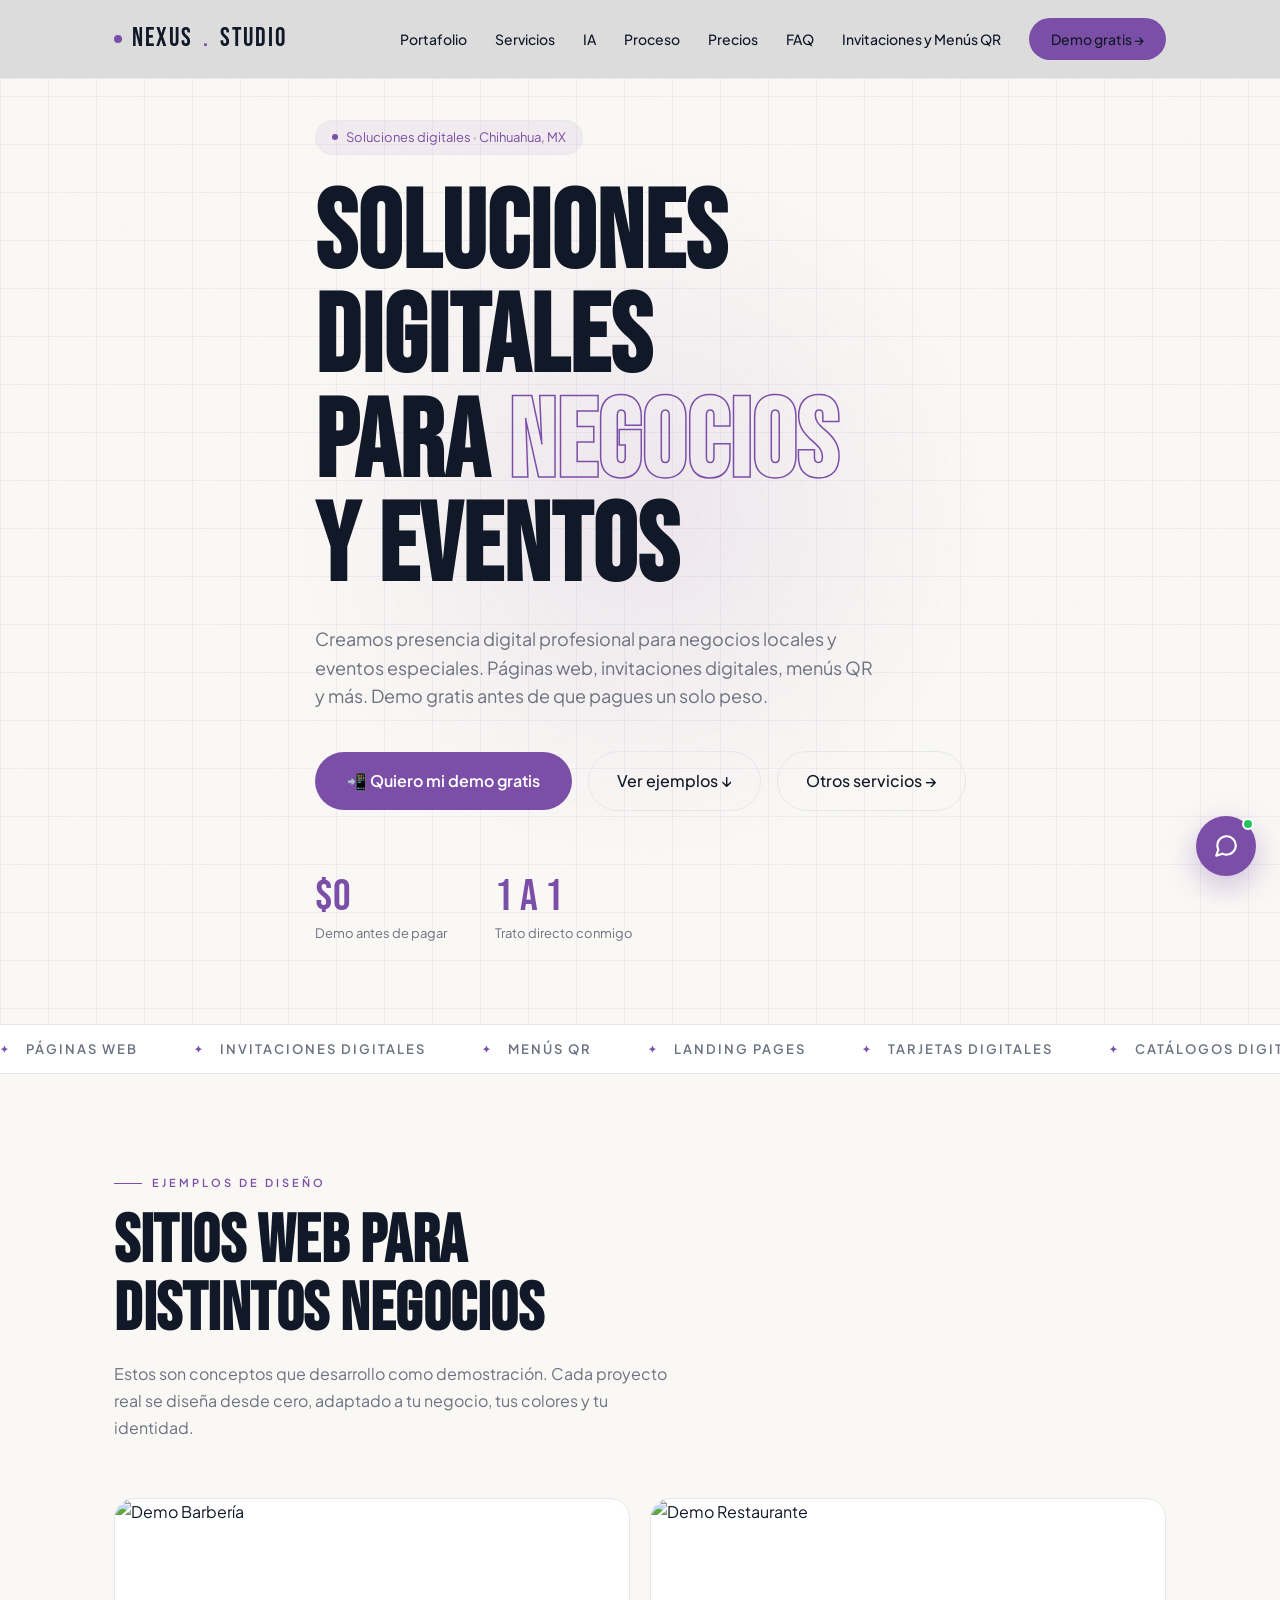
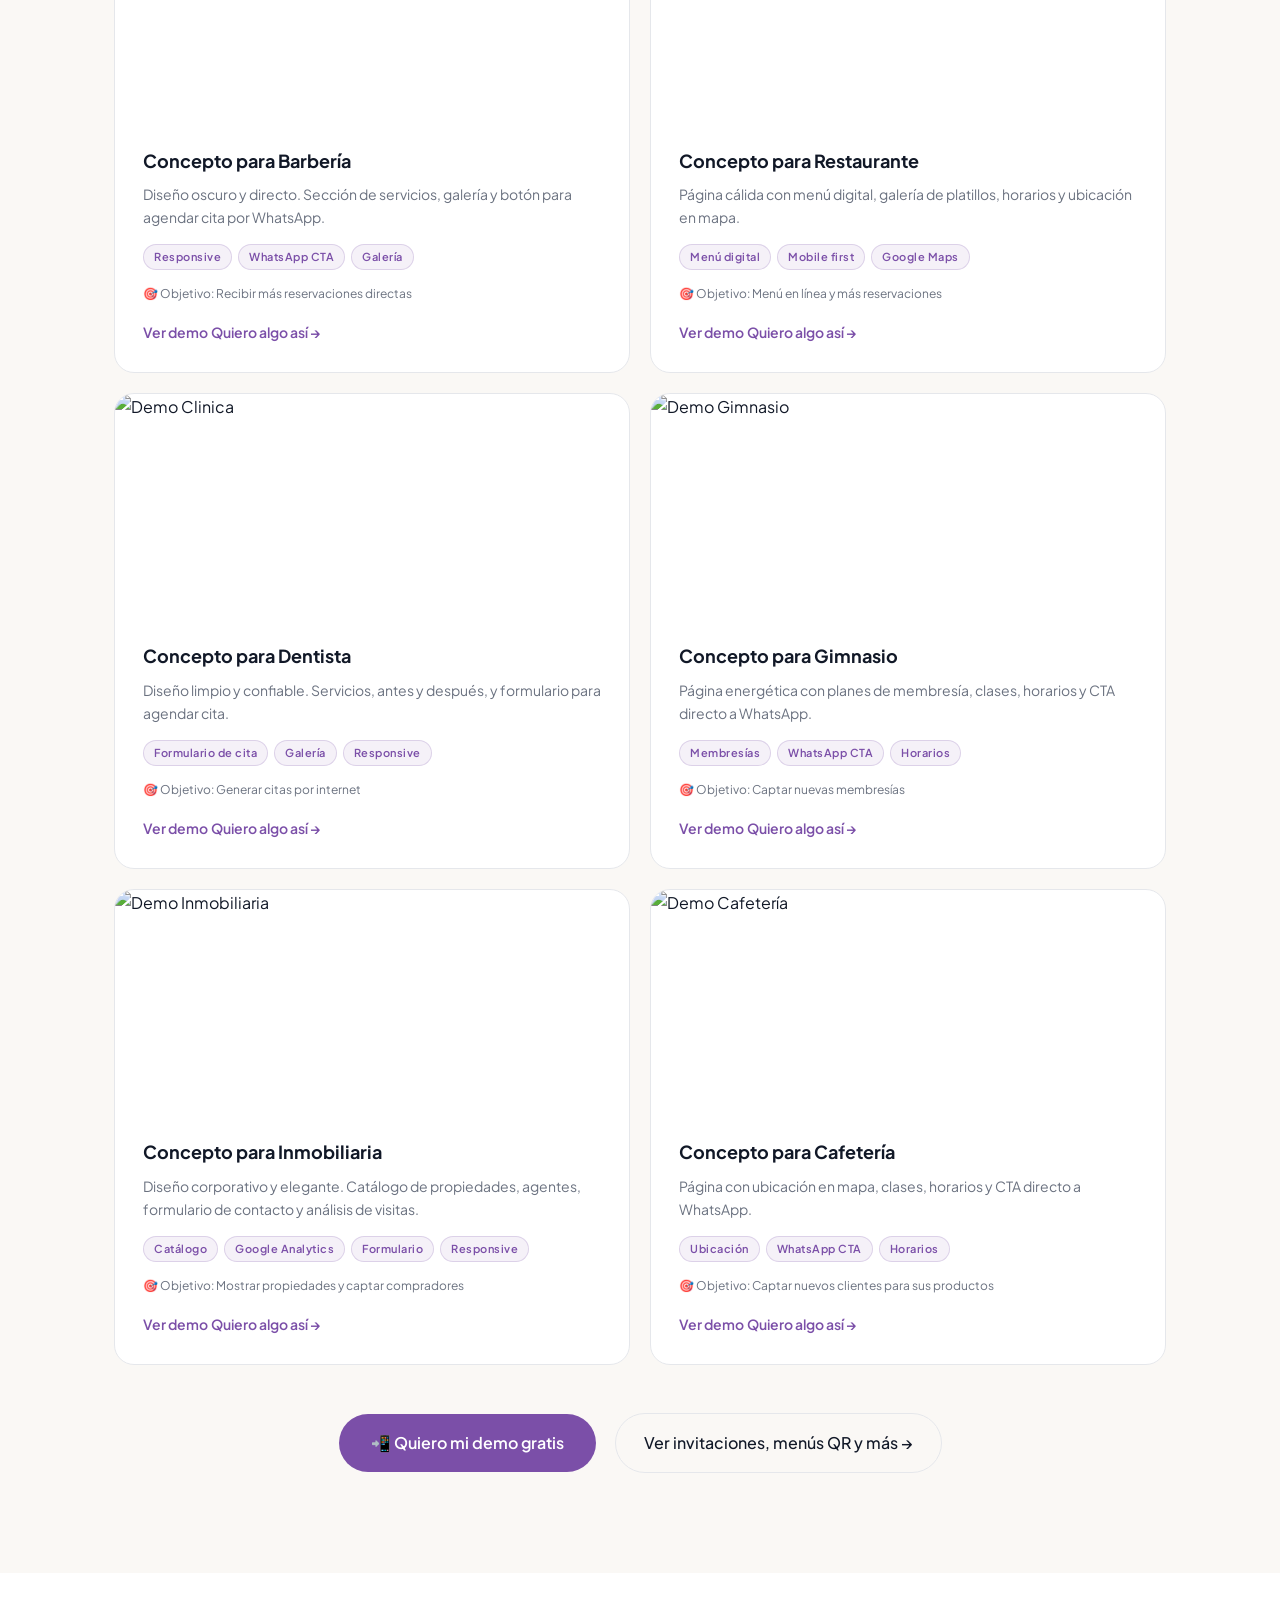
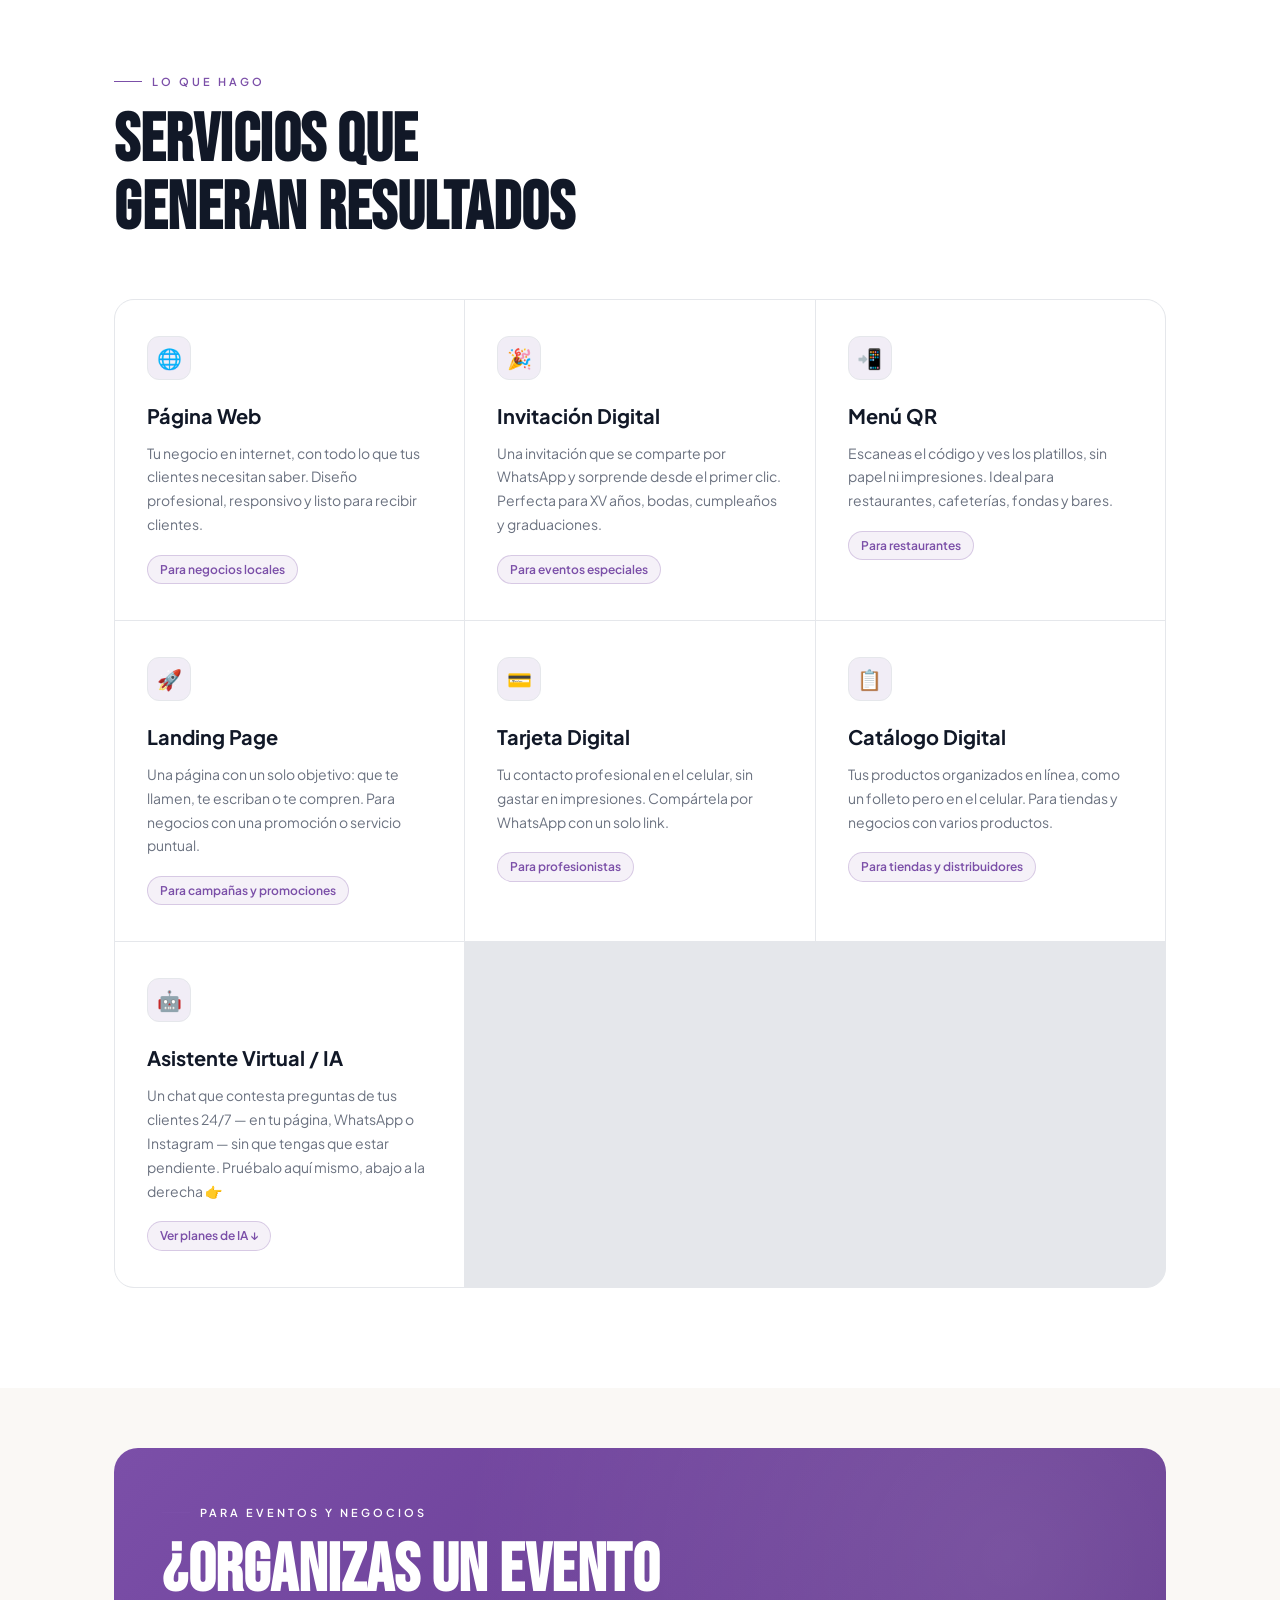
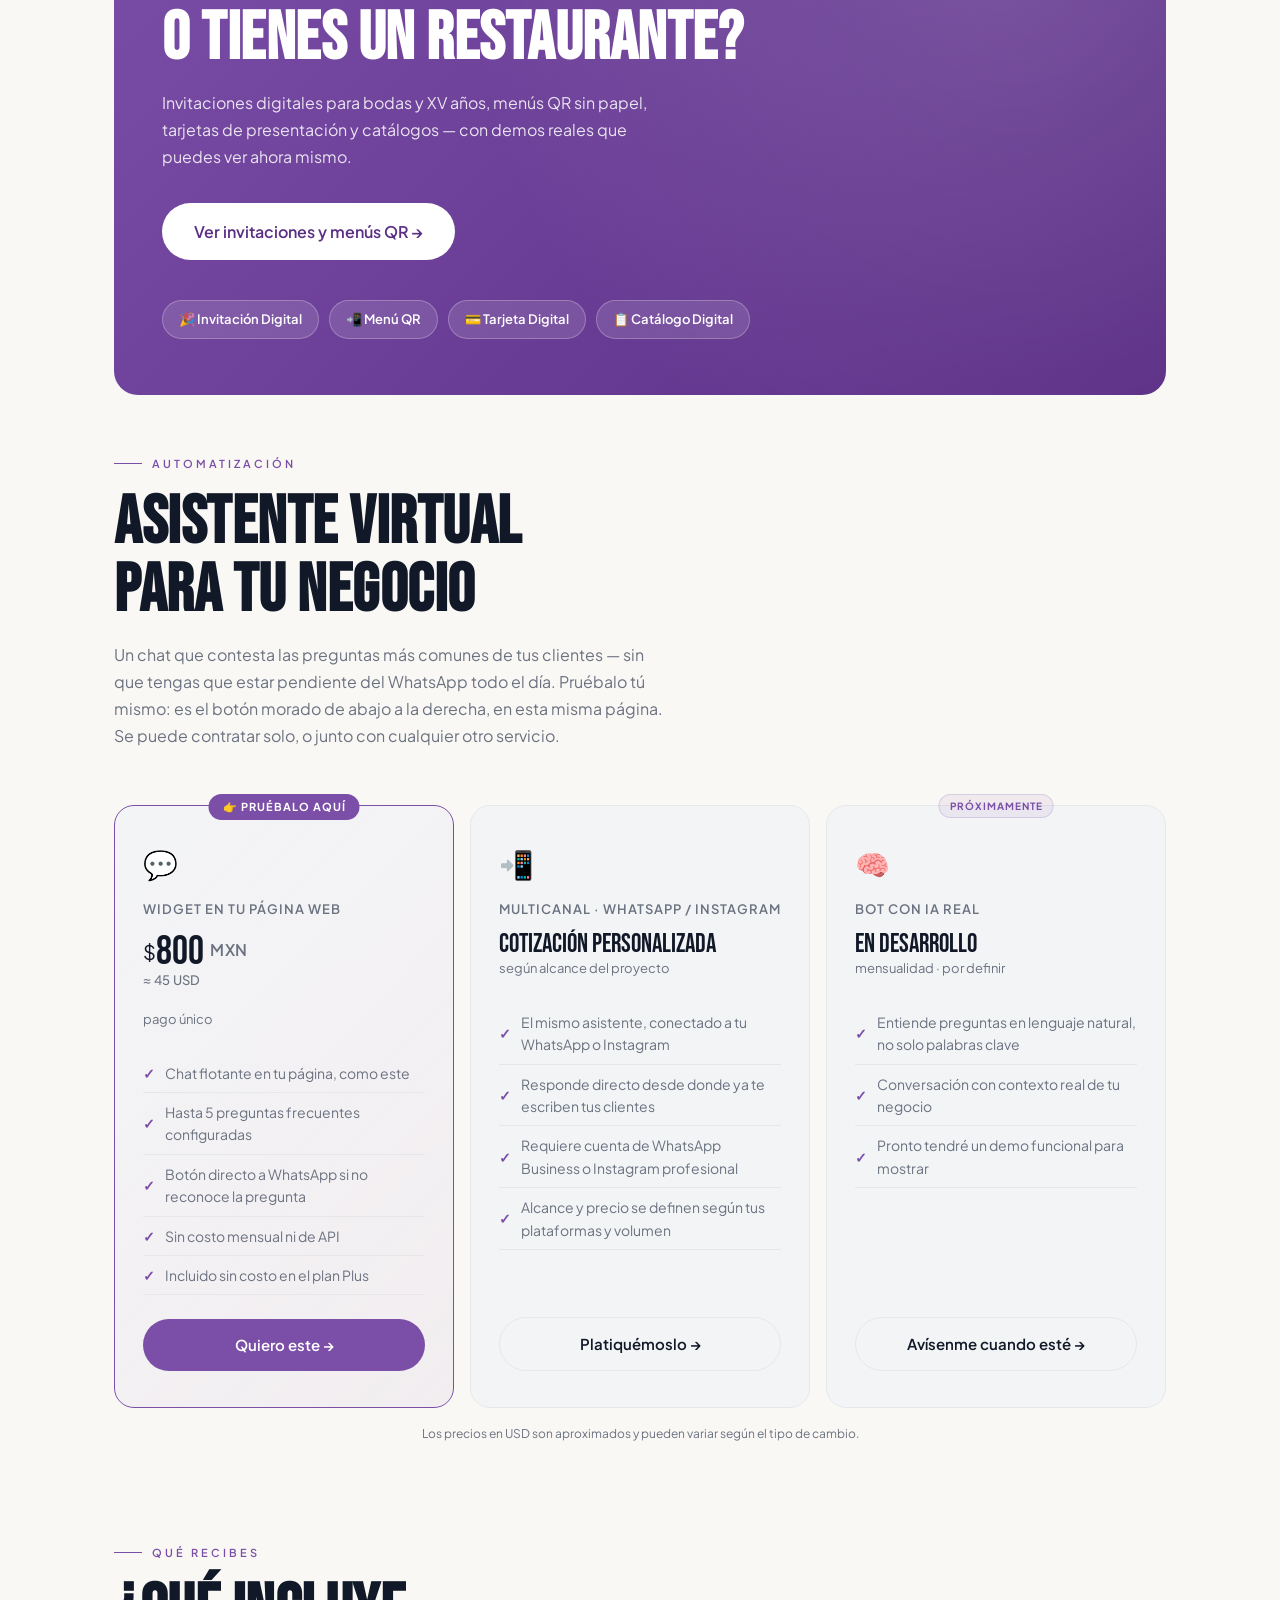
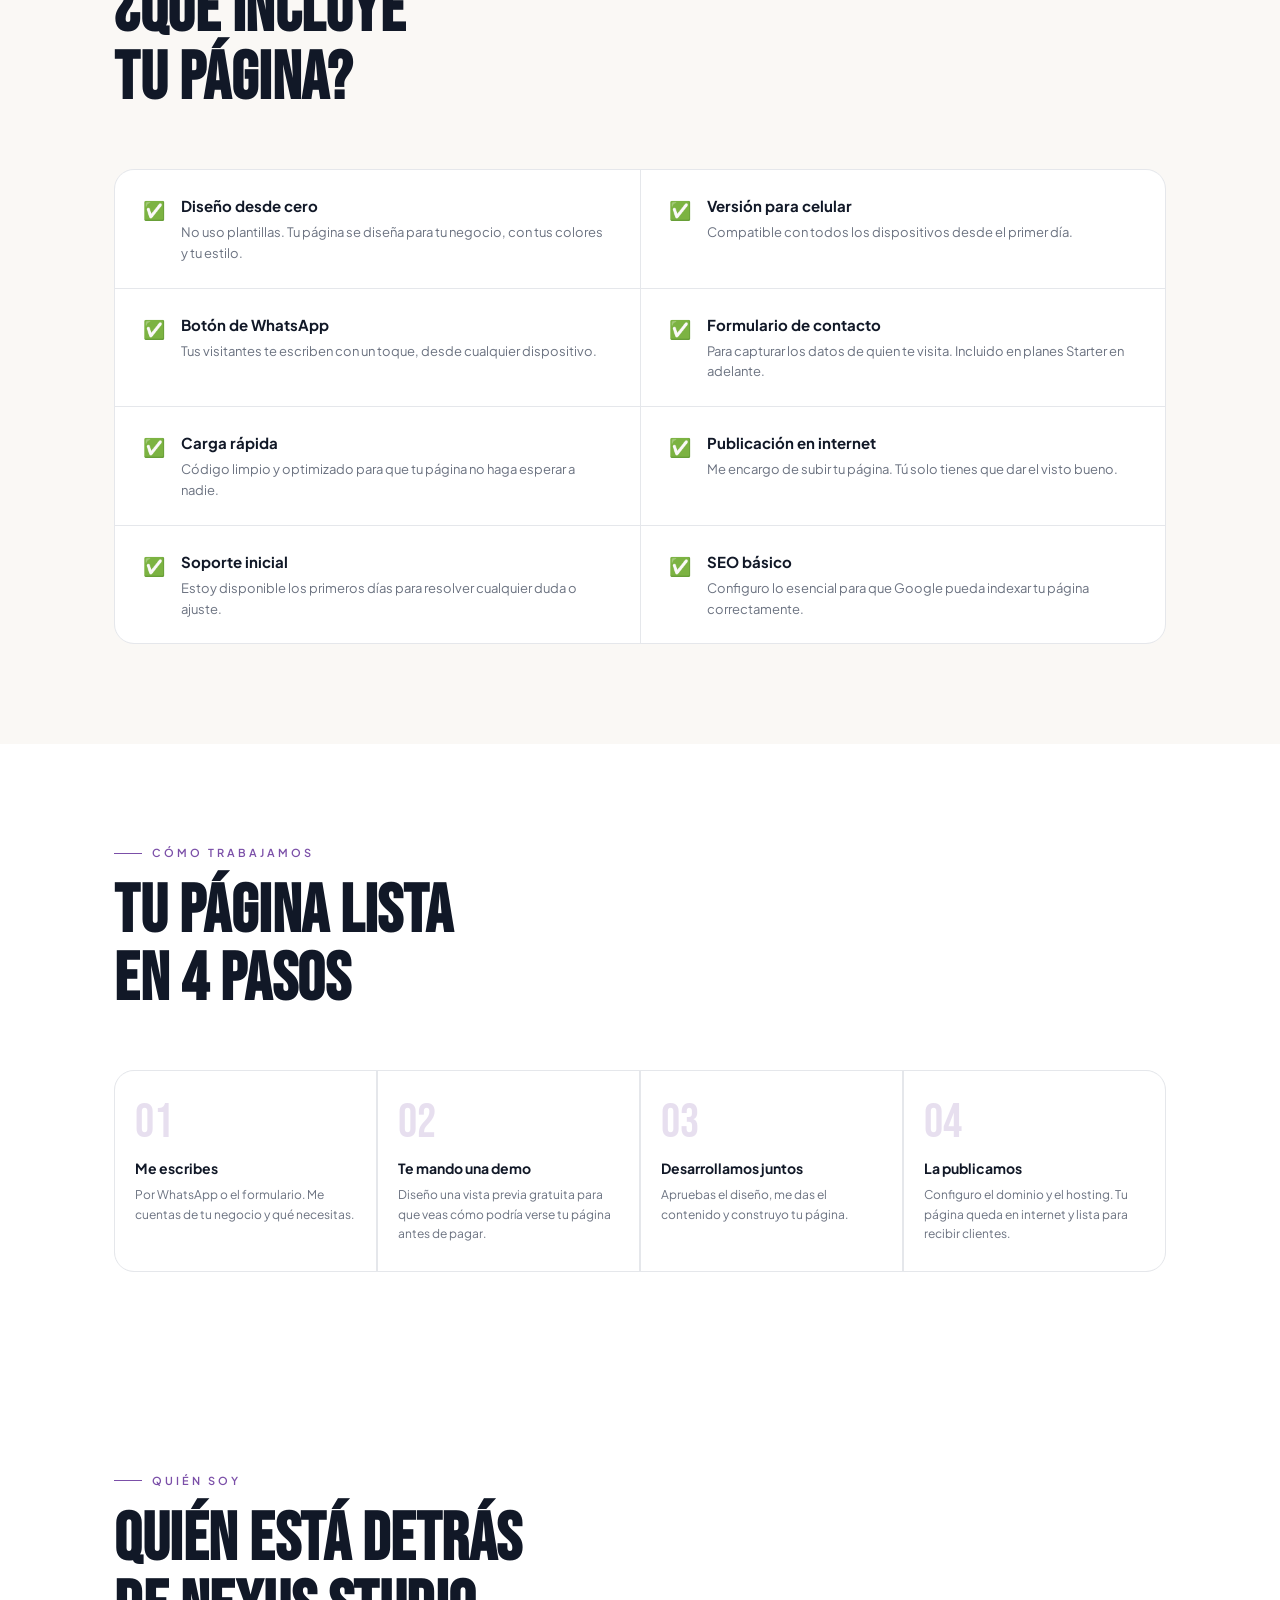
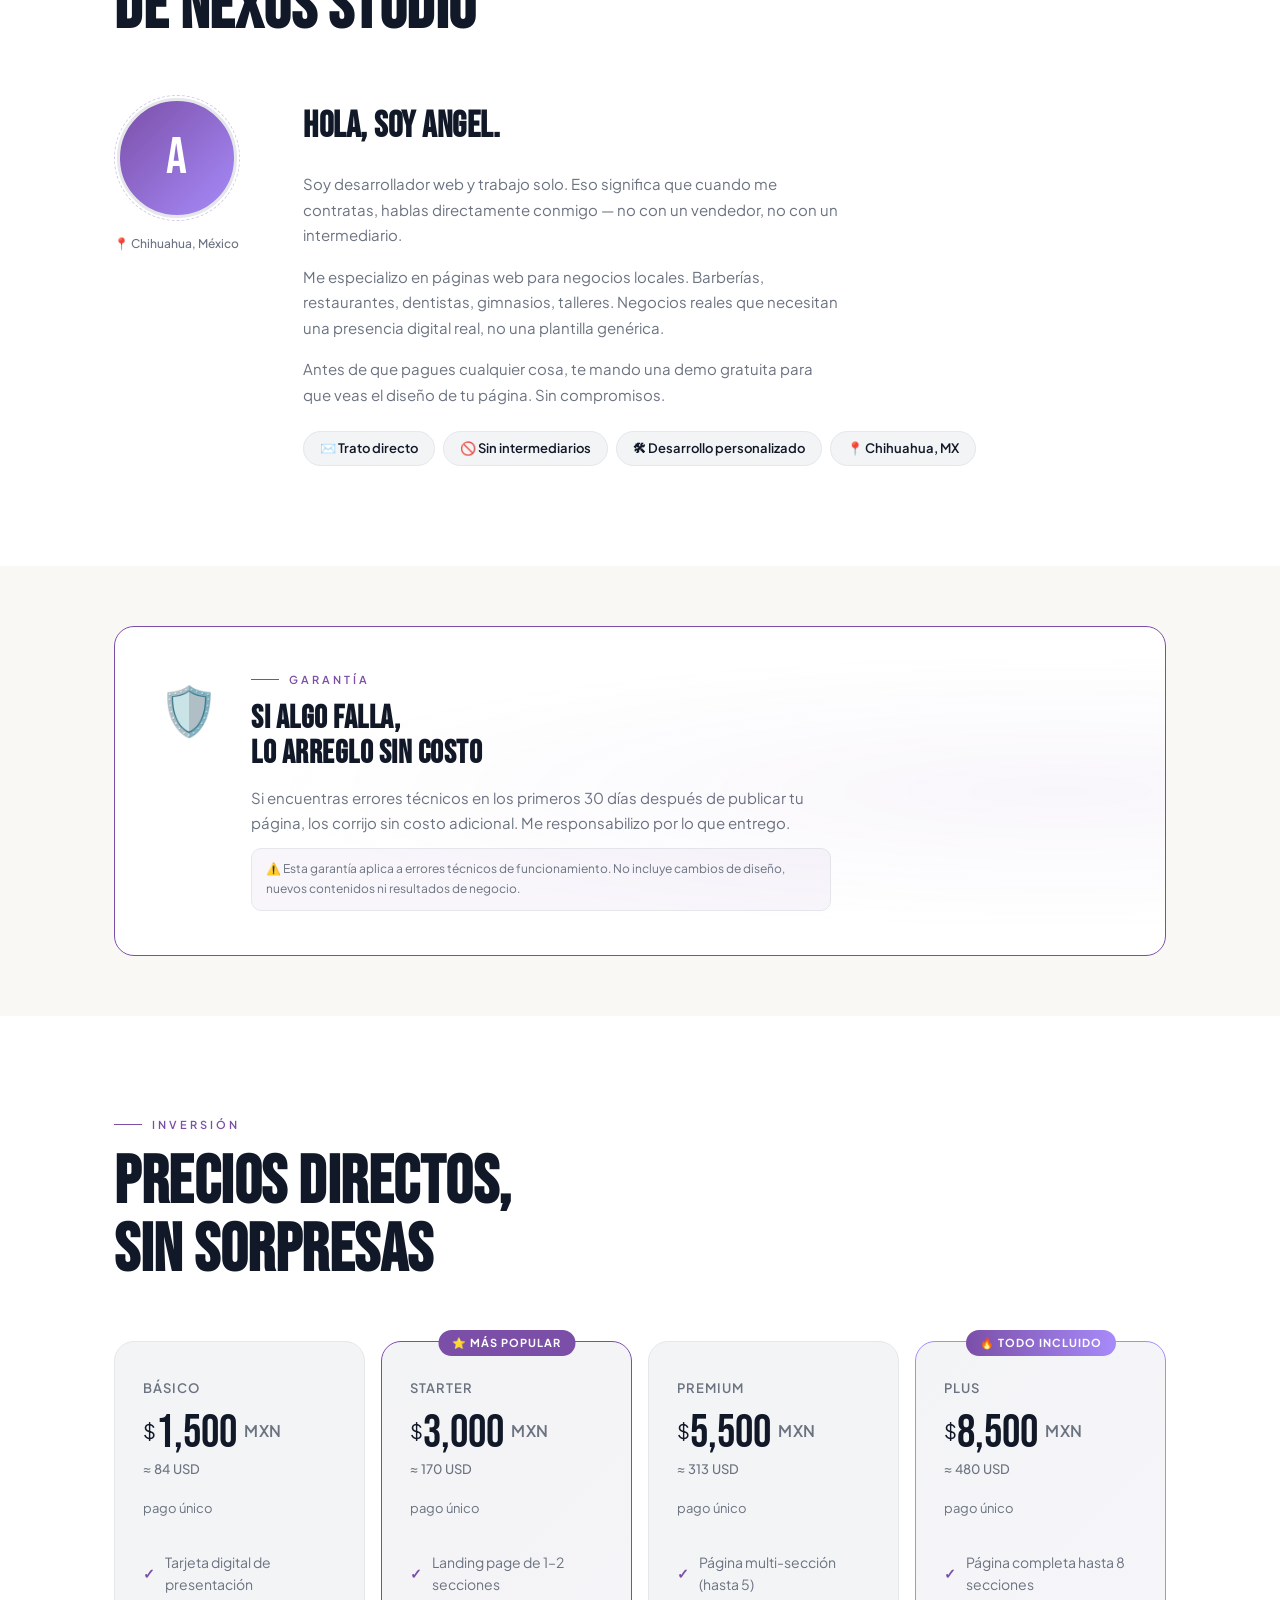
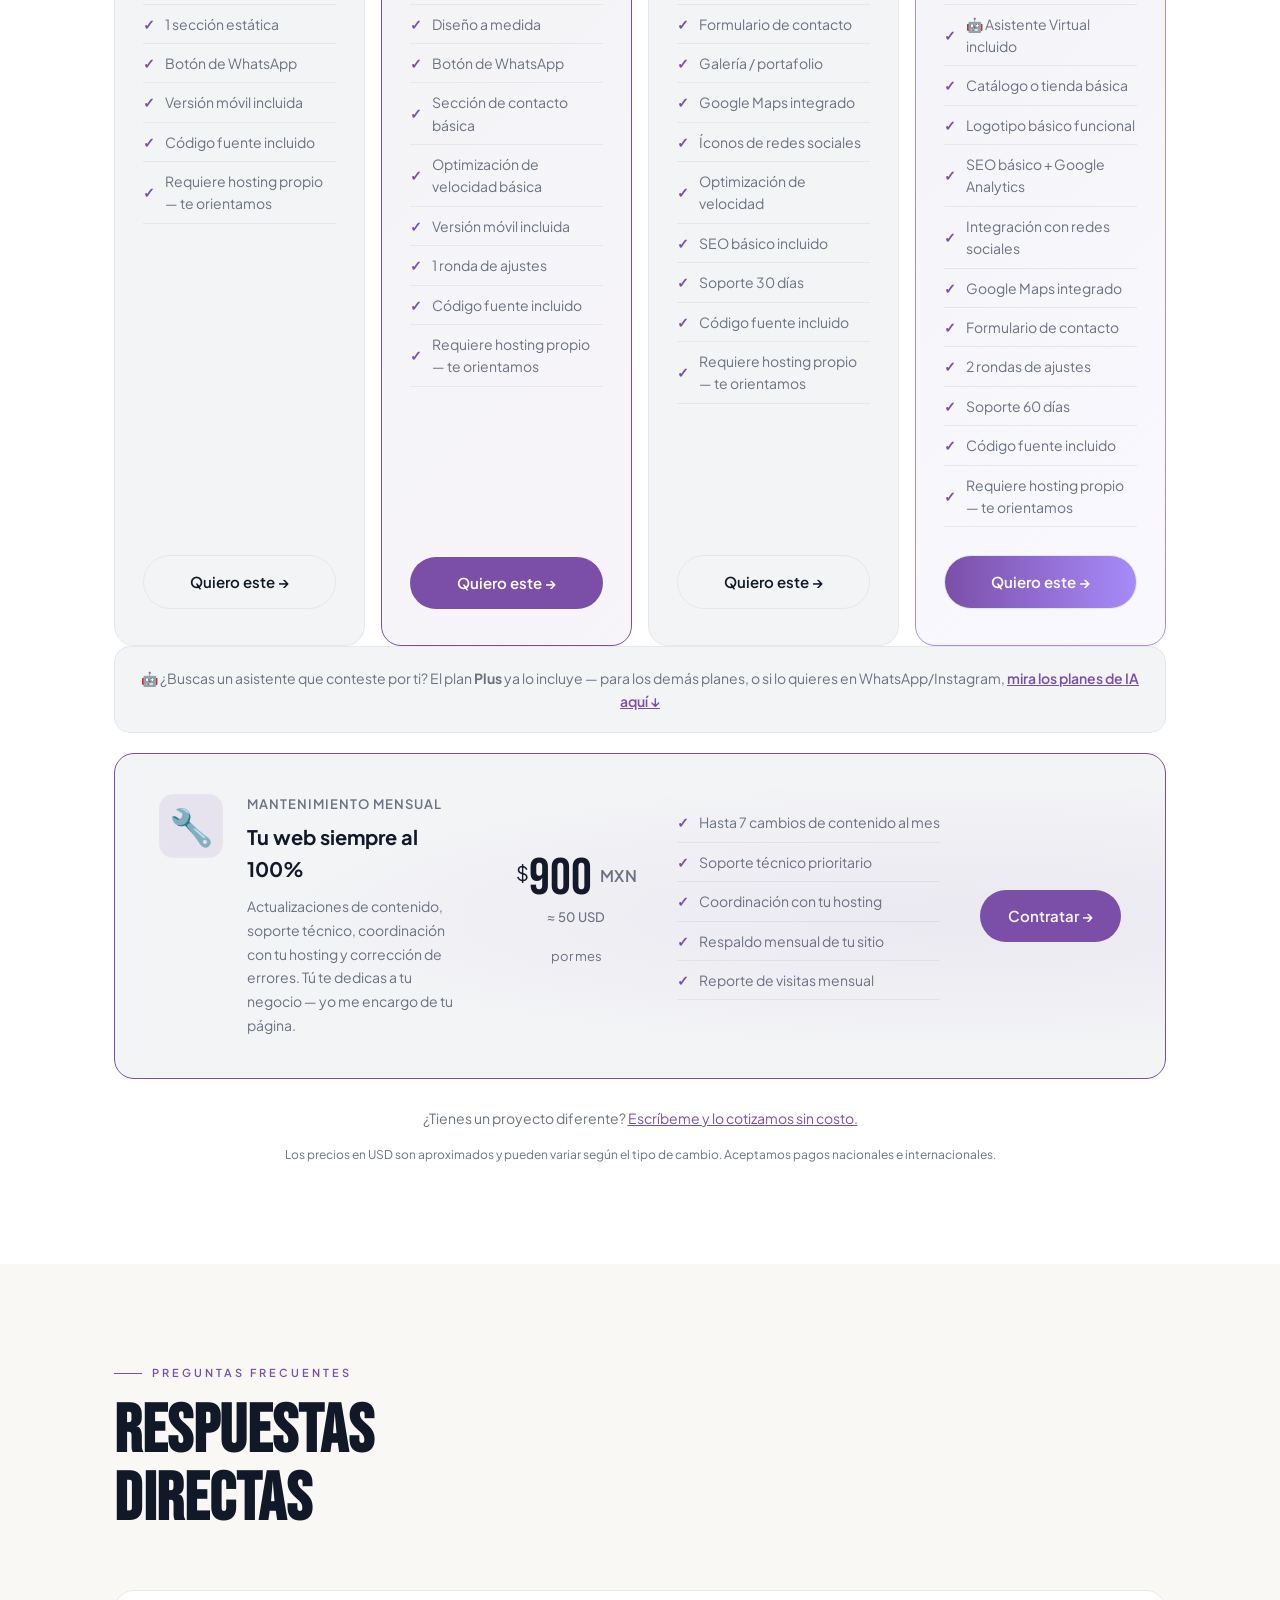
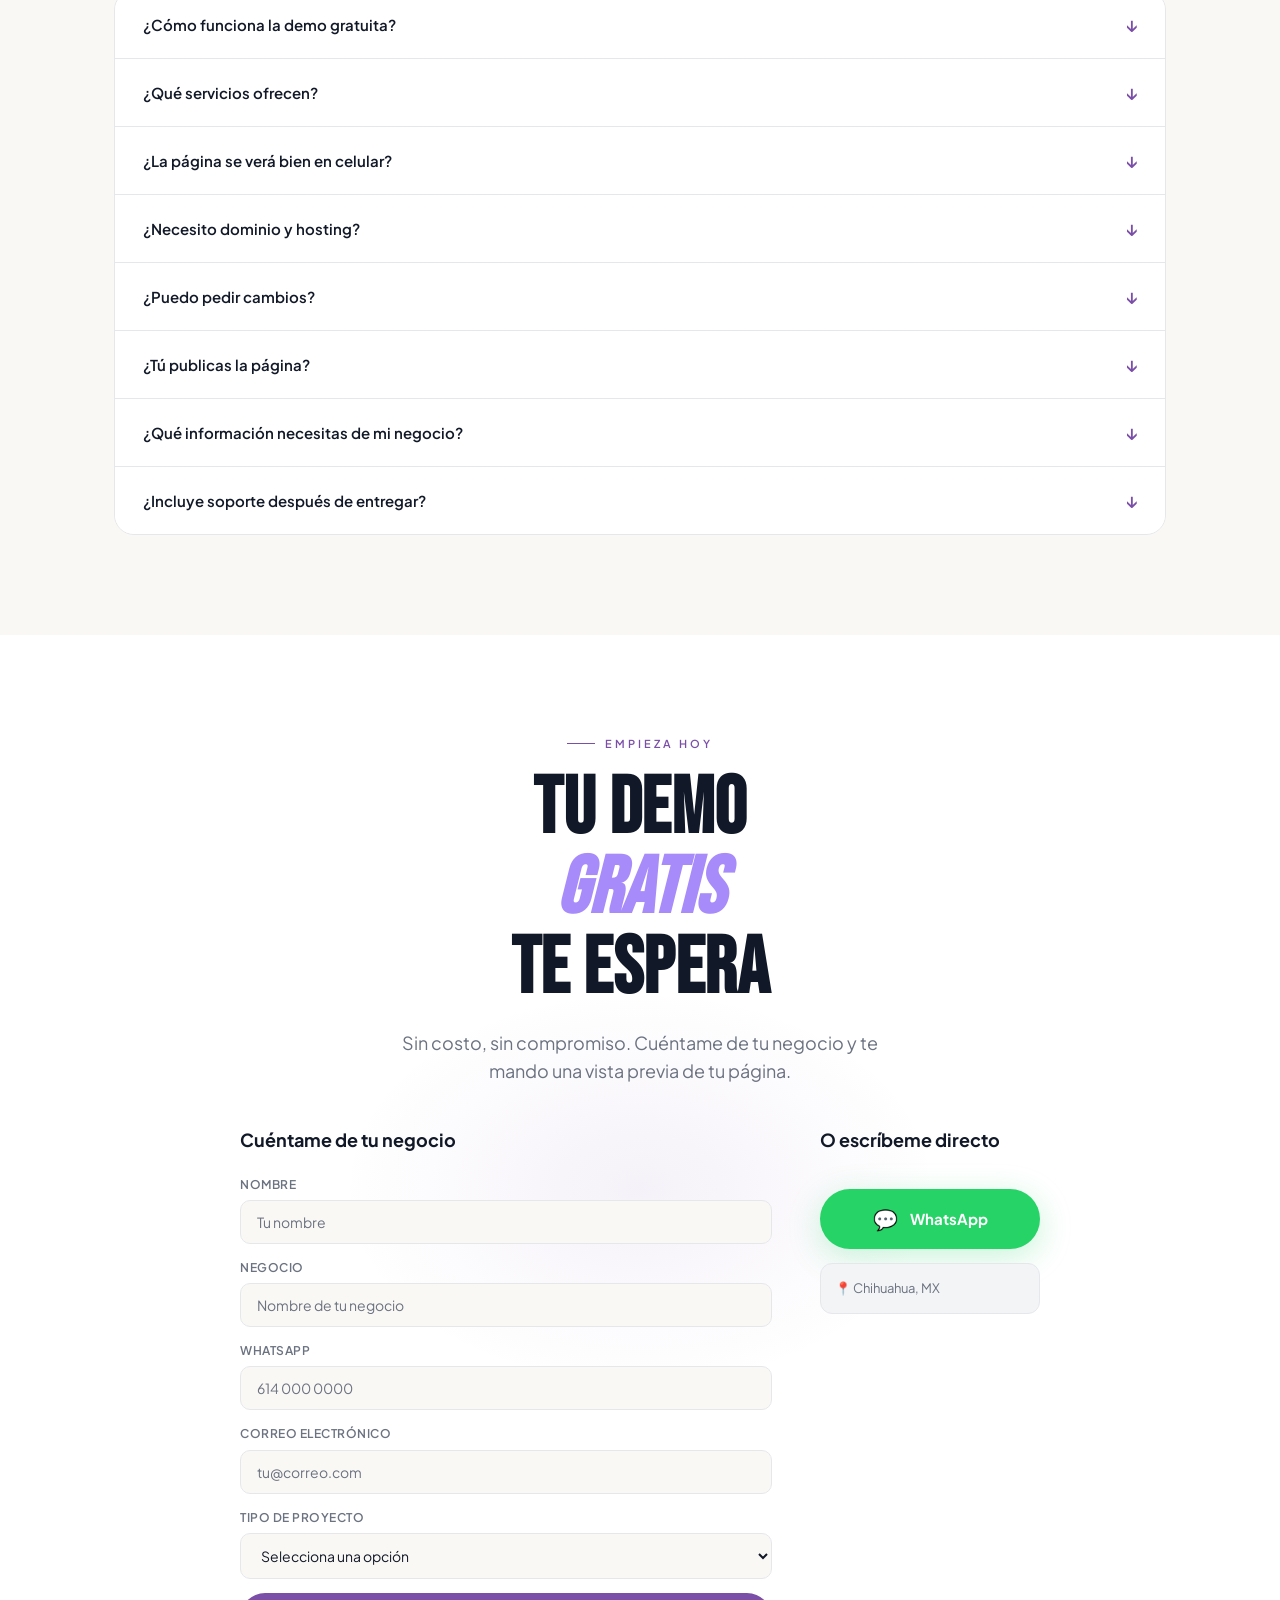
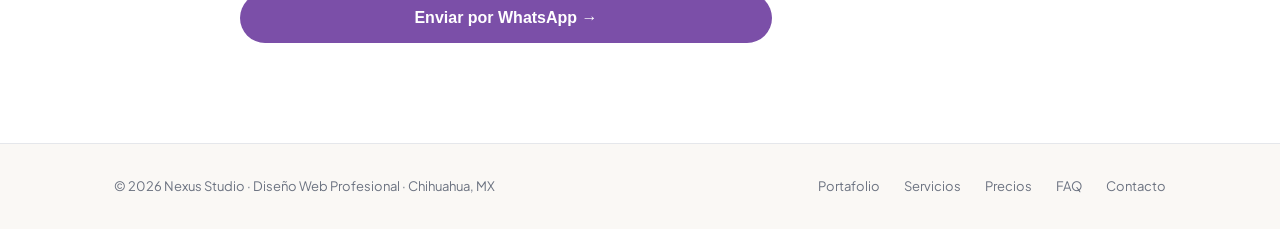
==== index.html @ dc209bcf "mejora de index para marketing de SERVICIOS" ====
<!DOCTYPE html>
<html lang="es">
  <head>
    <meta charset="UTF-8" />
    <meta name="viewport" content="width=device-width, initial-scale=1.0" />
    <title>Nexus Studio | Páginas Web que Consiguen Clientes</title>
    <link rel="preconnect" href="https://fonts.googleapis.com" />
    <link rel="preconnect" href="https://fonts.gstatic.com" crossorigin />
    <link
      href="https://fonts.googleapis.com/css2?family=Bebas+Neue&family=Plus+Jakarta+Sans:wght@300;400;500;600;700&display=swap"
      rel="stylesheet"
    />
    <link rel="stylesheet" href="style-NEXUS-STUDIO.css" />
  </head>

  <body>
    <!-- NAV -->
    <nav>
      <div class="container">
        <a href="#hero" class="logo">
          <span class="logo-dot"></span>
          NEXUS<span style="color: var(--purple)">.</span>STUDIO
        </a>
        <div class="nav-links">
          <a href="#portafolio">Portafolio</a>
          <a href="#servicios">Servicios</a>
          <a href="#ia">IA</a>
          <a href="#proceso">Proceso</a>
          <a href="#precios">Precios</a>
          <a href="#faq">FAQ</a>
          <a href="servicios/index-servicios.html">Invitaciones y Menús QR</a>
          <a href="#contacto" class="nav-cta">Demo gratis →</a>
        </div>
        <button class="nav-toggle" id="navToggle" aria-label="Abrir menú">
          <span></span><span></span><span></span>
        </button>
      </div>
      <div class="nav-mobile" id="navMobile">
        <a href="#portafolio" class="nav-mobile-link">Portafolio</a>
        <a href="#servicios" class="nav-mobile-link">Servicios</a>
        <a href="#ia" class="nav-mobile-link">IA</a>
        <a href="#proceso" class="nav-mobile-link">Proceso</a>
        <a href="#precios" class="nav-mobile-link">Precios</a>
        <a href="#faq" class="nav-mobile-link">FAQ</a>
        <a href="servicios/index-servicios.html" class="nav-mobile-link"
          >Invitaciones y Menús QR</a
        >
        <a href="#contacto" class="nav-mobile-link nav-mobile-cta"
          >Demo gratis →</a
        >
      </div>
    </nav>

    <section id="hero">
      <div class="grid-bg"></div>
      <div class="hero-glow"></div>
      <div class="container">
        <div class="hero-inner">
          <div class="hero-badge">
            <span></span> Soluciones digitales · Chihuahua, MX
          </div>
          <h1>
            SOLUCIONES<br />DIGITALES<br />PARA <em>NEGOCIOS</em><br />Y EVENTOS
          </h1>
          <p class="hero-sub">
            Creamos presencia digital profesional para negocios locales y
            eventos especiales. Páginas web, invitaciones digitales, menús QR y
            más. Demo gratis antes de que pagues un solo peso.
          </p>
          <div class="hero-actions">
            <a
              href="https://wa.me/526143771797?text=Hola%20Nexus%20Studio%2C%20quiero%20mi%20demo%20gratis%20%F0%9F%9A%80"
              class="btn-primary"
              target="_blank"
            >
              📲 Quiero mi demo gratis
            </a>
            <a href="#portafolio" class="btn-ghost">Ver ejemplos ↓</a>
            <a href="servicios/index-servicios.html" class="btn-ghost"
              >Otros servicios →</a
            >
          </div>
          <div class="hero-stats">
            <div>
              <div class="stat-num">$0</div>
              <div class="stat-label">Demo antes de pagar</div>
            </div>
            <div>
              <div class="stat-num">1 a 1</div>
              <div class="stat-label">Trato directo conmigo</div>
            </div>
          </div>
        </div>
      </div>
    </section>

    <!-- MARQUEE -->
    <div class="marquee-wrap">
      <div class="marquee-track">
        <span>Páginas Web</span>
        <span>Invitaciones Digitales</span>
        <span>Menús QR</span>
        <span>Landing Pages</span>
        <span>Tarjetas Digitales</span>
        <span>Catálogos Digitales</span>
        <span>Páginas Web</span>
        <span>Invitaciones Digitales</span>
        <span>Menús QR</span>
        <span>Landing Pages</span>
        <span>Tarjetas Digitales</span>
        <span>Catálogos Digitales</span>
      </div>
    </div>

    <!-- PORTAFOLIO -->
    <section id="portafolio">
      <div class="container">
        <div class="reveal">
          <div class="section-label">Ejemplos de diseño</div>
          <h2>SITIOS WEB PARA<br />DISTINTOS NEGOCIOS</h2>
          <p class="section-intro">
            Estos son conceptos que desarrollo como demostración. Cada proyecto
            real se diseña desde cero, adaptado a tu negocio, tus colores y tu
            identidad.
          </p>
        </div>
        <div class="portfolio-grid reveal">
          <div class="portfolio-card">
            <div class="portfolio-preview">
              <img
                src="img/img-barberia.png"
                alt="Demo Barbería"
                class="portfolio-image"
              />
            </div>
            <div class="portfolio-info">
              <h3>Concepto para Barbería</h3>
              <p>
                Diseño oscuro y directo. Sección de servicios, galería y botón
                para agendar cita por WhatsApp.
              </p>
              <div class="portfolio-tags">
                <span>Responsive</span><span>WhatsApp CTA</span
                ><span>Galería</span>
              </div>
              <div class="portfolio-objective">
                🎯 Objetivo: Recibir más reservaciones directas
              </div>
              <a
                href="demos/barberia/index.html"
                target="_blank"
                class="portfolio-demo"
              >
                Ver demo
              </a>
              <a href="#contacto" class="portfolio-cta">Quiero algo así →</a>
            </div>
          </div>

          <div class="portfolio-card">
            <div class="portfolio-preview">
              <img
                src="img/img-restaurante.png"
                alt="Demo Restaurante"
                class="portfolio-image"
              />
            </div>
            <div class="portfolio-info">
              <h3>Concepto para Restaurante</h3>
              <p>
                Página cálida con menú digital, galería de platillos, horarios y
                ubicación en mapa.
              </p>
              <div class="portfolio-tags">
                <span>Menú digital</span><span>Mobile first</span
                ><span>Google Maps</span>
              </div>
              <div class="portfolio-objective">
                🎯 Objetivo: Menú en línea y más reservaciones
              </div>
              <a
                href="demos/restaurante/index.html"
                target="_blank"
                class="portfolio-demo"
              >
                Ver demo
              </a>
              <a href="#contacto" class="portfolio-cta">Quiero algo así →</a>
            </div>
          </div>

          <div class="portfolio-card">
            <div class="portfolio-preview">
              <img
                src="img/img-clinicaden.png"
                alt="Demo Clinica"
                class="portfolio-image"
              />
            </div>
            <div class="portfolio-info">
              <h3>Concepto para Dentista</h3>
              <p>
                Diseño limpio y confiable. Servicios, antes y después, y
                formulario para agendar cita.
              </p>
              <div class="portfolio-tags">
                <span>Formulario de cita</span><span>Galería</span
                ><span>Responsive</span>
              </div>
              <div class="portfolio-objective">
                🎯 Objetivo: Generar citas por internet
              </div>
              <a
                href="demos/dentista/index.html"
                target="_blank"
                class="portfolio-demo"
              >
                Ver demo
              </a>
              <a href="#contacto" class="portfolio-cta">Quiero algo así →</a>
            </div>
          </div>

          <div class="portfolio-card">
            <div class="portfolio-preview">
              <img
                src="img/img-gimnasio.png"
                alt="Demo Gimnasio"
                class="portfolio-image"
              />
            </div>
            <div class="portfolio-info">
              <h3>Concepto para Gimnasio</h3>
              <p>
                Página energética con planes de membresía, clases, horarios y
                CTA directo a WhatsApp.
              </p>
              <div class="portfolio-tags">
                <span>Membresías</span><span>WhatsApp CTA</span
                ><span>Horarios</span>
              </div>
              <div class="portfolio-objective">
                🎯 Objetivo: Captar nuevas membresías
              </div>
              <a
                href="demos/gimnasio/index.html"
                target="_blank"
                class="portfolio-demo"
              >
                Ver demo
              </a>
              <a href="#contacto" class="portfolio-cta">Quiero algo así →</a>
            </div>
          </div>

          <div class="portfolio-card">
            <div class="portfolio-preview">
              <img
                src="img/img-inmobiliaria.png"
                alt="Demo Inmobiliaria"
                class="portfolio-image"
              />
            </div>
            <div class="portfolio-info">
              <h3>Concepto para Inmobiliaria</h3>
              <p>
                Diseño corporativo y elegante. Catálogo de propiedades, agentes,
                formulario de contacto y análisis de visitas.
              </p>
              <div class="portfolio-tags">
                <span>Catálogo</span><span>Google Analytics</span
                ><span>Formulario</span><span>Responsive</span>
              </div>
              <div class="portfolio-objective">
                🎯 Objetivo: Mostrar propiedades y captar compradores
              </div>
              <a
                href="demos/inmobiliaria/index.html"
                target="_blank"
                class="portfolio-demo"
              >
                Ver demo
              </a>
              <a href="#contacto" class="portfolio-cta">Quiero algo así →</a>
            </div>
          </div>

          <div class="portfolio-card">
            <div class="portfolio-preview">
              <img
                src="img/img-cafeteria.png"
                alt="Demo Cafetería"
                class="portfolio-image"
              />
            </div>
            <div class="portfolio-info">
              <h3>Concepto para Cafetería</h3>
              <p>
                Página con ubicación en mapa, clases, horarios y CTA directo a
                WhatsApp.
              </p>
              <div class="portfolio-tags">
                <span>Ubicación</span><span>WhatsApp CTA</span
                ><span>Horarios</span>
              </div>
              <div class="portfolio-objective">
                🎯 Objetivo: Captar nuevos clientes para sus productos
              </div>
              <a
                href="demos/cafeteria/index.html"
                target="_blank"
                class="portfolio-demo"
              >
                Ver demo
              </a>
              <a href="#contacto" class="portfolio-cta">Quiero algo así →</a>
            </div>
          </div>
        </div>
        <div class="reveal" style="text-align: center; margin-top: 48px">
          <a
            href="https://wa.me/526143771797?text=Hola%20Nexus%20Studio%2C%20vi%20el%20portafolio%20y%20quiero%20mi%20demo%20gratis"
            class="btn-primary"
            target="_blank"
          >
            📲 Quiero mi demo gratis
          </a>
          <a
            href="servicios/index.html"
            class="btn-ghost"
            style="margin-left: 16px"
          >
            Ver invitaciones, menús QR y más →
          </a>
        </div>
      </div>
    </section>

    <!-- SERVICIOS -->
    <section id="servicios">
      <div class="container">
        <div class="reveal">
          <div class="section-label">Lo que hago</div>
          <h2>SERVICIOS QUE<br />GENERAN RESULTADOS</h2>
        </div>
        <div class="services-grid reveal">
          <div class="service-card">
            <div class="service-icon">🌐</div>
            <h3>Página Web</h3>
            <p>
              Tu negocio en internet, con todo lo que tus clientes necesitan
              saber. Diseño profesional, responsivo y listo para recibir
              clientes.
            </p>
            <span class="service-tag">Para negocios locales</span>
          </div>
          <div class="service-card">
            <div class="service-icon">🎉</div>
            <h3>Invitación Digital</h3>
            <p>
              Una invitación que se comparte por WhatsApp y sorprende desde el
              primer clic. Perfecta para XV años, bodas, cumpleaños y
              graduaciones.
            </p>
            <span class="service-tag">Para eventos especiales</span>
          </div>
          <div class="service-card">
            <div class="service-icon">📲</div>
            <h3>Menú QR</h3>
            <p>
              Escaneas el código y ves los platillos, sin papel ni impresiones.
              Ideal para restaurantes, cafeterías, fondas y bares.
            </p>
            <span class="service-tag">Para restaurantes</span>
          </div>
          <div class="service-card">
            <div class="service-icon">🚀</div>
            <h3>Landing Page</h3>
            <p>
              Una página con un solo objetivo: que te llamen, te escriban o te
              compren. Para negocios con una promoción o servicio puntual.
            </p>
            <span class="service-tag">Para campañas y promociones</span>
          </div>
          <div class="service-card">
            <div class="service-icon">💳</div>
            <h3>Tarjeta Digital</h3>
            <p>
              Tu contacto profesional en el celular, sin gastar en impresiones.
              Compártela por WhatsApp con un solo link.
            </p>
            <span class="service-tag">Para profesionistas</span>
          </div>
          <div class="service-card">
            <div class="service-icon">📋</div>
            <h3>Catálogo Digital</h3>
            <p>
              Tus productos organizados en línea, como un folleto pero en el
              celular. Para tiendas y negocios con varios productos.
            </p>
            <span class="service-tag">Para tiendas y distribuidores</span>
          </div>
          <div class="service-card">
            <div class="service-icon">🤖</div>
            <h3>Asistente Virtual / IA</h3>
            <p>
              Un chat que contesta preguntas de tus clientes 24/7 — en tu
              página, WhatsApp o Instagram — sin que tengas que estar pendiente.
              Pruébalo aquí mismo, abajo a la derecha 👉
            </p>
            <span class="service-tag">Ver planes de IA ↓</span>
          </div>
        </div>
      </div>
    </section>

    <!-- BANNER: OTROS SERVICIOS -->
    <section id="banner-servicios">
      <div class="container">
        <div class="reveal banner-servicios-card">
          <div class="banner-servicios-content">
            <div class="section-label" style="color:#fff;">Para eventos y negocios</div>
            <h2 style="color:#fff;">¿ORGANIZAS UN EVENTO<br/>O TIENES UN RESTAURANTE?</h2>
            <p>Invitaciones digitales para bodas y XV años, menús QR sin papel, tarjetas de presentación y catálogos — con demos reales que puedes ver ahora mismo.</p>
            <div class="banner-servicios-actions">
              <a href="servicios/index-servicios.html" class="btn-primary" style="background:#fff; color:var(--purple-dark);">
                Ver invitaciones y menús QR →
              </a>
            </div>
          </div>
          <div class="banner-servicios-tags">
            <span>🎉 Invitación Digital</span>
            <span>📲 Menú QR</span>
            <span>💳 Tarjeta Digital</span>
            <span>📋 Catálogo Digital</span>
          </div>
        </div>
      </div>
    </section>

    <!-- ASISTENTE VIRTUAL / IA -->
    <section id="ia">
      <div class="container">
        <div class="reveal">
          <div class="section-label">Automatización</div>
          <h2>ASISTENTE VIRTUAL<br />PARA TU NEGOCIO</h2>
          <p class="section-intro">
            Un chat que contesta las preguntas más comunes de tus clientes — sin
            que tengas que estar pendiente del WhatsApp todo el día. Pruébalo tú
            mismo: es el botón morado de abajo a la derecha, en esta misma
            página. Se puede contratar solo, o junto con cualquier otro
            servicio.
          </p>
        </div>

        <div class="pricing-grid-servicios reveal">
          <!-- NIVEL 1: WIDGET WEB -->
          <div class="price-card-servicio featured-servicio">
            <div class="featured-servicio-badge">👉 PRUÉBALO AQUÍ</div>
            <div class="price-servicio-icon">💬</div>
            <div class="price-plan">Widget en tu página web</div>
            <div class="price-amount" style="margin-top: 12px">
              <sup>$</sup>800 <span class="price-currency">MXN</span>
            </div>
            <div class="price-usd">≈ 45 USD</div>
            <div class="price-period">pago único</div>
            <ul class="price-features">
              <li>Chat flotante en tu página, como este</li>
              <li>Hasta 5 preguntas frecuentes configuradas</li>
              <li>Botón directo a WhatsApp si no reconoce la pregunta</li>
              <li>Sin costo mensual ni de API</li>
              <li>Incluido sin costo en el plan Plus</li>
            </ul>
            <a
              href="https://wa.me/526143771797?text=Hola%20Nexus%20Studio%2C%20me%20interesa%20el%20Asistente%20Virtual%20para%20mi%20p%C3%A1gina"
              class="price-cta featured-cta"
              target="_blank"
              >Quiero este →</a
            >
          </div>

          <!-- NIVEL 2: MULTICANAL -->
          <div class="price-card-servicio">
            <div class="price-servicio-icon">📲</div>
            <div class="price-plan">Multicanal · WhatsApp / Instagram</div>
            <div class="price-amount" style="margin-top: 12px; font-size: 26px">
              Cotización personalizada
            </div>
            <div class="price-period">según alcance del proyecto</div>
            <ul class="price-features">
              <li>El mismo asistente, conectado a tu WhatsApp o Instagram</li>
              <li>Responde directo desde donde ya te escriben tus clientes</li>
              <li>
                Requiere cuenta de WhatsApp Business o Instagram profesional
              </li>
              <li>
                Alcance y precio se definen según tus plataformas y volumen
              </li>
            </ul>
            <a
              href="https://wa.me/526143771797?text=Hola%20Nexus%20Studio%2C%20me%20interesa%20un%20asistente%20para%20WhatsApp%2FInstagram"
              class="price-cta"
              target="_blank"
              >Platiquémoslo →</a
            >
          </div>

          <!-- NIVEL 3: IA REAL -->
          <div class="price-card-servicio">
            <div
              class="demo-badge"
              style="
                position: absolute;
                top: -12px;
                left: 50%;
                transform: translateX(-50%);
                white-space: nowrap;
              "
            >
              PRÓXIMAMENTE
            </div>
            <div class="price-servicio-icon">🧠</div>
            <div class="price-plan">Bot con IA real</div>
            <div class="price-amount" style="margin-top: 12px; font-size: 26px">
              En desarrollo
            </div>
            <div class="price-period">mensualidad · por definir</div>
            <ul class="price-features">
              <li>
                Entiende preguntas en lenguaje natural, no solo palabras clave
              </li>
              <li>Conversación con contexto real de tu negocio</li>
              <li>Pronto tendré un demo funcional para mostrar</li>
            </ul>
            <a
              href="https://wa.me/526143771797?text=Hola%20Nexus%20Studio%2C%20quiero%20que%20me%20avisen%20cuando%20est%C3%A9%20listo%20el%20bot%20con%20IA%20real"
              class="price-cta"
              target="_blank"
              >Avísenme cuando esté →</a
            >
          </div>
        </div>
        <p class="reveal price-disclaimer">
          Los precios en USD son aproximados y pueden variar según el tipo de
          cambio.
        </p>
      </div>
    </section>

    <!-- ¿QUÉ INCLUYE TU PÁGINA? -->
    <section id="incluye">
      <div class="container">
        <div class="reveal">
          <div class="section-label">Qué recibes</div>
          <h2>¿QUÉ INCLUYE<br />TU PÁGINA?</h2>
        </div>
        <div class="includes-grid reveal">
          <div class="include-item">
            <span class="include-check">✅</span>
            <div>
              <h4>Diseño desde cero</h4>
              <p>
                No uso plantillas. Tu página se diseña para tu negocio, con tus
                colores y tu estilo.
              </p>
            </div>
          </div>
          <div class="include-item">
            <span class="include-check">✅</span>
            <div>
              <h4>Versión para celular</h4>
              <p>Compatible con todos los dispositivos desde el primer día.</p>
            </div>
          </div>
          <div class="include-item">
            <span class="include-check">✅</span>
            <div>
              <h4>Botón de WhatsApp</h4>
              <p>
                Tus visitantes te escriben con un toque, desde cualquier
                dispositivo.
              </p>
            </div>
          </div>
          <div class="include-item">
            <span class="include-check">✅</span>
            <div>
              <h4>Formulario de contacto</h4>
              <p>
                Para capturar los datos de quien te visita. Incluido en planes
                Starter en adelante.
              </p>
            </div>
          </div>
          <div class="include-item">
            <span class="include-check">✅</span>
            <div>
              <h4>Carga rápida</h4>
              <p>
                Código limpio y optimizado para que tu página no haga esperar a
                nadie.
              </p>
            </div>
          </div>
          <div class="include-item">
            <span class="include-check">✅</span>
            <div>
              <h4>Publicación en internet</h4>
              <p>
                Me encargo de subir tu página. Tú solo tienes que dar el visto
                bueno.
              </p>
            </div>
          </div>
          <div class="include-item">
            <span class="include-check">✅</span>
            <div>
              <h4>Soporte inicial</h4>
              <p>
                Estoy disponible los primeros días para resolver cualquier duda
                o ajuste.
              </p>
            </div>
          </div>
          <div class="include-item">
            <span class="include-check">✅</span>
            <div>
              <h4>SEO básico</h4>
              <p>
                Configuro lo esencial para que Google pueda indexar tu página
                correctamente.
              </p>
            </div>
          </div>
        </div>
      </div>
    </section>

    <!-- PROCESO -->
    <section id="proceso">
      <div class="container">
        <div class="reveal">
          <div class="section-label">Cómo trabajamos</div>
          <h2>TU PÁGINA LISTA<br />EN 4 PASOS</h2>
        </div>
        <div class="process-steps process-steps--4 reveal">
          <div class="step">
            <div class="step-num">01</div>
            <h4>Me escribes</h4>
            <p>
              Por WhatsApp o el formulario. Me cuentas de tu negocio y qué
              necesitas.
            </p>
          </div>
          <div class="step">
            <div class="step-num">02</div>
            <h4>Te mando una demo</h4>
            <p>
              Diseño una vista previa gratuita para que veas cómo podría verse
              tu página antes de pagar.
            </p>
          </div>
          <div class="step">
            <div class="step-num">03</div>
            <h4>Desarrollamos juntos</h4>
            <p>
              Apruebas el diseño, me das el contenido y construyo tu página.
            </p>
          </div>
          <div class="step">
            <div class="step-num">04</div>
            <h4>La publicamos</h4>
            <p>
              Configuro el dominio y el hosting. Tu página queda en internet y
              lista para recibir clientes.
            </p>
          </div>
        </div>
      </div>
    </section>

    <!-- QUIÉN ESTÁ DETRÁS -->
    <section id="autor">
      <div class="container">
        <div class="reveal">
          <div class="section-label">Quién soy</div>
          <h2>QUIÉN ESTÁ DETRÁS<br />DE NEXUS STUDIO</h2>
        </div>
        <div class="author-grid reveal">
          <div class="author-avatar-wrapper">
            <div class="author-avatar">
              <div class="author-avatar-inner">A</div>
            </div>
            <div class="author-location">📍 Chihuahua, México</div>
          </div>
          <div class="author-content">
            <h3>Hola, soy Angel.</h3>
            <p>
              Soy desarrollador web y trabajo solo. Eso significa que cuando me
              contratas, hablas directamente conmigo — no con un vendedor, no
              con un intermediario.
            </p>
            <p>
              Me especializo en páginas web para negocios locales. Barberías,
              restaurantes, dentistas, gimnasios, talleres. Negocios reales que
              necesitan una presencia digital real, no una plantilla genérica.
            </p>
            <p>
              Antes de que pagues cualquier cosa, te mando una demo gratuita
              para que veas el diseño de tu página. Sin compromisos.
            </p>
            <div class="author-tags">
              <span>✉️ Trato directo</span>
              <span>🚫 Sin intermediarios</span>
              <span>🛠 Desarrollo personalizado</span>
              <span>📍 Chihuahua, MX</span>
            </div>
          </div>
        </div>
      </div>
    </section>

    <!-- GARANTÍA -->
    <section id="garantia">
      <div class="container">
        <div class="reveal">
          <div class="guarantee-card">
            <div class="guarantee-icon">🛡️</div>
            <div class="guarantee-content">
              <div class="section-label" style="margin-bottom: 12px">
                Garantía
              </div>
              <h3>Si algo falla,<br />lo arreglo sin costo</h3>
              <p>
                Si encuentras errores técnicos en los primeros 30 días después
                de publicar tu página, los corrijo sin costo adicional. Me
                responsabilizo por lo que entrego.
              </p>
              <p class="guarantee-note">
                ⚠️ Esta garantía aplica a errores técnicos de funcionamiento. No
                incluye cambios de diseño, nuevos contenidos ni resultados de
                negocio.
              </p>
            </div>
          </div>
        </div>
      </div>
    </section>

    <!-- PRECIOS -->
    <section id="precios">
      <div class="container">
        <div class="reveal">
          <div class="section-label">Inversión</div>
          <h2>PRECIOS DIRECTOS,<br />SIN SORPRESAS</h2>
        </div>
        <div class="pricing-grid reveal">
          <!-- BÁSICO -->
          <div class="price-card">
            <div class="price-plan">Básico</div>
            <div class="price-amount">
              <sup>$</sup>1,500 <span class="price-currency">MXN</span>
            </div>
            <div class="price-usd">≈ 84 USD</div>
            <div class="price-period">pago único</div>
            <ul class="price-features">
              <li>Tarjeta digital de presentación</li>
              <li>1 sección estática</li>
              <li>Botón de WhatsApp</li>
              <li>Versión móvil incluida</li>
              <li>Código fuente incluido</li>
              <li>Requiere hosting propio — te orientamos</li>
            </ul>
            <a
              href="https://wa.me/526143771797?text=Hola%20Nexus%20Studio%2C%20me%20interesa%20el%20plan%20B%C3%A1sico"
              class="price-cta"
              target="_blank"
              >Quiero este →</a
            >
          </div>

          <!-- STARTER -->
          <div class="price-card featured">
            <div class="featured-badge">⭐ MÁS POPULAR</div>
            <div class="price-plan">Starter</div>
            <div class="price-amount">
              <sup>$</sup>3,000 <span class="price-currency">MXN</span>
            </div>
            <div class="price-usd">≈ 170 USD</div>
            <div class="price-period">pago único</div>
            <ul class="price-features">
              <li>Landing page de 1–2 secciones</li>
              <li>Diseño a medida</li>
              <li>Botón de WhatsApp</li>
              <li>Sección de contacto básica</li>
              <li>Optimización de velocidad básica</li>
              <li>Versión móvil incluida</li>
              <li>1 ronda de ajustes</li>
              <li>Código fuente incluido</li>
              <li>Requiere hosting propio — te orientamos</li>
            </ul>
            <a
              href="https://wa.me/526143771797?text=Hola%20Nexus%20Studio%2C%20me%20interesa%20el%20plan%20Starter"
              class="price-cta"
              target="_blank"
              >Quiero este →</a
            >
          </div>

          <!-- PREMIUM -->
          <div class="price-card">
            <div class="price-plan">Premium</div>
            <div class="price-amount">
              <sup>$</sup>5,500 <span class="price-currency">MXN</span>
            </div>
            <div class="price-usd">≈ 313 USD</div>
            <div class="price-period">pago único</div>
            <ul class="price-features">
              <li>Página multi-sección (hasta 5)</li>
              <li>Formulario de contacto</li>
              <li>Galería / portafolio</li>
              <li>Google Maps integrado</li>
              <li>Íconos de redes sociales</li>
              <li>Optimización de velocidad</li>
              <li>SEO básico incluido</li>
              <li>Soporte 30 días</li>
              <li>Código fuente incluido</li>
              <li>Requiere hosting propio — te orientamos</li>
            </ul>
            <a
              href="https://wa.me/526143771797?text=Hola%20Nexus%20Studio%2C%20me%20interesa%20el%20plan%20Premium"
              class="price-cta"
              target="_blank"
              >Quiero este →</a
            >
          </div>

          <!-- PLUS -->
          <div class="price-card elite">
            <div class="elite-badge">🔥 TODO INCLUIDO</div>
            <div class="price-plan">Plus</div>
            <div class="price-amount">
              <sup>$</sup>8,500 <span class="price-currency">MXN</span>
            </div>
            <div class="price-usd">≈ 480 USD</div>
            <div class="price-period">pago único</div>
            <ul class="price-features">
              <li>Página completa hasta 8 secciones</li>
              <li>🤖 Asistente Virtual incluido</li>
              <li>Catálogo o tienda básica</li>
              <li>Logotipo básico funcional</li>
              <li>SEO básico + Google Analytics</li>
              <li>Integración con redes sociales</li>
              <li>Google Maps integrado</li>
              <li>Formulario de contacto</li>
              <li>2 rondas de ajustes</li>
              <li>Soporte 60 días</li>
              <li>Código fuente incluido</li>
              <li>Requiere hosting propio — te orientamos</li>
            </ul>
            <a
              href="https://wa.me/526143771797?text=Hola%20Nexus%20Studio%2C%20me%20interesa%20el%20plan%20Plus"
              class="price-cta"
              target="_blank"
              >Quiero este →</a
            >
          </div>
        </div>

        <!-- TEASER: ASISTENTE VIRTUAL / IA -->
        <div
          class="reveal"
          style="
            text-align: center;
            background: var(--bg3);
            border: 0.5px solid var(--border);
            border-radius: 16px;
            padding: 20px 24px;
            margin-bottom: 16px;
          "
        >
          <p style="color: var(--muted); font-size: 14px">
            🤖 ¿Buscas un asistente que conteste por ti? El plan <b>Plus</b> ya
            lo incluye — para los demás planes, o si lo quieres en
            WhatsApp/Instagram,
            <a href="#ia" style="color: var(--purple); font-weight: 600"
              >mira los planes de IA aquí ↓</a
            >
          </p>
        </div>

        <!-- MANTENIMIENTO MENSUAL -->
        <div class="maintenance-card reveal">
          <div class="maintenance-left">
            <div class="maintenance-icon">🔧</div>
            <div>
              <div class="price-plan" style="margin-bottom: 6px">
                Mantenimiento Mensual
              </div>
              <h3 class="maintenance-title">Tu web siempre al 100%</h3>
              <p class="maintenance-desc">
                Actualizaciones de contenido, soporte técnico, coordinación con
                tu hosting y corrección de errores. Tú te dedicas a tu negocio —
                yo me encargo de tu página.
              </p>
            </div>
          </div>
          <div class="maintenance-right">
            <div class="maintenance-price">
              <div class="price-amount" style="font-size: 52px">
                <sup>$</sup>900 <span class="price-currency">MXN</span>
              </div>
              <div class="price-usd">≈ 50 USD</div>
              <div class="price-period">por mes</div>
            </div>
            <ul class="price-features" style="min-width: 220px">
              <li>Hasta 7 cambios de contenido al mes</li>
              <li>Soporte técnico prioritario</li>
              <li>Coordinación con tu hosting</li>
              <li>Respaldo mensual de tu sitio</li>
              <li>Reporte de visitas mensual</li>
            </ul>
            <a
              href="https://wa.me/526143771797?text=Hola%20Nexus%20Studio%2C%20me%20interesa%20el%20plan%20de%20Mantenimiento%20Mensual"
              class="price-cta maintenance-cta"
              target="_blank"
              >Contratar →</a
            >
          </div>
        </div>

        <p
          class="reveal"
          style="
            text-align: center;
            color: var(--muted);
            font-size: 14px;
            margin-top: 28px;
          "
        >
          ¿Tienes un proyecto diferente?
          <a href="https://wa.me/526143771797" style="color: var(--purple)"
            >Escríbeme y lo cotizamos sin costo.</a
          >
        </p>
        <p class="reveal price-disclaimer">
          Los precios en USD son aproximados y pueden variar según el tipo de
          cambio. Aceptamos pagos nacionales e internacionales.
        </p>
      </div>
    </section>

    <!-- FAQ -->
    <section id="faq">
      <div class="container">
        <div class="reveal">
          <div class="section-label">Preguntas frecuentes</div>
          <h2>RESPUESTAS<br />DIRECTAS</h2>
        </div>
        <div class="faq-list reveal">
          <div class="faq-item">
            <button class="faq-question" aria-expanded="false">
              ¿Cómo funciona la demo gratuita?
              <span class="faq-arrow">↓</span>
            </button>
            <div class="faq-answer">
              <p>
                Me escribes por WhatsApp, me cuentas de tu negocio o evento y en
                menos de 24 horas te mando una vista previa de cómo podría verse
                tu proyecto. No pagas nada hasta que la veas y decidas
                contratar.
              </p>
            </div>
          </div>

          <div class="faq-item">
            <button class="faq-question" aria-expanded="false">
              ¿Qué servicios ofrecen?
              <span class="faq-arrow">↓</span>
            </button>
            <div class="faq-answer">
              <p>
                Desarrollamos páginas web para negocios locales, invitaciones
                digitales para eventos, menús QR para restaurantes, landing
                pages, tarjetas digitales y catálogos digitales. Si tienes un
                proyecto diferente, escríbeme y lo platicamos.
              </p>
            </div>
          </div>

          <div class="faq-item">
            <button class="faq-question" aria-expanded="false">
              ¿La página se verá bien en celular?
              <span class="faq-arrow">↓</span>
            </button>
            <div class="faq-answer">
              <p>
                Sí, todos los proyectos que desarrollo son 100% responsivos
                desde el inicio. Tu página se verá y funcionará bien en celular,
                tablet y computadora.
              </p>
            </div>
          </div>

          <div class="faq-item">
            <button class="faq-question" aria-expanded="false">
              ¿Necesito dominio y hosting?
              <span class="faq-arrow">↓</span>
            </button>
            <div class="faq-answer">
              <p>
                Todos los planes requieren hosting propio. Te oriento para
                conseguir uno económico — Hostinger tiene planes desde $25
                MXN/mes que funcionan perfecto. El dominio también lo consigues
                tú directamente. Siempre te explico el proceso antes de que
                pagues.
              </p>
            </div>
          </div>

          <div class="faq-item">
            <button class="faq-question" aria-expanded="false">
              ¿Puedo pedir cambios?
              <span class="faq-arrow">↓</span>
            </button>
            <div class="faq-answer">
              <p>
                Sí. El plan Starter incluye 1 ronda de ajustes. Los planes
                Premium y Plus tienen más flexibilidad. Si necesitas cambios
                adicionales después de la entrega, los cotizamos por separado o
                puedes contratar el plan de Mantenimiento Mensual.
              </p>
            </div>
          </div>

          <div class="faq-item">
            <button class="faq-question" aria-expanded="false">
              ¿Tú publicas la página?
              <span class="faq-arrow">↓</span>
            </button>
            <div class="faq-answer">
              <p>
                Sí, me encargo de subir tu página a tu hosting. Una vez que
                apruebas el diseño final y tienes tu hosting listo, configuro
                todo y dejo tu página funcionando. Tú solo tienes que dar el
                visto bueno.
              </p>
            </div>
          </div>

          <div class="faq-item">
            <button class="faq-question" aria-expanded="false">
              ¿Qué información necesitas de mi negocio?
              <span class="faq-arrow">↓</span>
            </button>
            <div class="faq-answer">
              <p>
                Básicamente: el nombre de tu negocio, los servicios que ofreces,
                tus datos de contacto y algunas fotos si tienes. Lo demás lo
                puedo sugerir o ayudarte a organizar. No necesitas tener todo
                perfecto desde el inicio.
              </p>
            </div>
          </div>

          <div class="faq-item">
            <button class="faq-question" aria-expanded="false">
              ¿Incluye soporte después de entregar?
              <span class="faq-arrow">↓</span>
            </button>
            <div class="faq-answer">
              <p>
                Sí. Cada plan incluye soporte inicial para resolver dudas y
                ajustes menores. Los planes Premium y Plus incluyen soporte
                extendido de 30 y 60 días respectivamente. Para soporte continuo
                está el plan de Mantenimiento Mensual.
              </p>
            </div>
          </div>
        </div>
      </div>
    </section>

    <!-- CONTACTO -->
    <section id="contacto">
      <div class="cta-glow"></div>
      <div class="container" style="position: relative; z-index: 2">
        <div class="reveal">
          <div class="section-label" style="justify-content: center">
            Empieza hoy
          </div>
          <h2>
            TU DEMO<br /><em
              style="color: var(--purple-light); -webkit-text-stroke: 0"
              >GRATIS</em
            ><br />TE ESPERA
          </h2>
          <p>
            Sin costo, sin compromiso. Cuéntame de tu negocio y te mando una
            vista previa de tu página.
          </p>

          <!-- FORMULARIO -->
          <div class="contact-grid">
            <div class="contact-form-wrapper">
              <h3>Cuéntame de tu negocio</h3>
              <form class="contact-form" id="contactForm">
                <div class="form-group">
                  <label for="nombre">Nombre</label>
                  <input
                    type="text"
                    id="nombre"
                    placeholder="Tu nombre"
                    required
                    autocomplete="name"
                  />
                </div>
                <div class="form-group">
                  <label for="negocio">Negocio</label>
                  <input
                    type="text"
                    id="negocio"
                    placeholder="Nombre de tu negocio"
                    required
                  />
                </div>
                <div class="form-group">
                  <label for="whatsapp">WhatsApp</label>
                  <input
                    type="tel"
                    id="whatsapp"
                    placeholder="614 000 0000"
                    required
                    autocomplete="tel"
                  />
                </div>
                <div class="form-group">
                  <label for="correo">Correo electrónico</label>
                  <input
                    type="email"
                    id="correo"
                    placeholder="tu@correo.com"
                    autocomplete="email"
                  />
                </div>
                <div class="form-group">
                  <label for="proyecto">Tipo de proyecto</label>
                  <select id="proyecto">
                    <option value="">Selecciona una opción</option>
                    <option>Landing Page</option>
                    <option>Página Corporativa</option>
                    <option>Catálogo Digital</option>
                    <option>Tienda en línea</option>
                    <option>No estoy seguro/a</option>
                  </select>
                </div>
                <button
                  type="submit"
                  class="btn-primary"
                  style="width: 100%; justify-content: center"
                >
                  Enviar por WhatsApp →
                </button>
              </form>
            </div>
            <div class="contact-info-wrapper">
              <h3>O escríbeme directo</h3>
              <a
                href="https://wa.me/526143771797?text=Hola%20Nexus%20Studio%2C%20quiero%20mi%20demo%20gratis%20%F0%9F%9A%80"
                class="wapp-btn"
                target="_blank"
              >
                <span class="wapp-icon">💬</span>
                WhatsApp
              </a>
              <div class="contact-meta">
                <p>📍 Chihuahua, MX</p>
              </div>
            </div>
          </div>
        </div>
      </div>
    </section>

    <!-- FOOTER -->
    <footer>
      <div class="container">
        <p style="color: var(--muted)">
          © 2026 Nexus Studio · Diseño Web Profesional · Chihuahua, MX
        </p>
        <div class="footer-links">
          <a href="#portafolio">Portafolio</a>
          <a href="#servicios">Servicios</a>
          <a href="#precios">Precios</a>
          <a href="#faq">FAQ</a>
          <a href="#contacto">Contacto</a>
        </div>
      </div>
    </footer>

    <!-- ASISTENTE VIRTUAL: BOTÓN FLOTANTE -->
    <button
      class="assist-launcher"
      id="assistLauncher"
      aria-label="Abrir asistente virtual"
    >
      <span class="dot"></span>
      <svg
        viewBox="0 0 24 24"
        fill="none"
        stroke="#fff"
        stroke-width="2"
        stroke-linecap="round"
        stroke-linejoin="round"
      >
        <path
          d="M21 11.5a8.38 8.38 0 0 1-.9 3.8 8.5 8.5 0 0 1-7.6 4.7 8.38 8.38 0 0 1-3.8-.9L3 21l1.9-5.7a8.38 8.38 0 0 1-.9-3.8 8.5 8.5 0 0 1 4.7-7.6 8.38 8.38 0 0 1 3.8-.9h.5a8.48 8.48 0 0 1 8 8v.5z"
        />
      </svg>
    </button>

    <!-- ASISTENTE VIRTUAL: PANEL DE CHAT -->
    <div class="assist-panel" id="assistPanel">
      <div class="assist-header">
        <div class="assist-avatar" id="assistAvatarLetter">N</div>
        <div class="assist-header-info">
          <h4 id="assistBizName">Nexus Studio</h4>
          <div class="assist-status">Responde al instante</div>
        </div>
        <button class="assist-close" id="assistClose" aria-label="Cerrar">
          ✕
        </button>
      </div>
      <div class="assist-body" id="assistBody"></div>
      <div class="assist-chips" id="assistChips"></div>
      <div class="assist-inputbar">
        <input
          type="text"
          id="assistInput"
          placeholder="Escribe tu pregunta..."
          autocomplete="off"
        />
        <button class="assist-send" id="assistSend" aria-label="Enviar">
          <svg viewBox="0 0 24 24" fill="currentColor">
            <path d="M2 21l21-9L2 3v7l15 2-15 2z" />
          </svg>
        </button>
      </div>
      <div class="assist-footer-note">Asistente automático · Nexus Studio</div>
    </div>

    <script src="script-NEXUS-STUDIO.js"></script>
  </body>
</html>
---- style-NEXUS-STUDIO.css ----
:root {
  --purple: #7b4fa8;
  --purple-light: #a78bfa;
  --purple-dark: #5b2f86;
  --bg: #faf8f5;
  --bg2: #ffffff;
  --bg3: #f3f4f6;
  --border: #e5e7eb;
  --text: #111827;
  --muted: #6b7280;
  --accent: #7b4fa8;
}
*,
*::before,
*::after {
  box-sizing: border-box;
  margin: 0;
  padding: 0;
}
html {
  scroll-behavior: smooth;
}
body {
  background: var(--bg);
  color: var(--text);
  font-family: "Plus Jakarta Sans", sans-serif;
  font-size: 16px;
  line-height: 1.6;
  overflow-x: hidden;
}

/* NOISE OVERLAY */
body::before {
  content: "";
  position: fixed;
  inset: 0;
  z-index: 0;
  pointer-events: none;
  background-image: url("data:image/svg+xml,%3Csvg viewBox='0 0 200 200' xmlns='http://www.w3.org/2000/svg'%3E%3Cfilter id='n'%3E%3CfeTurbulence type='fractalNoise' baseFrequency='0.9' numOctaves='4' stitchTiles='stitch'/%3E%3C/filter%3E%3Crect width='100%25' height='100%25' filter='url(%23n)' opacity='0.03'/%3E%3C/svg%3E");
  opacity: 0.4;
}

/* GRID BACKGROUND */
.grid-bg {
  position: absolute;
  inset: 0;
  z-index: 0;
  background-image:
    linear-gradient(rgba(123, 79, 168, 0.07) 1px, transparent 1px),
    linear-gradient(90deg, rgba(123, 79, 168, 0.07) 1px, transparent 1px);
  background-size: 48px 48px;
}

section {
  position: relative;
  z-index: 1;
}
.container {
  max-width: 1100px;
  margin: 0 auto;
  padding: 0 24px;
}

/* NAV */
nav {
  position: fixed;
  top: 0;
  left: 0;
  right: 0;
  z-index: 100;
  padding: 18px 0;
  background: rgba(217, 217, 217, 0.92);
  backdrop-filter: blur(16px);
  border-bottom: 0.5px solid var(--border);
}
nav .container {
  display: flex;
  align-items: center;
  justify-content: space-between;
}
.logo {
  font-family: "Bebas Neue", sans-serif;
  font-size: 26px;
  letter-spacing: 2px;
  color: var(--text);
  text-decoration: none;
  display: flex;
  align-items: center;
  gap: 10px;
}
.logo-dot {
  width: 8px;
  height: 8px;
  border-radius: 50%;
  background: var(--purple);
  display: inline-block;
  animation: pulse 2s infinite;
}
@keyframes pulse {
  0%,
  100% {
    opacity: 1;
    transform: scale(1);
  }
  50% {
    opacity: 0.6;
    transform: scale(1.3);
  }
}
.nav-links {
  display: flex;
  align-items: center;
  gap: 28px;
}
.nav-links a {
  color: var(--text);
  text-decoration: none;
  font-size: 14px;
  font-weight: 500;
  transition: color 0.2s;
}
.nav-links a:hover {
  color: var(--purple);
}
.nav-cta {
  background: var(--purple);
  color: #ffffff;
  padding: 10px 22px;
  border-radius: 100px;
  font-size: 14px;
  font-weight: 600;
  text-decoration: none;
  transition:
    background 0.2s,
    transform 0.15s;
}
.nav-cta:hover {
  background: var(--purple-dark);
  transform: translateY(-1px);
}

/* MOBILE NAV TOGGLE */
.nav-toggle {
  display: none;
  flex-direction: column;
  gap: 5px;
  background: none;
  border: none;
  cursor: pointer;
  padding: 4px;
}
.nav-toggle span {
  display: block;
  width: 22px;
  height: 2px;
  background: var(--text);
  border-radius: 2px;
  transition: all 0.2s;
}
.nav-mobile {
  display: none;
  flex-direction: column;
  background: rgba(250, 248, 245, 0.98);
  border-top: 0.5px solid var(--border);
  padding: 16px 24px;
  gap: 4px;
}
.nav-mobile.open {
  display: flex;
}
.nav-mobile-link {
  color: var(--text);
  text-decoration: none;
  font-size: 15px;
  font-weight: 500;
  padding: 10px 0;
  border-bottom: 0.5px solid var(--border);
  transition: color 0.2s;
}
.nav-mobile-link:last-child {
  border-bottom: none;
}
.nav-mobile-link:hover {
  color: var(--purple);
}
.nav-mobile-cta {
  margin-top: 8px;
  color: var(--purple);
  font-weight: 700;
  border-bottom: none !important;
}

/* HERO */
#hero {
  min-height: 100vh;
  display: flex;
  align-items: center;
  padding: 120px 0 80px;
  overflow: hidden;
  position: relative;
}
.hero-glow {
  position: absolute;
  width: 700px;
  height: 700px;
  border-radius: 50%;
  background: radial-gradient(
    circle,
    rgba(123, 79, 168, 0.1) 0%,
    transparent 70%
  );
  top: 50%;
  left: 50%;
  transform: translate(-50%, -50%);
  pointer-events: none;
}
.hero-inner {
  position: relative;
  z-index: 2;
  max-width: 800px;
}
.hero-badge {
  display: inline-flex;
  align-items: center;
  gap: 8px;
  border: 0.5px solid var(--border);
  border-radius: 100px;
  padding: 6px 16px;
  font-size: 13px;
  color: var(--purple);
  background: rgba(123, 79, 168, 0.07);
  margin-bottom: 28px;
  animation: fadeUp 0.6s ease both;
}
.hero-badge span {
  width: 6px;
  height: 6px;
  background: var(--purple);
  border-radius: 50%;
}
h1 {
  font-family: "Bebas Neue", sans-serif;
  font-size: clamp(64px, 10vw, 110px);
  line-height: 0.95;
  letter-spacing: 1px;
  color: var(--text);
  animation: fadeUp 0.7s ease 0.1s both;
}
h1 em {
  font-style: normal;
  color: transparent;
  -webkit-text-stroke: 1.5px var(--purple);
}
.hero-sub {
  font-size: 18px;
  color: var(--muted);
  max-width: 560px;
  margin-top: 24px;
  font-weight: 400;
  animation: fadeUp 0.7s ease 0.2s both;
}
.hero-actions {
  display: flex;
  gap: 16px;
  align-items: center;
  margin-top: 40px;
  animation: fadeUp 0.7s ease 0.3s both;
  flex-wrap: wrap;
}
.btn-primary {
  display: inline-flex;
  align-items: center;
  gap: 8px;
  background: var(--purple);
  color: #fff;
  padding: 16px 32px;
  border-radius: 100px;
  font-size: 16px;
  font-weight: 600;
  text-decoration: none;
  transition: all 0.2s;
  border: none;
  cursor: pointer;
}
.btn-primary:hover {
  background: var(--purple-dark);
  transform: translateY(-2px);
  box-shadow: 0 12px 40px rgba(123, 79, 168, 0.35);
}
.btn-ghost {
  display: inline-flex;
  align-items: center;
  gap: 8px;
  color: var(--text);
  padding: 16px 28px;
  border-radius: 100px;
  font-size: 16px;
  font-weight: 500;
  text-decoration: none;
  border: 0.5px solid var(--border);
  background: transparent;
  cursor: pointer;
  transition: all 0.2s;
}
.btn-ghost:hover {
  border-color: var(--purple);
  color: var(--purple);
  background: rgba(123, 79, 168, 0.05);
}
.hero-stats {
  display: flex;
  gap: 48px;
  margin-top: 64px;
  animation: fadeUp 0.7s ease 0.4s both;
  flex-wrap: wrap;
}
.stat-num {
  font-family: "Bebas Neue", sans-serif;
  font-size: 44px;
  color: var(--purple);
  line-height: 1;
}
.stat-label {
  font-size: 13px;
  color: var(--muted);
  margin-top: 4px;
}

@keyframes fadeUp {
  from {
    opacity: 0;
    transform: translateY(24px);
  }
  to {
    opacity: 1;
    transform: translateY(0);
  }
}

/* MARQUEE */
.marquee-wrap {
  border-top: 0.5px solid var(--border);
  border-bottom: 0.5px solid var(--border);
  background: var(--bg2);
  padding: 14px 0;
  overflow: hidden;
  position: relative;
  z-index: 1;
}
.marquee-track {
  display: flex;
  gap: 56px;
  align-items: center;
  animation: marquee 22s linear infinite;
  white-space: nowrap;
  width: max-content;
}
.marquee-track span {
  font-size: 13px;
  font-weight: 600;
  letter-spacing: 2px;
  text-transform: uppercase;
  color: var(--muted);
  display: flex;
  align-items: center;
  gap: 16px;
}
.marquee-track span::before {
  content: "✦";
  color: var(--purple);
  font-size: 10px;
}
@keyframes marquee {
  from {
    transform: translateX(0);
  }
  to {
    transform: translateX(-50%);
  }
}

/* SECTION COMMON */
.section-label {
  font-size: 11px;
  letter-spacing: 3px;
  text-transform: uppercase;
  color: var(--purple);
  font-weight: 600;
  margin-bottom: 16px;
  display: flex;
  align-items: center;
  gap: 10px;
}
.section-label::before {
  content: "";
  display: block;
  width: 28px;
  height: 1px;
  background: var(--purple);
}
h2 {
  font-family: "Bebas Neue", sans-serif;
  font-size: clamp(40px, 6vw, 68px);
  line-height: 1;
  letter-spacing: 0.5px;
}
.section-intro {
  font-size: 16px;
  color: var(--muted);
  max-width: 560px;
  margin-top: 16px;
  line-height: 1.7;
}

/* ¿POR QUÉ UNA WEB? */
#por-que-web {
  padding: 100px 0;
  background: var(--bg2);
}
.why-web-grid {
  display: grid;
  grid-template-columns: repeat(3, 1fr);
  gap: 1px;
  background: var(--border);
  border: 0.5px solid var(--border);
  border-radius: 20px;
  overflow: hidden;
  margin-top: 56px;
}
.why-web-card {
  background: var(--bg2);
  padding: 32px 28px;
  transition: background 0.2s;
}
.why-web-card:hover {
  background: var(--bg3);
}
.why-web-icon {
  font-size: 28px;
  margin-bottom: 14px;
}
.why-web-card h4 {
  font-size: 16px;
  font-weight: 700;
  margin-bottom: 8px;
}
.why-web-card p {
  font-size: 14px;
  color: var(--muted);
  line-height: 1.7;
}

/* COMPARACIÓN */
#comparacion {
  padding: 100px 0;
}
.comparison-grid {
  display: flex;
  align-items: stretch;
  gap: 0;
  margin-top: 56px;
  border: 0.5px solid var(--border);
  border-radius: 20px;
  overflow: hidden;
}
.comparison-card {
  flex: 1;
  padding: 40px 36px;
}
.comparison-card.bad {
  background: var(--bg3);
}
.comparison-card.good {
  background: linear-gradient(135deg, #fff 0%, rgba(123, 79, 168, 0.04) 100%);
  border-left: 0.5px solid var(--border);
}
.comparison-vs {
  display: flex;
  align-items: center;
  justify-content: center;
  padding: 0 20px;
  background: var(--bg2);
  border-left: 0.5px solid var(--border);
  border-right: 0.5px solid var(--border);
  font-family: "Bebas Neue", sans-serif;
  font-size: 28px;
  color: var(--muted);
  letter-spacing: 2px;
  min-width: 72px;
}
.comparison-header {
  display: flex;
  align-items: center;
  gap: 12px;
  margin-bottom: 24px;
}
.comp-icon {
  font-size: 24px;
}
.comparison-header h3 {
  font-size: 18px;
  font-weight: 700;
  font-family: "Plus Jakarta Sans", sans-serif;
}
.comp-list {
  list-style: none;
  display: flex;
  flex-direction: column;
  gap: 12px;
}
.comp-list li {
  font-size: 14px;
  padding: 10px 14px;
  border-radius: 10px;
  display: flex;
  align-items: center;
  gap: 10px;
  font-weight: 500;
}
.comp-bad {
  color: var(--muted);
  background: rgba(0, 0, 0, 0.03);
}
.comp-bad::before {
  content: "✗";
  color: #c0392b;
  font-weight: 700;
  flex-shrink: 0;
}
.comp-good {
  color: var(--text);
  background: rgba(123, 79, 168, 0.05);
}
.comp-good::before {
  content: "✓";
  color: var(--purple);
  font-weight: 700;
  flex-shrink: 0;
}

/* IDEAL PARA */
#ideal-para {
  padding: 100px 0;
  background: var(--bg2);
}
.nicho-grid {
  display: grid;
  grid-template-columns: repeat(4, 1fr);
  gap: 12px;
  margin-top: 56px;
}
.nicho-card {
  display: flex;
  flex-direction: column;
  align-items: center;
  gap: 10px;
  padding: 28px 16px;
  background: var(--bg3);
  border: 0.5px solid var(--border);
  border-radius: 16px;
  font-size: 14px;
  font-weight: 600;
  color: var(--text);
  text-align: center;
  transition: all 0.2s;
  cursor: default;
}
.nicho-card:hover {
  border-color: var(--purple);
  background: rgba(123, 79, 168, 0.04);
  transform: translateY(-2px);
}
.nicho-icon {
  font-size: 28px;
}

/* PORTAFOLIO */
#portafolio {
  padding: 100px 0;
}
.portfolio-grid {
  display: grid;
  grid-template-columns: repeat(2, 1fr);
  gap: 20px;
  margin-top: 56px;
}
.portfolio-card {
  background: var(--bg2);
  border: 0.5px solid var(--border);
  border-radius: 20px;
  overflow: hidden;
  transition:
    border-color 0.2s,
    transform 0.2s;
}
.portfolio-card:hover {
  border-color: var(--purple);
  transform: translateY(-4px);
}
.portfolio-card--wide {
  grid-column: 1 / -1;
  display: grid;
  grid-template-columns: 1fr 1fr;
}
.portfolio-preview {
  width: 100%;
  height: 220px;
  overflow: hidden;
  border-radius: var(--radius-lg);
}

.portfolio-preview img {
  width: 100%;
  height: 100%;
  object-fit: cover;
  display: block;
  transition: transform 0.4s ease;
}

.portfolio-card:hover .portfolio-preview img {
  transform: scale(1.05);
}

.portfolio-info {
  padding: 28px;
}
.portfolio-info h3 {
  font-size: 18px;
  font-weight: 700;
  margin-bottom: 8px;
}
.portfolio-info p {
  font-size: 14px;
  color: var(--muted);
  line-height: 1.6;
  margin-bottom: 16px;
}
.portfolio-tags {
  display: flex;
  flex-wrap: wrap;
  gap: 6px;
  margin-bottom: 14px;
}
.portfolio-tags span {
  font-size: 11px;
  font-weight: 600;
  color: var(--purple);
  background: rgba(123, 79, 168, 0.08);
  border: 0.5px solid rgba(123, 79, 168, 0.2);
  border-radius: 100px;
  padding: 3px 10px;
  letter-spacing: 0.5px;
}
.portfolio-objective {
  font-size: 12px;
  color: var(--muted);
  margin-bottom: 16px;
}

.portfolio-demo {
  font-size: 14px;
  font-weight: 600;
  color: var(--purple);
  text-decoration: none;
  display: inline-flex;
  align-items: center;
  gap: 4px;
  transition: gap 0.2s;
}
.portfolio-demo:hover {
  gap: 8px;
}

.portfolio-cta {
  font-size: 14px;
  font-weight: 600;
  color: var(--purple);
  text-decoration: none;
  display: inline-flex;
  align-items: center;
  gap: 4px;
  transition: gap 0.2s;
}
.portfolio-cta:hover {
  gap: 8px;
}

/* SERVICES */
#servicios {
  padding: 100px 0;
  background: var(--bg2);
}
.services-grid {
  display: grid;
  grid-template-columns: repeat(auto-fit, minmax(300px, 1fr));
  gap: 1px;
  background: var(--border);
  border: 0.5px solid var(--border);
  border-radius: 20px;
  overflow: hidden;
  margin-top: 56px;
}
.service-card {
  background: var(--bg2);
  padding: 36px 32px;
  transition: background 0.2s;
  position: relative;
  overflow: hidden;
}
.service-card::after {
  content: "";
  position: absolute;
  inset: 0;
  background: radial-gradient(
    circle at 20% 20%,
    rgba(123, 79, 168, 0.06),
    transparent 60%
  );
  opacity: 0;
  transition: opacity 0.3s;
}
.service-card:hover {
  background: var(--bg3);
}
.service-card:hover::after {
  opacity: 1;
}
.service-icon {
  width: 44px;
  height: 44px;
  border-radius: 12px;
  background: rgba(123, 79, 168, 0.1);
  border: 0.5px solid var(--border);
  display: flex;
  align-items: center;
  justify-content: center;
  font-size: 20px;
  margin-bottom: 20px;
}
.service-card h3 {
  font-size: 20px;
  font-weight: 700;
  margin-bottom: 10px;
}
.service-card p {
  font-size: 14px;
  color: var(--muted);
  line-height: 1.7;
}
.service-tag {
  display: inline-block;
  margin-top: 18px;
  font-size: 12px;
  font-weight: 600;
  color: var(--purple);
  background: rgba(123, 79, 168, 0.08);
  border: 0.5px solid rgba(123, 79, 168, 0.25);
  border-radius: 100px;
  padding: 4px 12px;
}

/* INCLUYE */
#incluye {
  padding: 100px 0;
}
.includes-grid {
  display: grid;
  grid-template-columns: repeat(2, 1fr);
  gap: 1px;
  background: var(--border);
  border: 0.5px solid var(--border);
  border-radius: 20px;
  overflow: hidden;
  margin-top: 56px;
}
.include-item {
  display: flex;
  gap: 16px;
  align-items: flex-start;
  background: var(--bg2);
  padding: 24px 28px;
  transition: background 0.2s;
}
.include-item:hover {
  background: var(--bg3);
}
.include-check {
  font-size: 18px;
  flex-shrink: 0;
  margin-top: 2px;
}
.include-item h4 {
  font-size: 15px;
  font-weight: 700;
  margin-bottom: 4px;
}
.include-item p {
  font-size: 13px;
  color: var(--muted);
  line-height: 1.6;
}

/* BANNER SERVICIOS */
#banner-servicios {
  padding: 60px 0;
}
.banner-servicios-card {
  background: linear-gradient(135deg, var(--purple) 0%, var(--purple-dark) 100%);
  border-radius: 24px;
  padding: 56px 48px;
  position: relative;
  overflow: hidden;
}
.banner-servicios-card::before {
  content: "";
  position: absolute;
  inset: 0;
  background: radial-gradient(circle at 85% 20%, rgba(255,255,255,0.12), transparent 55%);
  pointer-events: none;
}
.banner-servicios-content {
  position: relative;
  z-index: 2;
  max-width: 640px;
}
.banner-servicios-content h2 {
  margin: 8px 0 16px;
}
.banner-servicios-content p {
  color: rgba(255,255,255,0.85);
  font-size: 16px;
  line-height: 1.7;
  margin-bottom: 32px;
  max-width: 520px;
}
.banner-servicios-actions {
  display: flex;
  gap: 16px;
}
.banner-servicios-tags {
  position: relative;
  z-index: 2;
  display: flex;
  flex-wrap: wrap;
  gap: 10px;
  margin-top: 40px;
}
.banner-servicios-tags span {
  font-size: 13px;
  font-weight: 600;
  color: #fff;
  background: rgba(255,255,255,0.12);
  border: 0.5px solid rgba(255,255,255,0.25);
  border-radius: 100px;
  padding: 8px 16px;
}
@media (max-width: 600px) {
  .banner-servicios-card {
    padding: 40px 24px;
  }
}

/* AUTOR */
#autor {
  padding: 100px 0;
  background: var(--bg2);
}
.author-grid {
  display: grid;
  grid-template-columns: auto 1fr;
  gap: 64px;
  align-items: start;
  margin-top: 56px;
}
.author-avatar-wrapper {
  display: flex;
  flex-direction: column;
  align-items: center;
  gap: 16px;
}
.author-avatar {
  width: 120px;
  height: 120px;
  border-radius: 50%;
  background: linear-gradient(135deg, var(--purple), var(--purple-light));
  display: flex;
  align-items: center;
  justify-content: center;
  border: 3px solid var(--border);
  position: relative;
}
.author-avatar::after {
  content: "";
  position: absolute;
  inset: -6px;
  border-radius: 50%;
  border: 1px dashed rgba(123, 79, 168, 0.3);
}
.author-avatar-inner {
  font-family: "Bebas Neue", sans-serif;
  font-size: 52px;
  color: #fff;
  line-height: 1;
}
.author-location {
  font-size: 12px;
  color: var(--muted);
  font-weight: 500;
  text-align: center;
}
.author-content h3 {
  font-family: "Bebas Neue", sans-serif;
  font-size: 36px;
  margin-bottom: 16px;
  letter-spacing: 0.5px;
}
.author-content p {
  font-size: 15px;
  color: var(--muted);
  line-height: 1.7;
  margin-bottom: 16px;
  max-width: 540px;
}
.author-tags {
  display: flex;
  flex-wrap: wrap;
  gap: 8px;
  margin-top: 24px;
}
.author-tags span {
  font-size: 13px;
  font-weight: 600;
  color: var(--text);
  background: var(--bg3);
  border: 0.5px solid var(--border);
  border-radius: 100px;
  padding: 6px 16px;
}

/* TECNOLOGÍAS */
#tecnologias {
  padding: 100px 0;
}
.tech-grid {
  display: grid;
  grid-template-columns: repeat(7, 1fr);
  gap: 12px;
  margin-top: 56px;
}
.tech-card {
  background: var(--bg2);
  border: 0.5px solid var(--border);
  border-radius: 16px;
  padding: 24px 16px;
  text-align: center;
  transition:
    border-color 0.2s,
    transform 0.2s;
}
.tech-card:hover {
  border-color: var(--purple);
  transform: translateY(-2px);
}
.tech-icon {
  font-size: 28px;
  margin-bottom: 10px;
}
.tech-name {
  font-size: 13px;
  font-weight: 700;
  margin-bottom: 4px;
}
.tech-desc {
  font-size: 11px;
  color: var(--muted);
  line-height: 1.4;
}

/* PROCESS */
#proceso {
  padding: 100px 0;
  background: var(--bg2);
}
.process-steps {
  display: grid;
  grid-template-columns: repeat(7, 1fr);
  gap: 2px;
  background: var(--border);
  border: 0.5px solid var(--border);
  border-radius: 20px;
  overflow: hidden;
  margin-top: 56px;
}
.step {
  background: var(--bg2);
  padding: 28px 20px;
  position: relative;
  transition: background 0.2s;
}
.step:hover {
  background: var(--bg3);
}
.step-num {
  font-family: "Bebas Neue", sans-serif;
  font-size: 48px;
  color: rgba(123, 79, 168, 0.18);
  line-height: 1;
}
.step h4 {
  font-size: 14px;
  font-weight: 700;
  margin: 10px 0 6px;
}
.step p {
  font-size: 12px;
  color: var(--muted);
}

/* GARANTÍA */
#garantia {
  padding: 60px 0;
}
.guarantee-card {
  display: flex;
  gap: 32px;
  align-items: flex-start;
  background: var(--bg2);
  border: 0.5px solid var(--purple);
  border-radius: 20px;
  padding: 44px;
  position: relative;
  overflow: hidden;
}
.guarantee-card::before {
  content: "";
  position: absolute;
  inset: 0;
  background: radial-gradient(
    ellipse at 90% 50%,
    rgba(123, 79, 168, 0.05) 0%,
    transparent 60%
  );
  pointer-events: none;
}
.guarantee-icon {
  font-size: 48px;
  flex-shrink: 0;
}
.guarantee-content h3 {
  font-family: "Bebas Neue", sans-serif;
  font-size: 32px;
  line-height: 1.1;
  margin-bottom: 14px;
  letter-spacing: 0.5px;
}
.guarantee-content p {
  font-size: 15px;
  color: var(--muted);
  line-height: 1.7;
  max-width: 580px;
  margin-bottom: 12px;
}
.guarantee-note {
  font-size: 12px !important;
  background: rgba(123, 79, 168, 0.05);
  border: 0.5px solid var(--border);
  border-radius: 10px;
  padding: 10px 14px !important;
  margin-bottom: 0 !important;
}

/* PRICING */
#precios {
  padding: 100px 0;
  background: var(--bg2);
}
.pricing-grid {
  display: grid;
  grid-template-columns: repeat(4, 1fr);
  gap: 16px;
  margin-top: 56px;
  max-width: 1100px;
  margin-left: auto;
  margin-right: auto;
}
.price-card {
  background: var(--bg3);
  border: 0.5px solid var(--border);
  border-radius: 20px;
  padding: 36px 28px;
  position: relative;
  transition:
    transform 0.2s,
    border-color 0.2s;
  display: flex;
  flex-direction: column;
}
.price-card:hover {
  transform: translateY(-4px);
}
.price-card.featured {
  border-color: var(--purple);
  background: linear-gradient(
    135deg,
    var(--bg3) 0%,
    rgba(123, 79, 168, 0.06) 100%
  );
}
.featured-badge {
  position: absolute;
  top: -12px;
  left: 50%;
  transform: translateX(-50%);
  background: var(--purple);
  color: #fff;
  font-size: 11px;
  font-weight: 700;
  padding: 4px 14px;
  border-radius: 100px;
  letter-spacing: 1px;
  text-transform: uppercase;
  white-space: nowrap;
}
.price-plan {
  font-size: 13px;
  font-weight: 600;
  color: var(--muted);
  letter-spacing: 1px;
  text-transform: uppercase;
}
.price-amount {
  font-family: "Bebas Neue", sans-serif;
  font-size: 46px;
  color: var(--text);
  line-height: 1;
  margin: 12px 0 4px;
}
.price-amount sup {
  font-family: "Plus Jakarta Sans", sans-serif;
  font-size: 20px;
  vertical-align: top;
  margin-top: 10px;
  display: inline-block;
}
.price-period {
  font-size: 13px;
  color: var(--muted);
  margin-bottom: 24px;
}
.price-currency {
  font-family: "Plus Jakarta Sans", sans-serif;
  font-size: 16px;
  font-weight: 600;
  color: var(--muted);
  letter-spacing: 0.5px;
  vertical-align: middle;
}
.price-usd {
  font-size: 13px;
  font-weight: 500;
  color: var(--muted);
  margin-top: -2px;
  margin-bottom: 18px;
  letter-spacing: 0.3px;
}
.price-disclaimer {
  text-align: center;
  color: var(--muted);
  font-size: 12px;
  margin-top: 16px;
  opacity: 0.85;
}
.price-features {
  list-style: none;
  padding: 0;
  margin-bottom: 28px;
  flex: 1;
}
.price-features li {
  font-size: 14px;
  color: var(--muted);
  padding: 8px 0;
  border-bottom: 0.5px solid var(--border);
  display: flex;
  align-items: center;
  gap: 10px;
}
.price-features li::before {
  content: "✓";
  color: var(--purple);
  font-weight: 700;
  flex-shrink: 0;
}
.price-cta {
  display: block;
  text-align: center;
  padding: 14px;
  border-radius: 100px;
  font-size: 15px;
  font-weight: 600;
  text-decoration: none;
  transition: all 0.2s;
}
.price-card:not(.featured) .price-cta {
  border: 0.5px solid var(--border);
  color: var(--text);
  background: transparent;
}
.price-card:not(.featured) .price-cta:hover {
  border-color: var(--purple);
  color: var(--purple);
}
.price-card.featured .price-cta {
  background: var(--purple);
  color: #fff;
}
.price-card.featured .price-cta:hover {
  background: var(--purple-dark);
  box-shadow: 0 8px 32px rgba(123, 79, 168, 0.35);
}
.price-card.elite {
  border-color: var(--purple-light);
  background: linear-gradient(
    135deg,
    var(--bg3) 0%,
    rgba(167, 139, 250, 0.06) 100%
  );
}
.elite-badge {
  position: absolute;
  top: -12px;
  left: 50%;
  transform: translateX(-50%);
  background: linear-gradient(90deg, var(--purple), var(--purple-light));
  color: #fff;
  font-size: 11px;
  font-weight: 700;
  padding: 4px 14px;
  border-radius: 100px;
  letter-spacing: 1px;
  text-transform: uppercase;
  white-space: nowrap;
}
.price-card.elite .price-cta {
  background: linear-gradient(90deg, var(--purple), var(--purple-light));
  color: #fff;
}
.price-card.elite .price-cta:hover {
  box-shadow: 0 8px 32px rgba(123, 79, 168, 0.35);
  opacity: 0.9;
}

.maintenance-card {
  display: flex;
  flex-wrap: nowrap;
  align-items: center;
  gap: 48px;
  background: var(--bg3);
  border: 0.5px solid var(--purple);
  border-radius: 20px;
  padding: 40px 44px;
  margin: 20px auto 0;
  position: relative;
  overflow: hidden;
  max-width: 1100px;
}
.maintenance-card::before {
  content: "";
  position: absolute;
  inset: 0;
  background: radial-gradient(
    ellipse at 80% 50%,
    rgba(123, 79, 168, 0.07) 0%,
    transparent 60%
  );
  pointer-events: none;
}
.maintenance-left {
  display: flex;
  gap: 24px;
  align-items: flex-start;
  flex: 1 1 0;
  min-width: 0;
}
.maintenance-icon {
  font-size: 36px;
  background: rgba(123, 79, 168, 0.1);
  border: 0.5px solid var(--border);
  border-radius: 14px;
  width: 64px;
  height: 64px;
  display: flex;
  align-items: center;
  justify-content: center;
  flex-shrink: 0;
}
.maintenance-title {
  font-family: "Plus Jakarta Sans", sans-serif;
  font-size: 20px;
  font-weight: 700;
  margin-bottom: 10px;
  color: var(--text);
}
.maintenance-desc {
  font-size: 14px;
  color: var(--muted);
  line-height: 1.7;
  max-width: 380px;
}
.maintenance-right {
  display: flex;
  flex-direction: row;
  align-items: center;
  gap: 40px;
  flex-shrink: 0;
}
.maintenance-price {
  text-align: center;
}
.maintenance-cta {
  display: inline-block;
  background: var(--purple);
  color: #fff;
  padding: 14px 28px;
  border-radius: 100px;
  font-size: 15px;
  font-weight: 600;
  text-decoration: none;
  white-space: nowrap;
  transition: all 0.2s;
}
.maintenance-cta:hover {
  background: var(--purple-dark);
  box-shadow: 0 8px 32px rgba(123, 79, 168, 0.35);
}

/* FAQ */
#faq {
  padding: 100px 0;
}
.faq-list {
  margin-top: 56px;
  border: 0.5px solid var(--border);
  border-radius: 20px;
  overflow: hidden;
}
.faq-item {
  border-bottom: 0.5px solid var(--border);
}
.faq-item:last-child {
  border-bottom: none;
}
.faq-question {
  width: 100%;
  display: flex;
  align-items: center;
  justify-content: space-between;
  padding: 22px 28px;
  background: var(--bg2);
  border: none;
  cursor: pointer;
  font-family: "Plus Jakarta Sans", sans-serif;
  font-size: 15px;
  font-weight: 600;
  color: var(--text);
  text-align: left;
  transition: background 0.2s;
  gap: 16px;
}
.faq-question:hover {
  background: var(--bg3);
}
.faq-question[aria-expanded="true"] {
  background: var(--bg3);
}
.faq-arrow {
  font-size: 18px;
  color: var(--purple);
  transition: transform 0.3s;
  flex-shrink: 0;
}
.faq-question[aria-expanded="true"] .faq-arrow {
  transform: rotate(180deg);
}
.faq-answer {
  display: none;
  padding: 0 28px 22px;
  background: var(--bg3);
}
.faq-answer.open {
  display: block;
}
.faq-answer p {
  font-size: 14px;
  color: var(--muted);
  line-height: 1.7;
  padding-top: 4px;
}

/* CTA / CONTACTO */
#contacto {
  padding: 100px 0;
  background: var(--bg2);
  text-align: center;
  position: relative;
  overflow: hidden;
}
.cta-glow {
  position: absolute;
  top: 50%;
  left: 50%;
  transform: translate(-50%, -50%);
  width: 600px;
  height: 400px;
  background: radial-gradient(
    ellipse,
    rgba(123, 79, 168, 0.08) 0%,
    transparent 70%
  );
  pointer-events: none;
}
#contacto h2 {
  font-size: clamp(44px, 7vw, 80px);
}
#contacto > .container > .reveal > p {
  font-size: 18px;
  color: var(--muted);
  max-width: 500px;
  margin: 20px auto 40px;
}

.contact-grid {
  display: grid;
  grid-template-columns: 1fr auto;
  gap: 48px;
  align-items: start;
  margin-top: 40px;
  text-align: left;
  max-width: 800px;
  margin-left: auto;
  margin-right: auto;
}
.contact-form-wrapper h3,
.contact-info-wrapper h3 {
  font-size: 18px;
  font-weight: 700;
  margin-bottom: 20px;
}
.contact-form {
  display: flex;
  flex-direction: column;
  gap: 14px;
}
.form-group {
  display: flex;
  flex-direction: column;
  gap: 6px;
}
.form-group label {
  font-size: 12px;
  font-weight: 600;
  color: var(--muted);
  letter-spacing: 0.5px;
  text-transform: uppercase;
}
.form-group input,
.form-group select {
  padding: 12px 16px;
  border-radius: 10px;
  border: 0.5px solid var(--border);
  background: var(--bg);
  color: var(--text);
  font-family: "Plus Jakarta Sans", sans-serif;
  font-size: 14px;
  transition: border-color 0.2s;
  outline: none;
}
.form-group input:focus,
.form-group select:focus {
  border-color: var(--purple);
}
.form-group input::placeholder {
  color: var(--muted);
}

.contact-info-wrapper {
  display: flex;
  flex-direction: column;
  gap: 14px;
  min-width: 220px;
}
.wapp-btn {
  display: inline-flex;
  align-items: center;
  gap: 12px;
  background: #25d366;
  color: #fff;
  padding: 14px 28px;
  border-radius: 100px;
  font-size: 15px;
  font-weight: 700;
  text-decoration: none;
  transition: all 0.2s;
  box-shadow: 0 8px 32px rgba(37, 211, 102, 0.25);
  width: 100%;
  justify-content: center;
}
.wapp-btn:hover {
  transform: translateY(-3px);
  box-shadow: 0 16px 48px rgba(37, 211, 102, 0.35);
  background: #20ba5a;
}
.wapp-icon {
  font-size: 20px;
}
.email-btn {
  display: flex;
  align-items: center;
  justify-content: center;
  gap: 8px;
  background: var(--bg);
  border: 0.5px solid var(--border);
  color: var(--text);
  padding: 14px 28px;
  border-radius: 100px;
  font-size: 14px;
  font-weight: 600;
  text-decoration: none;
  transition: all 0.2s;
}
.email-btn:hover {
  border-color: var(--purple);
  color: var(--purple);
}
.contact-meta {
  display: flex;
  flex-direction: column;
  gap: 6px;
  padding: 14px;
  background: var(--bg3);
  border: 0.5px solid var(--border);
  border-radius: 12px;
}
.contact-meta p {
  font-size: 13px;
  color: var(--muted);
}

/* FOOTER */
footer {
  background: var(--bg);
  border-top: 0.5px solid var(--border);
  padding: 32px 0;
}
footer .container {
  display: flex;
  align-items: center;
  justify-content: space-between;
  flex-wrap: wrap;
  gap: 16px;
}
footer p {
  font-size: 13px;
  color: var(--muted);
}
.footer-links {
  display: flex;
  gap: 24px;
}
.footer-links a {
  font-size: 13px;
  color: var(--muted);
  text-decoration: none;
}
.footer-links a:hover {
  color: var(--text);
}

/* SCROLL ANIMATION */
.reveal {
  opacity: 0;
  transform: translateY(32px);
  transition:
    opacity 0.65s ease,
    transform 0.65s ease;
}
.reveal.visible {
  opacity: 1;
  transform: none;
}

/* RESPONSIVE */
@media (max-width: 1100px) {
  .tech-grid {
    grid-template-columns: repeat(4, 1fr);
  }
  .process-steps {
    grid-template-columns: repeat(4, 1fr);
  }
}
@media (max-width: 900px) {
  .nav-links {
    display: none;
  }
  .nav-toggle {
    display: flex;
  }
  .why-web-grid {
    grid-template-columns: repeat(2, 1fr);
  }
  .comparison-grid {
    flex-direction: column;
  }
  .comparison-vs {
    padding: 12px;
    writing-mode: horizontal-tb;
  }
  .nicho-grid {
    grid-template-columns: repeat(4, 1fr);
  }
  .portfolio-grid {
    grid-template-columns: 1fr;
  }
  .portfolio-card--wide {
    grid-column: 1;
    display: flex;
    flex-direction: column;
  }
  .includes-grid {
    grid-template-columns: 1fr;
  }
  .author-grid {
    grid-template-columns: 1fr;
    gap: 32px;
  }
  .tech-grid {
    grid-template-columns: repeat(4, 1fr);
  }
  .process-steps {
    grid-template-columns: repeat(2, 1fr);
  }
  .pricing-grid {
    grid-template-columns: repeat(2, 1fr);
    max-width: 700px;
    margin-left: auto;
    margin-right: auto;
  }
  .maintenance-card {
    flex-direction: column;
    gap: 32px;
    padding: 32px 24px;
  }
  .maintenance-right {
    flex-direction: column;
    gap: 20px;
    width: 100%;
  }
  .maintenance-cta {
    width: 100%;
    text-align: center;
  }
  .contact-grid {
    grid-template-columns: 1fr;
  }
  .guarantee-card {
    flex-direction: column;
    gap: 20px;
  }
}
@media (max-width: 600px) {
  .hero-stats {
    gap: 28px;
  }
  .why-web-grid {
    grid-template-columns: 1fr;
  }
  .nicho-grid {
    grid-template-columns: repeat(2, 1fr);
  }
  .tech-grid {
    grid-template-columns: repeat(2, 1fr);
  }
  .process-steps {
    grid-template-columns: 1fr;
  }
  .services-grid {
    grid-template-columns: 1fr;
  }
  .pricing-grid {
    grid-template-columns: 1fr;
    max-width: 380px;
  }
}
/* PROCESO 4 PASOS */
.process-steps--4 {
  grid-template-columns: repeat(4, 1fr);
}
@media (max-width: 900px) {
  .process-steps--4 {
    grid-template-columns: repeat(2, 1fr);
  }
}
@media (max-width: 600px) {
  .process-steps--4 {
    grid-template-columns: 1fr;
  }
}

/* PAGINA SERVICIOS */
/* SERVICE CARD FEATURED */
.service-card--featured {
  grid-column: span 1;
  border-left: 2px solid var(--purple);
  background: linear-gradient(
    135deg,
    var(--bg2) 0%,
    rgba(123, 79, 168, 0.04) 100%
  );
}

.service-details {
  margin: 16px 0;
  display: flex;
  flex-direction: column;
  gap: 8px;
}

.service-detail-item {
  font-size: 13px;
  color: var(--muted);
  display: flex;
  align-items: center;
  gap: 8px;
}

.service-detail-item span {
  color: var(--purple);
  font-weight: 700;
  flex-shrink: 0;
}

/* DEMOS PLACEHOLDER */

.demos-placeholder {
  display: grid;
  grid-template-columns: repeat(5, 1fr);
  gap: 16px;
  margin-top: 56px;
}

.demo-placeholder-card {
  background: var(--bg3);
  border: 0.5px dashed var(--border);
  border-radius: 20px;
  padding: 32px 20px;
  text-align: center;
  transition:
    border-color 0.2s,
    transform 0.2s;
  display: flex;
  flex-direction: column;
  align-items: center;
  gap: 10px;
}

.demo-placeholder-card:hover {
  border-color: var(--purple);
  transform: translateY(-4px);
}

.demo-placeholder-icon {
  font-size: 36px;
}

.demo-placeholder-card h4 {
  font-size: 14px;
  font-weight: 700;
  color: var(--text);
}

.demo-placeholder-card p {
  font-size: 12px;
  color: var(--muted);
}

.demo-badge {
  font-size: 10px;
  font-weight: 700;
  color: var(--purple);
  background: rgba(123, 79, 168, 0.08);
  border: 0.5px solid rgba(123, 79, 168, 0.2);
  border-radius: 100px;
  padding: 3px 10px;
  letter-spacing: 1px;
  text-transform: uppercase;
}

/* PRICING SERVICIOS */

.pricing-grid-servicios {
  display: grid;
  grid-template-columns: repeat(3, 1fr);
  gap: 16px;
  margin-top: 56px;
}

.price-card-servicio {
  background: var(--bg3);
  border: 0.5px solid var(--border);
  border-radius: 20px;
  padding: 36px 28px;
  position: relative;
  transition:
    transform 0.2s,
    border-color 0.2s;
  display: flex;
  flex-direction: column;
}

.price-card-servicio:hover {
  transform: translateY(-4px);
}

.price-card-servicio:last-child:nth-child(3n + 2) {
  grid-column: 2;
}

.featured-servicio {
  border-color: var(--purple);
  background: linear-gradient(
    135deg,
    var(--bg3) 0%,
    rgba(123, 79, 168, 0.06) 100%
  );
  grid-column: span 1;
}

.featured-servicio-badge {
  position: absolute;
  top: -12px;
  left: 50%;
  transform: translateX(-50%);
  background: var(--purple);
  color: #fff;
  font-size: 11px;
  font-weight: 700;
  padding: 4px 14px;
  border-radius: 100px;
  letter-spacing: 1px;
  text-transform: uppercase;
  white-space: nowrap;
}

.price-servicio-icon {
  font-size: 28px;
  margin-bottom: 12px;
}

.price-range {
  display: flex;
  align-items: baseline;
  gap: 8px;
  flex-wrap: wrap;
  margin: 8px 0 4px;
}

.price-from {
  font-size: 12px;
  color: var(--muted);
  font-weight: 500;
}

.price-to {
  font-size: 13px;
  color: var(--muted);
  font-weight: 500;
}

.price-card-servicio .price-amount {
  font-size: 40px;
  margin: 0;
}

.price-card-servicio .price-features {
  flex: 1;
  margin-bottom: 24px;
}

.featured-cta {
  background: var(--purple) !important;
  color: #fff !important;
  border: none !important;
}

.featured-cta:hover {
  background: var(--purple-dark) !important;
  box-shadow: 0 8px 32px rgba(123, 79, 168, 0.35) !important;
}

.price-card-servicio .price-cta {
  display: block;
  text-align: center;
  padding: 14px;
  border-radius: 100px;
  font-size: 15px;
  font-weight: 600;
  text-decoration: none;
  transition: all 0.2s;
  border: 0.5px solid var(--border);
  color: var(--text);
  background: transparent;
  margin-top: auto;
}

.price-card-servicio .price-cta:hover {
  border-color: var(--purple);
  color: var(--purple);
}

/* BACK TO MAIN */
.back-to-main {
  margin-top: 16px;
  padding: 16px;
  background: var(--bg3);
  border: 0.5px solid var(--border);
  border-radius: 12px;
  text-align: center;
}

.back-to-main p {
  font-size: 13px;
  color: var(--muted);
}

/* RESPONSIVE */
@media (max-width: 1100px) {
  .demos-placeholder {
    grid-template-columns: repeat(3, 1fr);
  }
  .pricing-grid-servicios {
    grid-template-columns: repeat(2, 1fr);
  }
  .price-card-servicio:last-child:nth-child(3n + 2) {
    grid-column: auto;
  }
}

@media (max-width: 900px) {
  .demos-placeholder {
    grid-template-columns: repeat(3, 1fr);
  }
  .pricing-grid-servicios {
    grid-template-columns: repeat(2, 1fr);
  }
}

@media (max-width: 600px) {
  .demos-placeholder {
    grid-template-columns: repeat(2, 1fr);
  }
  .pricing-grid-servicios {
    grid-template-columns: 1fr;
  }
  .service-card--featured {
    grid-column: span 1;
  }
}
/* ============ ASISTENTE VIRTUAL (WIDGET) ============ */
.assist-launcher{
  position:fixed;
  bottom:24px;
  right:24px;
  z-index:999;
  width:60px;
  height:60px;
  border-radius:50%;
  background:var(--purple);
  border:none;
  cursor:pointer;
  display:flex;
  align-items:center;
  justify-content:center;
  box-shadow:0 10px 30px rgba(123,79,168,0.35);
  transition:transform 0.2s, background 0.2s;
}
.assist-launcher:hover{
  background:var(--purple-dark);
  transform:translateY(-2px);
}
.assist-launcher svg{width:26px;height:26px;}
.assist-launcher .dot{
  position:absolute;
  top:2px;
  right:2px;
  width:12px;
  height:12px;
  border-radius:50%;
  background:#22c55e;
  border:2px solid var(--bg2);
  animation:assistPulse 2s infinite;
}
@keyframes assistPulse{
  0%,100%{opacity:1;transform:scale(1);}
  50%{opacity:0.7;transform:scale(1.25);}
}
.assist-launcher.hidden-btn{display:none;}

.assist-panel{
  position:fixed;
  bottom:24px;
  right:24px;
  z-index:1000;
  width:360px;
  max-width:calc(100vw - 32px);
  height:520px;
  max-height:calc(100vh - 48px);
  background:var(--bg2);
  border:0.5px solid var(--border);
  border-radius:20px;
  box-shadow:0 24px 64px rgba(17,24,39,0.18);
  display:flex;
  flex-direction:column;
  overflow:hidden;
  opacity:0;
  transform:translateY(16px) scale(0.98);
  pointer-events:none;
  transition:opacity 0.22s ease, transform 0.22s ease;
}
.assist-panel.open{
  opacity:1;
  transform:translateY(0) scale(1);
  pointer-events:auto;
}
.assist-header{
  background:var(--purple);
  color:#fff;
  padding:16px 18px;
  display:flex;
  align-items:center;
  gap:12px;
  flex-shrink:0;
}
.assist-avatar{
  width:38px;height:38px;border-radius:50%;
  background:rgba(255,255,255,0.15);
  display:flex;align-items:center;justify-content:center;
  font-family:"Bebas Neue",sans-serif;
  font-size:18px;
  flex-shrink:0;
}
.assist-header-info{flex:1;min-width:0;}
.assist-header-info h4{font-size:14px;font-weight:700;}
.assist-status{
  font-size:11.5px;
  opacity:0.85;
  display:flex;align-items:center;gap:5px;
}
.assist-status::before{
  content:"";width:6px;height:6px;border-radius:50%;
  background:#4ade80;flex-shrink:0;
}
.assist-close{
  background:none;border:none;color:#fff;
  opacity:0.8;cursor:pointer;font-size:18px;
  line-height:1;padding:4px;
}
.assist-close:hover{opacity:1;}
.assist-body{
  flex:1;
  overflow-y:auto;
  padding:18px 16px;
  display:flex;
  flex-direction:column;
  gap:10px;
  background:var(--bg3);
}
.assist-msg{
  max-width:82%;
  font-size:13.5px;
  line-height:1.55;
  padding:10px 14px;
  border-radius:14px;
  animation:assistMsgIn 0.25s ease both;
}
@keyframes assistMsgIn{
  from{opacity:0;transform:translateY(6px);}
  to{opacity:1;transform:translateY(0);}
}
.assist-msg.bot{
  background:var(--bg2);
  color:var(--text);
  border:0.5px solid var(--border);
  border-bottom-left-radius:4px;
  align-self:flex-start;
}
.assist-msg.user{
  background:var(--purple);
  color:#fff;
  border-bottom-right-radius:4px;
  align-self:flex-end;
}
.assist-msg.bot a.assist-wa-link{
  display:inline-flex;align-items:center;gap:6px;
  margin-top:8px;
  background:#25d366;
  color:#fff;
  font-weight:700;
  font-size:12.5px;
  padding:8px 14px;
  border-radius:100px;
  text-decoration:none;
}
.assist-chips{
  display:flex;
  flex-wrap:wrap;
  gap:6px;
  padding:0 16px 12px;
  background:var(--bg3);
  flex-shrink:0;
}
.assist-chip{
  font-size:12px;
  font-weight:600;
  color:var(--purple);
  background:rgba(123,79,168,0.08);
  border:0.5px solid rgba(123,79,168,0.25);
  border-radius:100px;
  padding:6px 12px;
  cursor:pointer;
  transition:background 0.15s;
}
.assist-chip:hover{background:rgba(123,79,168,0.16);}
.assist-chip-exit{
  color:var(--muted);
  background:var(--bg2);
  border-color:var(--border);
}
.assist-chip-exit:hover{background:var(--bg3);}
.assist-inputbar{
  display:flex;
  align-items:center;
  gap:8px;
  padding:12px;
  border-top:0.5px solid var(--border);
  background:var(--bg2);
  flex-shrink:0;
}
.assist-inputbar input{
  flex:1;
  border:0.5px solid var(--border);
  background:var(--bg);
  border-radius:100px;
  padding:10px 16px;
  font-size:13.5px;
  font-family:"Plus Jakarta Sans",sans-serif;
  outline:none;
  color:var(--text);
}
.assist-inputbar input:focus{border-color:var(--purple);}
.assist-send{
  width:38px;height:38px;
  border-radius:50%;
  background:var(--purple);
  border:none;
  color:#fff;
  cursor:pointer;
  display:flex;align-items:center;justify-content:center;
  flex-shrink:0;
  transition:background 0.15s;
}
.assist-send:hover{background:var(--purple-dark);}
.assist-send svg{width:16px;height:16px;}
.assist-footer-note{
  text-align:center;
  font-size:10.5px;
  color:var(--muted);
  padding:6px 0 10px;
  background:var(--bg2);
}
@media (max-width:480px){
  .assist-panel{
    right:16px;
    bottom:88px;
    width:calc(100vw - 32px);
  }
  .assist-launcher{right:16px;bottom:16px;}
}
/* =====================================================
   DEMO CARDS CON SLIDER
   ===================================================== */
.demo-cards-grid{
  display:grid;
  grid-template-columns:repeat(auto-fit, minmax(280px,1fr));
  gap:20px;
  margin-top:56px;
}

.demo-card{
  background:var(--bg2);
  border:0.5px solid var(--border);
  border-radius:20px;
  overflow:hidden;
  display:flex;
  flex-direction:column;
  transition:border-color .2s, transform .2s;
}
.demo-card:hover{
  border-color:var(--purple);
  transform:translateY(-3px);
}

/* header de la tarjeta */
.demo-card-header{
  display:flex;
  align-items:center;
  gap:10px;
  padding:16px 18px 12px;
  border-bottom:0.5px solid var(--border);
}
.demo-card-icon{font-size:18px;}
.demo-card-service{
  font-size:14px;
  font-weight:700;
  flex:1;
  color:var(--text);
}
.demo-card-count{
  font-size:11px;
  color:var(--muted);
  font-weight:500;
  letter-spacing:.5px;
}

/* slider */
.demo-slider{
  overflow:hidden;
  position:relative;
  touch-action:pan-y;
  cursor:grab;
}
.demo-slider:active{cursor:grabbing;}
.demo-slider-track{
  display:flex;
  transition:transform .35s cubic-bezier(.4,0,.2,1);
  will-change:transform;
}

/* slide individual */
.demo-slide{
  min-width:100%;
  flex-shrink:0;
  display:flex;
  flex-direction:column;
}

/* preview visual (la "pantalla" de la demo) */
.demo-preview{
  height:160px;
  display:flex;
  flex-direction:column;
  align-items:center;
  justify-content:center;
  gap:10px;
  position:relative;
  overflow:hidden;
}
.demo-preview::after{
  content:"";
  position:absolute;
  inset:0;
  background:linear-gradient(to bottom, transparent 40%, rgba(0,0,0,0.35));
}
.demo-preview--soon{
  background:var(--bg3) !important;
}
.demo-preview-icon{
  font-size:36px;
  position:relative;
  z-index:1;
}
.demo-preview-stars{
  font-size:11px;
  letter-spacing:4px;
  color:rgba(255,255,255,0.5);
  position:relative;
  z-index:1;
}

/* info debajo del preview */
.demo-slide-info{
  padding:14px 16px;
  background:var(--bg2);
}
.demo-slide-name{
  font-size:14px;
  font-weight:700;
  color:var(--text);
  margin-bottom:3px;
}
.demo-slide-desc{
  font-size:12px;
  color:var(--muted);
  line-height:1.5;
}
.demo-slide--coming .demo-slide-name{color:var(--muted);}

/* footer: dots + flechas + botón */
.demo-card-footer{
  display:flex;
  align-items:center;
  gap:10px;
  padding:12px 16px;
  border-top:0.5px solid var(--border);
  background:var(--bg2);
  margin-top:auto;
}

/* puntos indicadores */
.demo-dots{
  display:flex;
  gap:5px;
  flex:1;
}
.demo-dot{
  width:6px;height:6px;
  border-radius:50%;
  background:var(--border);
  transition:background .2s, transform .2s;
  cursor:pointer;
}
.demo-dot.active{
  background:var(--purple);
  transform:scale(1.3);
}

/* flechas (visibles solo en desktop) */
.demo-arrows{
  display:flex;
  gap:4px;
}
.demo-arrow{
  width:28px;height:28px;
  border-radius:50%;
  border:0.5px solid var(--border);
  background:transparent;
  color:var(--text);
  font-size:13px;
  cursor:pointer;
  display:flex;
  align-items:center;
  justify-content:center;
  transition:all .15s;
  line-height:1;
}
.demo-arrow:hover{
  border-color:var(--purple);
  color:var(--purple);
  background:rgba(123,79,168,0.06);
}
.demo-arrow:disabled{
  opacity:0.3;
  cursor:default;
}

/* botón de abrir demo */
.demo-open-btn{
  font-size:12px;
  font-weight:600;
  color:var(--purple);
  background:rgba(123,79,168,0.08);
  border:0.5px solid rgba(123,79,168,0.25);
  border-radius:100px;
  padding:6px 14px;
  text-decoration:none;
  white-space:nowrap;
  transition:all .2s;
  cursor:pointer;
}
.demo-open-btn:hover{
  background:rgba(123,79,168,0.16);
}
.demo-open-btn--disabled{
  color:var(--muted);
  background:var(--bg3);
  border-color:var(--border);
  cursor:default;
  pointer-events:none;
}

/* en móvil: ocultar flechas (swipe nativo) */
@media(max-width:600px){
  .demo-arrows{display:none;}
  .demo-cards-grid{grid-template-columns:1fr;}
}
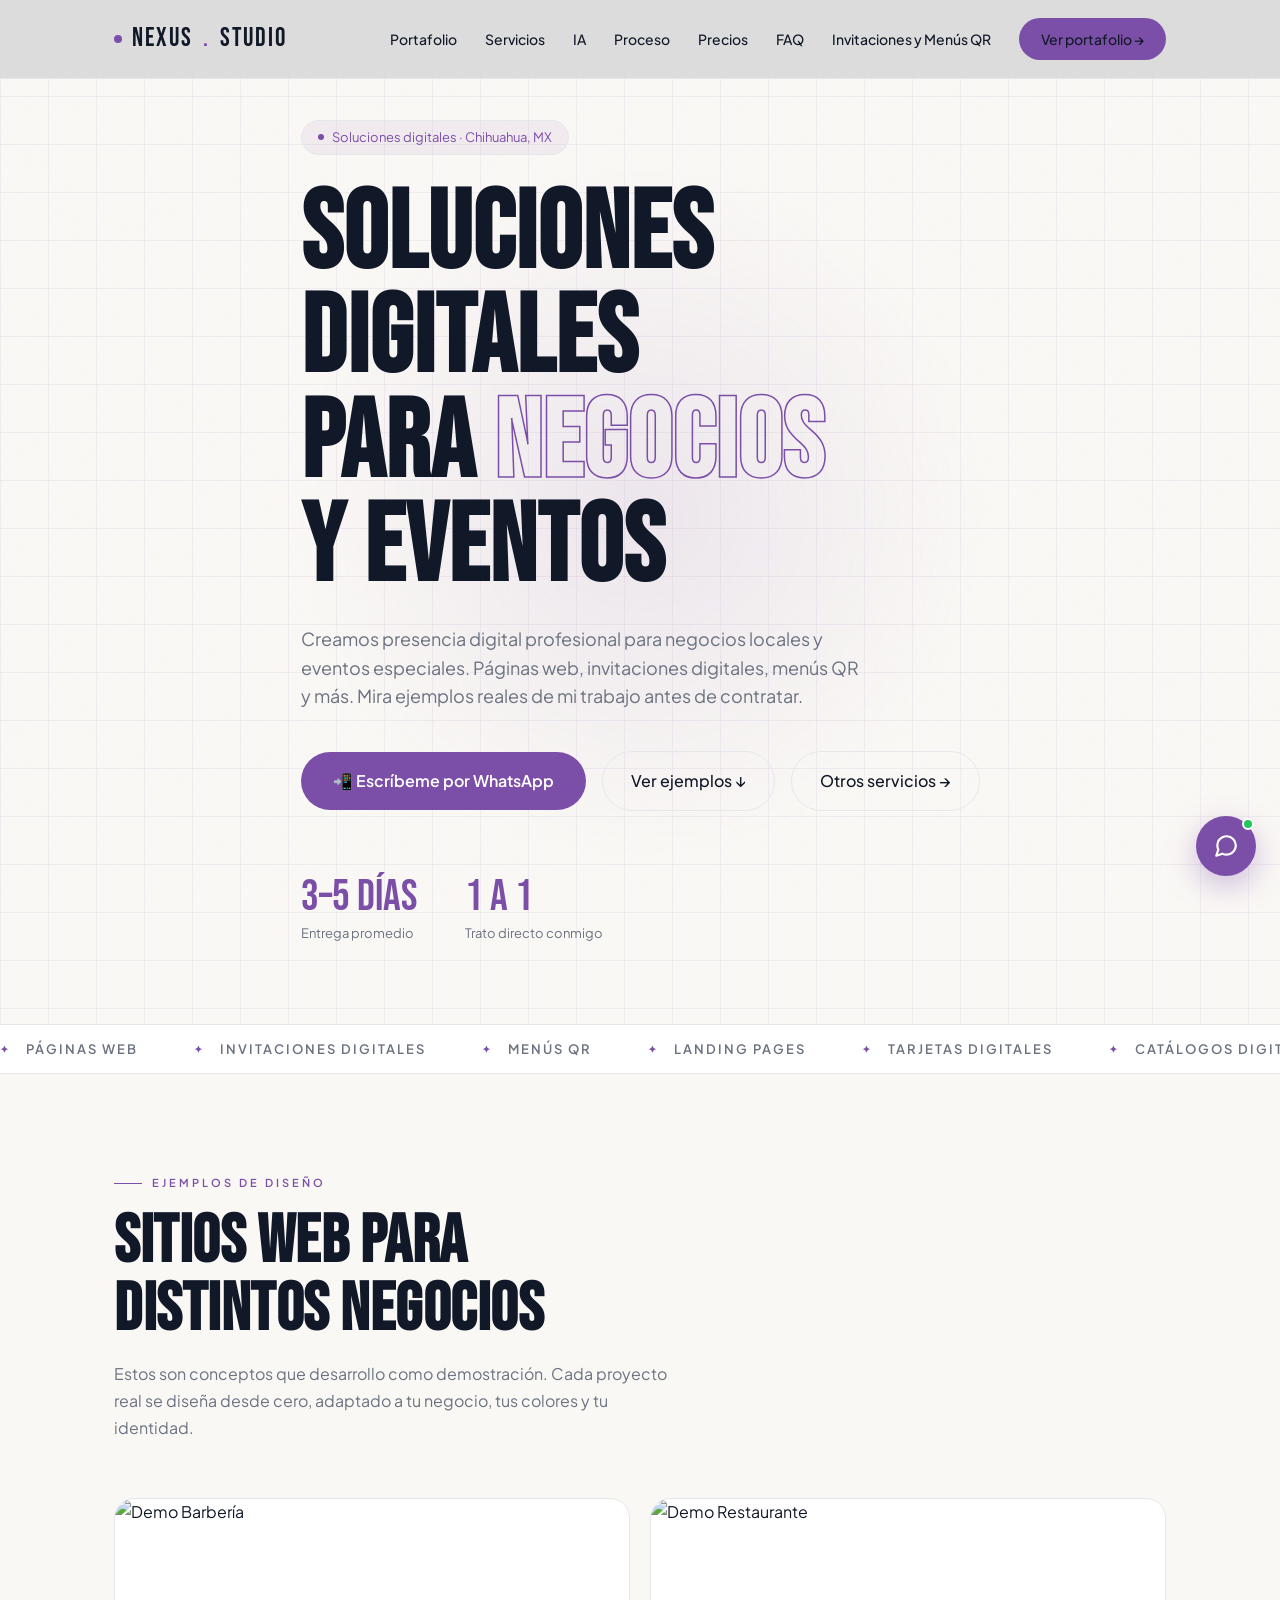
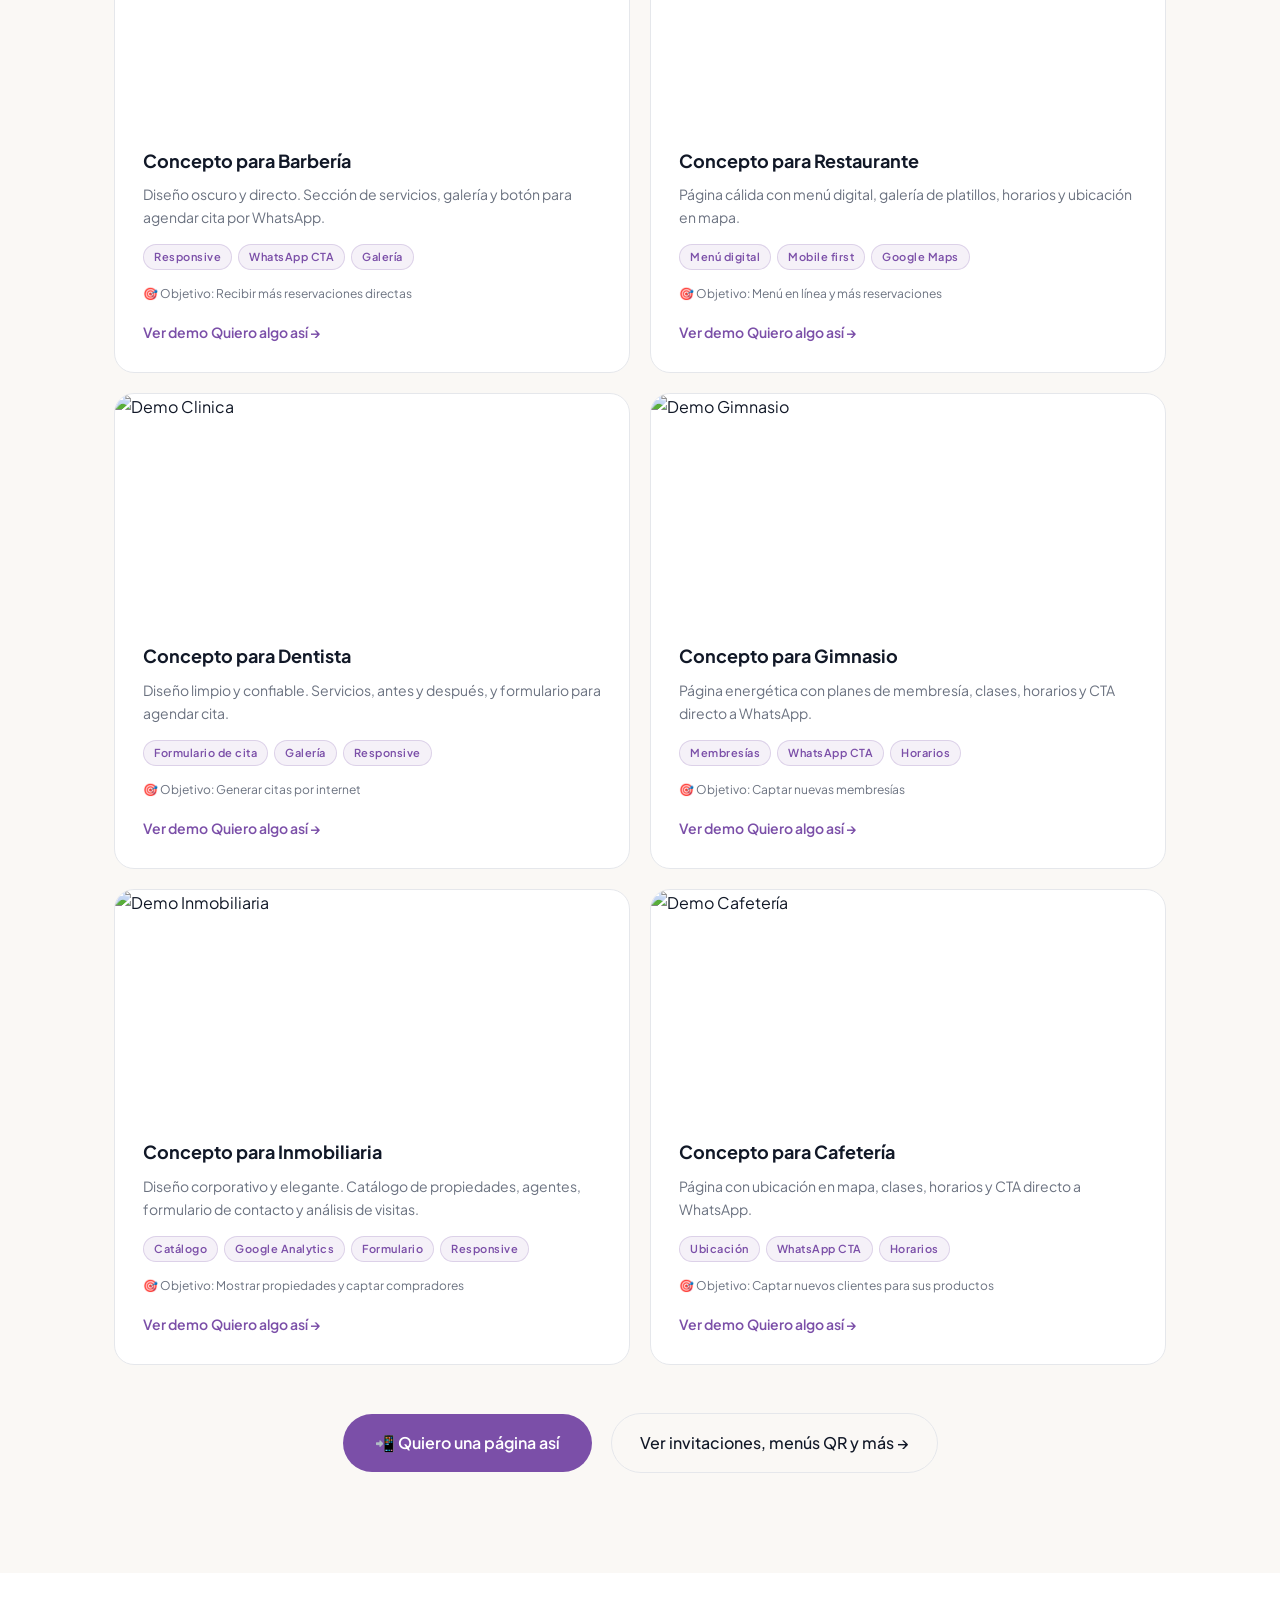
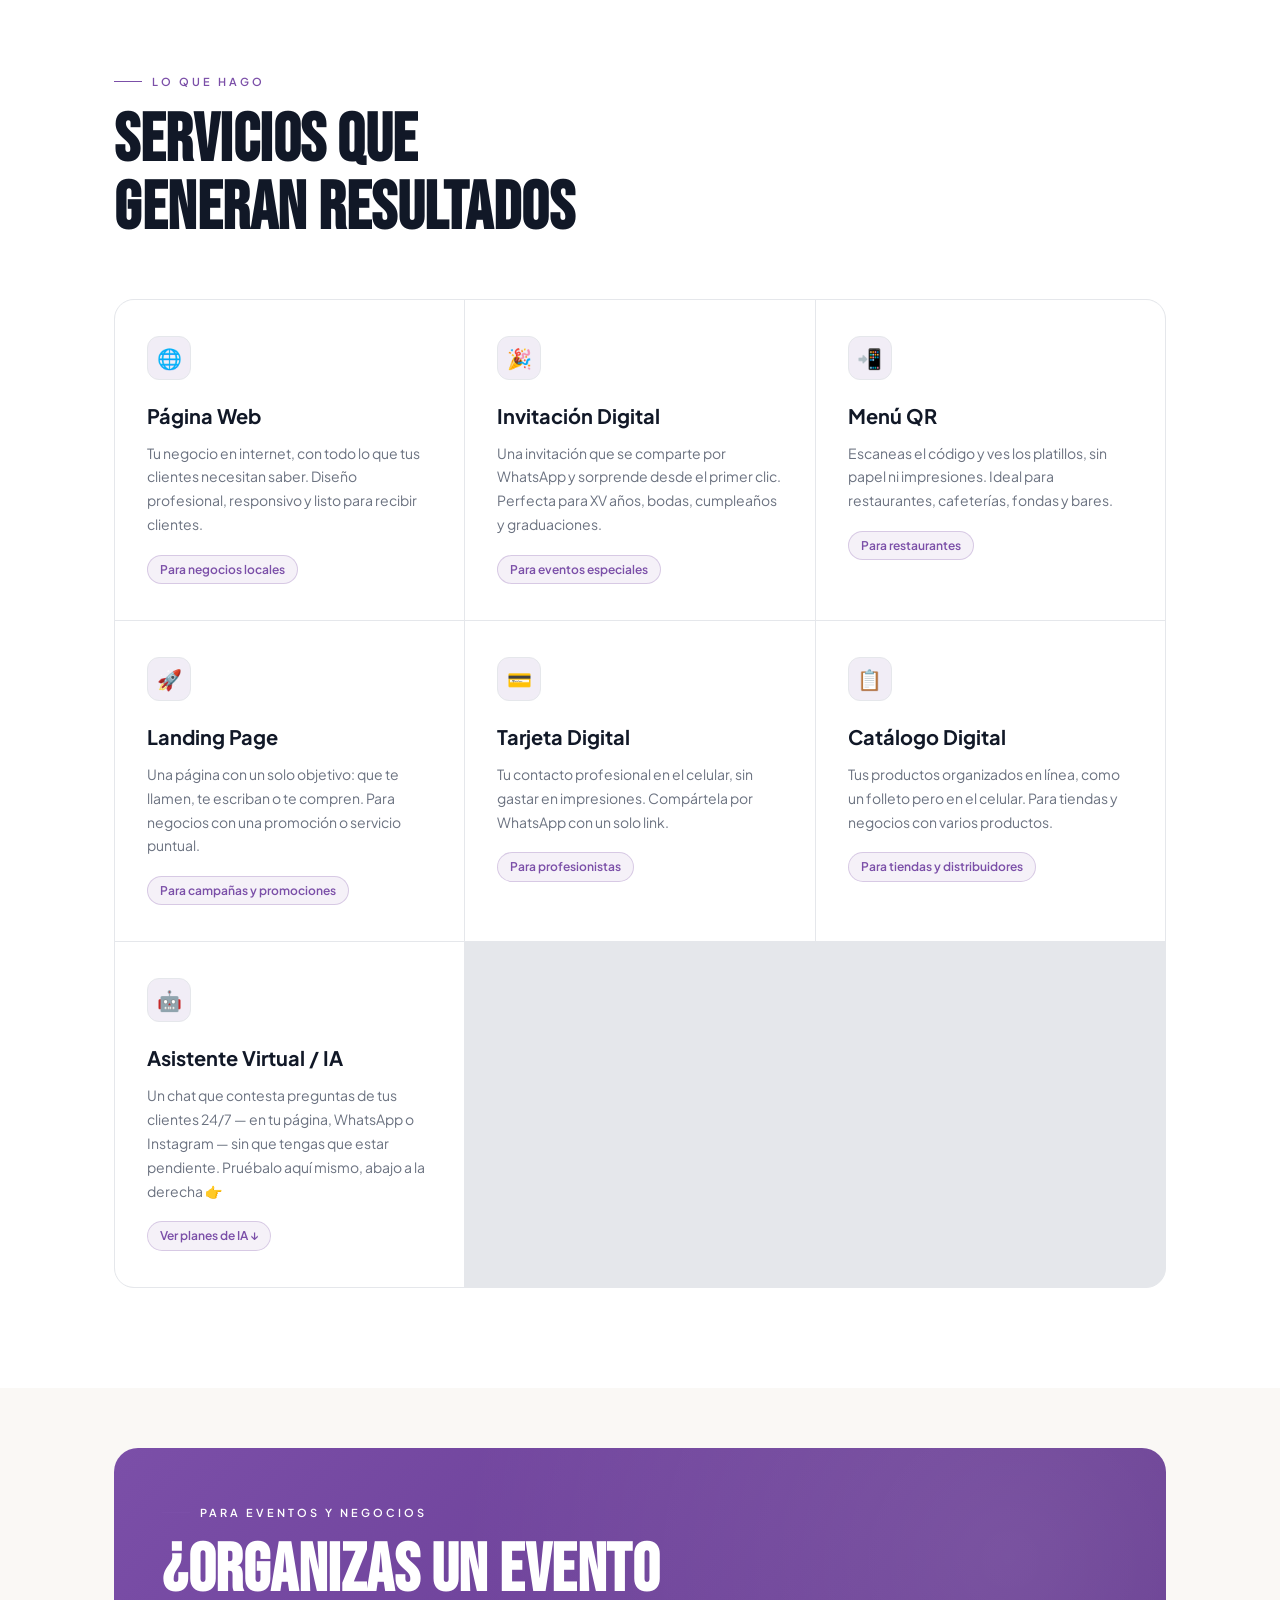
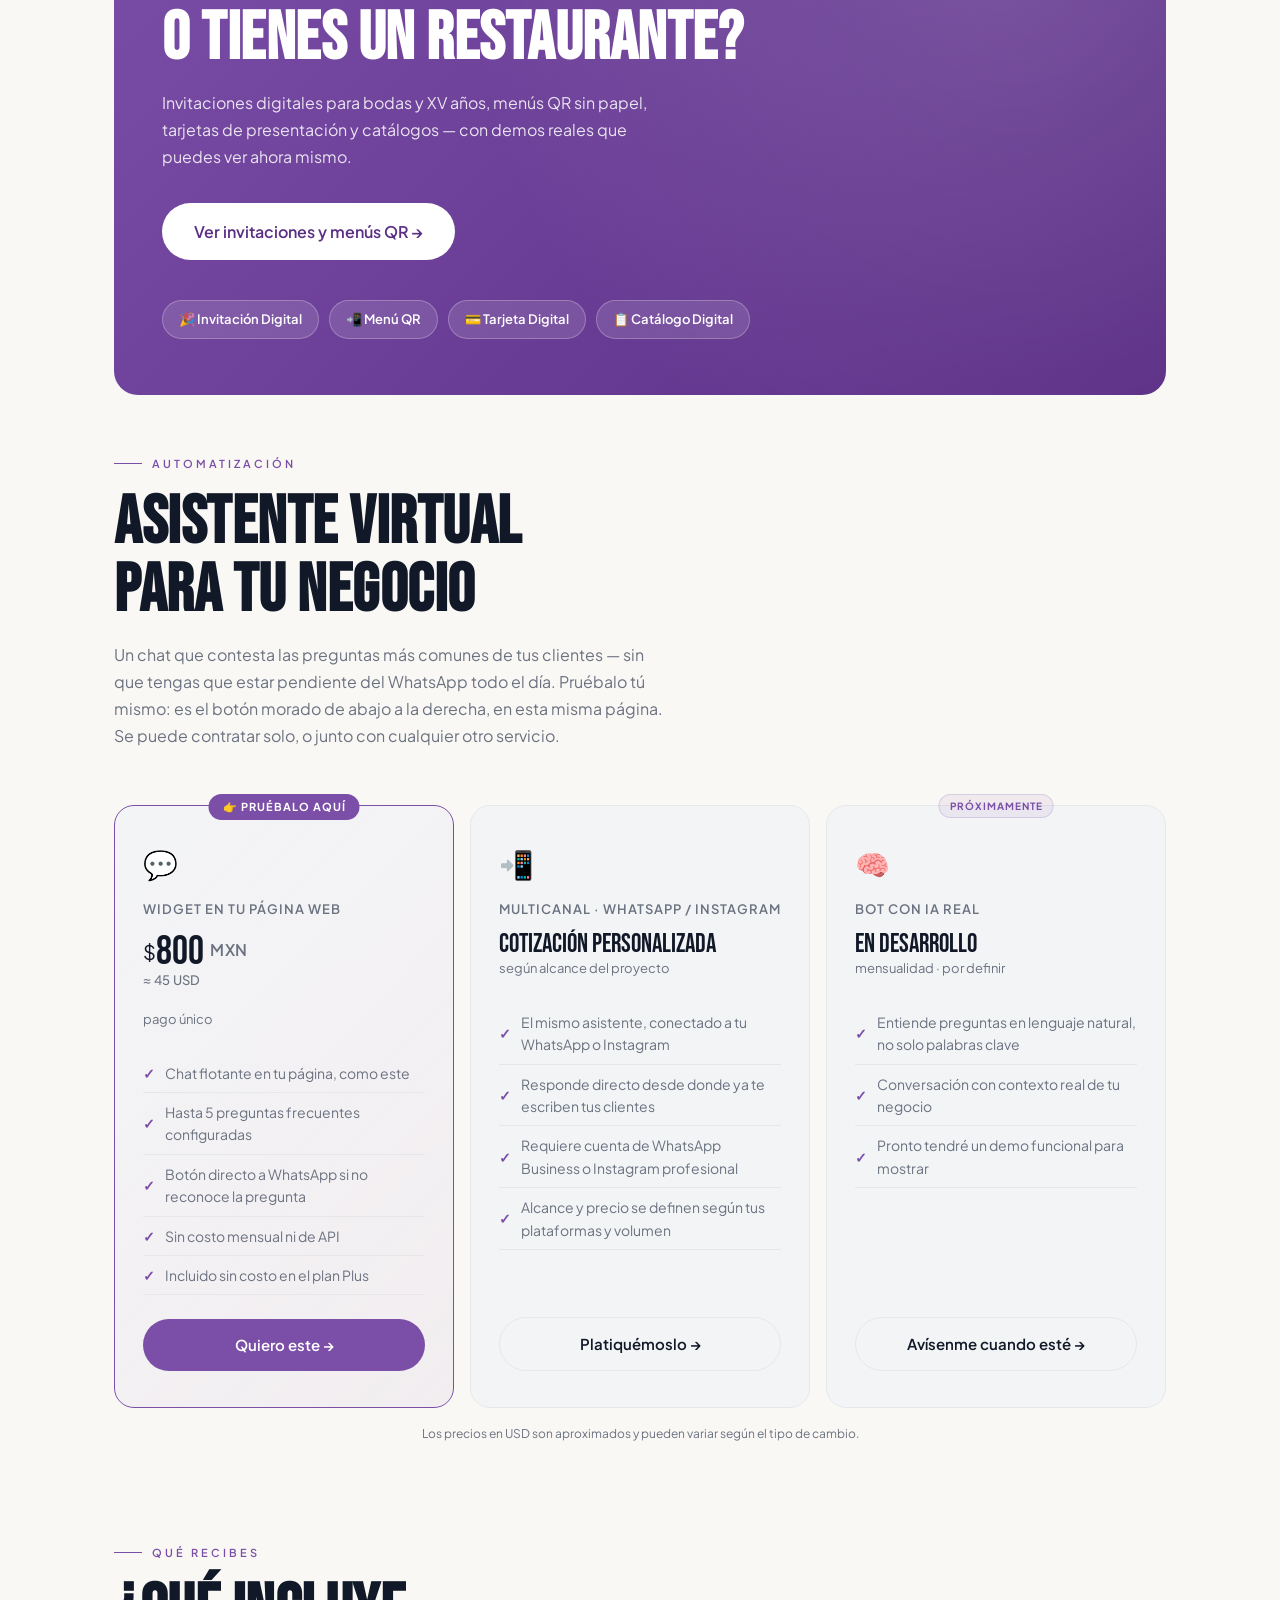
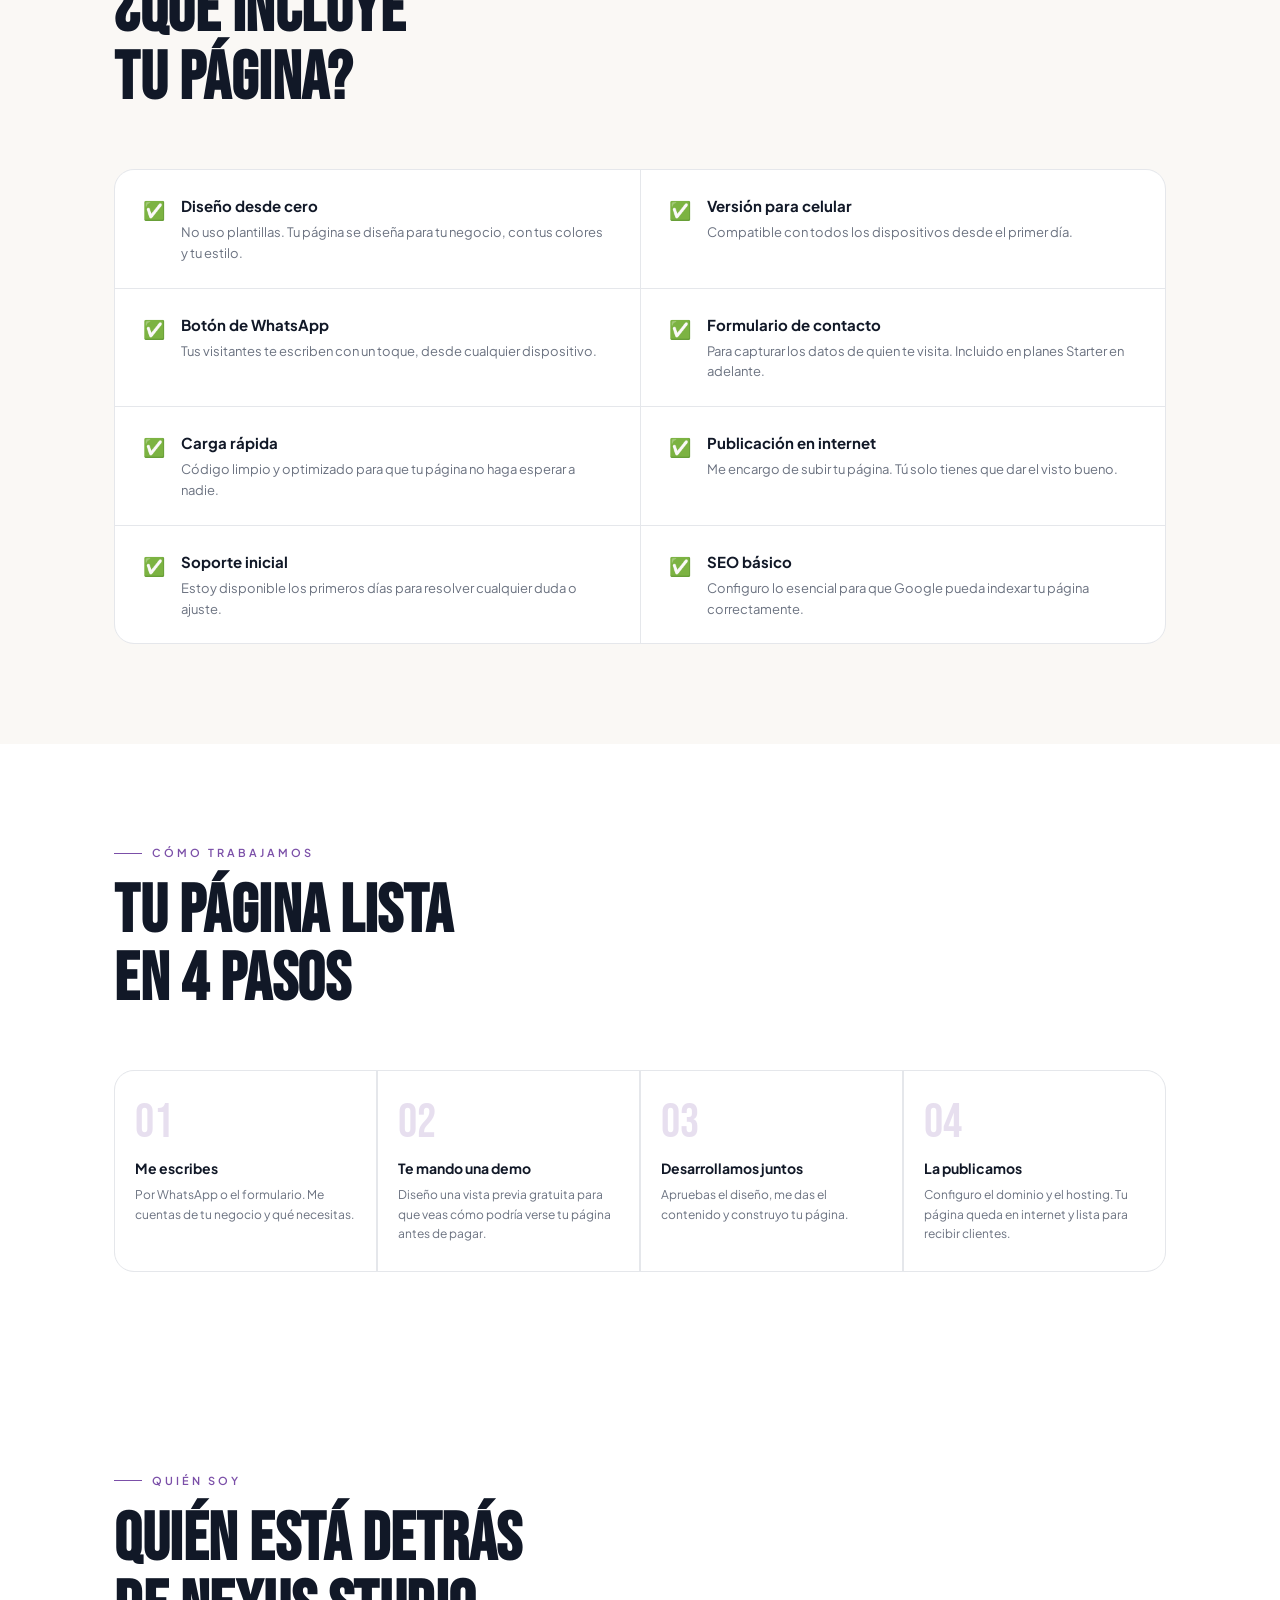
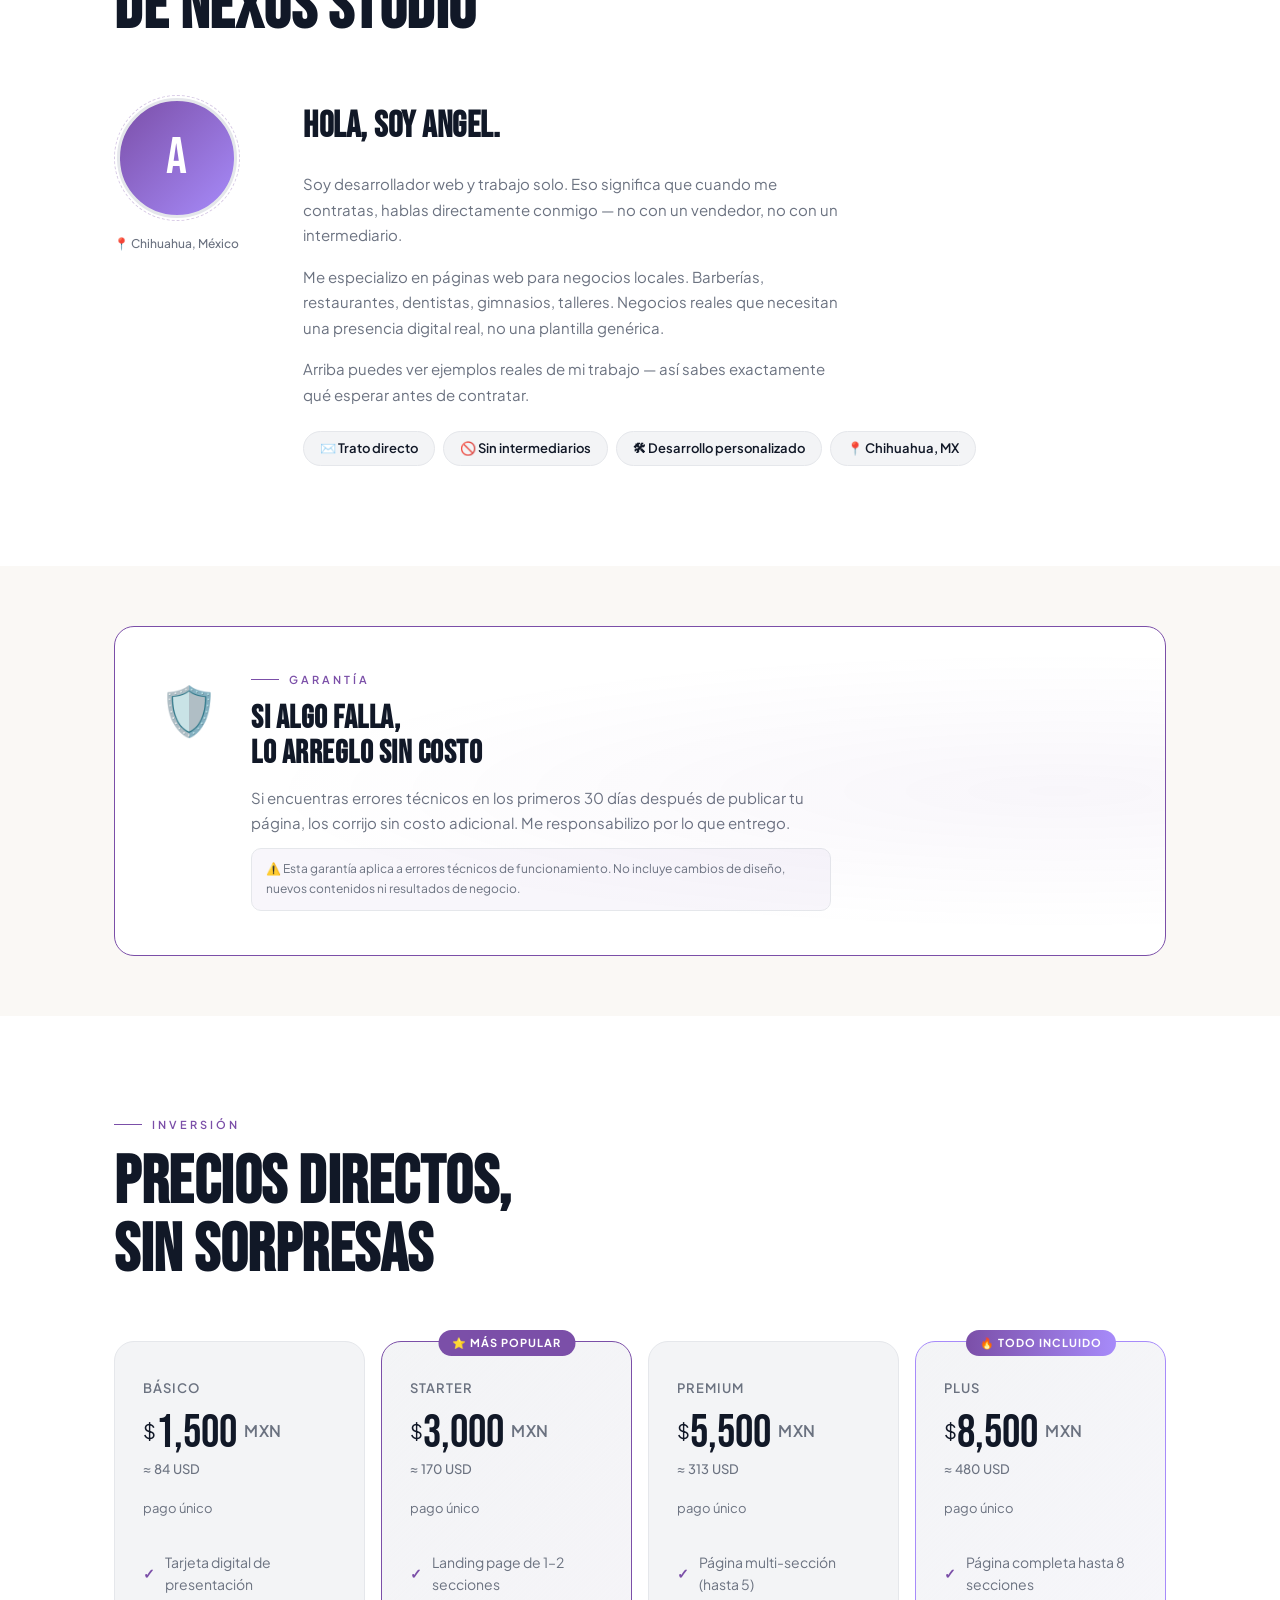
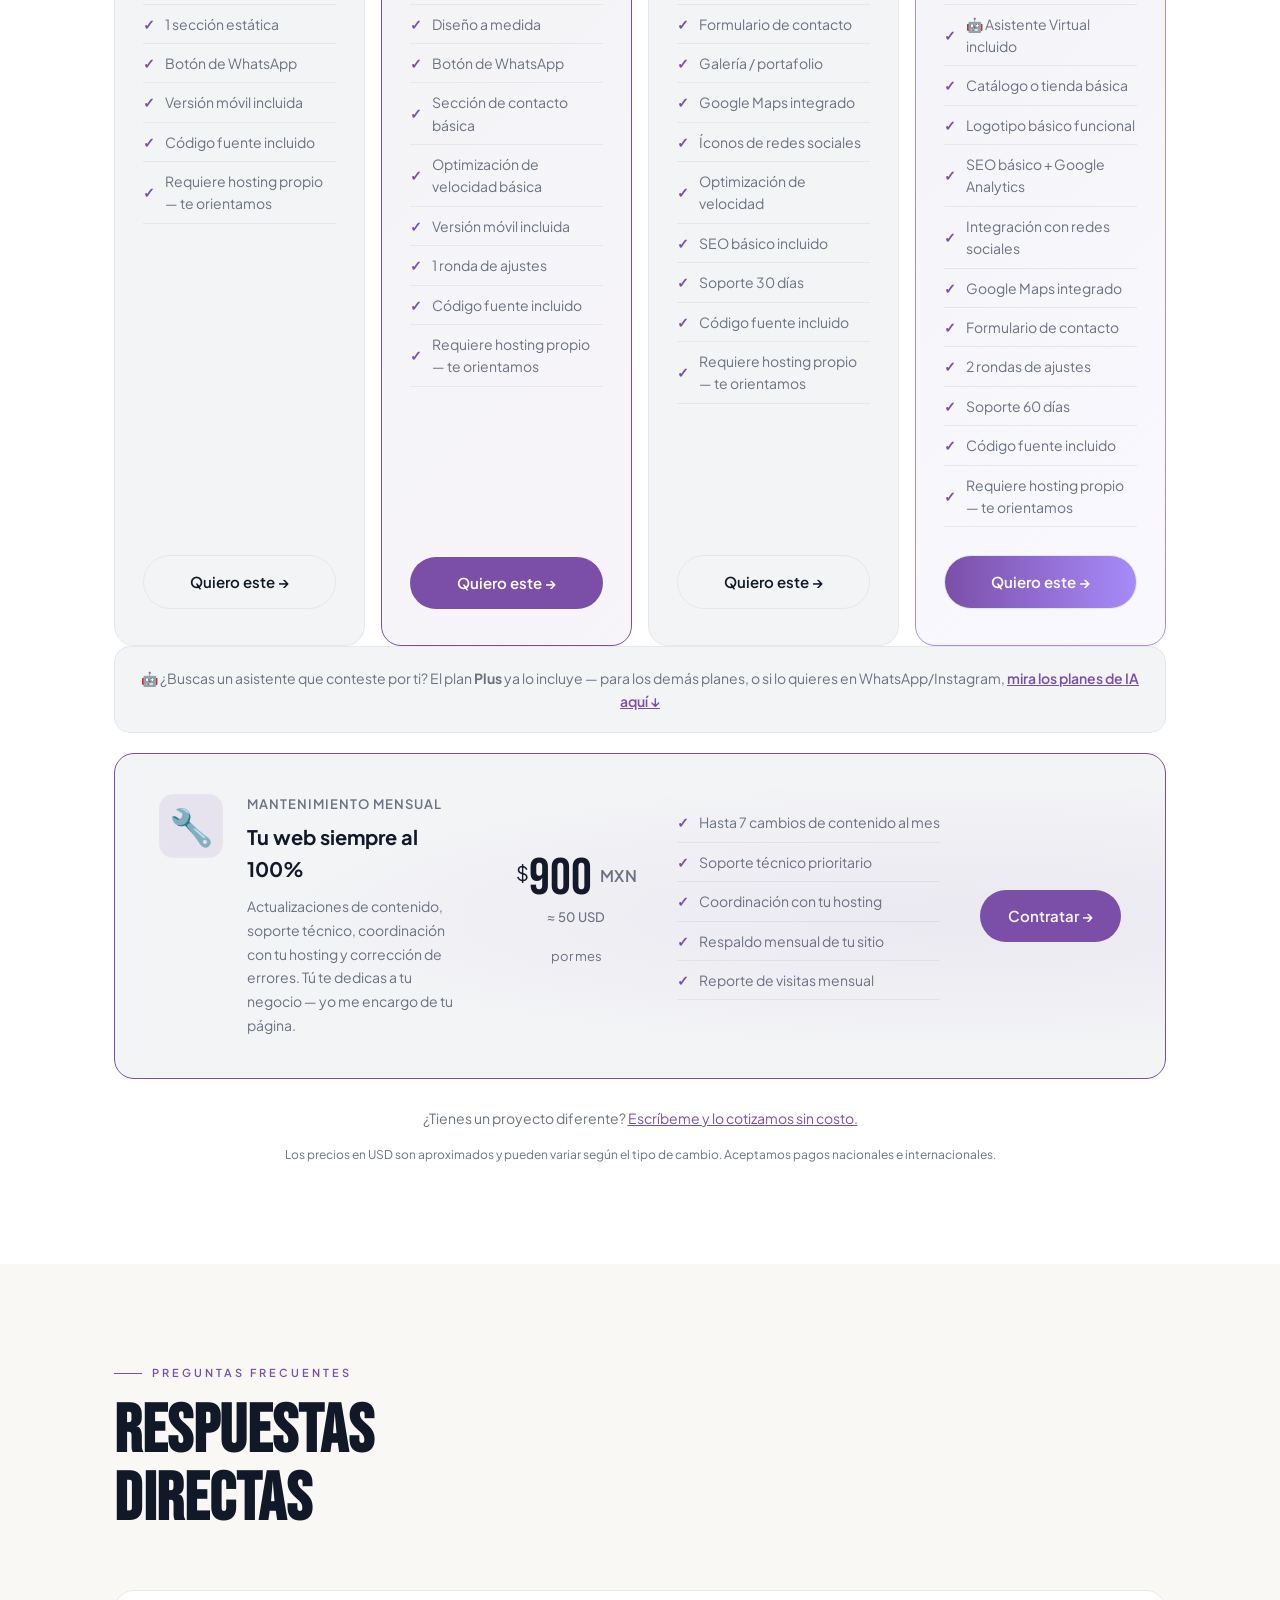
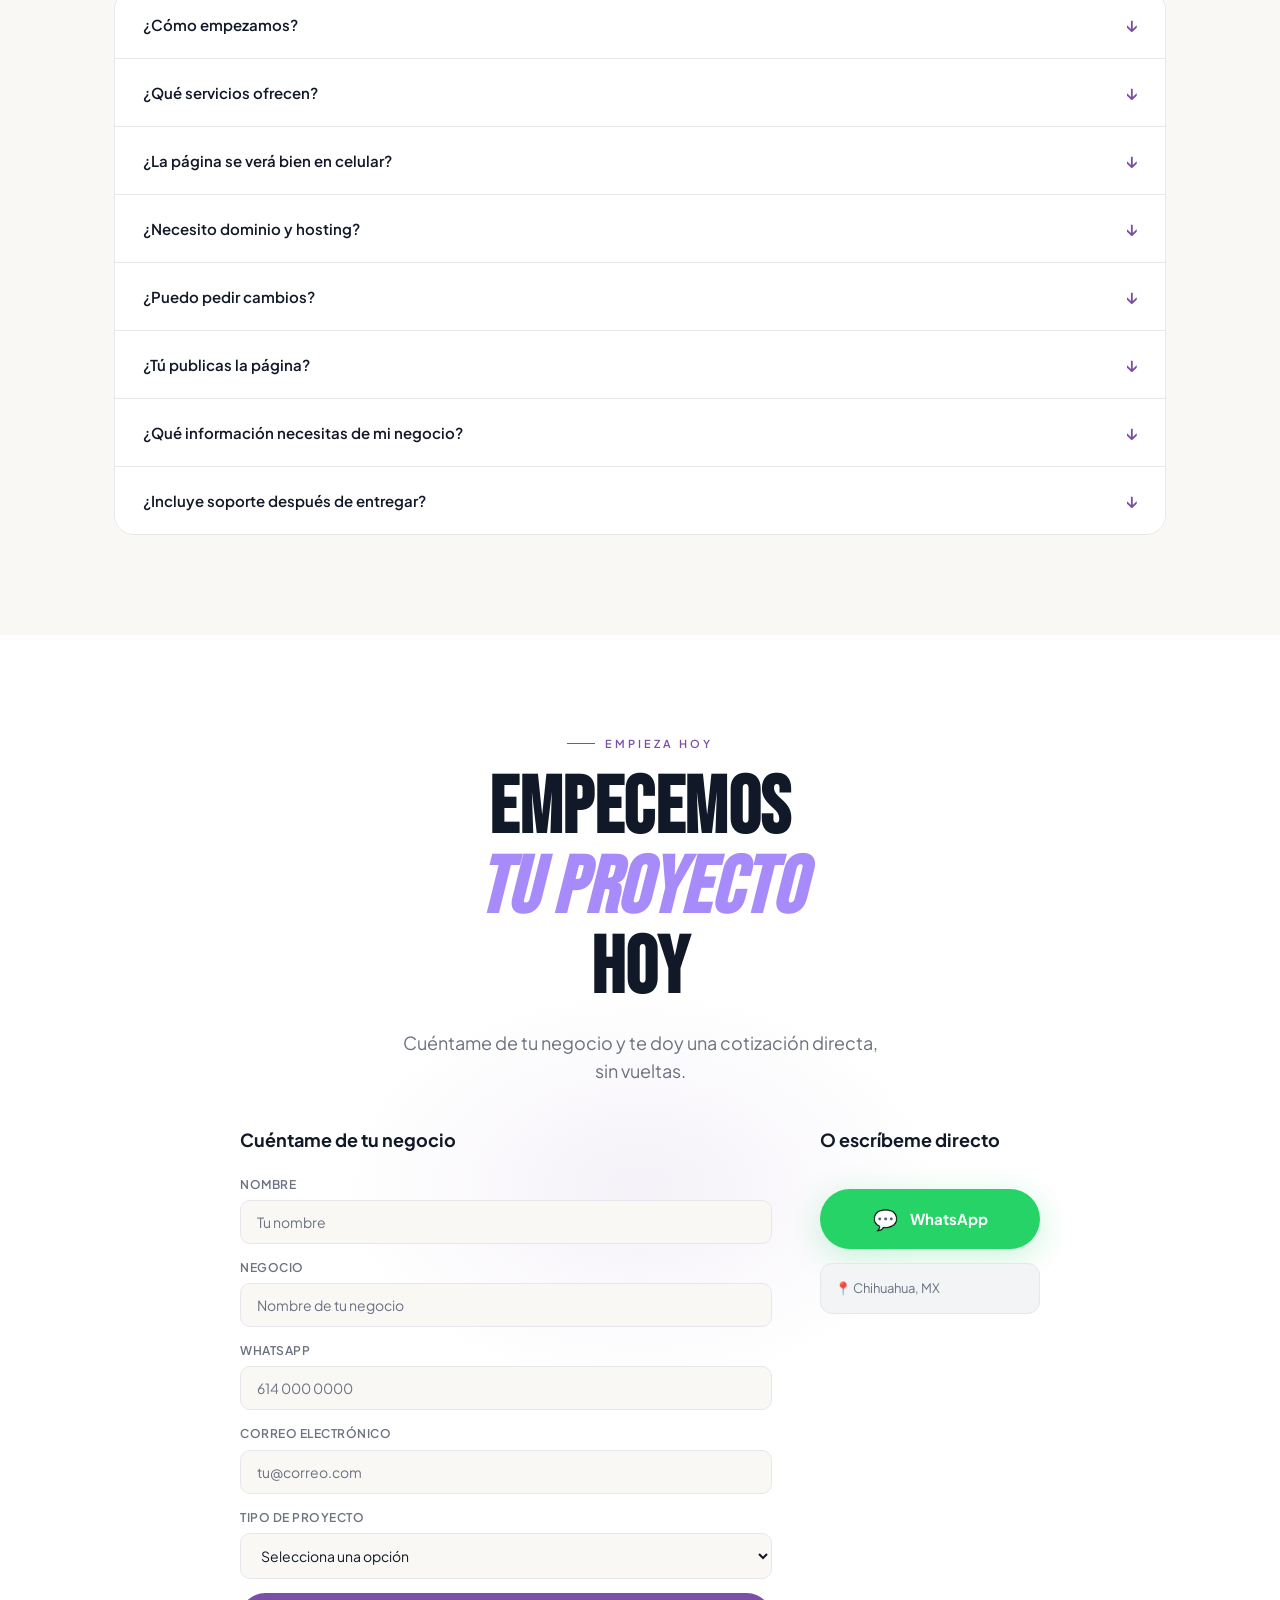
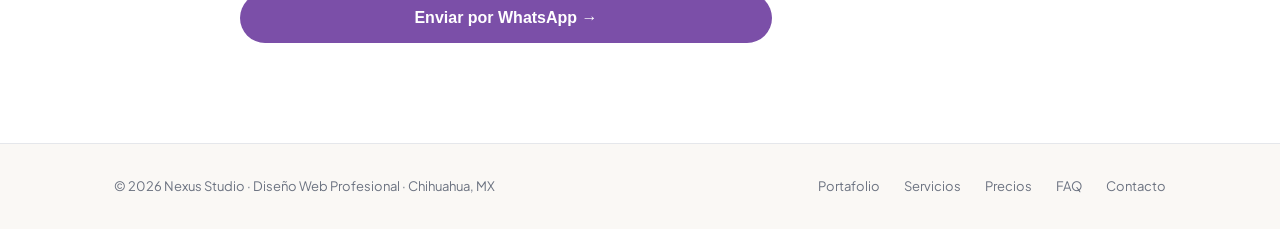
==== commit f0b7da1a: "actualización de sistema(borrado de "demo gratis")" ====
--- a/index.html
+++ b/index.html
@@ -1,4 +1,4 @@
-<!DOCTYPE html>
+<!doctype html>
 <html lang="es">
   <head>
     <meta charset="UTF-8" />
@@ -29,7 +29,7 @@
           <a href="#precios">Precios</a>
           <a href="#faq">FAQ</a>
           <a href="servicios/index-servicios.html">Invitaciones y Menús QR</a>
-          <a href="#contacto" class="nav-cta">Demo gratis →</a>
+          <a href="#portafolio" class="nav-cta">Ver portafolio →</a>
         </div>
         <button class="nav-toggle" id="navToggle" aria-label="Abrir menú">
           <span></span><span></span><span></span>
@@ -45,8 +45,8 @@
         <a href="servicios/index-servicios.html" class="nav-mobile-link"
           >Invitaciones y Menús QR</a
         >
-        <a href="#contacto" class="nav-mobile-link nav-mobile-cta"
-          >Demo gratis →</a
+        <a href="#portafolio" class="nav-mobile-link nav-mobile-cta"
+          >Ver portafolio →</a
         >
       </div>
     </nav>
@@ -65,15 +65,15 @@
           <p class="hero-sub">
             Creamos presencia digital profesional para negocios locales y
             eventos especiales. Páginas web, invitaciones digitales, menús QR y
-            más. Demo gratis antes de que pagues un solo peso.
+            más. Mira ejemplos reales de mi trabajo antes de contratar.
           </p>
           <div class="hero-actions">
             <a
-              href="https://wa.me/526143771797?text=Hola%20Nexus%20Studio%2C%20quiero%20mi%20demo%20gratis%20%F0%9F%9A%80"
+              href="https://wa.me/526143771797?text=Hola%20Nexus%20Studio%2C%20vi%20el%20portafolio%20y%20me%20interesa%20una%20p%C3%A1gina"
               class="btn-primary"
               target="_blank"
             >
-              📲 Quiero mi demo gratis
+              📲 Escríbeme por WhatsApp
             </a>
             <a href="#portafolio" class="btn-ghost">Ver ejemplos ↓</a>
             <a href="servicios/index-servicios.html" class="btn-ghost"
@@ -82,8 +82,8 @@
           </div>
           <div class="hero-stats">
             <div>
-              <div class="stat-num">$0</div>
-              <div class="stat-label">Demo antes de pagar</div>
+              <div class="stat-num">3–5 días</div>
+              <div class="stat-label">Entrega promedio</div>
             </div>
             <div>
               <div class="stat-num">1 a 1</div>
@@ -319,11 +319,11 @@
         </div>
         <div class="reveal" style="text-align: center; margin-top: 48px">
           <a
-            href="https://wa.me/526143771797?text=Hola%20Nexus%20Studio%2C%20vi%20el%20portafolio%20y%20quiero%20mi%20demo%20gratis"
+            href="https://wa.me/526143771797?text=Hola%20Nexus%20Studio%2C%20me%20interesa%20un%20proyecto%20como%20los%20del%20portafolio"
             class="btn-primary"
             target="_blank"
           >
-            📲 Quiero mi demo gratis
+            📲 Quiero una página así
           </a>
           <a
             href="servicios/index.html"
@@ -419,11 +419,23 @@
       <div class="container">
         <div class="reveal banner-servicios-card">
           <div class="banner-servicios-content">
-            <div class="section-label" style="color:#fff;">Para eventos y negocios</div>
-            <h2 style="color:#fff;">¿ORGANIZAS UN EVENTO<br/>O TIENES UN RESTAURANTE?</h2>
-            <p>Invitaciones digitales para bodas y XV años, menús QR sin papel, tarjetas de presentación y catálogos — con demos reales que puedes ver ahora mismo.</p>
+            <div class="section-label" style="color: #fff">
+              Para eventos y negocios
+            </div>
+            <h2 style="color: #fff">
+              ¿ORGANIZAS UN EVENTO<br />O TIENES UN RESTAURANTE?
+            </h2>
+            <p>
+              Invitaciones digitales para bodas y XV años, menús QR sin papel,
+              tarjetas de presentación y catálogos — con demos reales que puedes
+              ver ahora mismo.
+            </p>
             <div class="banner-servicios-actions">
-              <a href="servicios/index-servicios.html" class="btn-primary" style="background:#fff; color:var(--purple-dark);">
+              <a
+                href="servicios/index-servicios.html"
+                class="btn-primary"
+                style="background: #fff; color: var(--purple-dark)"
+              >
                 Ver invitaciones y menús QR →
               </a>
             </div>
@@ -706,8 +718,8 @@
               necesitan una presencia digital real, no una plantilla genérica.
             </p>
             <p>
-              Antes de que pagues cualquier cosa, te mando una demo gratuita
-              para que veas el diseño de tu página. Sin compromisos.
+              Arriba puedes ver ejemplos reales de mi trabajo — así sabes
+              exactamente qué esperar antes de contratar.
             </p>
             <div class="author-tags">
               <span>✉️ Trato directo</span>
@@ -960,15 +972,14 @@
         <div class="faq-list reveal">
           <div class="faq-item">
             <button class="faq-question" aria-expanded="false">
-              ¿Cómo funciona la demo gratuita?
+              ¿Cómo empezamos?
               <span class="faq-arrow">↓</span>
             </button>
             <div class="faq-answer">
               <p>
-                Me escribes por WhatsApp, me cuentas de tu negocio o evento y en
-                menos de 24 horas te mando una vista previa de cómo podría verse
-                tu proyecto. No pagas nada hasta que la veas y decidas
-                contratar.
+                Me escribes por WhatsApp, me cuentas de tu negocio y te mando
+                una cotización clara. Puedes ver ejemplos de trabajos
+                anteriores en la sección de portafolio antes de decidir.
               </p>
             </div>
           </div>
@@ -1090,14 +1101,14 @@
             Empieza hoy
           </div>
           <h2>
-            TU DEMO<br /><em
+            EMPECEMOS<br /><em
               style="color: var(--purple-light); -webkit-text-stroke: 0"
-              >GRATIS</em
-            ><br />TE ESPERA
+              >TU PROYECTO</em
+            ><br />HOY
           </h2>
           <p>
-            Sin costo, sin compromiso. Cuéntame de tu negocio y te mando una
-            vista previa de tu página.
+            Cuéntame de tu negocio y te doy una cotización directa, sin
+            vueltas.
           </p>
 
           <!-- FORMULARIO -->
@@ -1166,7 +1177,7 @@
             <div class="contact-info-wrapper">
               <h3>O escríbeme directo</h3>
               <a
-                href="https://wa.me/526143771797?text=Hola%20Nexus%20Studio%2C%20quiero%20mi%20demo%20gratis%20%F0%9F%9A%80"
+                href="https://wa.me/526143771797?text=Hola%20Nexus%20Studio%2C%20quiero%20cotizar%20mi%20p%C3%A1gina"
                 class="wapp-btn"
                 target="_blank"
               >
@@ -1251,4 +1262,4 @@
 
     <script src="script-NEXUS-STUDIO.js"></script>
   </body>
-</html>+</html>
--- a/style-NEXUS-STUDIO.css
+++ b/style-NEXUS-STUDIO.css
@@ -10,6 +10,7 @@
   --muted: #6b7280;
   --accent: #7b4fa8;
 }
+
 *,
 *::before,
 *::after {
@@ -17,9 +18,11 @@
   margin: 0;
   padding: 0;
 }
+
 html {
   scroll-behavior: smooth;
 }
+
 body {
   background: var(--bg);
   color: var(--text);
@@ -55,6 +58,7 @@
   position: relative;
   z-index: 1;
 }
+
 .container {
   max-width: 1100px;
   margin: 0 auto;
@@ -73,11 +77,13 @@
   backdrop-filter: blur(16px);
   border-bottom: 0.5px solid var(--border);
 }
+
 nav .container {
   display: flex;
   align-items: center;
   justify-content: space-between;
 }
+
 .logo {
   font-family: "Bebas Neue", sans-serif;
   font-size: 26px;
@@ -88,6 +94,7 @@
   align-items: center;
   gap: 10px;
 }
+
 .logo-dot {
   width: 8px;
   height: 8px;
@@ -96,22 +103,27 @@
   display: inline-block;
   animation: pulse 2s infinite;
 }
+
 @keyframes pulse {
+
   0%,
   100% {
     opacity: 1;
     transform: scale(1);
   }
+
   50% {
     opacity: 0.6;
     transform: scale(1.3);
   }
 }
+
 .nav-links {
   display: flex;
   align-items: center;
   gap: 28px;
 }
+
 .nav-links a {
   color: var(--text);
   text-decoration: none;
@@ -119,9 +131,11 @@
   font-weight: 500;
   transition: color 0.2s;
 }
+
 .nav-links a:hover {
   color: var(--purple);
 }
+
 .nav-cta {
   background: var(--purple);
   color: #ffffff;
@@ -134,6 +148,7 @@
     background 0.2s,
     transform 0.15s;
 }
+
 .nav-cta:hover {
   background: var(--purple-dark);
   transform: translateY(-1px);
@@ -149,6 +164,7 @@
   cursor: pointer;
   padding: 4px;
 }
+
 .nav-toggle span {
   display: block;
   width: 22px;
@@ -157,6 +173,7 @@
   border-radius: 2px;
   transition: all 0.2s;
 }
+
 .nav-mobile {
   display: none;
   flex-direction: column;
@@ -165,9 +182,11 @@
   padding: 16px 24px;
   gap: 4px;
 }
+
 .nav-mobile.open {
   display: flex;
 }
+
 .nav-mobile-link {
   color: var(--text);
   text-decoration: none;
@@ -177,12 +196,15 @@
   border-bottom: 0.5px solid var(--border);
   transition: color 0.2s;
 }
+
 .nav-mobile-link:last-child {
   border-bottom: none;
 }
+
 .nav-mobile-link:hover {
   color: var(--purple);
 }
+
 .nav-mobile-cta {
   margin-top: 8px;
   color: var(--purple);
@@ -199,26 +221,27 @@
   overflow: hidden;
   position: relative;
 }
+
 .hero-glow {
   position: absolute;
   width: 700px;
   height: 700px;
   border-radius: 50%;
-  background: radial-gradient(
-    circle,
-    rgba(123, 79, 168, 0.1) 0%,
-    transparent 70%
-  );
+  background: radial-gradient(circle,
+      rgba(123, 79, 168, 0.1) 0%,
+      transparent 70%);
   top: 50%;
   left: 50%;
   transform: translate(-50%, -50%);
   pointer-events: none;
 }
+
 .hero-inner {
   position: relative;
   z-index: 2;
   max-width: 800px;
 }
+
 .hero-badge {
   display: inline-flex;
   align-items: center;
@@ -232,12 +255,14 @@
   margin-bottom: 28px;
   animation: fadeUp 0.6s ease both;
 }
+
 .hero-badge span {
   width: 6px;
   height: 6px;
   background: var(--purple);
   border-radius: 50%;
 }
+
 h1 {
   font-family: "Bebas Neue", sans-serif;
   font-size: clamp(64px, 10vw, 110px);
@@ -246,11 +271,13 @@
   color: var(--text);
   animation: fadeUp 0.7s ease 0.1s both;
 }
+
 h1 em {
   font-style: normal;
   color: transparent;
   -webkit-text-stroke: 1.5px var(--purple);
 }
+
 .hero-sub {
   font-size: 18px;
   color: var(--muted);
@@ -259,6 +286,7 @@
   font-weight: 400;
   animation: fadeUp 0.7s ease 0.2s both;
 }
+
 .hero-actions {
   display: flex;
   gap: 16px;
@@ -267,6 +295,7 @@
   animation: fadeUp 0.7s ease 0.3s both;
   flex-wrap: wrap;
 }
+
 .btn-primary {
   display: inline-flex;
   align-items: center;
@@ -282,11 +311,13 @@
   border: none;
   cursor: pointer;
 }
+
 .btn-primary:hover {
   background: var(--purple-dark);
   transform: translateY(-2px);
   box-shadow: 0 12px 40px rgba(123, 79, 168, 0.35);
 }
+
 .btn-ghost {
   display: inline-flex;
   align-items: center;
@@ -302,11 +333,13 @@
   cursor: pointer;
   transition: all 0.2s;
 }
+
 .btn-ghost:hover {
   border-color: var(--purple);
   color: var(--purple);
   background: rgba(123, 79, 168, 0.05);
 }
+
 .hero-stats {
   display: flex;
   gap: 48px;
@@ -314,12 +347,14 @@
   animation: fadeUp 0.7s ease 0.4s both;
   flex-wrap: wrap;
 }
+
 .stat-num {
   font-family: "Bebas Neue", sans-serif;
   font-size: 44px;
   color: var(--purple);
   line-height: 1;
 }
+
 .stat-label {
   font-size: 13px;
   color: var(--muted);
@@ -331,6 +366,7 @@
     opacity: 0;
     transform: translateY(24px);
   }
+
   to {
     opacity: 1;
     transform: translateY(0);
@@ -347,6 +383,7 @@
   position: relative;
   z-index: 1;
 }
+
 .marquee-track {
   display: flex;
   gap: 56px;
@@ -355,6 +392,7 @@
   white-space: nowrap;
   width: max-content;
 }
+
 .marquee-track span {
   font-size: 13px;
   font-weight: 600;
@@ -365,15 +403,18 @@
   align-items: center;
   gap: 16px;
 }
+
 .marquee-track span::before {
   content: "✦";
   color: var(--purple);
   font-size: 10px;
 }
+
 @keyframes marquee {
   from {
     transform: translateX(0);
   }
+
   to {
     transform: translateX(-50%);
   }
@@ -391,6 +432,7 @@
   align-items: center;
   gap: 10px;
 }
+
 .section-label::before {
   content: "";
   display: block;
@@ -398,12 +440,14 @@
   height: 1px;
   background: var(--purple);
 }
+
 h2 {
   font-family: "Bebas Neue", sans-serif;
   font-size: clamp(40px, 6vw, 68px);
   line-height: 1;
   letter-spacing: 0.5px;
 }
+
 .section-intro {
   font-size: 16px;
   color: var(--muted);
@@ -417,6 +461,7 @@
   padding: 100px 0;
   background: var(--bg2);
 }
+
 .why-web-grid {
   display: grid;
   grid-template-columns: repeat(3, 1fr);
@@ -427,23 +472,28 @@
   overflow: hidden;
   margin-top: 56px;
 }
+
 .why-web-card {
   background: var(--bg2);
   padding: 32px 28px;
   transition: background 0.2s;
 }
+
 .why-web-card:hover {
   background: var(--bg3);
 }
+
 .why-web-icon {
   font-size: 28px;
   margin-bottom: 14px;
 }
+
 .why-web-card h4 {
   font-size: 16px;
   font-weight: 700;
   margin-bottom: 8px;
 }
+
 .why-web-card p {
   font-size: 14px;
   color: var(--muted);
@@ -454,6 +504,7 @@
 #comparacion {
   padding: 100px 0;
 }
+
 .comparison-grid {
   display: flex;
   align-items: stretch;
@@ -463,17 +514,21 @@
   border-radius: 20px;
   overflow: hidden;
 }
+
 .comparison-card {
   flex: 1;
   padding: 40px 36px;
 }
+
 .comparison-card.bad {
   background: var(--bg3);
 }
+
 .comparison-card.good {
   background: linear-gradient(135deg, #fff 0%, rgba(123, 79, 168, 0.04) 100%);
   border-left: 0.5px solid var(--border);
 }
+
 .comparison-vs {
   display: flex;
   align-items: center;
@@ -488,26 +543,31 @@
   letter-spacing: 2px;
   min-width: 72px;
 }
+
 .comparison-header {
   display: flex;
   align-items: center;
   gap: 12px;
   margin-bottom: 24px;
 }
+
 .comp-icon {
   font-size: 24px;
 }
+
 .comparison-header h3 {
   font-size: 18px;
   font-weight: 700;
   font-family: "Plus Jakarta Sans", sans-serif;
 }
+
 .comp-list {
   list-style: none;
   display: flex;
   flex-direction: column;
   gap: 12px;
 }
+
 .comp-list li {
   font-size: 14px;
   padding: 10px 14px;
@@ -517,20 +577,24 @@
   gap: 10px;
   font-weight: 500;
 }
+
 .comp-bad {
   color: var(--muted);
   background: rgba(0, 0, 0, 0.03);
 }
+
 .comp-bad::before {
   content: "✗";
   color: #c0392b;
   font-weight: 700;
   flex-shrink: 0;
 }
+
 .comp-good {
   color: var(--text);
   background: rgba(123, 79, 168, 0.05);
 }
+
 .comp-good::before {
   content: "✓";
   color: var(--purple);
@@ -543,12 +607,14 @@
   padding: 100px 0;
   background: var(--bg2);
 }
+
 .nicho-grid {
   display: grid;
   grid-template-columns: repeat(4, 1fr);
   gap: 12px;
   margin-top: 56px;
 }
+
 .nicho-card {
   display: flex;
   flex-direction: column;
@@ -565,11 +631,13 @@
   transition: all 0.2s;
   cursor: default;
 }
+
 .nicho-card:hover {
   border-color: var(--purple);
   background: rgba(123, 79, 168, 0.04);
   transform: translateY(-2px);
 }
+
 .nicho-icon {
   font-size: 28px;
 }
@@ -578,12 +646,14 @@
 #portafolio {
   padding: 100px 0;
 }
+
 .portfolio-grid {
   display: grid;
   grid-template-columns: repeat(2, 1fr);
   gap: 20px;
   margin-top: 56px;
 }
+
 .portfolio-card {
   background: var(--bg2);
   border: 0.5px solid var(--border);
@@ -593,15 +663,18 @@
     border-color 0.2s,
     transform 0.2s;
 }
+
 .portfolio-card:hover {
   border-color: var(--purple);
   transform: translateY(-4px);
 }
+
 .portfolio-card--wide {
   grid-column: 1 / -1;
   display: grid;
   grid-template-columns: 1fr 1fr;
 }
+
 .portfolio-preview {
   width: 100%;
   height: 220px;
@@ -624,23 +697,27 @@
 .portfolio-info {
   padding: 28px;
 }
+
 .portfolio-info h3 {
   font-size: 18px;
   font-weight: 700;
   margin-bottom: 8px;
 }
+
 .portfolio-info p {
   font-size: 14px;
   color: var(--muted);
   line-height: 1.6;
   margin-bottom: 16px;
 }
+
 .portfolio-tags {
   display: flex;
   flex-wrap: wrap;
   gap: 6px;
   margin-bottom: 14px;
 }
+
 .portfolio-tags span {
   font-size: 11px;
   font-weight: 600;
@@ -651,6 +728,7 @@
   padding: 3px 10px;
   letter-spacing: 0.5px;
 }
+
 .portfolio-objective {
   font-size: 12px;
   color: var(--muted);
@@ -667,6 +745,7 @@
   gap: 4px;
   transition: gap 0.2s;
 }
+
 .portfolio-demo:hover {
   gap: 8px;
 }
@@ -681,6 +760,7 @@
   gap: 4px;
   transition: gap 0.2s;
 }
+
 .portfolio-cta:hover {
   gap: 8px;
 }
@@ -690,6 +770,7 @@
   padding: 100px 0;
   background: var(--bg2);
 }
+
 .services-grid {
   display: grid;
   grid-template-columns: repeat(auto-fit, minmax(300px, 1fr));
@@ -700,6 +781,7 @@
   overflow: hidden;
   margin-top: 56px;
 }
+
 .service-card {
   background: var(--bg2);
   padding: 36px 32px;
@@ -707,24 +789,26 @@
   position: relative;
   overflow: hidden;
 }
+
 .service-card::after {
   content: "";
   position: absolute;
   inset: 0;
-  background: radial-gradient(
-    circle at 20% 20%,
-    rgba(123, 79, 168, 0.06),
-    transparent 60%
-  );
+  background: radial-gradient(circle at 20% 20%,
+      rgba(123, 79, 168, 0.06),
+      transparent 60%);
   opacity: 0;
   transition: opacity 0.3s;
 }
+
 .service-card:hover {
   background: var(--bg3);
 }
+
 .service-card:hover::after {
   opacity: 1;
 }
+
 .service-icon {
   width: 44px;
   height: 44px;
@@ -737,16 +821,19 @@
   font-size: 20px;
   margin-bottom: 20px;
 }
+
 .service-card h3 {
   font-size: 20px;
   font-weight: 700;
   margin-bottom: 10px;
 }
+
 .service-card p {
   font-size: 14px;
   color: var(--muted);
   line-height: 1.7;
 }
+
 .service-tag {
   display: inline-block;
   margin-top: 18px;
@@ -763,6 +850,7 @@
 #incluye {
   padding: 100px 0;
 }
+
 .includes-grid {
   display: grid;
   grid-template-columns: repeat(2, 1fr);
@@ -773,6 +861,7 @@
   overflow: hidden;
   margin-top: 56px;
 }
+
 .include-item {
   display: flex;
   gap: 16px;
@@ -781,19 +870,23 @@
   padding: 24px 28px;
   transition: background 0.2s;
 }
+
 .include-item:hover {
   background: var(--bg3);
 }
+
 .include-check {
   font-size: 18px;
   flex-shrink: 0;
   margin-top: 2px;
 }
+
 .include-item h4 {
   font-size: 15px;
   font-weight: 700;
   margin-bottom: 4px;
 }
+
 .include-item p {
   font-size: 13px;
   color: var(--muted);
@@ -804,6 +897,7 @@
 #banner-servicios {
   padding: 60px 0;
 }
+
 .banner-servicios-card {
   background: linear-gradient(135deg, var(--purple) 0%, var(--purple-dark) 100%);
   border-radius: 24px;
@@ -811,32 +905,38 @@
   position: relative;
   overflow: hidden;
 }
+
 .banner-servicios-card::before {
   content: "";
   position: absolute;
   inset: 0;
-  background: radial-gradient(circle at 85% 20%, rgba(255,255,255,0.12), transparent 55%);
+  background: radial-gradient(circle at 85% 20%, rgba(255, 255, 255, 0.12), transparent 55%);
   pointer-events: none;
 }
+
 .banner-servicios-content {
   position: relative;
   z-index: 2;
   max-width: 640px;
 }
+
 .banner-servicios-content h2 {
   margin: 8px 0 16px;
 }
+
 .banner-servicios-content p {
-  color: rgba(255,255,255,0.85);
+  color: rgba(255, 255, 255, 0.85);
   font-size: 16px;
   line-height: 1.7;
   margin-bottom: 32px;
   max-width: 520px;
 }
+
 .banner-servicios-actions {
   display: flex;
   gap: 16px;
 }
+
 .banner-servicios-tags {
   position: relative;
   z-index: 2;
@@ -845,15 +945,17 @@
   gap: 10px;
   margin-top: 40px;
 }
+
 .banner-servicios-tags span {
   font-size: 13px;
   font-weight: 600;
   color: #fff;
-  background: rgba(255,255,255,0.12);
-  border: 0.5px solid rgba(255,255,255,0.25);
+  background: rgba(255, 255, 255, 0.12);
+  border: 0.5px solid rgba(255, 255, 255, 0.25);
   border-radius: 100px;
   padding: 8px 16px;
 }
+
 @media (max-width: 600px) {
   .banner-servicios-card {
     padding: 40px 24px;
@@ -865,6 +967,7 @@
   padding: 100px 0;
   background: var(--bg2);
 }
+
 .author-grid {
   display: grid;
   grid-template-columns: auto 1fr;
@@ -872,12 +975,14 @@
   align-items: start;
   margin-top: 56px;
 }
+
 .author-avatar-wrapper {
   display: flex;
   flex-direction: column;
   align-items: center;
   gap: 16px;
 }
+
 .author-avatar {
   width: 120px;
   height: 120px;
@@ -889,6 +994,7 @@
   border: 3px solid var(--border);
   position: relative;
 }
+
 .author-avatar::after {
   content: "";
   position: absolute;
@@ -896,24 +1002,28 @@
   border-radius: 50%;
   border: 1px dashed rgba(123, 79, 168, 0.3);
 }
+
 .author-avatar-inner {
   font-family: "Bebas Neue", sans-serif;
   font-size: 52px;
   color: #fff;
   line-height: 1;
 }
+
 .author-location {
   font-size: 12px;
   color: var(--muted);
   font-weight: 500;
   text-align: center;
 }
+
 .author-content h3 {
   font-family: "Bebas Neue", sans-serif;
   font-size: 36px;
   margin-bottom: 16px;
   letter-spacing: 0.5px;
 }
+
 .author-content p {
   font-size: 15px;
   color: var(--muted);
@@ -921,12 +1031,14 @@
   margin-bottom: 16px;
   max-width: 540px;
 }
+
 .author-tags {
   display: flex;
   flex-wrap: wrap;
   gap: 8px;
   margin-top: 24px;
 }
+
 .author-tags span {
   font-size: 13px;
   font-weight: 600;
@@ -941,12 +1053,14 @@
 #tecnologias {
   padding: 100px 0;
 }
+
 .tech-grid {
   display: grid;
   grid-template-columns: repeat(7, 1fr);
   gap: 12px;
   margin-top: 56px;
 }
+
 .tech-card {
   background: var(--bg2);
   border: 0.5px solid var(--border);
@@ -957,19 +1071,23 @@
     border-color 0.2s,
     transform 0.2s;
 }
+
 .tech-card:hover {
   border-color: var(--purple);
   transform: translateY(-2px);
 }
+
 .tech-icon {
   font-size: 28px;
   margin-bottom: 10px;
 }
+
 .tech-name {
   font-size: 13px;
   font-weight: 700;
   margin-bottom: 4px;
 }
+
 .tech-desc {
   font-size: 11px;
   color: var(--muted);
@@ -981,6 +1099,7 @@
   padding: 100px 0;
   background: var(--bg2);
 }
+
 .process-steps {
   display: grid;
   grid-template-columns: repeat(7, 1fr);
@@ -991,26 +1110,31 @@
   overflow: hidden;
   margin-top: 56px;
 }
+
 .step {
   background: var(--bg2);
   padding: 28px 20px;
   position: relative;
   transition: background 0.2s;
 }
+
 .step:hover {
   background: var(--bg3);
 }
+
 .step-num {
   font-family: "Bebas Neue", sans-serif;
   font-size: 48px;
   color: rgba(123, 79, 168, 0.18);
   line-height: 1;
 }
+
 .step h4 {
   font-size: 14px;
   font-weight: 700;
   margin: 10px 0 6px;
 }
+
 .step p {
   font-size: 12px;
   color: var(--muted);
@@ -1020,6 +1144,7 @@
 #garantia {
   padding: 60px 0;
 }
+
 .guarantee-card {
   display: flex;
   gap: 32px;
@@ -1031,21 +1156,22 @@
   position: relative;
   overflow: hidden;
 }
+
 .guarantee-card::before {
   content: "";
   position: absolute;
   inset: 0;
-  background: radial-gradient(
-    ellipse at 90% 50%,
-    rgba(123, 79, 168, 0.05) 0%,
-    transparent 60%
-  );
+  background: radial-gradient(ellipse at 90% 50%,
+      rgba(123, 79, 168, 0.05) 0%,
+      transparent 60%);
   pointer-events: none;
 }
+
 .guarantee-icon {
   font-size: 48px;
   flex-shrink: 0;
 }
+
 .guarantee-content h3 {
   font-family: "Bebas Neue", sans-serif;
   font-size: 32px;
@@ -1053,6 +1179,7 @@
   margin-bottom: 14px;
   letter-spacing: 0.5px;
 }
+
 .guarantee-content p {
   font-size: 15px;
   color: var(--muted);
@@ -1060,6 +1187,7 @@
   max-width: 580px;
   margin-bottom: 12px;
 }
+
 .guarantee-note {
   font-size: 12px !important;
   background: rgba(123, 79, 168, 0.05);
@@ -1074,6 +1202,7 @@
   padding: 100px 0;
   background: var(--bg2);
 }
+
 .pricing-grid {
   display: grid;
   grid-template-columns: repeat(4, 1fr);
@@ -1083,6 +1212,7 @@
   margin-left: auto;
   margin-right: auto;
 }
+
 .price-card {
   background: var(--bg3);
   border: 0.5px solid var(--border);
@@ -1095,17 +1225,18 @@
   display: flex;
   flex-direction: column;
 }
+
 .price-card:hover {
   transform: translateY(-4px);
 }
+
 .price-card.featured {
   border-color: var(--purple);
-  background: linear-gradient(
-    135deg,
-    var(--bg3) 0%,
-    rgba(123, 79, 168, 0.06) 100%
-  );
-}
+  background: linear-gradient(135deg,
+      var(--bg3) 0%,
+      rgba(123, 79, 168, 0.06) 100%);
+}
+
 .featured-badge {
   position: absolute;
   top: -12px;
@@ -1121,6 +1252,7 @@
   text-transform: uppercase;
   white-space: nowrap;
 }
+
 .price-plan {
   font-size: 13px;
   font-weight: 600;
@@ -1128,6 +1260,7 @@
   letter-spacing: 1px;
   text-transform: uppercase;
 }
+
 .price-amount {
   font-family: "Bebas Neue", sans-serif;
   font-size: 46px;
@@ -1135,6 +1268,7 @@
   line-height: 1;
   margin: 12px 0 4px;
 }
+
 .price-amount sup {
   font-family: "Plus Jakarta Sans", sans-serif;
   font-size: 20px;
@@ -1142,11 +1276,13 @@
   margin-top: 10px;
   display: inline-block;
 }
+
 .price-period {
   font-size: 13px;
   color: var(--muted);
   margin-bottom: 24px;
 }
+
 .price-currency {
   font-family: "Plus Jakarta Sans", sans-serif;
   font-size: 16px;
@@ -1155,6 +1291,7 @@
   letter-spacing: 0.5px;
   vertical-align: middle;
 }
+
 .price-usd {
   font-size: 13px;
   font-weight: 500;
@@ -1163,6 +1300,7 @@
   margin-bottom: 18px;
   letter-spacing: 0.3px;
 }
+
 .price-disclaimer {
   text-align: center;
   color: var(--muted);
@@ -1170,12 +1308,14 @@
   margin-top: 16px;
   opacity: 0.85;
 }
+
 .price-features {
   list-style: none;
   padding: 0;
   margin-bottom: 28px;
   flex: 1;
 }
+
 .price-features li {
   font-size: 14px;
   color: var(--muted);
@@ -1185,12 +1325,14 @@
   align-items: center;
   gap: 10px;
 }
+
 .price-features li::before {
   content: "✓";
   color: var(--purple);
   font-weight: 700;
   flex-shrink: 0;
 }
+
 .price-cta {
   display: block;
   text-align: center;
@@ -1201,31 +1343,35 @@
   text-decoration: none;
   transition: all 0.2s;
 }
+
 .price-card:not(.featured) .price-cta {
   border: 0.5px solid var(--border);
   color: var(--text);
   background: transparent;
 }
+
 .price-card:not(.featured) .price-cta:hover {
   border-color: var(--purple);
   color: var(--purple);
 }
+
 .price-card.featured .price-cta {
   background: var(--purple);
   color: #fff;
 }
+
 .price-card.featured .price-cta:hover {
   background: var(--purple-dark);
   box-shadow: 0 8px 32px rgba(123, 79, 168, 0.35);
 }
+
 .price-card.elite {
   border-color: var(--purple-light);
-  background: linear-gradient(
-    135deg,
-    var(--bg3) 0%,
-    rgba(167, 139, 250, 0.06) 100%
-  );
-}
+  background: linear-gradient(135deg,
+      var(--bg3) 0%,
+      rgba(167, 139, 250, 0.06) 100%);
+}
+
 .elite-badge {
   position: absolute;
   top: -12px;
@@ -1241,10 +1387,12 @@
   text-transform: uppercase;
   white-space: nowrap;
 }
+
 .price-card.elite .price-cta {
   background: linear-gradient(90deg, var(--purple), var(--purple-light));
   color: #fff;
 }
+
 .price-card.elite .price-cta:hover {
   box-shadow: 0 8px 32px rgba(123, 79, 168, 0.35);
   opacity: 0.9;
@@ -1264,17 +1412,17 @@
   overflow: hidden;
   max-width: 1100px;
 }
+
 .maintenance-card::before {
   content: "";
   position: absolute;
   inset: 0;
-  background: radial-gradient(
-    ellipse at 80% 50%,
-    rgba(123, 79, 168, 0.07) 0%,
-    transparent 60%
-  );
+  background: radial-gradient(ellipse at 80% 50%,
+      rgba(123, 79, 168, 0.07) 0%,
+      transparent 60%);
   pointer-events: none;
 }
+
 .maintenance-left {
   display: flex;
   gap: 24px;
@@ -1282,6 +1430,7 @@
   flex: 1 1 0;
   min-width: 0;
 }
+
 .maintenance-icon {
   font-size: 36px;
   background: rgba(123, 79, 168, 0.1);
@@ -1294,6 +1443,7 @@
   justify-content: center;
   flex-shrink: 0;
 }
+
 .maintenance-title {
   font-family: "Plus Jakarta Sans", sans-serif;
   font-size: 20px;
@@ -1301,12 +1451,14 @@
   margin-bottom: 10px;
   color: var(--text);
 }
+
 .maintenance-desc {
   font-size: 14px;
   color: var(--muted);
   line-height: 1.7;
   max-width: 380px;
 }
+
 .maintenance-right {
   display: flex;
   flex-direction: row;
@@ -1314,9 +1466,11 @@
   gap: 40px;
   flex-shrink: 0;
 }
+
 .maintenance-price {
   text-align: center;
 }
+
 .maintenance-cta {
   display: inline-block;
   background: var(--purple);
@@ -1329,6 +1483,7 @@
   white-space: nowrap;
   transition: all 0.2s;
 }
+
 .maintenance-cta:hover {
   background: var(--purple-dark);
   box-shadow: 0 8px 32px rgba(123, 79, 168, 0.35);
@@ -1338,18 +1493,22 @@
 #faq {
   padding: 100px 0;
 }
+
 .faq-list {
   margin-top: 56px;
   border: 0.5px solid var(--border);
   border-radius: 20px;
   overflow: hidden;
 }
+
 .faq-item {
   border-bottom: 0.5px solid var(--border);
 }
+
 .faq-item:last-child {
   border-bottom: none;
 }
+
 .faq-question {
   width: 100%;
   display: flex;
@@ -1367,29 +1526,36 @@
   transition: background 0.2s;
   gap: 16px;
 }
+
 .faq-question:hover {
   background: var(--bg3);
 }
+
 .faq-question[aria-expanded="true"] {
   background: var(--bg3);
 }
+
 .faq-arrow {
   font-size: 18px;
   color: var(--purple);
   transition: transform 0.3s;
   flex-shrink: 0;
 }
+
 .faq-question[aria-expanded="true"] .faq-arrow {
   transform: rotate(180deg);
 }
+
 .faq-answer {
   display: none;
   padding: 0 28px 22px;
   background: var(--bg3);
 }
+
 .faq-answer.open {
   display: block;
 }
+
 .faq-answer p {
   font-size: 14px;
   color: var(--muted);
@@ -1405,6 +1571,7 @@
   position: relative;
   overflow: hidden;
 }
+
 .cta-glow {
   position: absolute;
   top: 50%;
@@ -1412,17 +1579,17 @@
   transform: translate(-50%, -50%);
   width: 600px;
   height: 400px;
-  background: radial-gradient(
-    ellipse,
-    rgba(123, 79, 168, 0.08) 0%,
-    transparent 70%
-  );
+  background: radial-gradient(ellipse,
+      rgba(123, 79, 168, 0.08) 0%,
+      transparent 70%);
   pointer-events: none;
 }
+
 #contacto h2 {
   font-size: clamp(44px, 7vw, 80px);
 }
-#contacto > .container > .reveal > p {
+
+#contacto>.container>.reveal>p {
   font-size: 18px;
   color: var(--muted);
   max-width: 500px;
@@ -1440,22 +1607,26 @@
   margin-left: auto;
   margin-right: auto;
 }
+
 .contact-form-wrapper h3,
 .contact-info-wrapper h3 {
   font-size: 18px;
   font-weight: 700;
   margin-bottom: 20px;
 }
+
 .contact-form {
   display: flex;
   flex-direction: column;
   gap: 14px;
 }
+
 .form-group {
   display: flex;
   flex-direction: column;
   gap: 6px;
 }
+
 .form-group label {
   font-size: 12px;
   font-weight: 600;
@@ -1463,6 +1634,7 @@
   letter-spacing: 0.5px;
   text-transform: uppercase;
 }
+
 .form-group input,
 .form-group select {
   padding: 12px 16px;
@@ -1475,10 +1647,12 @@
   transition: border-color 0.2s;
   outline: none;
 }
+
 .form-group input:focus,
 .form-group select:focus {
   border-color: var(--purple);
 }
+
 .form-group input::placeholder {
   color: var(--muted);
 }
@@ -1489,6 +1663,7 @@
   gap: 14px;
   min-width: 220px;
 }
+
 .wapp-btn {
   display: inline-flex;
   align-items: center;
@@ -1505,14 +1680,17 @@
   width: 100%;
   justify-content: center;
 }
+
 .wapp-btn:hover {
   transform: translateY(-3px);
   box-shadow: 0 16px 48px rgba(37, 211, 102, 0.35);
   background: #20ba5a;
 }
+
 .wapp-icon {
   font-size: 20px;
 }
+
 .email-btn {
   display: flex;
   align-items: center;
@@ -1528,10 +1706,12 @@
   text-decoration: none;
   transition: all 0.2s;
 }
+
 .email-btn:hover {
   border-color: var(--purple);
   color: var(--purple);
 }
+
 .contact-meta {
   display: flex;
   flex-direction: column;
@@ -1541,6 +1721,7 @@
   border: 0.5px solid var(--border);
   border-radius: 12px;
 }
+
 .contact-meta p {
   font-size: 13px;
   color: var(--muted);
@@ -1552,6 +1733,7 @@
   border-top: 0.5px solid var(--border);
   padding: 32px 0;
 }
+
 footer .container {
   display: flex;
   align-items: center;
@@ -1559,19 +1741,23 @@
   flex-wrap: wrap;
   gap: 16px;
 }
+
 footer p {
   font-size: 13px;
   color: var(--muted);
 }
+
 .footer-links {
   display: flex;
   gap: 24px;
 }
+
 .footer-links a {
   font-size: 13px;
   color: var(--muted);
   text-decoration: none;
 }
+
 .footer-links a:hover {
   color: var(--text);
 }
@@ -1584,6 +1770,7 @@
     opacity 0.65s ease,
     transform 0.65s ease;
 }
+
 .reveal.visible {
   opacity: 1;
   transform: none;
@@ -1594,112 +1781,141 @@
   .tech-grid {
     grid-template-columns: repeat(4, 1fr);
   }
+
   .process-steps {
     grid-template-columns: repeat(4, 1fr);
   }
 }
+
 @media (max-width: 900px) {
   .nav-links {
     display: none;
   }
+
   .nav-toggle {
     display: flex;
   }
+
   .why-web-grid {
     grid-template-columns: repeat(2, 1fr);
   }
+
   .comparison-grid {
     flex-direction: column;
   }
+
   .comparison-vs {
     padding: 12px;
     writing-mode: horizontal-tb;
   }
+
   .nicho-grid {
     grid-template-columns: repeat(4, 1fr);
   }
+
   .portfolio-grid {
     grid-template-columns: 1fr;
   }
+
   .portfolio-card--wide {
     grid-column: 1;
     display: flex;
     flex-direction: column;
   }
+
   .includes-grid {
     grid-template-columns: 1fr;
   }
+
   .author-grid {
     grid-template-columns: 1fr;
     gap: 32px;
   }
+
   .tech-grid {
     grid-template-columns: repeat(4, 1fr);
   }
+
   .process-steps {
     grid-template-columns: repeat(2, 1fr);
   }
+
   .pricing-grid {
     grid-template-columns: repeat(2, 1fr);
     max-width: 700px;
     margin-left: auto;
     margin-right: auto;
   }
+
   .maintenance-card {
     flex-direction: column;
     gap: 32px;
     padding: 32px 24px;
   }
+
   .maintenance-right {
     flex-direction: column;
     gap: 20px;
     width: 100%;
   }
+
   .maintenance-cta {
     width: 100%;
     text-align: center;
   }
+
   .contact-grid {
     grid-template-columns: 1fr;
   }
+
   .guarantee-card {
     flex-direction: column;
     gap: 20px;
   }
 }
+
 @media (max-width: 600px) {
   .hero-stats {
     gap: 28px;
   }
+
   .why-web-grid {
     grid-template-columns: 1fr;
   }
+
   .nicho-grid {
     grid-template-columns: repeat(2, 1fr);
   }
+
   .tech-grid {
     grid-template-columns: repeat(2, 1fr);
   }
+
   .process-steps {
     grid-template-columns: 1fr;
   }
+
   .services-grid {
     grid-template-columns: 1fr;
   }
+
   .pricing-grid {
     grid-template-columns: 1fr;
     max-width: 380px;
   }
 }
+
 /* PROCESO 4 PASOS */
 .process-steps--4 {
   grid-template-columns: repeat(4, 1fr);
 }
+
 @media (max-width: 900px) {
   .process-steps--4 {
     grid-template-columns: repeat(2, 1fr);
   }
 }
+
 @media (max-width: 600px) {
   .process-steps--4 {
     grid-template-columns: 1fr;
@@ -1711,11 +1927,9 @@
 .service-card--featured {
   grid-column: span 1;
   border-left: 2px solid var(--purple);
-  background: linear-gradient(
-    135deg,
-    var(--bg2) 0%,
-    rgba(123, 79, 168, 0.04) 100%
-  );
+  background: linear-gradient(135deg,
+      var(--bg2) 0%,
+      rgba(123, 79, 168, 0.04) 100%);
 }
 
 .service-details {
@@ -1827,11 +2041,9 @@
 
 .featured-servicio {
   border-color: var(--purple);
-  background: linear-gradient(
-    135deg,
-    var(--bg3) 0%,
-    rgba(123, 79, 168, 0.06) 100%
-  );
+  background: linear-gradient(135deg,
+      var(--bg3) 0%,
+      rgba(123, 79, 168, 0.06) 100%);
   grid-column: span 1;
 }
 
@@ -1937,9 +2149,11 @@
   .demos-placeholder {
     grid-template-columns: repeat(3, 1fr);
   }
+
   .pricing-grid-servicios {
     grid-template-columns: repeat(2, 1fr);
   }
+
   .price-card-servicio:last-child:nth-child(3n + 2) {
     grid-column: auto;
   }
@@ -1949,6 +2163,7 @@
   .demos-placeholder {
     grid-template-columns: repeat(3, 1fr);
   }
+
   .pricing-grid-servicios {
     grid-template-columns: repeat(2, 1fr);
   }
@@ -1958,437 +2173,571 @@
   .demos-placeholder {
     grid-template-columns: repeat(2, 1fr);
   }
+
   .pricing-grid-servicios {
     grid-template-columns: 1fr;
   }
+
   .service-card--featured {
     grid-column: span 1;
   }
 }
+
 /* ============ ASISTENTE VIRTUAL (WIDGET) ============ */
-.assist-launcher{
-  position:fixed;
-  bottom:24px;
-  right:24px;
-  z-index:999;
-  width:60px;
-  height:60px;
-  border-radius:50%;
-  background:var(--purple);
-  border:none;
-  cursor:pointer;
-  display:flex;
-  align-items:center;
-  justify-content:center;
-  box-shadow:0 10px 30px rgba(123,79,168,0.35);
-  transition:transform 0.2s, background 0.2s;
-}
-.assist-launcher:hover{
-  background:var(--purple-dark);
-  transform:translateY(-2px);
-}
-.assist-launcher svg{width:26px;height:26px;}
-.assist-launcher .dot{
-  position:absolute;
-  top:2px;
-  right:2px;
-  width:12px;
-  height:12px;
-  border-radius:50%;
-  background:#22c55e;
-  border:2px solid var(--bg2);
-  animation:assistPulse 2s infinite;
-}
-@keyframes assistPulse{
-  0%,100%{opacity:1;transform:scale(1);}
-  50%{opacity:0.7;transform:scale(1.25);}
-}
-.assist-launcher.hidden-btn{display:none;}
-
-.assist-panel{
-  position:fixed;
-  bottom:24px;
-  right:24px;
-  z-index:1000;
-  width:360px;
-  max-width:calc(100vw - 32px);
-  height:520px;
-  max-height:calc(100vh - 48px);
-  background:var(--bg2);
-  border:0.5px solid var(--border);
-  border-radius:20px;
-  box-shadow:0 24px 64px rgba(17,24,39,0.18);
-  display:flex;
-  flex-direction:column;
-  overflow:hidden;
-  opacity:0;
-  transform:translateY(16px) scale(0.98);
-  pointer-events:none;
-  transition:opacity 0.22s ease, transform 0.22s ease;
-}
-.assist-panel.open{
-  opacity:1;
-  transform:translateY(0) scale(1);
-  pointer-events:auto;
-}
-.assist-header{
-  background:var(--purple);
-  color:#fff;
-  padding:16px 18px;
-  display:flex;
-  align-items:center;
-  gap:12px;
-  flex-shrink:0;
-}
-.assist-avatar{
-  width:38px;height:38px;border-radius:50%;
-  background:rgba(255,255,255,0.15);
-  display:flex;align-items:center;justify-content:center;
-  font-family:"Bebas Neue",sans-serif;
-  font-size:18px;
-  flex-shrink:0;
-}
-.assist-header-info{flex:1;min-width:0;}
-.assist-header-info h4{font-size:14px;font-weight:700;}
-.assist-status{
-  font-size:11.5px;
-  opacity:0.85;
-  display:flex;align-items:center;gap:5px;
-}
-.assist-status::before{
-  content:"";width:6px;height:6px;border-radius:50%;
-  background:#4ade80;flex-shrink:0;
-}
-.assist-close{
-  background:none;border:none;color:#fff;
-  opacity:0.8;cursor:pointer;font-size:18px;
-  line-height:1;padding:4px;
-}
-.assist-close:hover{opacity:1;}
-.assist-body{
-  flex:1;
-  overflow-y:auto;
-  padding:18px 16px;
-  display:flex;
-  flex-direction:column;
-  gap:10px;
-  background:var(--bg3);
-}
-.assist-msg{
-  max-width:82%;
-  font-size:13.5px;
-  line-height:1.55;
-  padding:10px 14px;
-  border-radius:14px;
-  animation:assistMsgIn 0.25s ease both;
-}
-@keyframes assistMsgIn{
-  from{opacity:0;transform:translateY(6px);}
-  to{opacity:1;transform:translateY(0);}
-}
-.assist-msg.bot{
-  background:var(--bg2);
-  color:var(--text);
-  border:0.5px solid var(--border);
-  border-bottom-left-radius:4px;
-  align-self:flex-start;
-}
-.assist-msg.user{
-  background:var(--purple);
-  color:#fff;
-  border-bottom-right-radius:4px;
-  align-self:flex-end;
-}
-.assist-msg.bot a.assist-wa-link{
-  display:inline-flex;align-items:center;gap:6px;
-  margin-top:8px;
-  background:#25d366;
-  color:#fff;
-  font-weight:700;
-  font-size:12.5px;
-  padding:8px 14px;
-  border-radius:100px;
-  text-decoration:none;
-}
-.assist-chips{
-  display:flex;
-  flex-wrap:wrap;
-  gap:6px;
-  padding:0 16px 12px;
-  background:var(--bg3);
-  flex-shrink:0;
-}
-.assist-chip{
-  font-size:12px;
-  font-weight:600;
-  color:var(--purple);
-  background:rgba(123,79,168,0.08);
-  border:0.5px solid rgba(123,79,168,0.25);
-  border-radius:100px;
-  padding:6px 12px;
-  cursor:pointer;
-  transition:background 0.15s;
-}
-.assist-chip:hover{background:rgba(123,79,168,0.16);}
-.assist-chip-exit{
-  color:var(--muted);
-  background:var(--bg2);
-  border-color:var(--border);
-}
-.assist-chip-exit:hover{background:var(--bg3);}
-.assist-inputbar{
-  display:flex;
-  align-items:center;
-  gap:8px;
-  padding:12px;
-  border-top:0.5px solid var(--border);
-  background:var(--bg2);
-  flex-shrink:0;
-}
-.assist-inputbar input{
-  flex:1;
-  border:0.5px solid var(--border);
-  background:var(--bg);
-  border-radius:100px;
-  padding:10px 16px;
-  font-size:13.5px;
-  font-family:"Plus Jakarta Sans",sans-serif;
-  outline:none;
-  color:var(--text);
-}
-.assist-inputbar input:focus{border-color:var(--purple);}
-.assist-send{
-  width:38px;height:38px;
-  border-radius:50%;
-  background:var(--purple);
-  border:none;
-  color:#fff;
-  cursor:pointer;
-  display:flex;align-items:center;justify-content:center;
-  flex-shrink:0;
-  transition:background 0.15s;
-}
-.assist-send:hover{background:var(--purple-dark);}
-.assist-send svg{width:16px;height:16px;}
-.assist-footer-note{
-  text-align:center;
-  font-size:10.5px;
-  color:var(--muted);
-  padding:6px 0 10px;
-  background:var(--bg2);
-}
-@media (max-width:480px){
-  .assist-panel{
-    right:16px;
-    bottom:88px;
-    width:calc(100vw - 32px);
-  }
-  .assist-launcher{right:16px;bottom:16px;}
-}
+.assist-launcher {
+  position: fixed;
+  bottom: 24px;
+  right: 24px;
+  z-index: 999;
+  width: 60px;
+  height: 60px;
+  border-radius: 50%;
+  background: var(--purple);
+  border: none;
+  cursor: pointer;
+  display: flex;
+  align-items: center;
+  justify-content: center;
+  box-shadow: 0 10px 30px rgba(123, 79, 168, 0.35);
+  transition: transform 0.2s, background 0.2s;
+}
+
+.assist-launcher:hover {
+  background: var(--purple-dark);
+  transform: translateY(-2px);
+}
+
+.assist-launcher svg {
+  width: 26px;
+  height: 26px;
+}
+
+.assist-launcher .dot {
+  position: absolute;
+  top: 2px;
+  right: 2px;
+  width: 12px;
+  height: 12px;
+  border-radius: 50%;
+  background: #22c55e;
+  border: 2px solid var(--bg2);
+  animation: assistPulse 2s infinite;
+}
+
+@keyframes assistPulse {
+
+  0%,
+  100% {
+    opacity: 1;
+    transform: scale(1);
+  }
+
+  50% {
+    opacity: 0.7;
+    transform: scale(1.25);
+  }
+}
+
+.assist-launcher.hidden-btn {
+  display: none;
+}
+
+.assist-panel {
+  position: fixed;
+  bottom: 24px;
+  right: 24px;
+  z-index: 1000;
+  width: 360px;
+  max-width: calc(100vw - 32px);
+  height: 520px;
+  max-height: calc(100vh - 48px);
+  background: var(--bg2);
+  border: 0.5px solid var(--border);
+  border-radius: 20px;
+  box-shadow: 0 24px 64px rgba(17, 24, 39, 0.18);
+  display: flex;
+  flex-direction: column;
+  overflow: hidden;
+  opacity: 0;
+  transform: translateY(16px) scale(0.98);
+  pointer-events: none;
+  transition: opacity 0.22s ease, transform 0.22s ease;
+}
+
+.assist-panel.open {
+  opacity: 1;
+  transform: translateY(0) scale(1);
+  pointer-events: auto;
+}
+
+.assist-header {
+  background: var(--purple);
+  color: #fff;
+  padding: 16px 18px;
+  display: flex;
+  align-items: center;
+  gap: 12px;
+  flex-shrink: 0;
+}
+
+.assist-avatar {
+  width: 38px;
+  height: 38px;
+  border-radius: 50%;
+  background: rgba(255, 255, 255, 0.15);
+  display: flex;
+  align-items: center;
+  justify-content: center;
+  font-family: "Bebas Neue", sans-serif;
+  font-size: 18px;
+  flex-shrink: 0;
+}
+
+.assist-header-info {
+  flex: 1;
+  min-width: 0;
+}
+
+.assist-header-info h4 {
+  font-size: 14px;
+  font-weight: 700;
+}
+
+.assist-status {
+  font-size: 11.5px;
+  opacity: 0.85;
+  display: flex;
+  align-items: center;
+  gap: 5px;
+}
+
+.assist-status::before {
+  content: "";
+  width: 6px;
+  height: 6px;
+  border-radius: 50%;
+  background: #4ade80;
+  flex-shrink: 0;
+}
+
+.assist-close {
+  background: none;
+  border: none;
+  color: #fff;
+  opacity: 0.8;
+  cursor: pointer;
+  font-size: 18px;
+  line-height: 1;
+  padding: 4px;
+}
+
+.assist-close:hover {
+  opacity: 1;
+}
+
+.assist-body {
+  flex: 1;
+  overflow-y: auto;
+  padding: 18px 16px;
+  display: flex;
+  flex-direction: column;
+  gap: 10px;
+  background: var(--bg3);
+}
+
+.assist-msg {
+  max-width: 82%;
+  font-size: 13.5px;
+  line-height: 1.55;
+  padding: 10px 14px;
+  border-radius: 14px;
+  animation: assistMsgIn 0.25s ease both;
+}
+
+@keyframes assistMsgIn {
+  from {
+    opacity: 0;
+    transform: translateY(6px);
+  }
+
+  to {
+    opacity: 1;
+    transform: translateY(0);
+  }
+}
+
+.assist-msg.bot {
+  background: var(--bg2);
+  color: var(--text);
+  border: 0.5px solid var(--border);
+  border-bottom-left-radius: 4px;
+  align-self: flex-start;
+}
+
+.assist-msg.user {
+  background: var(--purple);
+  color: #fff;
+  border-bottom-right-radius: 4px;
+  align-self: flex-end;
+}
+
+.assist-msg.bot a.assist-wa-link {
+  display: inline-flex;
+  align-items: center;
+  gap: 6px;
+  margin-top: 8px;
+  background: #25d366;
+  color: #fff;
+  font-weight: 700;
+  font-size: 12.5px;
+  padding: 8px 14px;
+  border-radius: 100px;
+  text-decoration: none;
+}
+
+.assist-chips {
+  display: flex;
+  flex-wrap: wrap;
+  gap: 6px;
+  padding: 0 16px 12px;
+  background: var(--bg3);
+  flex-shrink: 0;
+}
+
+.assist-chip {
+  font-size: 12px;
+  font-weight: 600;
+  color: var(--purple);
+  background: rgba(123, 79, 168, 0.08);
+  border: 0.5px solid rgba(123, 79, 168, 0.25);
+  border-radius: 100px;
+  padding: 6px 12px;
+  cursor: pointer;
+  transition: background 0.15s;
+}
+
+.assist-chip:hover {
+  background: rgba(123, 79, 168, 0.16);
+}
+
+.assist-chip-exit {
+  color: var(--muted);
+  background: var(--bg2);
+  border-color: var(--border);
+}
+
+.assist-chip-exit:hover {
+  background: var(--bg3);
+}
+
+.assist-inputbar {
+  display: flex;
+  align-items: center;
+  gap: 8px;
+  padding: 12px;
+  border-top: 0.5px solid var(--border);
+  background: var(--bg2);
+  flex-shrink: 0;
+}
+
+.assist-inputbar input {
+  flex: 1;
+  border: 0.5px solid var(--border);
+  background: var(--bg);
+  border-radius: 100px;
+  padding: 10px 16px;
+  font-size: 13.5px;
+  font-family: "Plus Jakarta Sans", sans-serif;
+  outline: none;
+  color: var(--text);
+}
+
+.assist-inputbar input:focus {
+  border-color: var(--purple);
+}
+
+.assist-send {
+  width: 38px;
+  height: 38px;
+  border-radius: 50%;
+  background: var(--purple);
+  border: none;
+  color: #fff;
+  cursor: pointer;
+  display: flex;
+  align-items: center;
+  justify-content: center;
+  flex-shrink: 0;
+  transition: background 0.15s;
+}
+
+.assist-send:hover {
+  background: var(--purple-dark);
+}
+
+.assist-send svg {
+  width: 16px;
+  height: 16px;
+}
+
+.assist-footer-note {
+  text-align: center;
+  font-size: 10.5px;
+  color: var(--muted);
+  padding: 6px 0 10px;
+  background: var(--bg2);
+}
+
+@media (max-width:480px) {
+  .assist-panel {
+    right: 16px;
+    bottom: 88px;
+    width: calc(100vw - 32px);
+  }
+
+  .assist-launcher {
+    right: 16px;
+    bottom: 16px;
+  }
+}
+
 /* =====================================================
    DEMO CARDS CON SLIDER
    ===================================================== */
-.demo-cards-grid{
-  display:grid;
-  grid-template-columns:repeat(auto-fit, minmax(280px,1fr));
-  gap:20px;
-  margin-top:56px;
-}
-
-.demo-card{
-  background:var(--bg2);
-  border:0.5px solid var(--border);
-  border-radius:20px;
-  overflow:hidden;
-  display:flex;
-  flex-direction:column;
-  transition:border-color .2s, transform .2s;
-}
-.demo-card:hover{
-  border-color:var(--purple);
-  transform:translateY(-3px);
+.demo-cards-grid {
+  display: grid;
+  grid-template-columns: repeat(auto-fit, minmax(280px, 1fr));
+  gap: 20px;
+  margin-top: 56px;
+}
+
+.demo-card {
+  background: var(--bg2);
+  border: 0.5px solid var(--border);
+  border-radius: 20px;
+  overflow: hidden;
+  display: flex;
+  flex-direction: column;
+  transition: border-color .2s, transform .2s;
+}
+
+.demo-card:hover {
+  border-color: var(--purple);
+  transform: translateY(-3px);
 }
 
 /* header de la tarjeta */
-.demo-card-header{
-  display:flex;
-  align-items:center;
-  gap:10px;
-  padding:16px 18px 12px;
-  border-bottom:0.5px solid var(--border);
-}
-.demo-card-icon{font-size:18px;}
-.demo-card-service{
-  font-size:14px;
-  font-weight:700;
-  flex:1;
-  color:var(--text);
-}
-.demo-card-count{
-  font-size:11px;
-  color:var(--muted);
-  font-weight:500;
-  letter-spacing:.5px;
+.demo-card-header {
+  display: flex;
+  align-items: center;
+  gap: 10px;
+  padding: 16px 18px 12px;
+  border-bottom: 0.5px solid var(--border);
+}
+
+.demo-card-icon {
+  font-size: 18px;
+}
+
+.demo-card-service {
+  font-size: 14px;
+  font-weight: 700;
+  flex: 1;
+  color: var(--text);
+}
+
+.demo-card-count {
+  font-size: 11px;
+  color: var(--muted);
+  font-weight: 500;
+  letter-spacing: .5px;
 }
 
 /* slider */
-.demo-slider{
-  overflow:hidden;
-  position:relative;
-  touch-action:pan-y;
-  cursor:grab;
-}
-.demo-slider:active{cursor:grabbing;}
-.demo-slider-track{
-  display:flex;
-  transition:transform .35s cubic-bezier(.4,0,.2,1);
-  will-change:transform;
+.demo-slider {
+  overflow: hidden;
+  position: relative;
+  touch-action: pan-y;
+  cursor: grab;
+}
+
+.demo-slider:active {
+  cursor: grabbing;
+}
+
+.demo-slider-track {
+  display: flex;
+  transition: transform .35s cubic-bezier(.4, 0, .2, 1);
+  will-change: transform;
 }
 
 /* slide individual */
-.demo-slide{
-  min-width:100%;
-  flex-shrink:0;
-  display:flex;
-  flex-direction:column;
+.demo-slide {
+  min-width: 100%;
+  flex-shrink: 0;
+  display: flex;
+  flex-direction: column;
 }
 
 /* preview visual (la "pantalla" de la demo) */
-.demo-preview{
-  height:160px;
-  display:flex;
-  flex-direction:column;
-  align-items:center;
-  justify-content:center;
-  gap:10px;
-  position:relative;
-  overflow:hidden;
-}
-.demo-preview::after{
-  content:"";
-  position:absolute;
-  inset:0;
-  background:linear-gradient(to bottom, transparent 40%, rgba(0,0,0,0.35));
-}
-.demo-preview--soon{
-  background:var(--bg3) !important;
-}
-.demo-preview-icon{
-  font-size:36px;
-  position:relative;
-  z-index:1;
-}
-.demo-preview-stars{
-  font-size:11px;
-  letter-spacing:4px;
-  color:rgba(255,255,255,0.5);
-  position:relative;
-  z-index:1;
+.demo-preview {
+  height: 160px;
+  display: flex;
+  flex-direction: column;
+  align-items: center;
+  justify-content: center;
+  gap: 10px;
+  position: relative;
+  overflow: hidden;
+}
+
+.demo-preview::after {
+  content: "";
+  position: absolute;
+  inset: 0;
+  background: linear-gradient(to bottom, transparent 40%, rgba(0, 0, 0, 0.35));
+}
+
+.demo-preview--soon {
+  background: var(--bg3) !important;
+}
+
+.demo-preview-icon {
+  font-size: 36px;
+  position: relative;
+  z-index: 1;
+}
+
+.demo-preview-stars {
+  font-size: 11px;
+  letter-spacing: 4px;
+  color: rgba(255, 255, 255, 0.5);
+  position: relative;
+  z-index: 1;
 }
 
 /* info debajo del preview */
-.demo-slide-info{
-  padding:14px 16px;
-  background:var(--bg2);
-}
-.demo-slide-name{
-  font-size:14px;
-  font-weight:700;
-  color:var(--text);
-  margin-bottom:3px;
-}
-.demo-slide-desc{
-  font-size:12px;
-  color:var(--muted);
-  line-height:1.5;
-}
-.demo-slide--coming .demo-slide-name{color:var(--muted);}
+.demo-slide-info {
+  padding: 14px 16px;
+  background: var(--bg2);
+}
+
+.demo-slide-name {
+  font-size: 14px;
+  font-weight: 700;
+  color: var(--text);
+  margin-bottom: 3px;
+}
+
+.demo-slide-desc {
+  font-size: 12px;
+  color: var(--muted);
+  line-height: 1.5;
+}
+
+.demo-slide--coming .demo-slide-name {
+  color: var(--muted);
+}
 
 /* footer: dots + flechas + botón */
-.demo-card-footer{
-  display:flex;
-  align-items:center;
-  gap:10px;
-  padding:12px 16px;
-  border-top:0.5px solid var(--border);
-  background:var(--bg2);
-  margin-top:auto;
+.demo-card-footer {
+  display: flex;
+  align-items: center;
+  gap: 10px;
+  padding: 12px 16px;
+  border-top: 0.5px solid var(--border);
+  background: var(--bg2);
+  margin-top: auto;
 }
 
 /* puntos indicadores */
-.demo-dots{
-  display:flex;
-  gap:5px;
-  flex:1;
-}
-.demo-dot{
-  width:6px;height:6px;
-  border-radius:50%;
-  background:var(--border);
-  transition:background .2s, transform .2s;
-  cursor:pointer;
-}
-.demo-dot.active{
-  background:var(--purple);
-  transform:scale(1.3);
+.demo-dots {
+  display: flex;
+  gap: 5px;
+  flex: 1;
+}
+
+.demo-dot {
+  width: 6px;
+  height: 6px;
+  border-radius: 50%;
+  background: var(--border);
+  transition: background .2s, transform .2s;
+  cursor: pointer;
+}
+
+.demo-dot.active {
+  background: var(--purple);
+  transform: scale(1.3);
 }
 
 /* flechas (visibles solo en desktop) */
-.demo-arrows{
-  display:flex;
-  gap:4px;
-}
-.demo-arrow{
-  width:28px;height:28px;
-  border-radius:50%;
-  border:0.5px solid var(--border);
-  background:transparent;
-  color:var(--text);
-  font-size:13px;
-  cursor:pointer;
-  display:flex;
-  align-items:center;
-  justify-content:center;
-  transition:all .15s;
-  line-height:1;
-}
-.demo-arrow:hover{
-  border-color:var(--purple);
-  color:var(--purple);
-  background:rgba(123,79,168,0.06);
-}
-.demo-arrow:disabled{
-  opacity:0.3;
-  cursor:default;
+.demo-arrows {
+  display: flex;
+  gap: 4px;
+}
+
+.demo-arrow {
+  width: 28px;
+  height: 28px;
+  border-radius: 50%;
+  border: 0.5px solid var(--border);
+  background: transparent;
+  color: var(--text);
+  font-size: 13px;
+  cursor: pointer;
+  display: flex;
+  align-items: center;
+  justify-content: center;
+  transition: all .15s;
+  line-height: 1;
+}
+
+.demo-arrow:hover {
+  border-color: var(--purple);
+  color: var(--purple);
+  background: rgba(123, 79, 168, 0.06);
+}
+
+.demo-arrow:disabled {
+  opacity: 0.3;
+  cursor: default;
 }
 
 /* botón de abrir demo */
-.demo-open-btn{
-  font-size:12px;
-  font-weight:600;
-  color:var(--purple);
-  background:rgba(123,79,168,0.08);
-  border:0.5px solid rgba(123,79,168,0.25);
-  border-radius:100px;
-  padding:6px 14px;
-  text-decoration:none;
-  white-space:nowrap;
-  transition:all .2s;
-  cursor:pointer;
-}
-.demo-open-btn:hover{
-  background:rgba(123,79,168,0.16);
-}
-.demo-open-btn--disabled{
-  color:var(--muted);
-  background:var(--bg3);
-  border-color:var(--border);
-  cursor:default;
-  pointer-events:none;
+.demo-open-btn {
+  font-size: 12px;
+  font-weight: 600;
+  color: var(--purple);
+  background: rgba(123, 79, 168, 0.08);
+  border: 0.5px solid rgba(123, 79, 168, 0.25);
+  border-radius: 100px;
+  padding: 6px 14px;
+  text-decoration: none;
+  white-space: nowrap;
+  transition: all .2s;
+  cursor: pointer;
+}
+
+.demo-open-btn:hover {
+  background: rgba(123, 79, 168, 0.16);
+}
+
+.demo-open-btn--disabled {
+  color: var(--muted);
+  background: var(--bg3);
+  border-color: var(--border);
+  cursor: default;
+  pointer-events: none;
 }
 
 /* en móvil: ocultar flechas (swipe nativo) */
-@media(max-width:600px){
-  .demo-arrows{display:none;}
-  .demo-cards-grid{grid-template-columns:1fr;}
+@media(max-width:600px) {
+  .demo-arrows {
+    display: none;
+  }
+
+  .demo-cards-grid {
+    grid-template-columns: 1fr;
+  }
 }
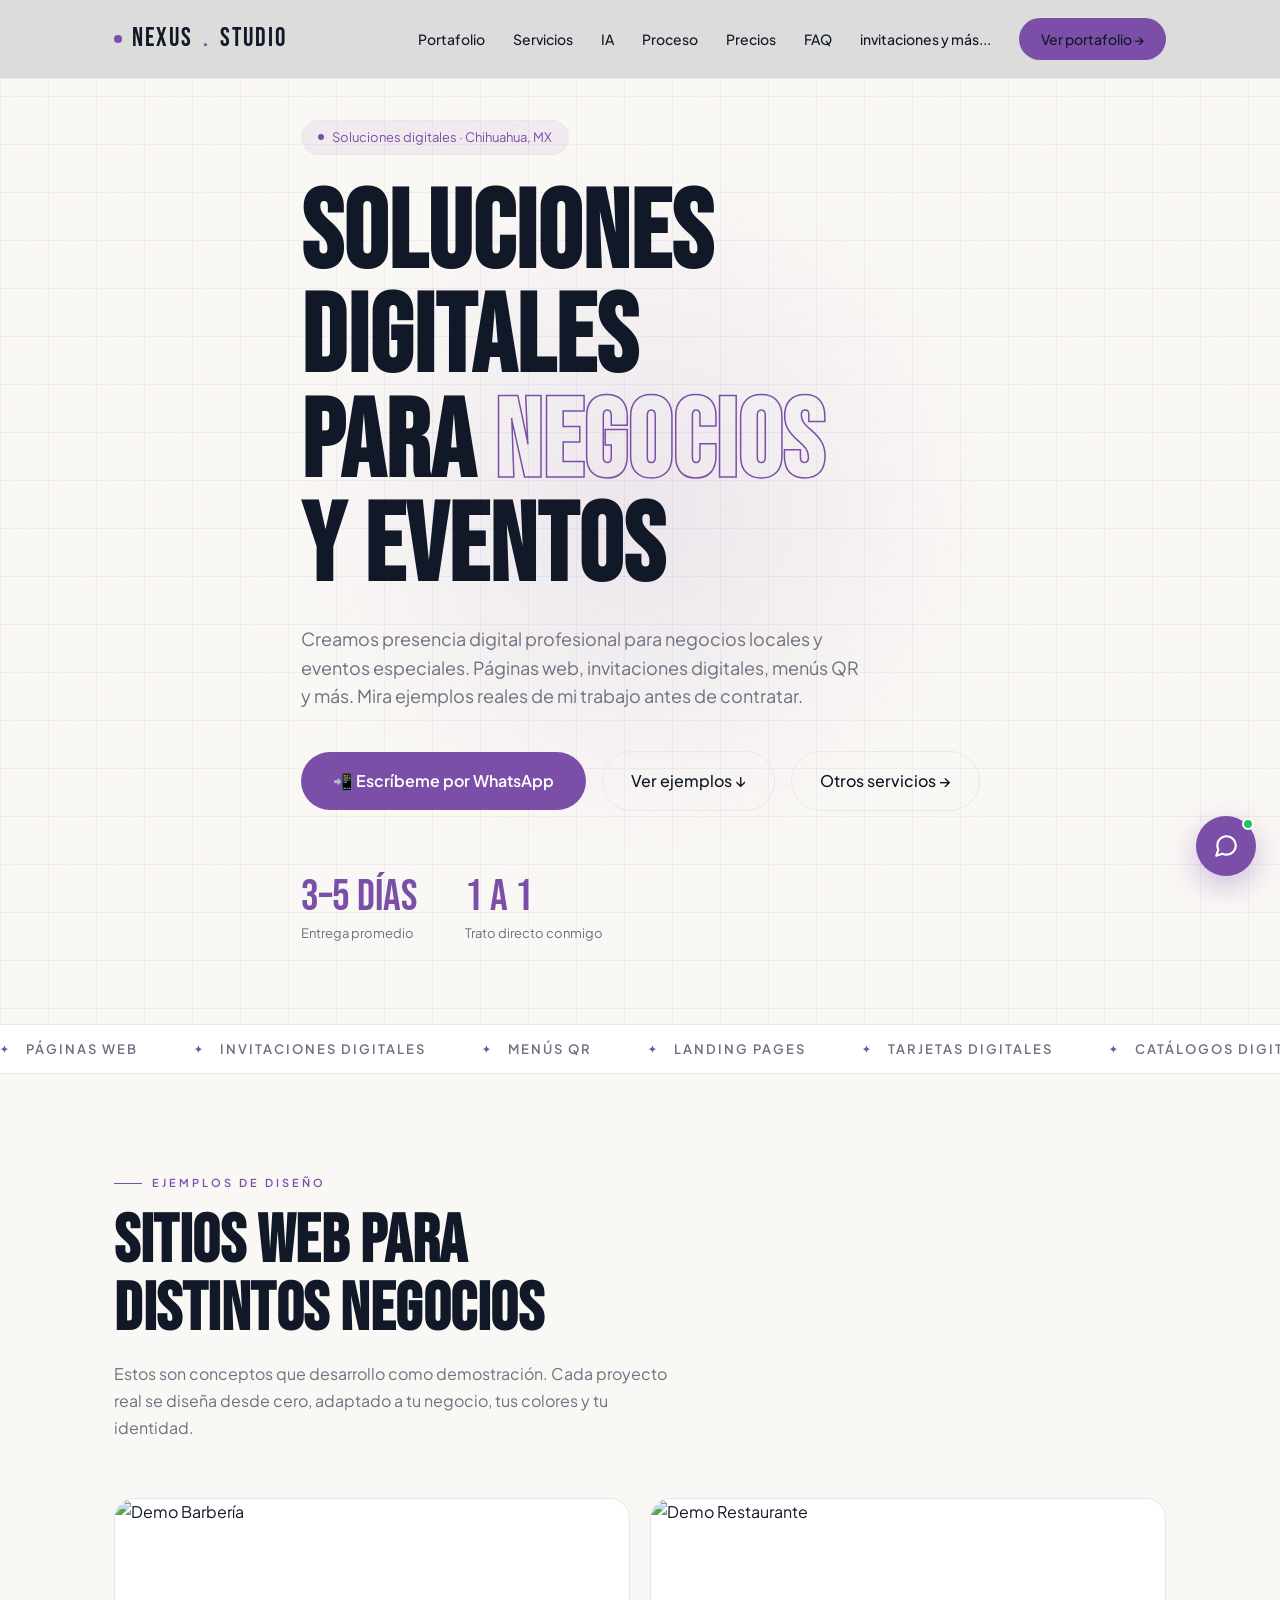
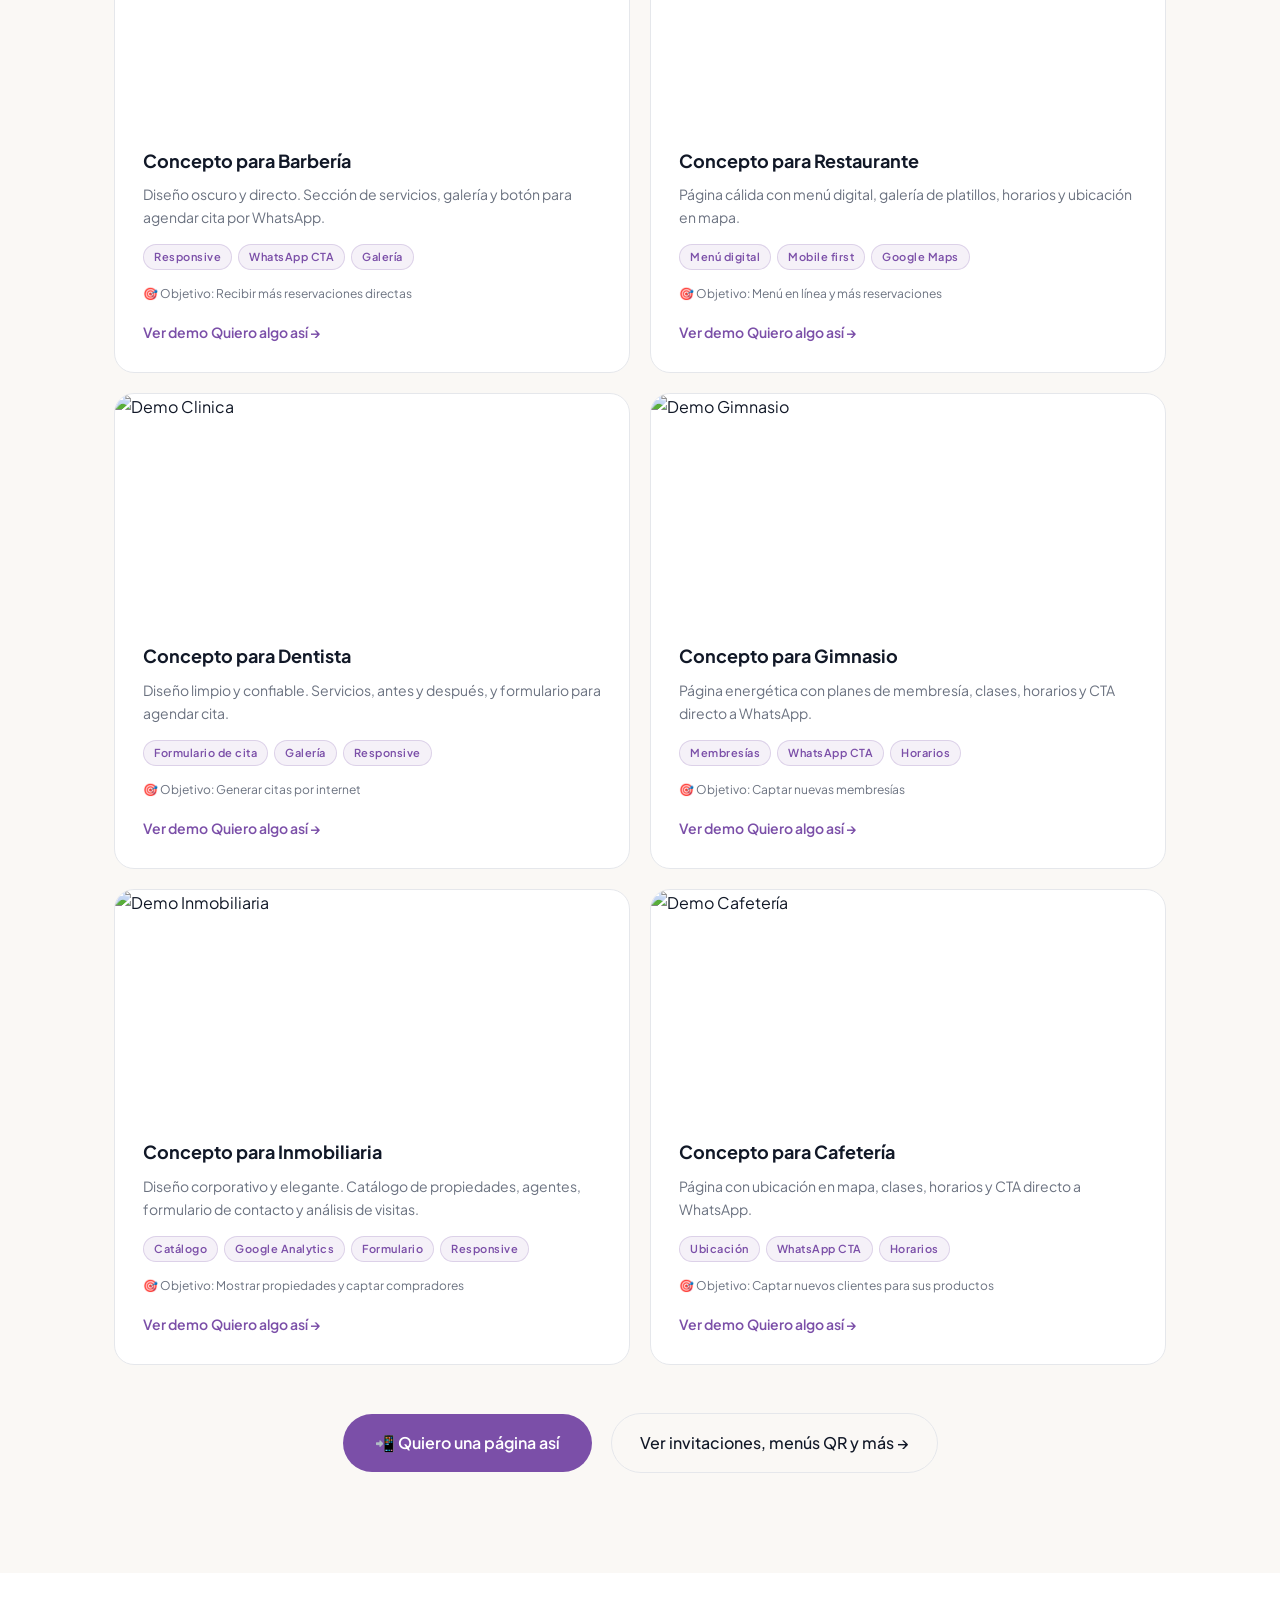
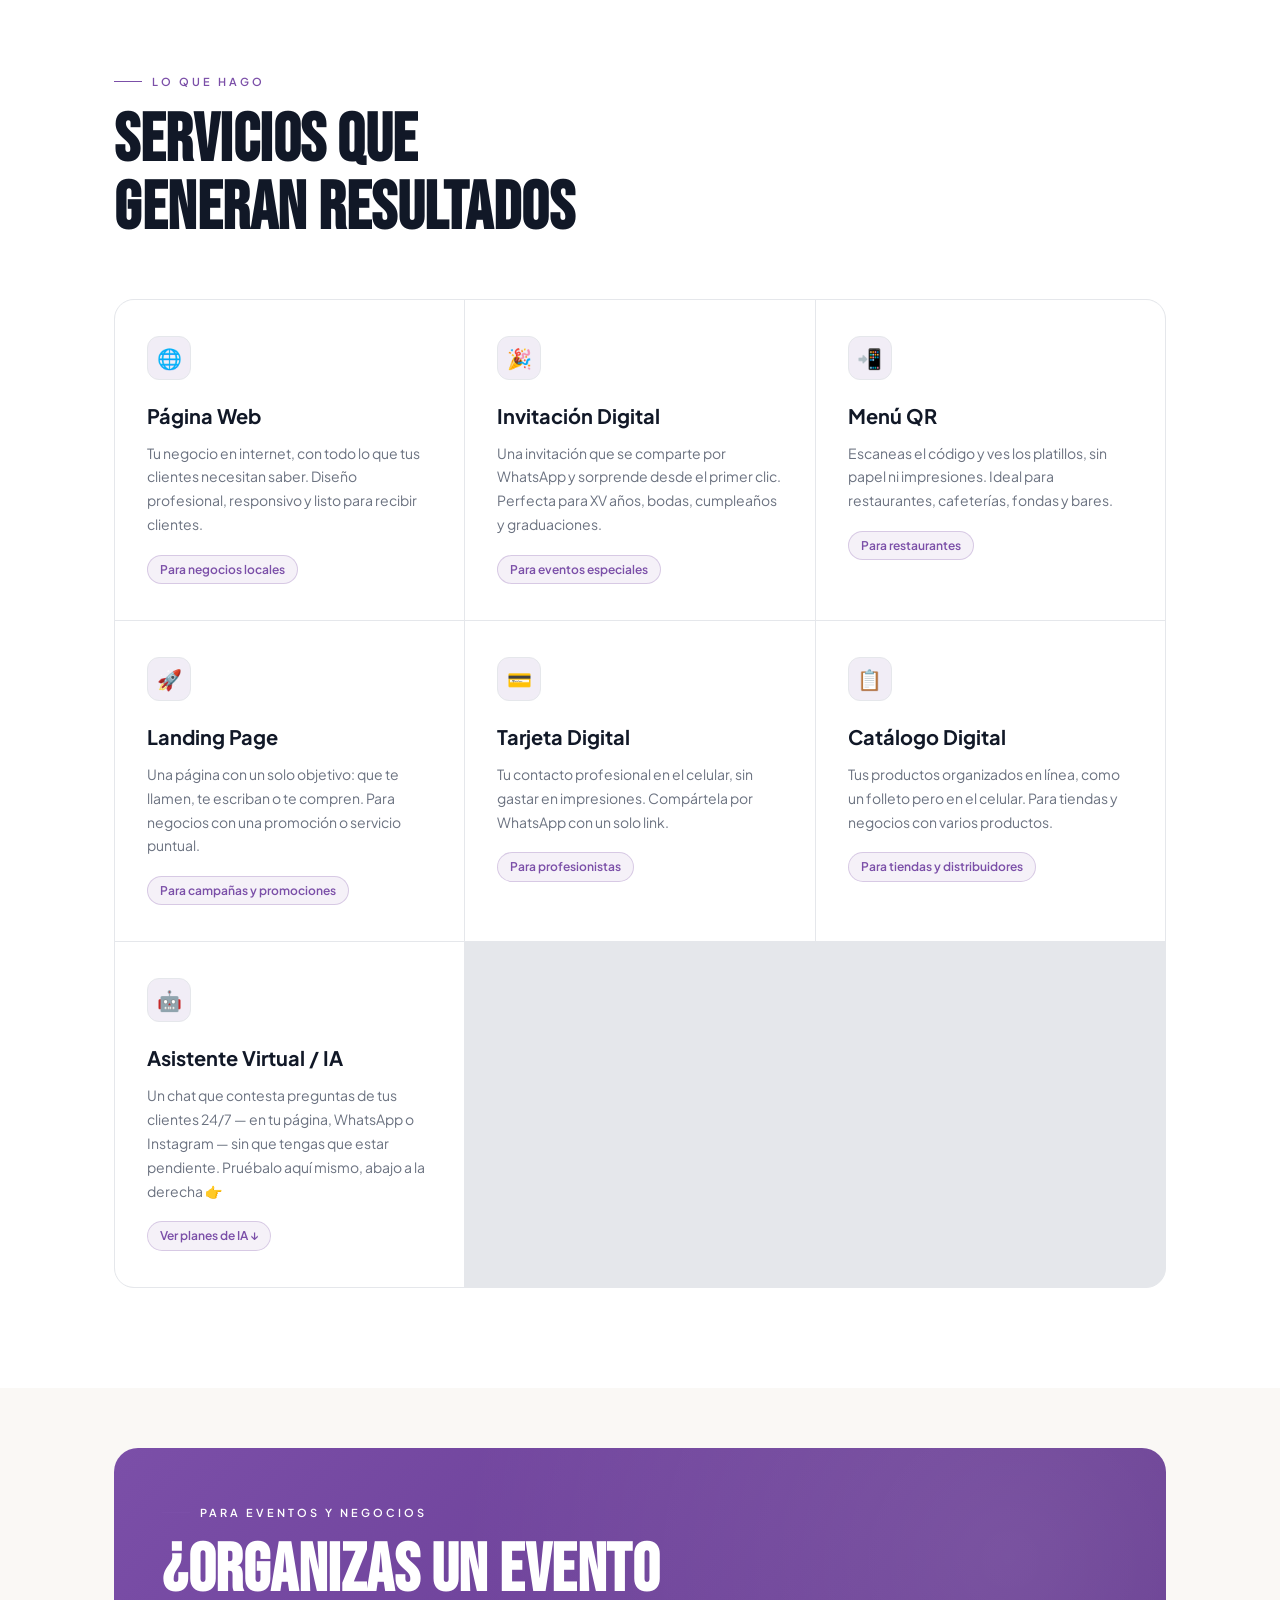
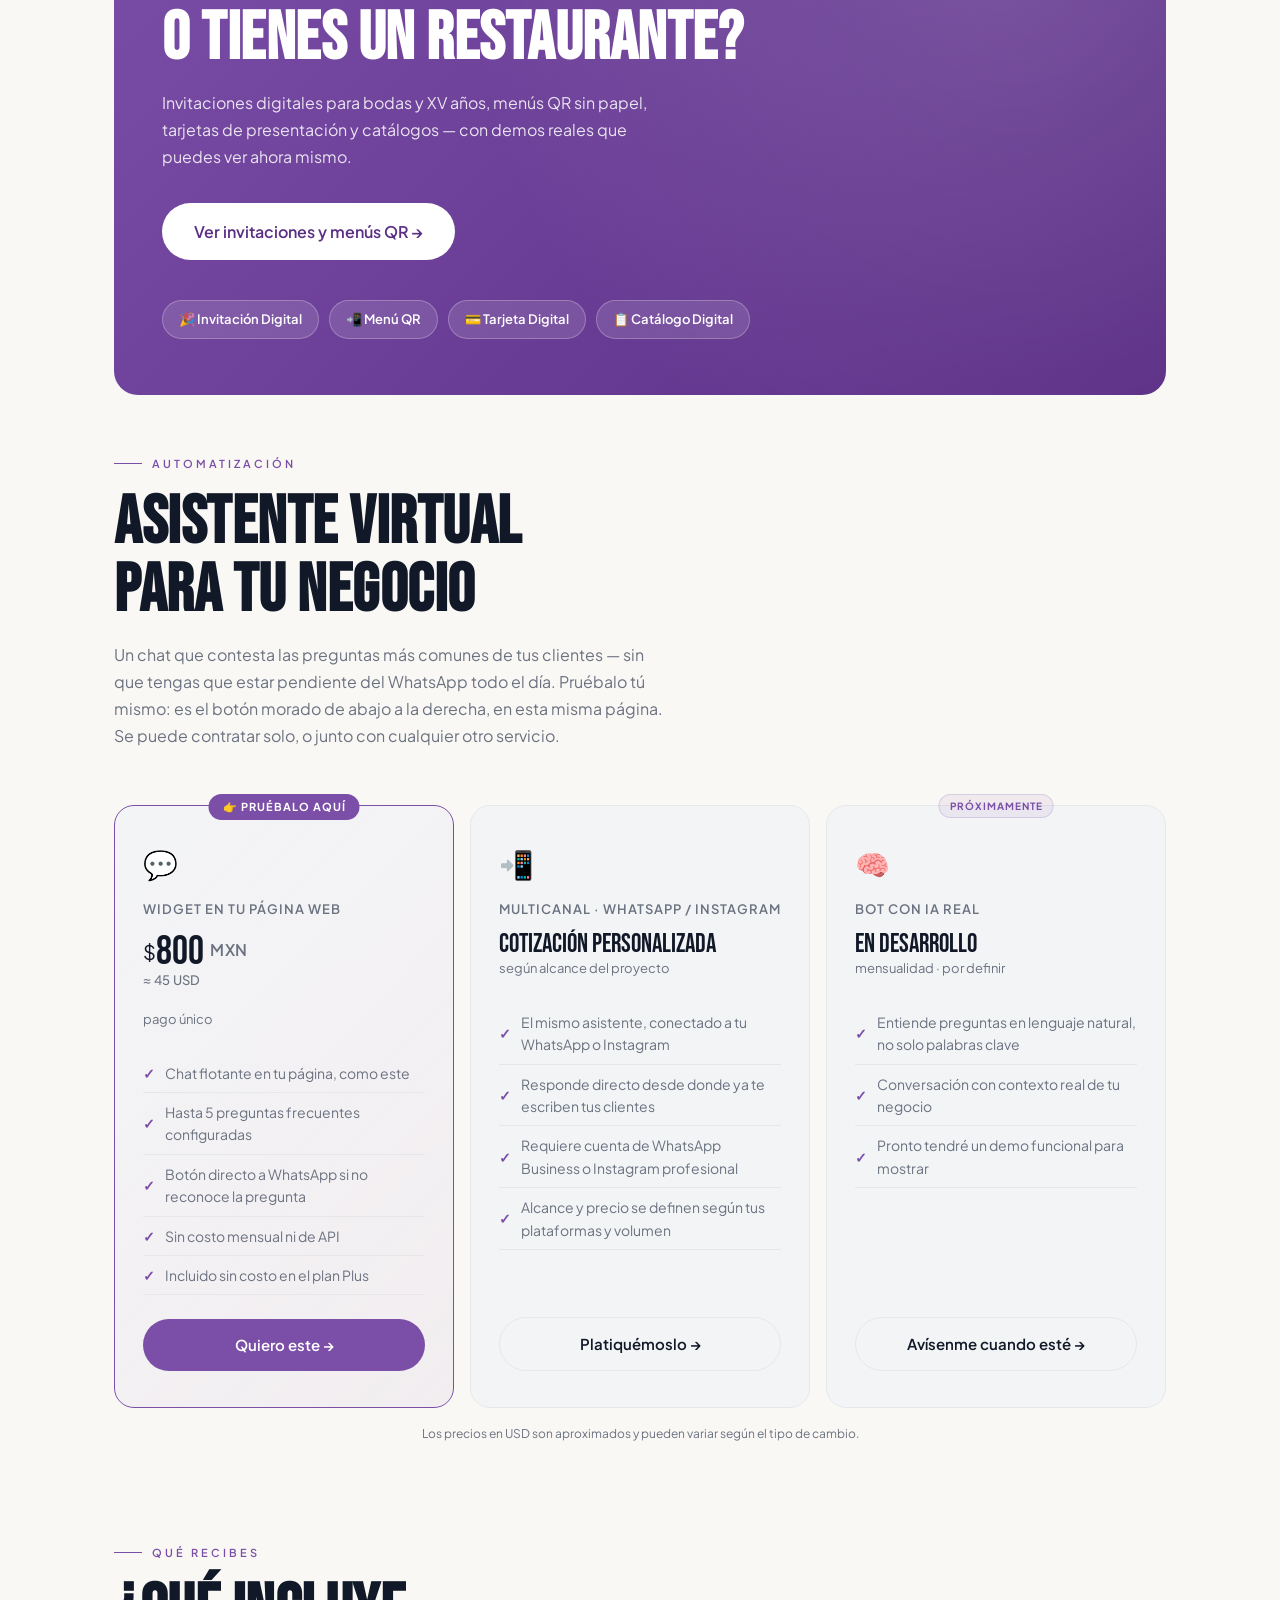
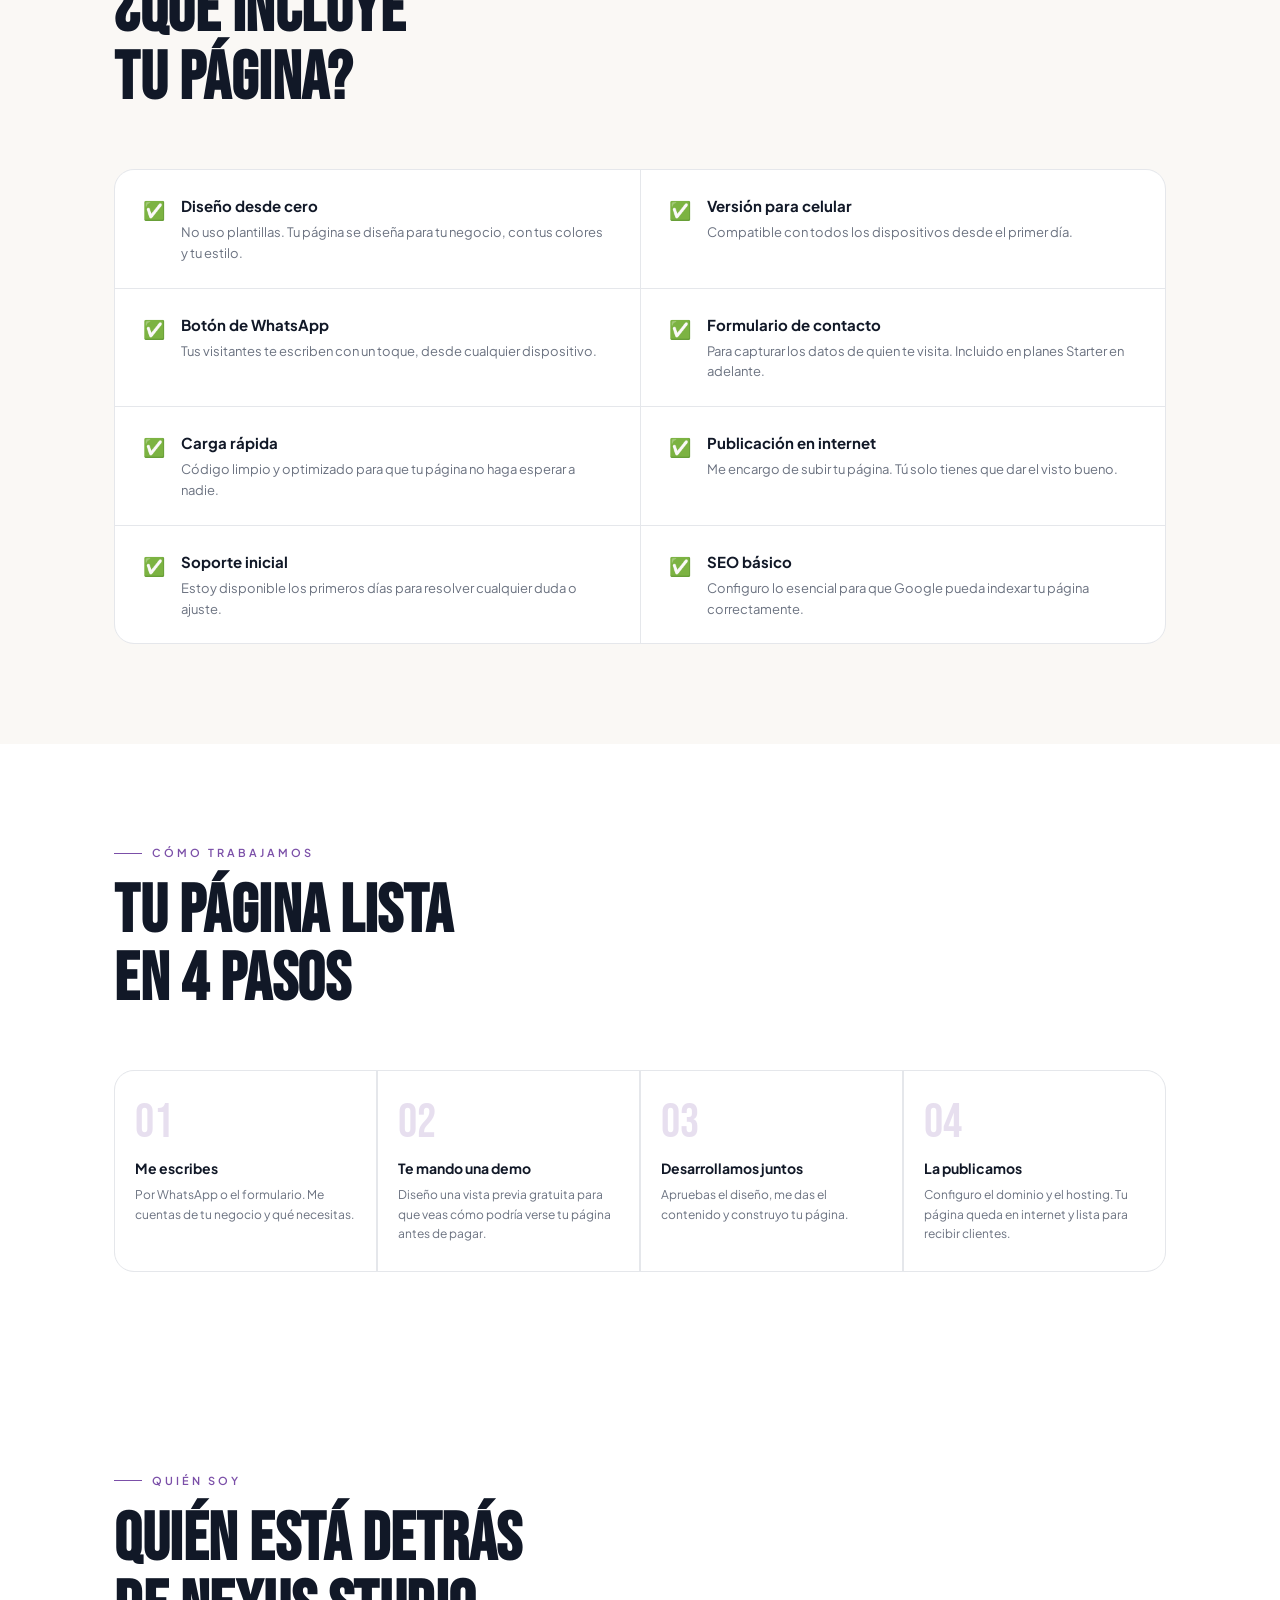
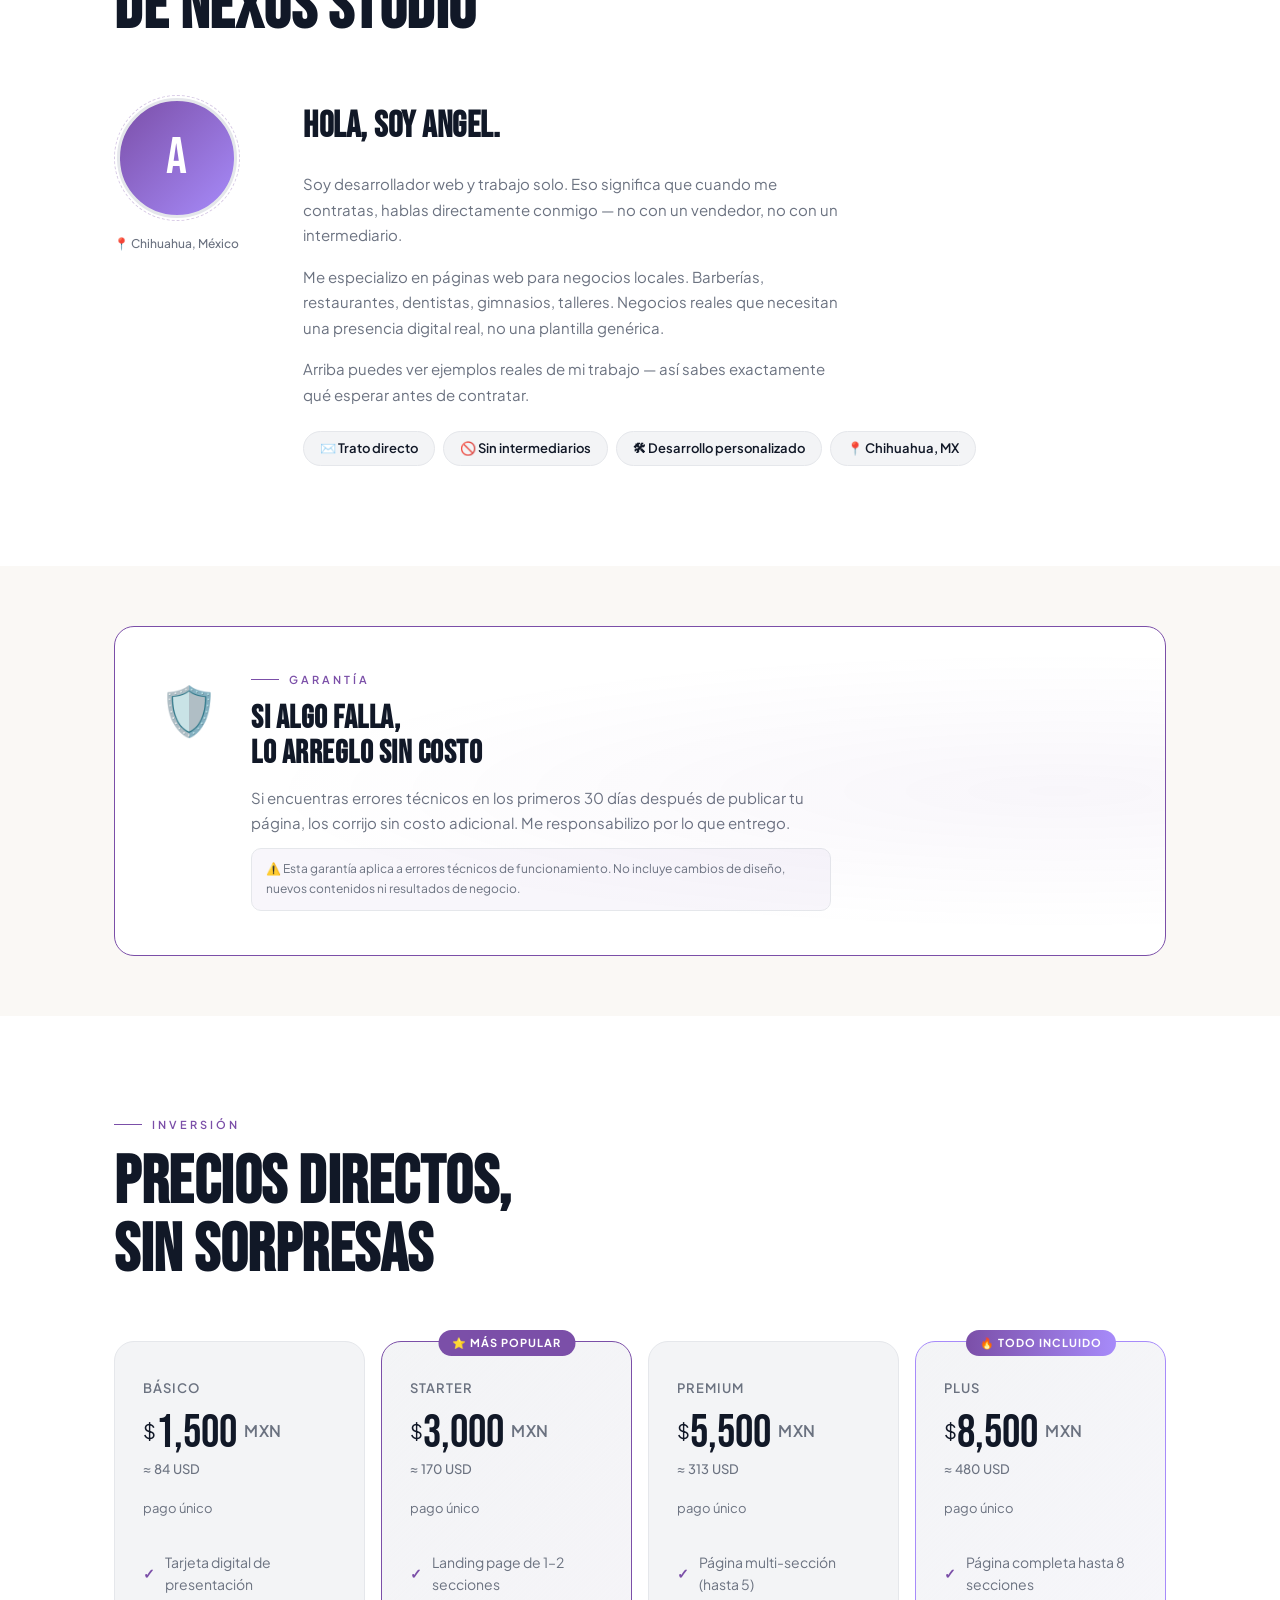
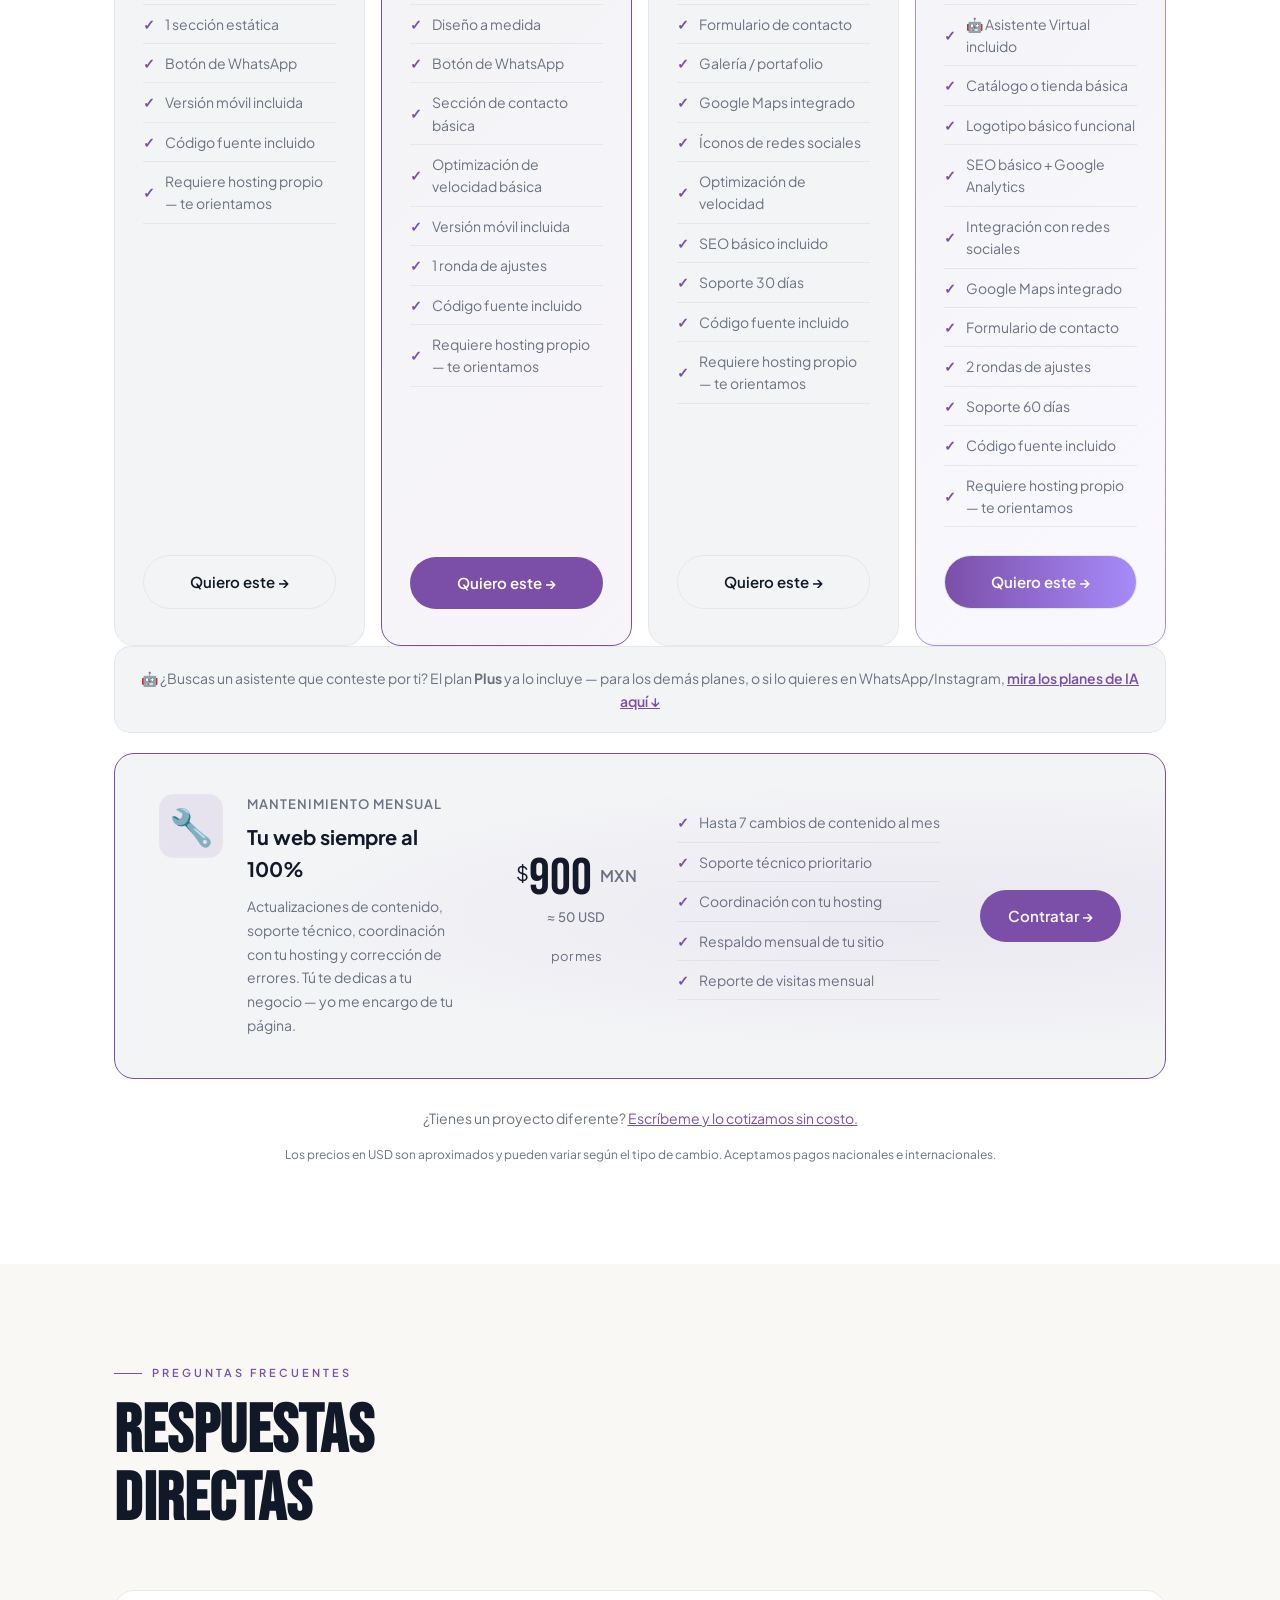
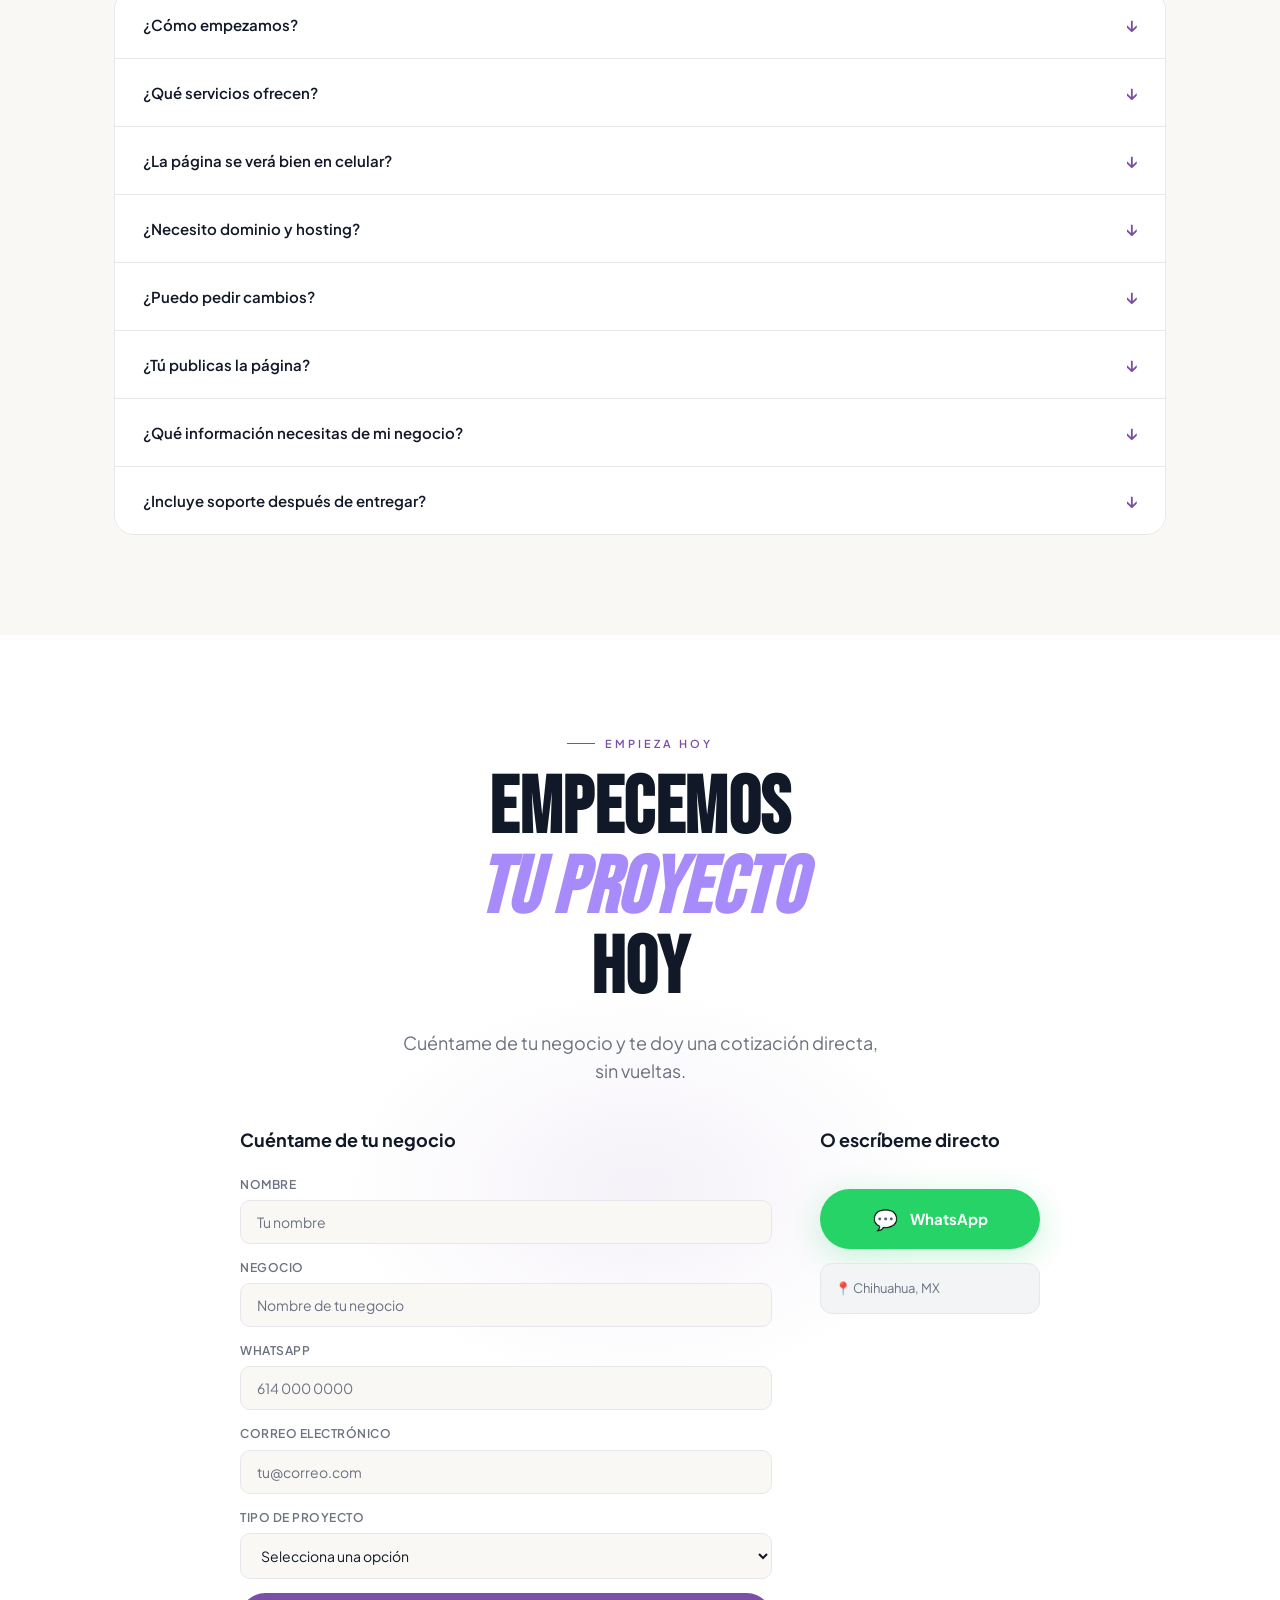
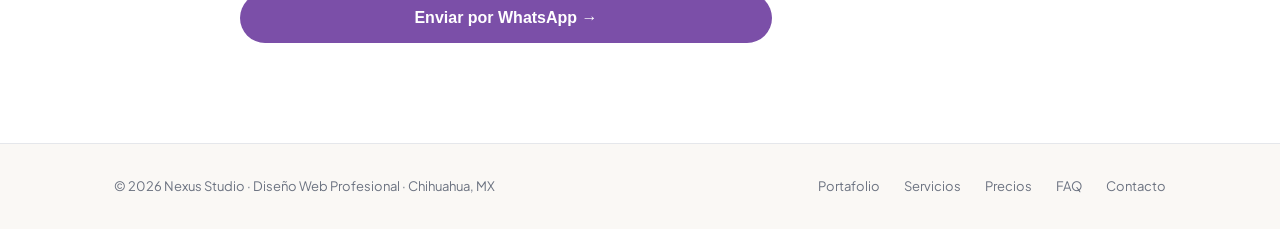
==== commit 64f9253f: "Actualizacíon de nav-links" ====
--- a/index.html
+++ b/index.html
@@ -28,7 +28,7 @@
           <a href="#proceso">Proceso</a>
           <a href="#precios">Precios</a>
           <a href="#faq">FAQ</a>
-          <a href="servicios/index-servicios.html">Invitaciones y Menús QR</a>
+          <a href="servicios/index-servicios.html">invitaciones y más...</a>
           <a href="#portafolio" class="nav-cta">Ver portafolio →</a>
         </div>
         <button class="nav-toggle" id="navToggle" aria-label="Abrir menú">
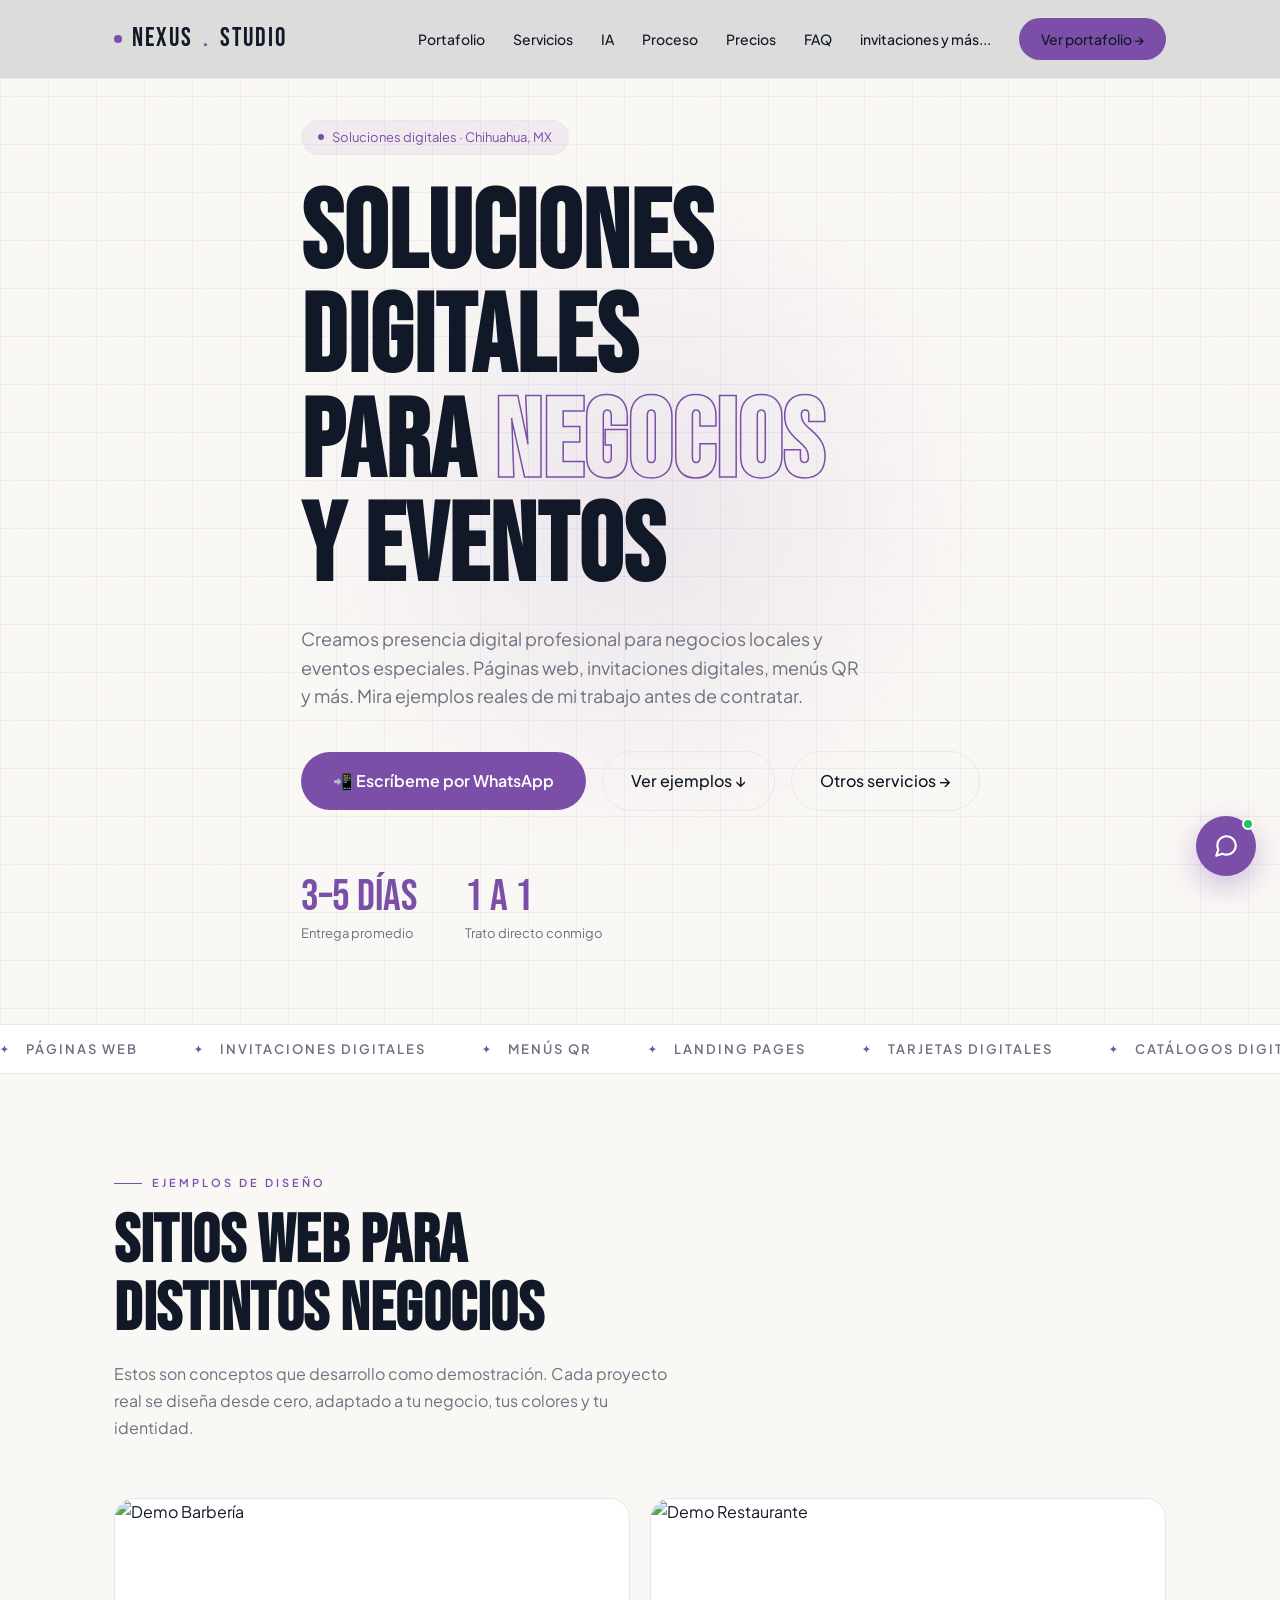
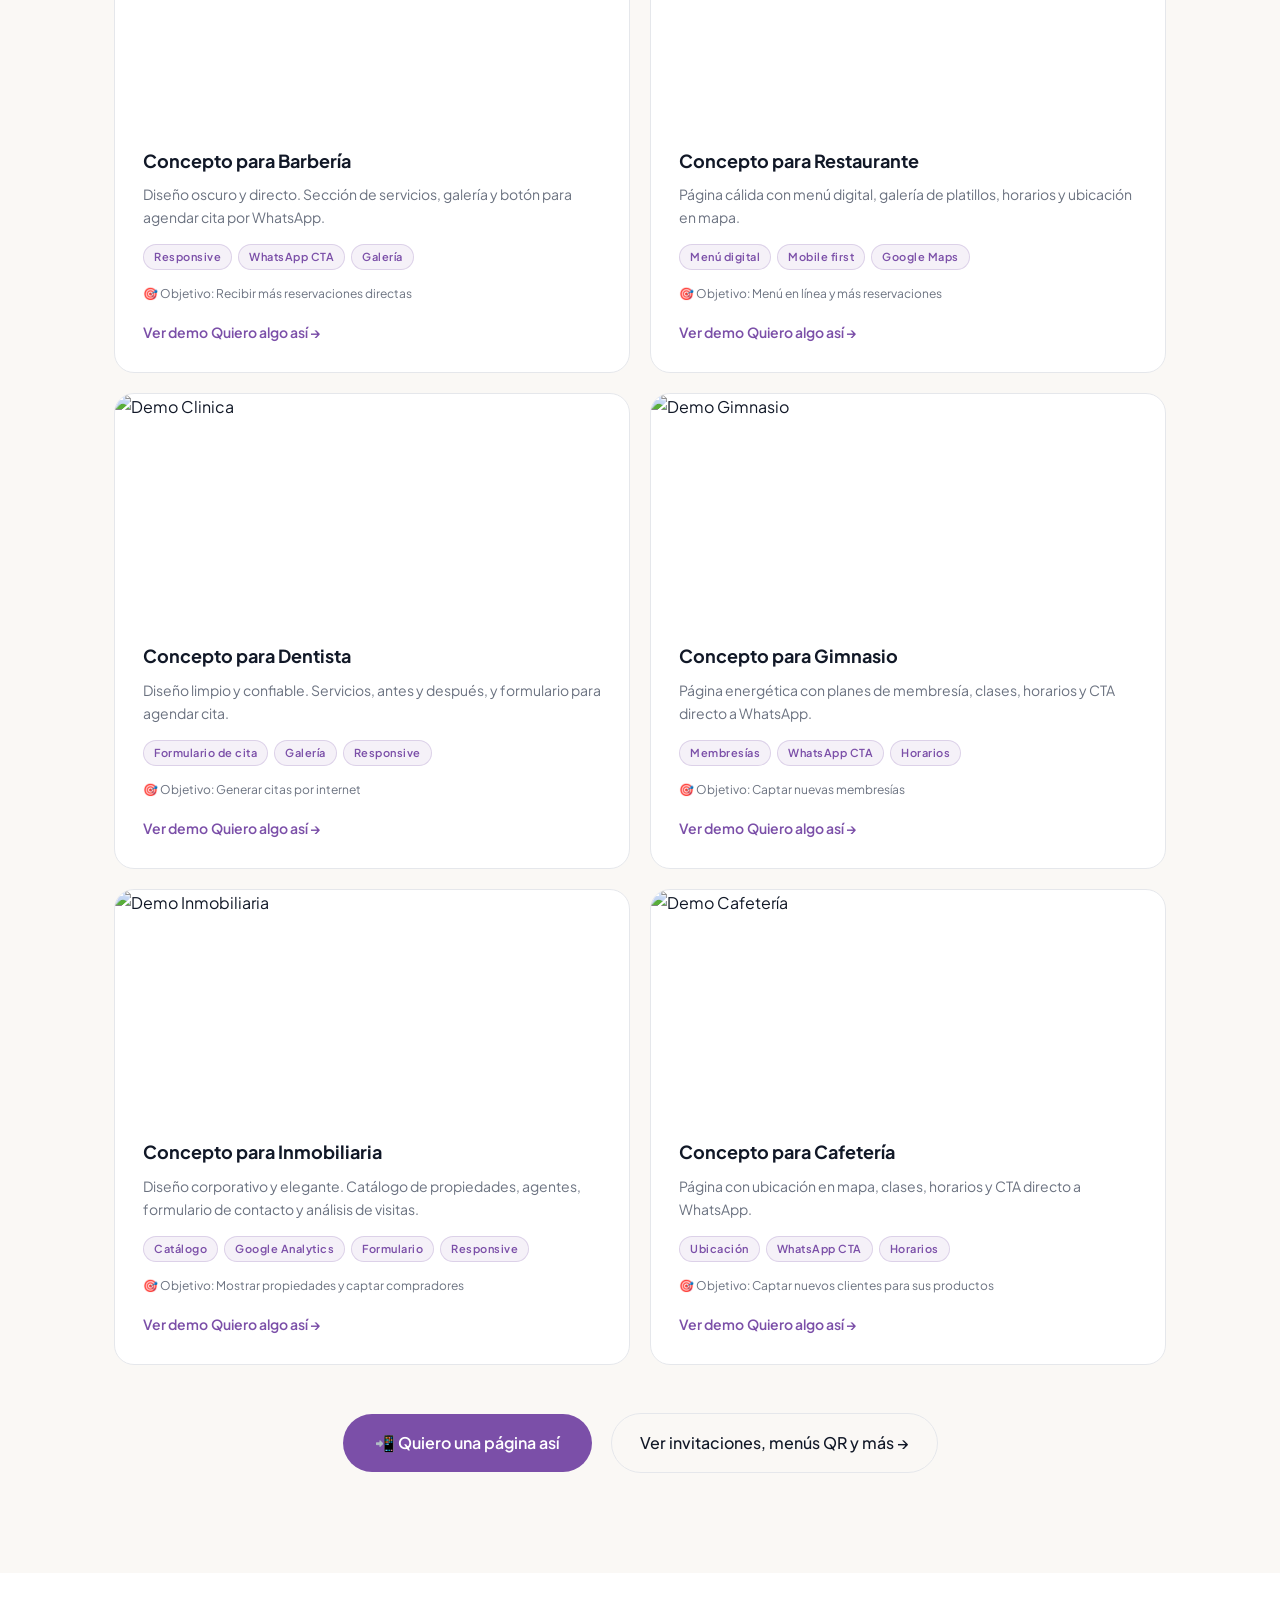
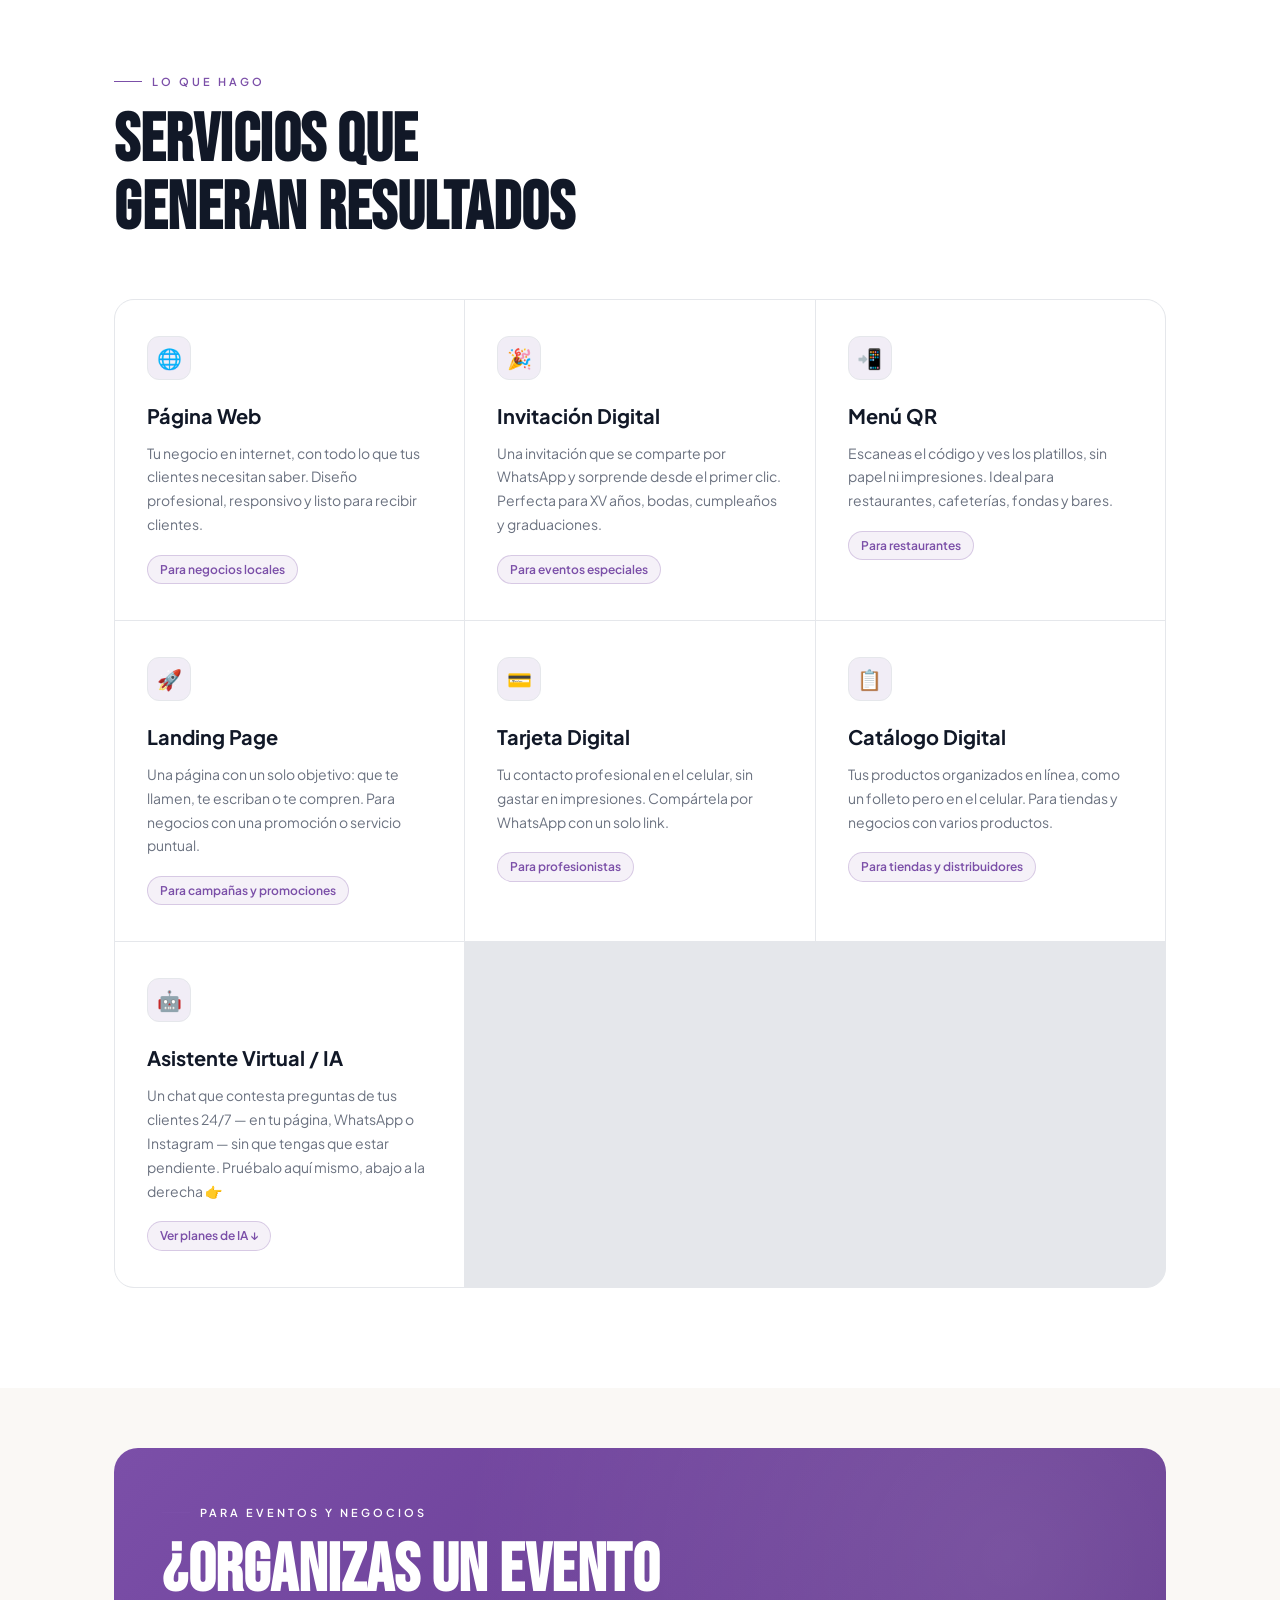
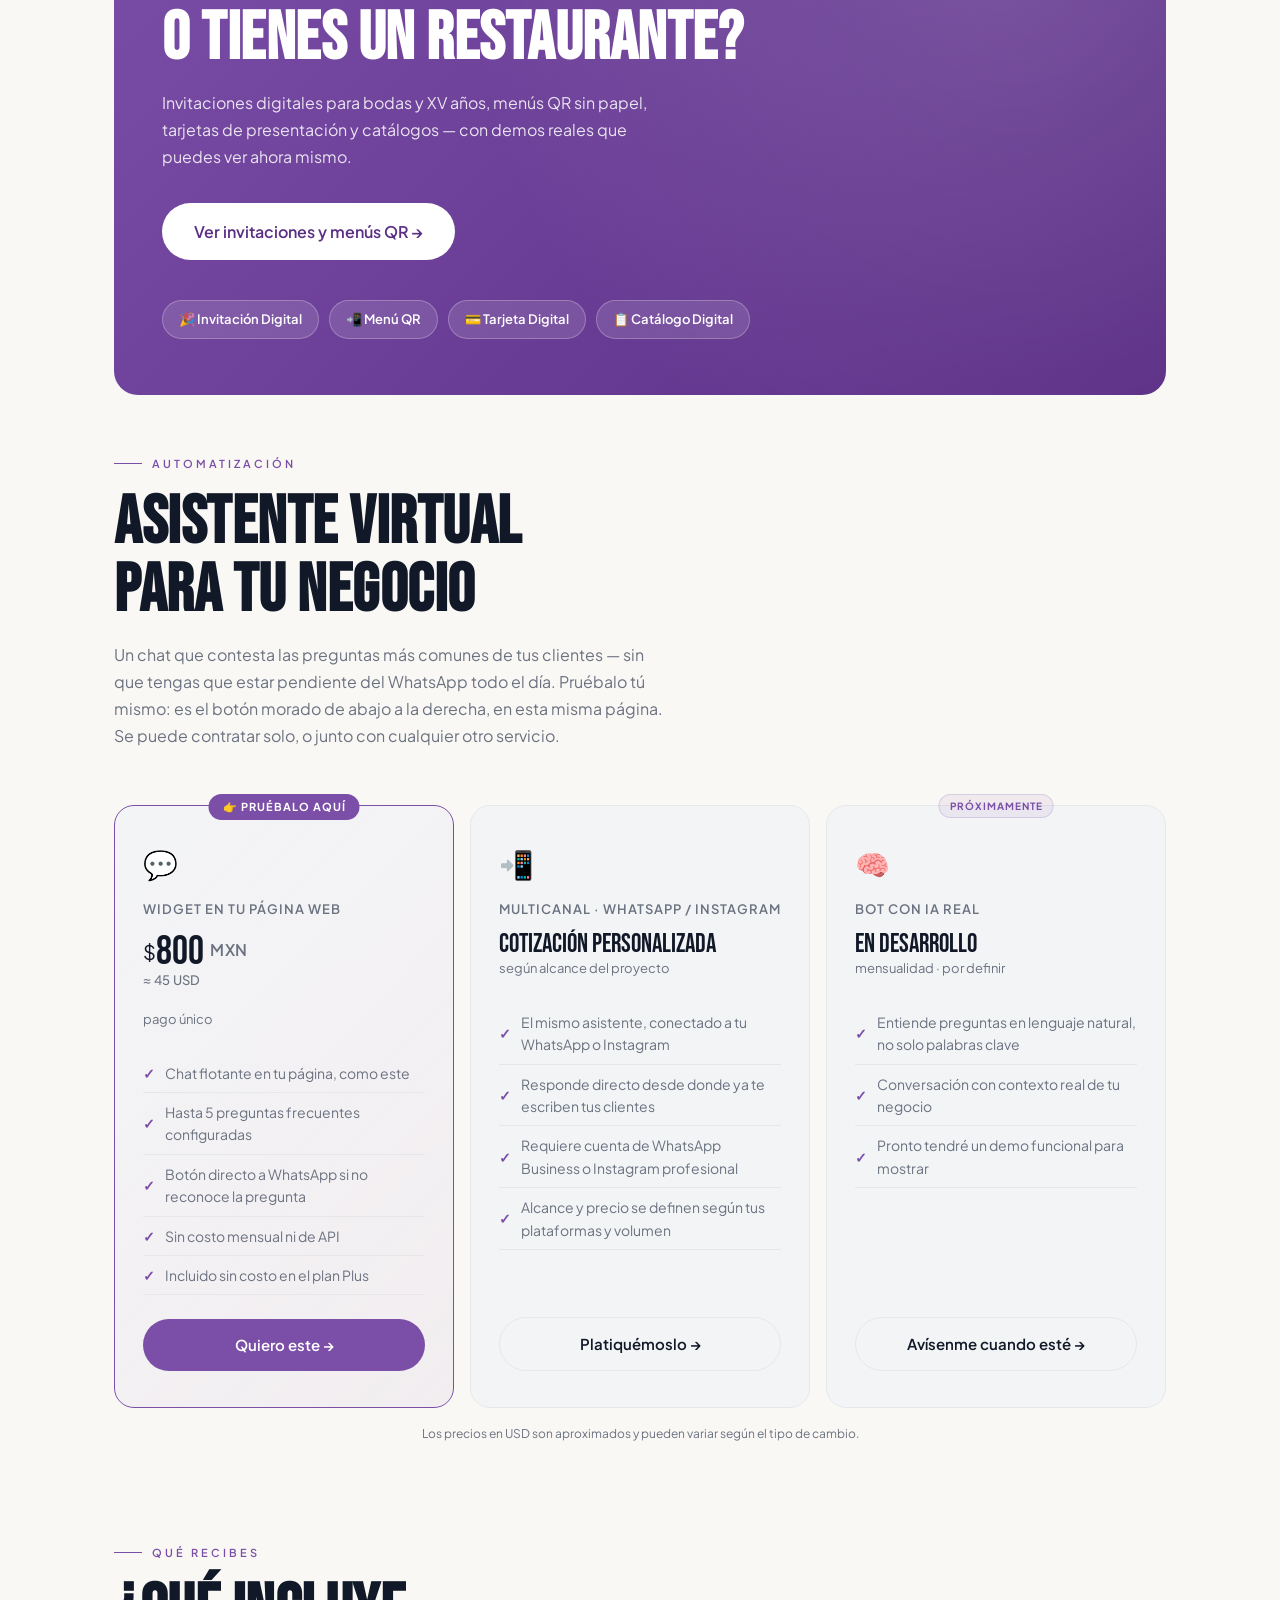
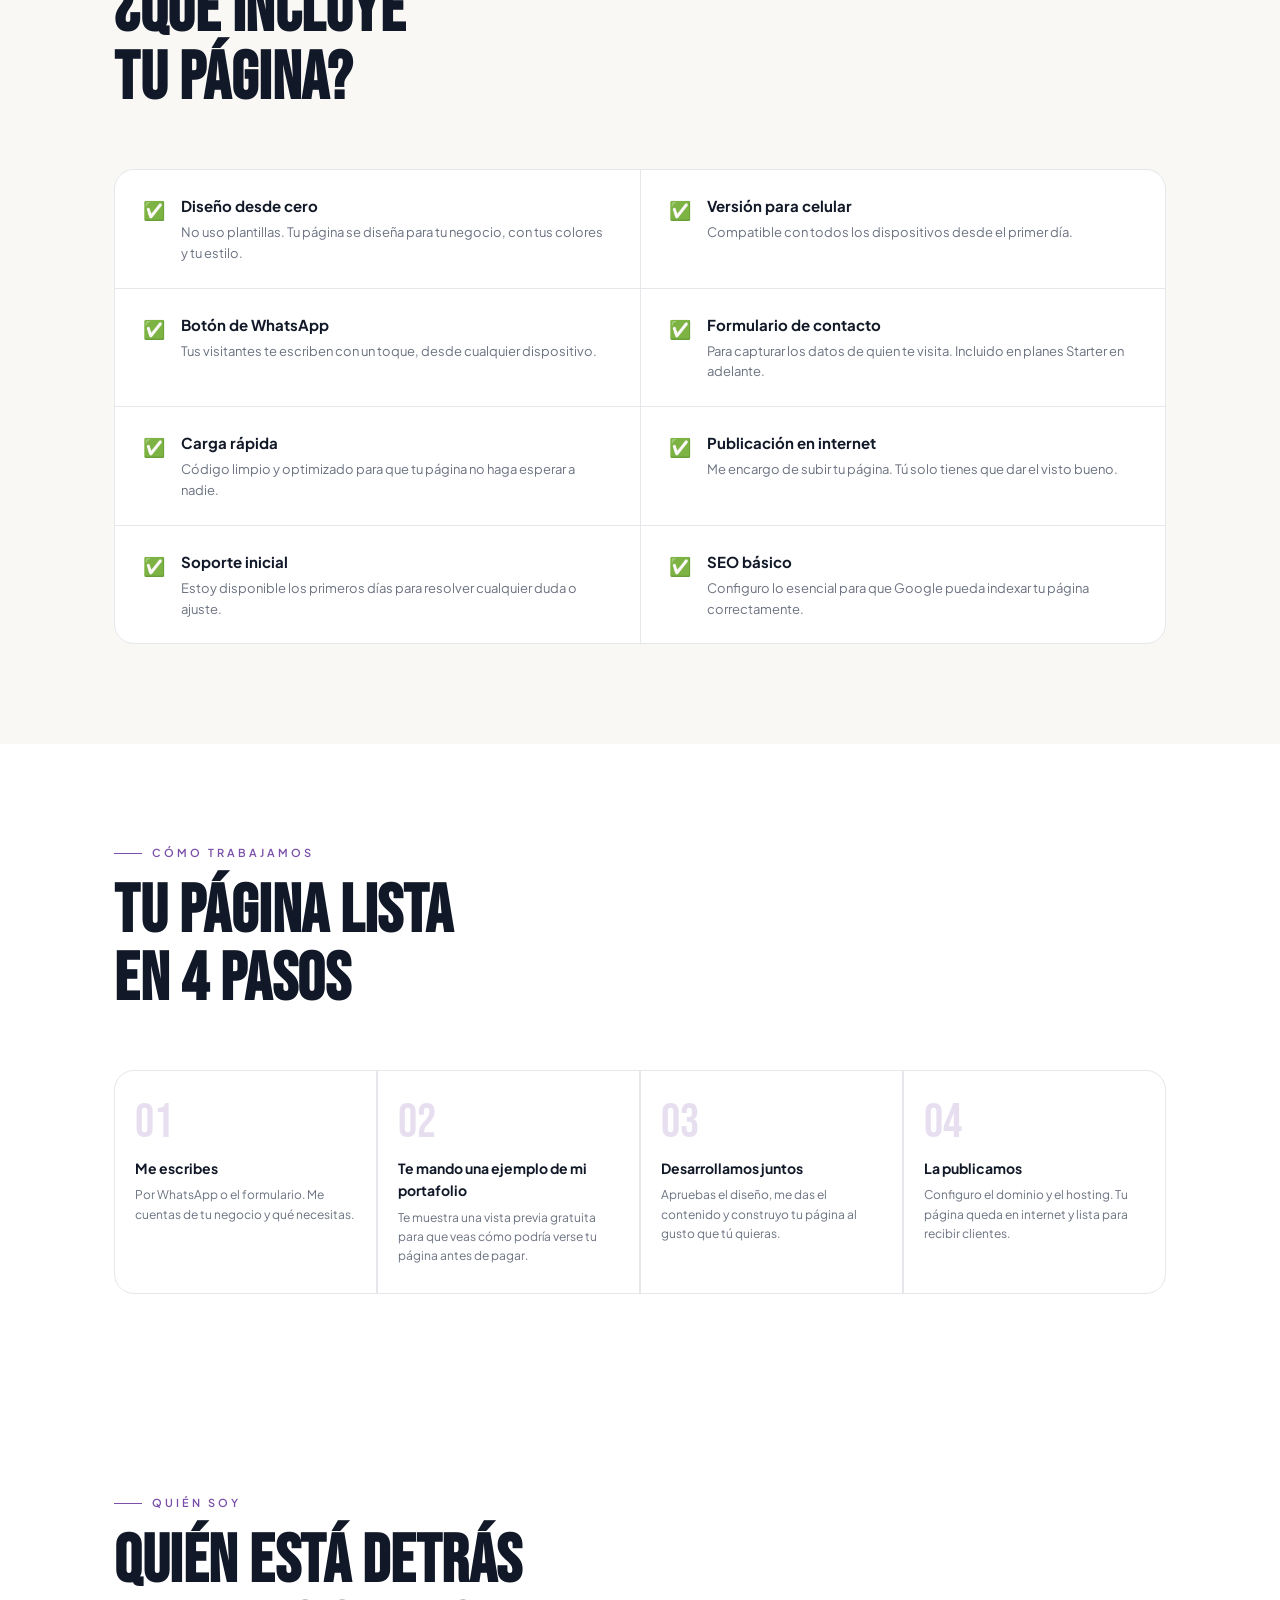
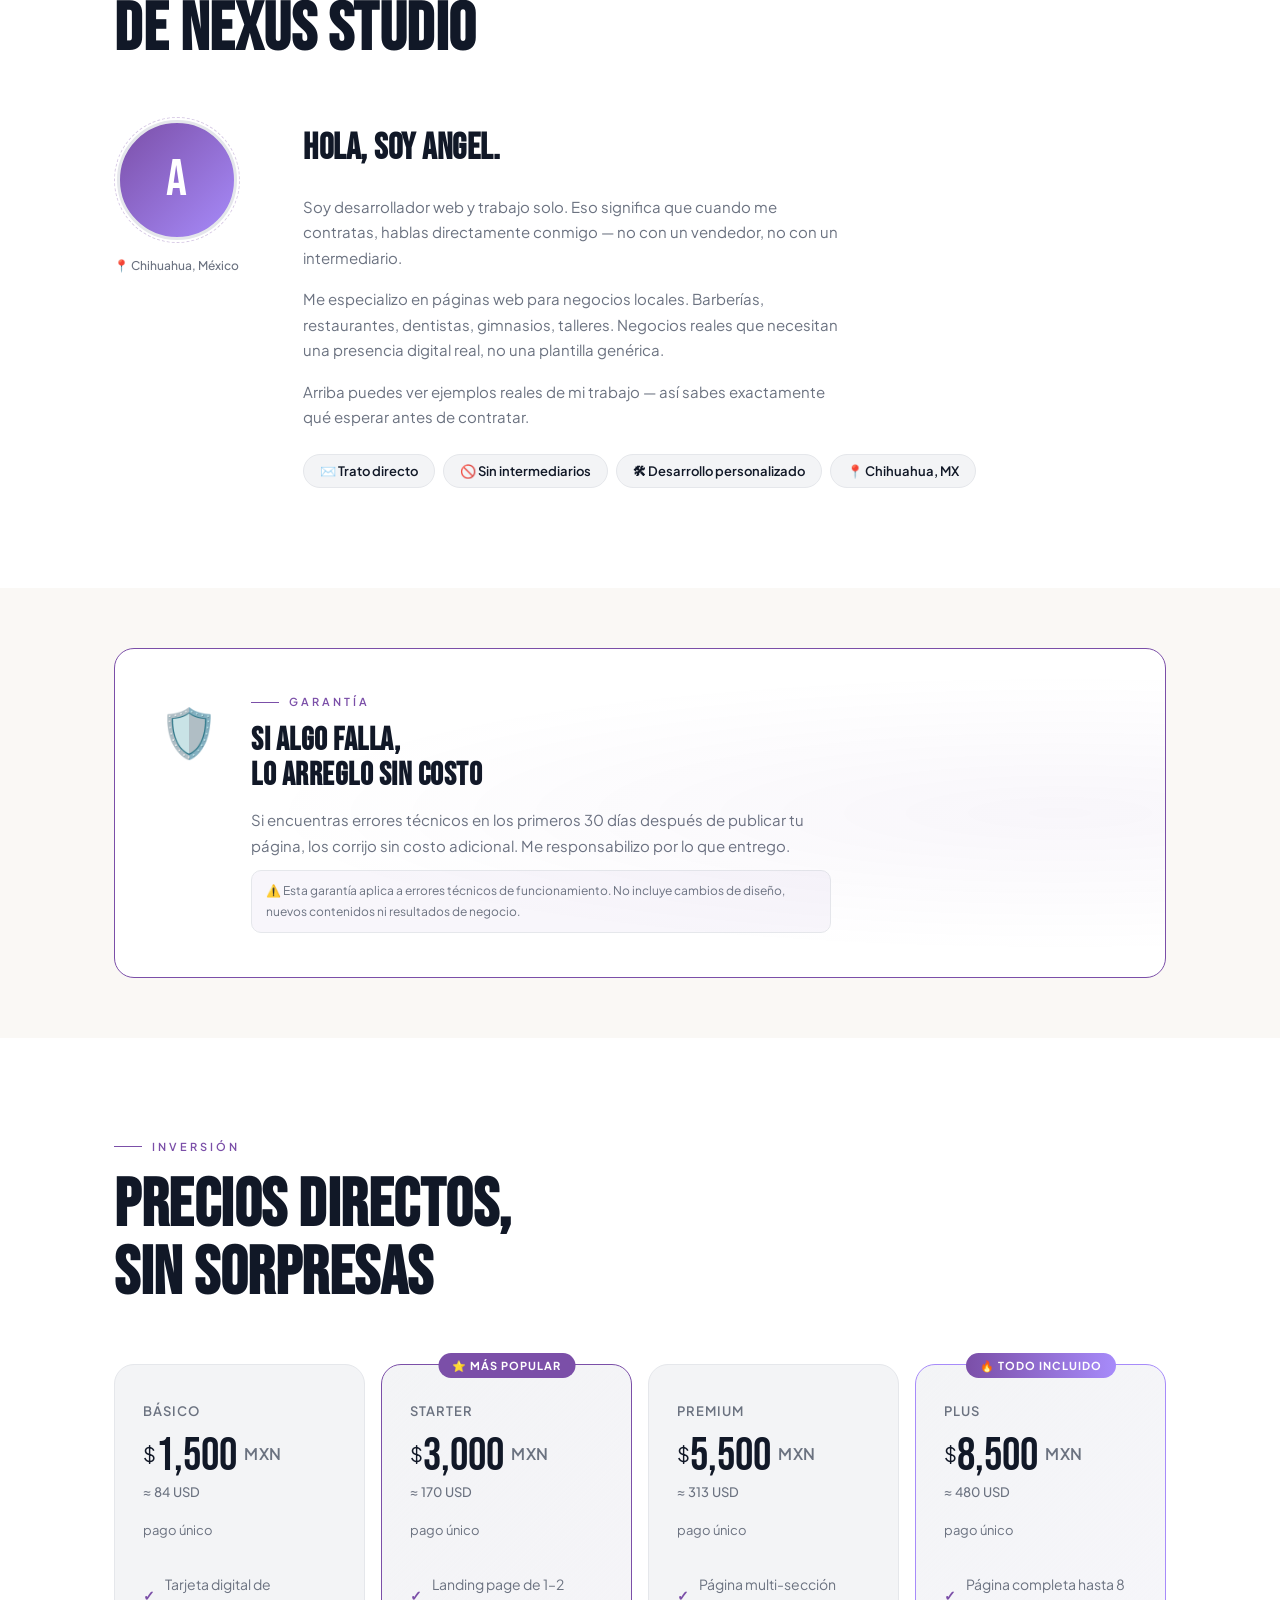
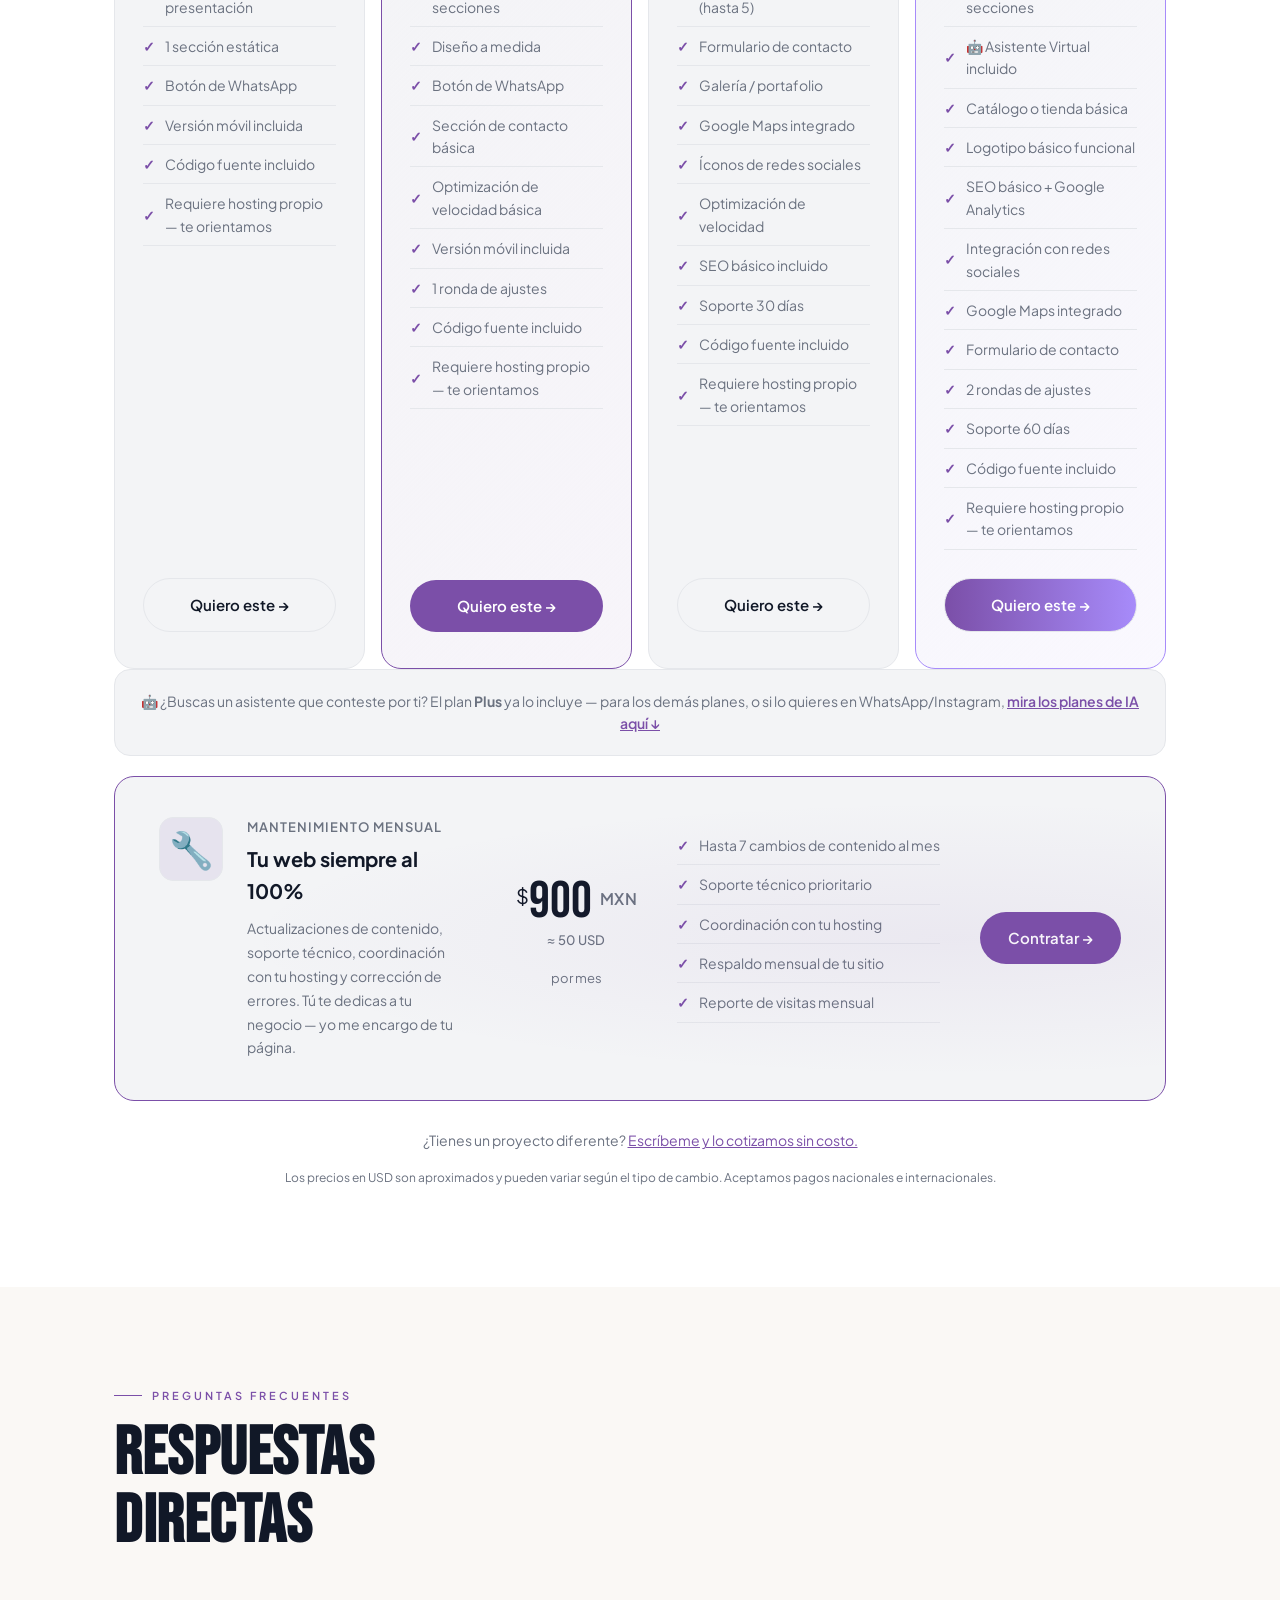
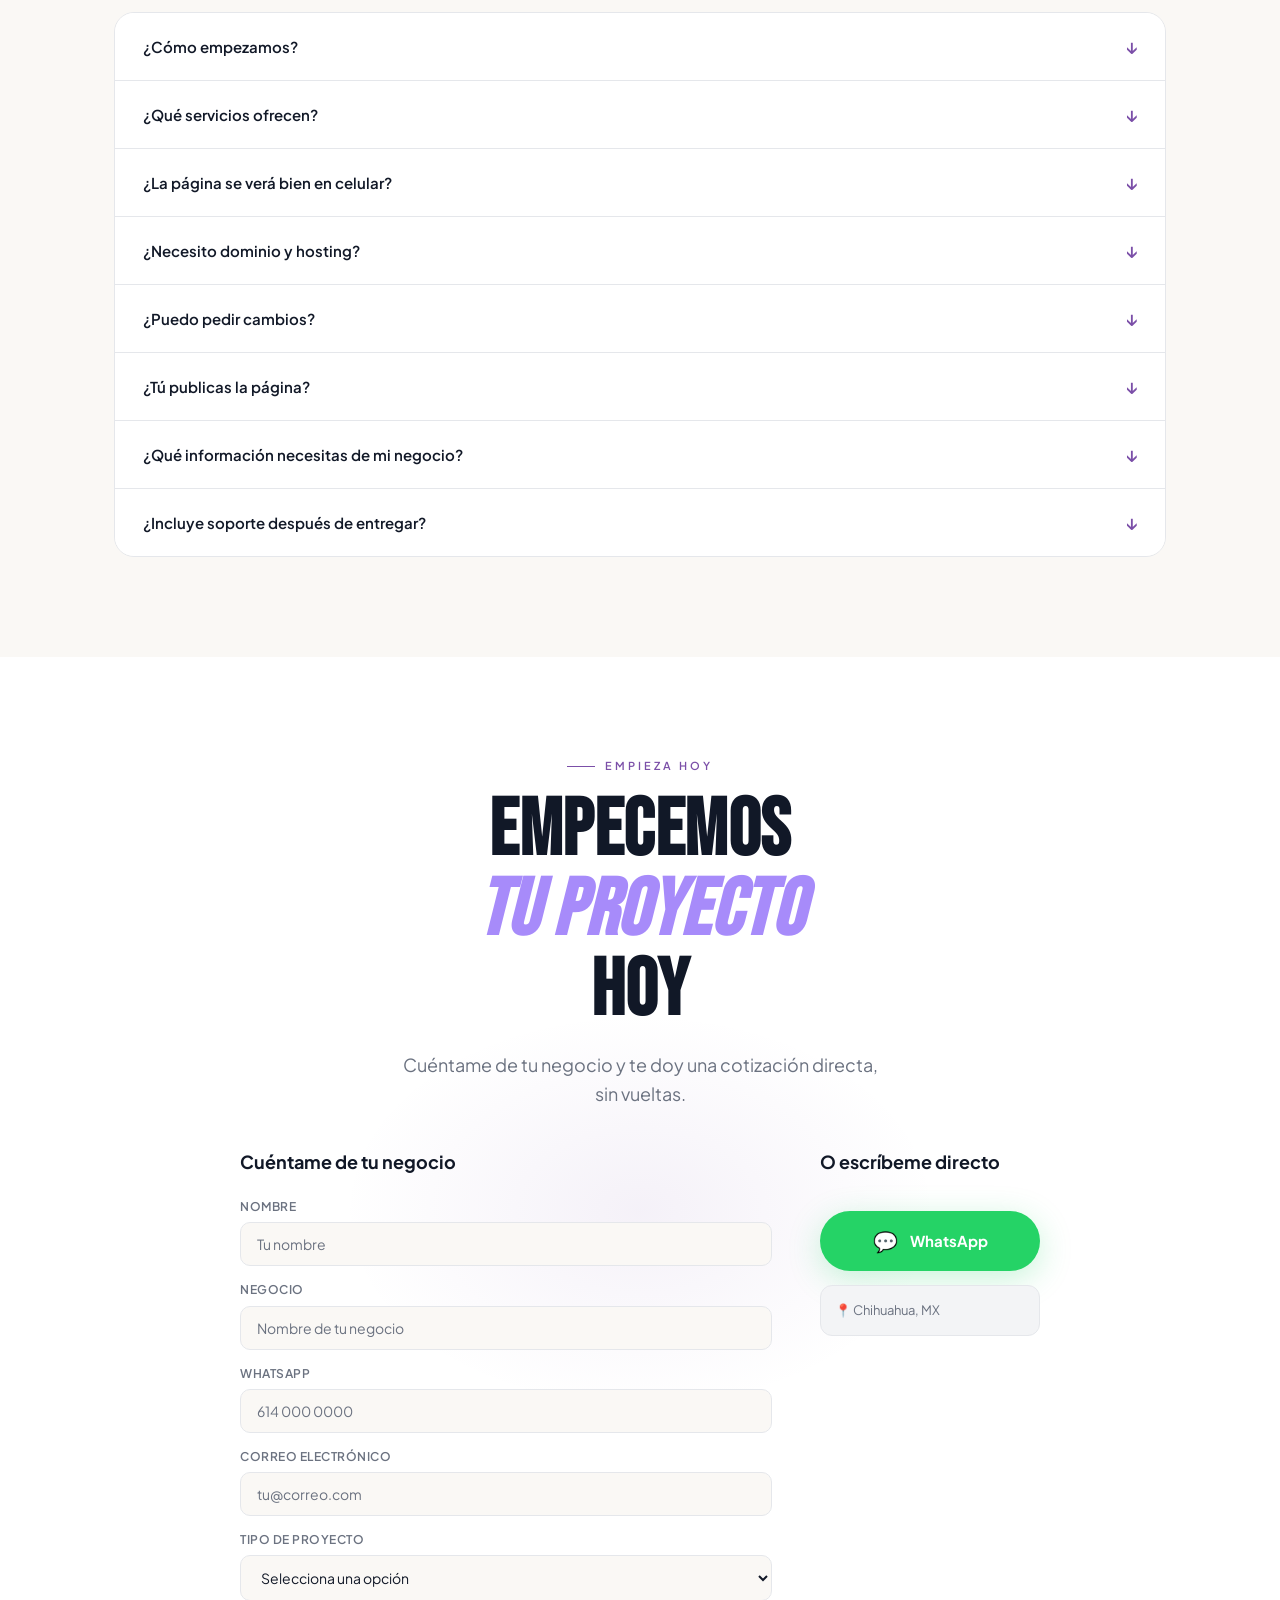
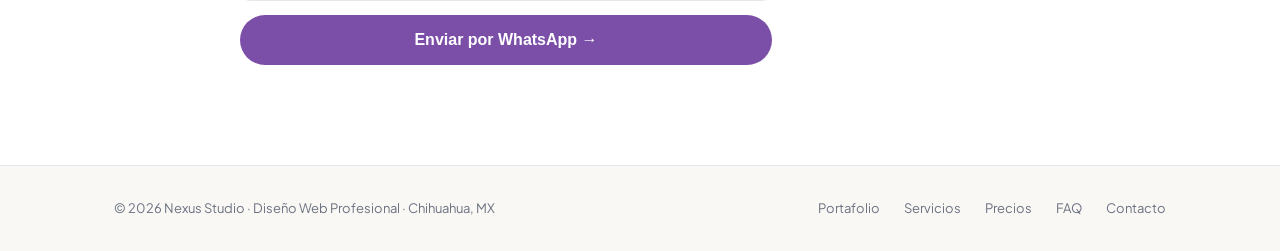
==== commit 8ebd846f: "eliminación de la "demo gratuita"" ====
--- a/index.html
+++ b/index.html
@@ -43,7 +43,7 @@
         <a href="#precios" class="nav-mobile-link">Precios</a>
         <a href="#faq" class="nav-mobile-link">FAQ</a>
         <a href="servicios/index-servicios.html" class="nav-mobile-link"
-          >Invitaciones y Menús QR</a
+          >invitaciones y más...</a
         >
         <a href="#portafolio" class="nav-mobile-link nav-mobile-cta"
           >Ver portafolio →</a
@@ -666,9 +666,9 @@
           </div>
           <div class="step">
             <div class="step-num">02</div>
-            <h4>Te mando una demo</h4>
-            <p>
-              Diseño una vista previa gratuita para que veas cómo podría verse
+            <h4>Te mando una ejemplo de mi portafolio</h4>
+            <p>
+              Te muestra una vista previa gratuita para que veas cómo podría verse
               tu página antes de pagar.
             </p>
           </div>
@@ -676,7 +676,8 @@
             <div class="step-num">03</div>
             <h4>Desarrollamos juntos</h4>
             <p>
-              Apruebas el diseño, me das el contenido y construyo tu página.
+              Apruebas el diseño, me das el contenido y construyo tu página
+              al gusto que tú quieras.
             </p>
           </div>
           <div class="step">
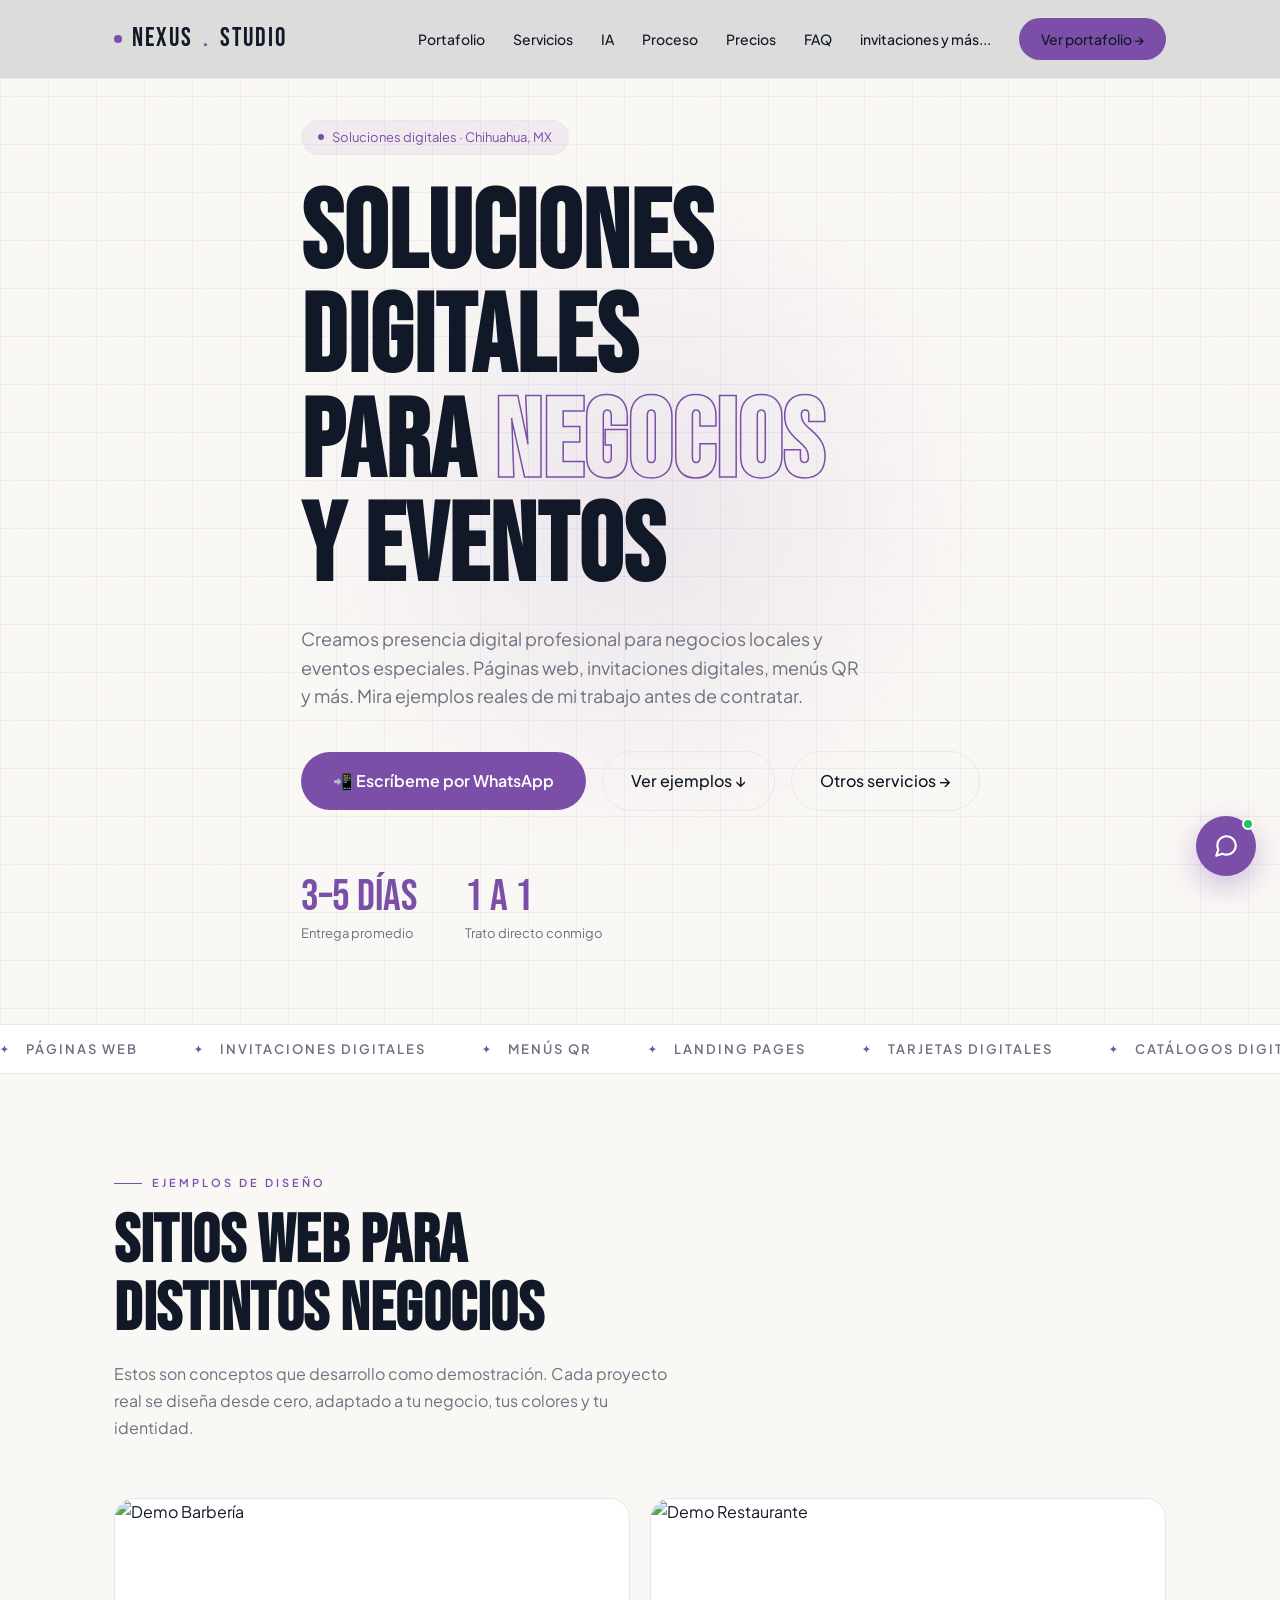
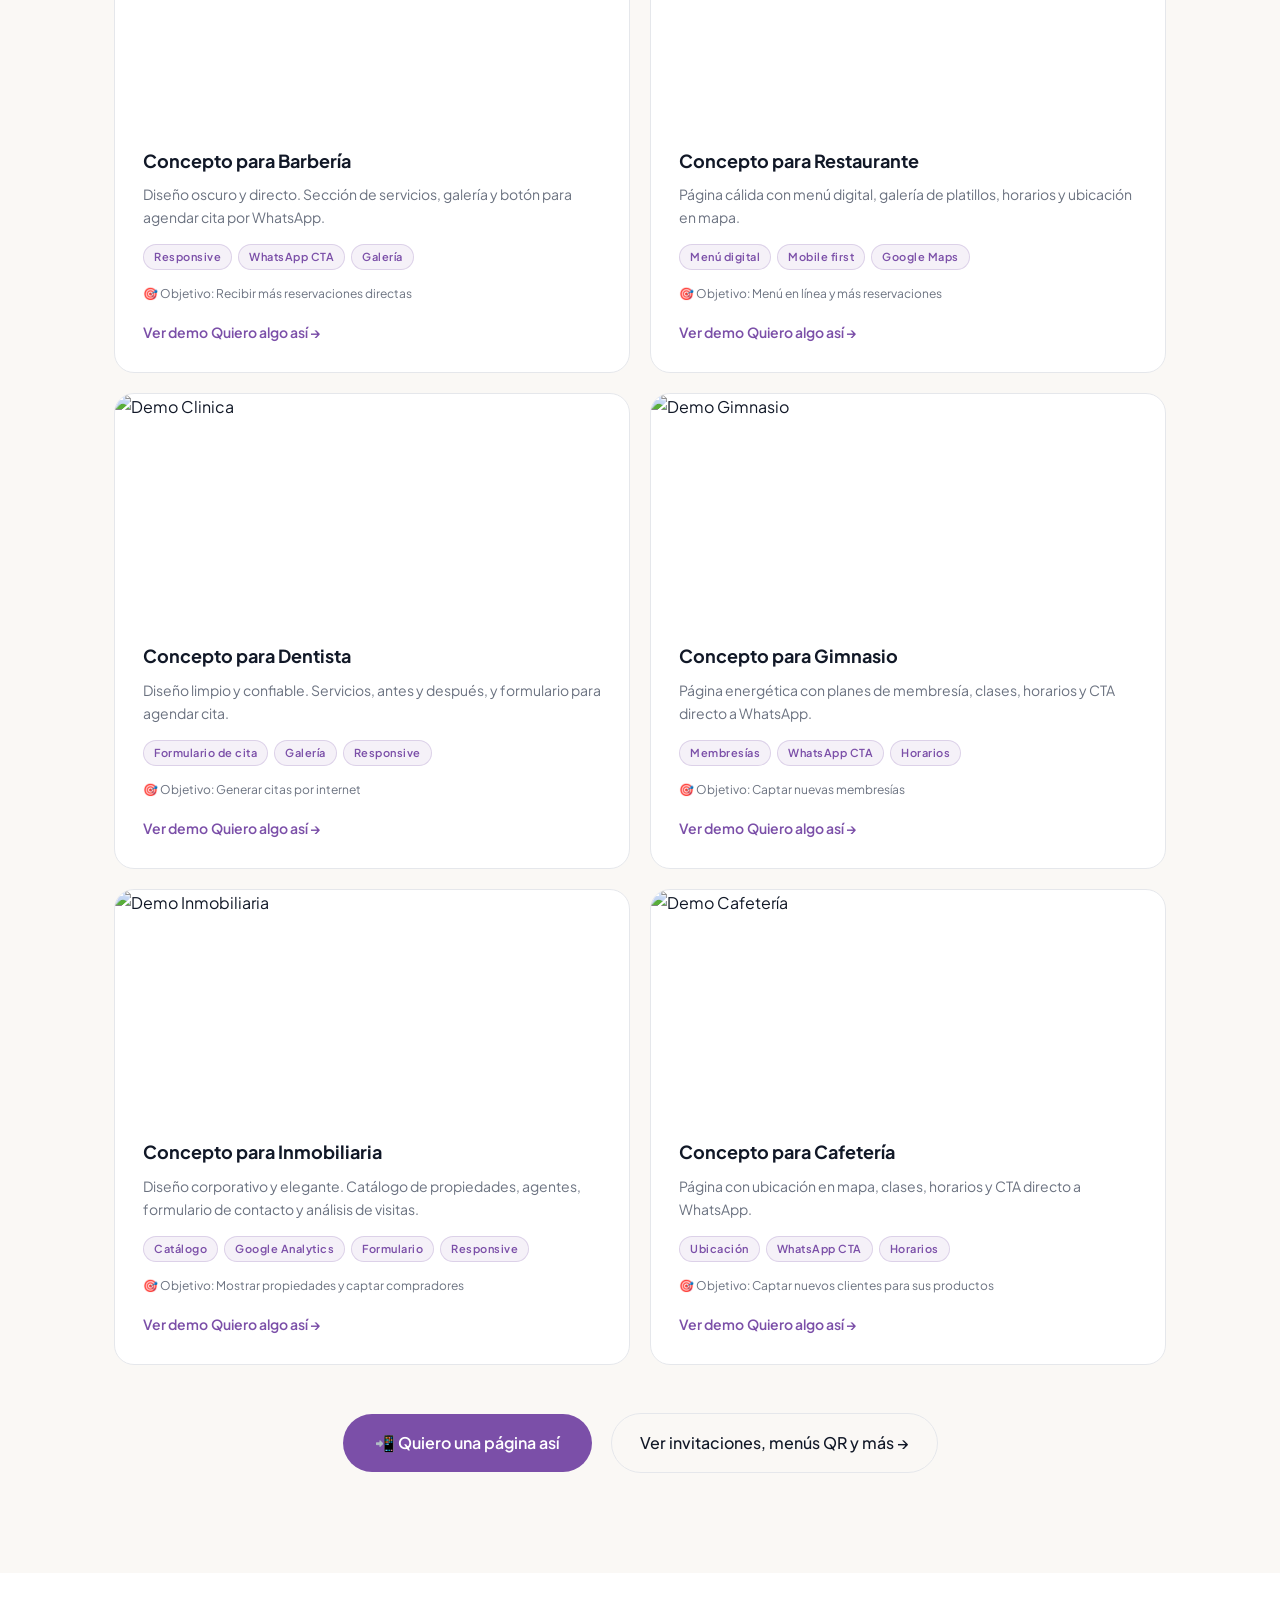
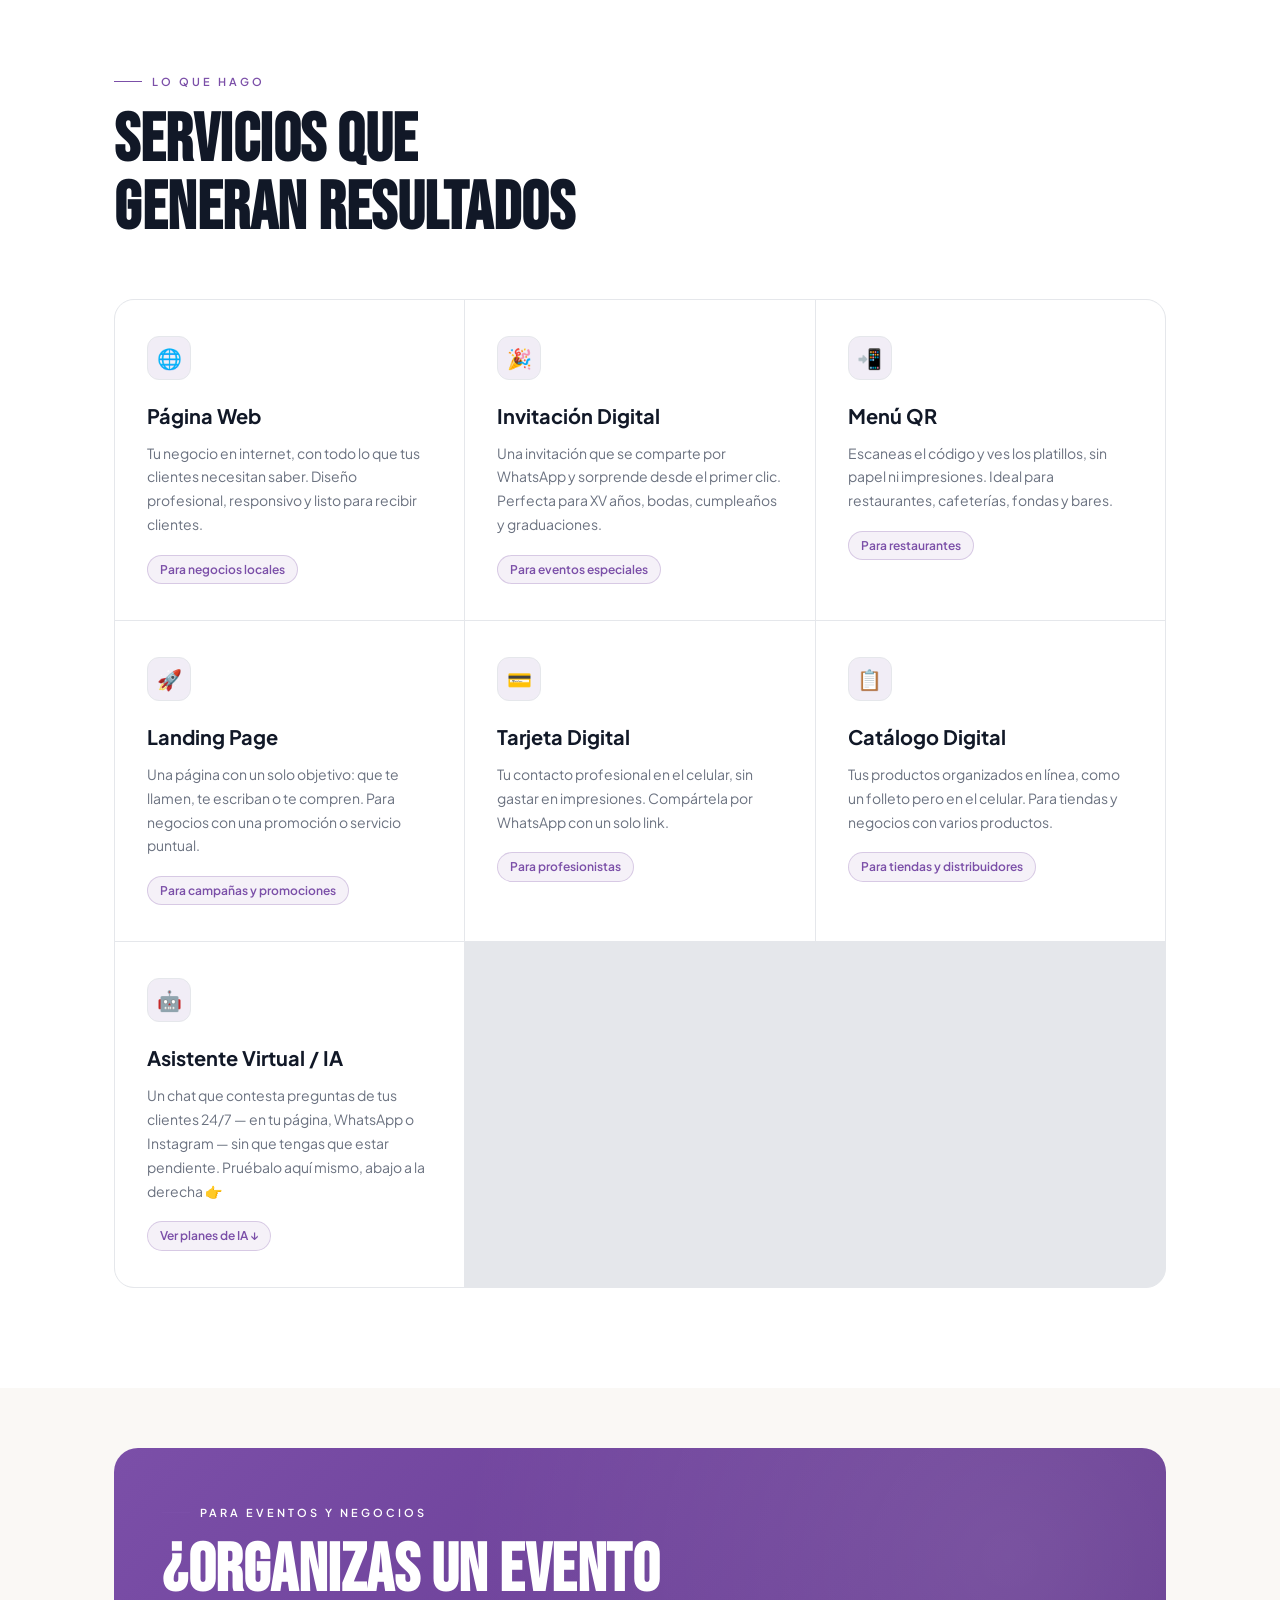
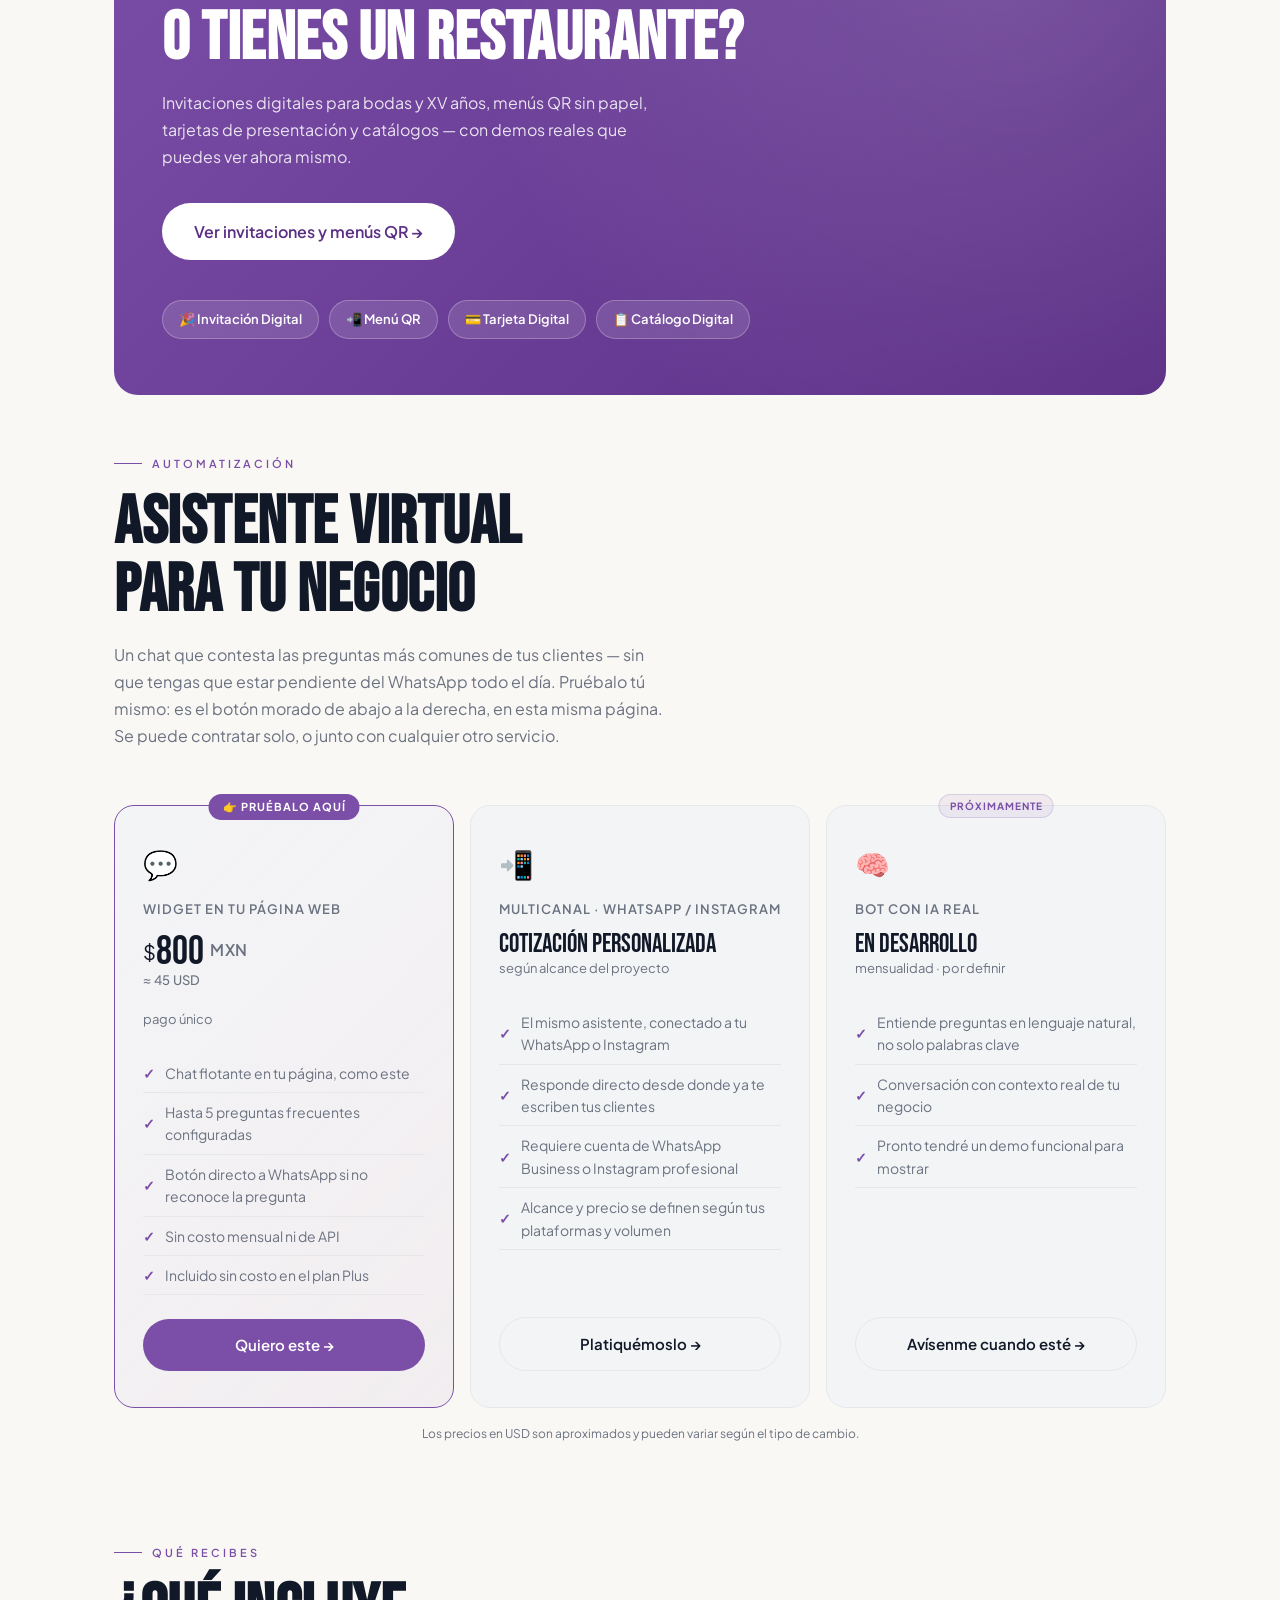
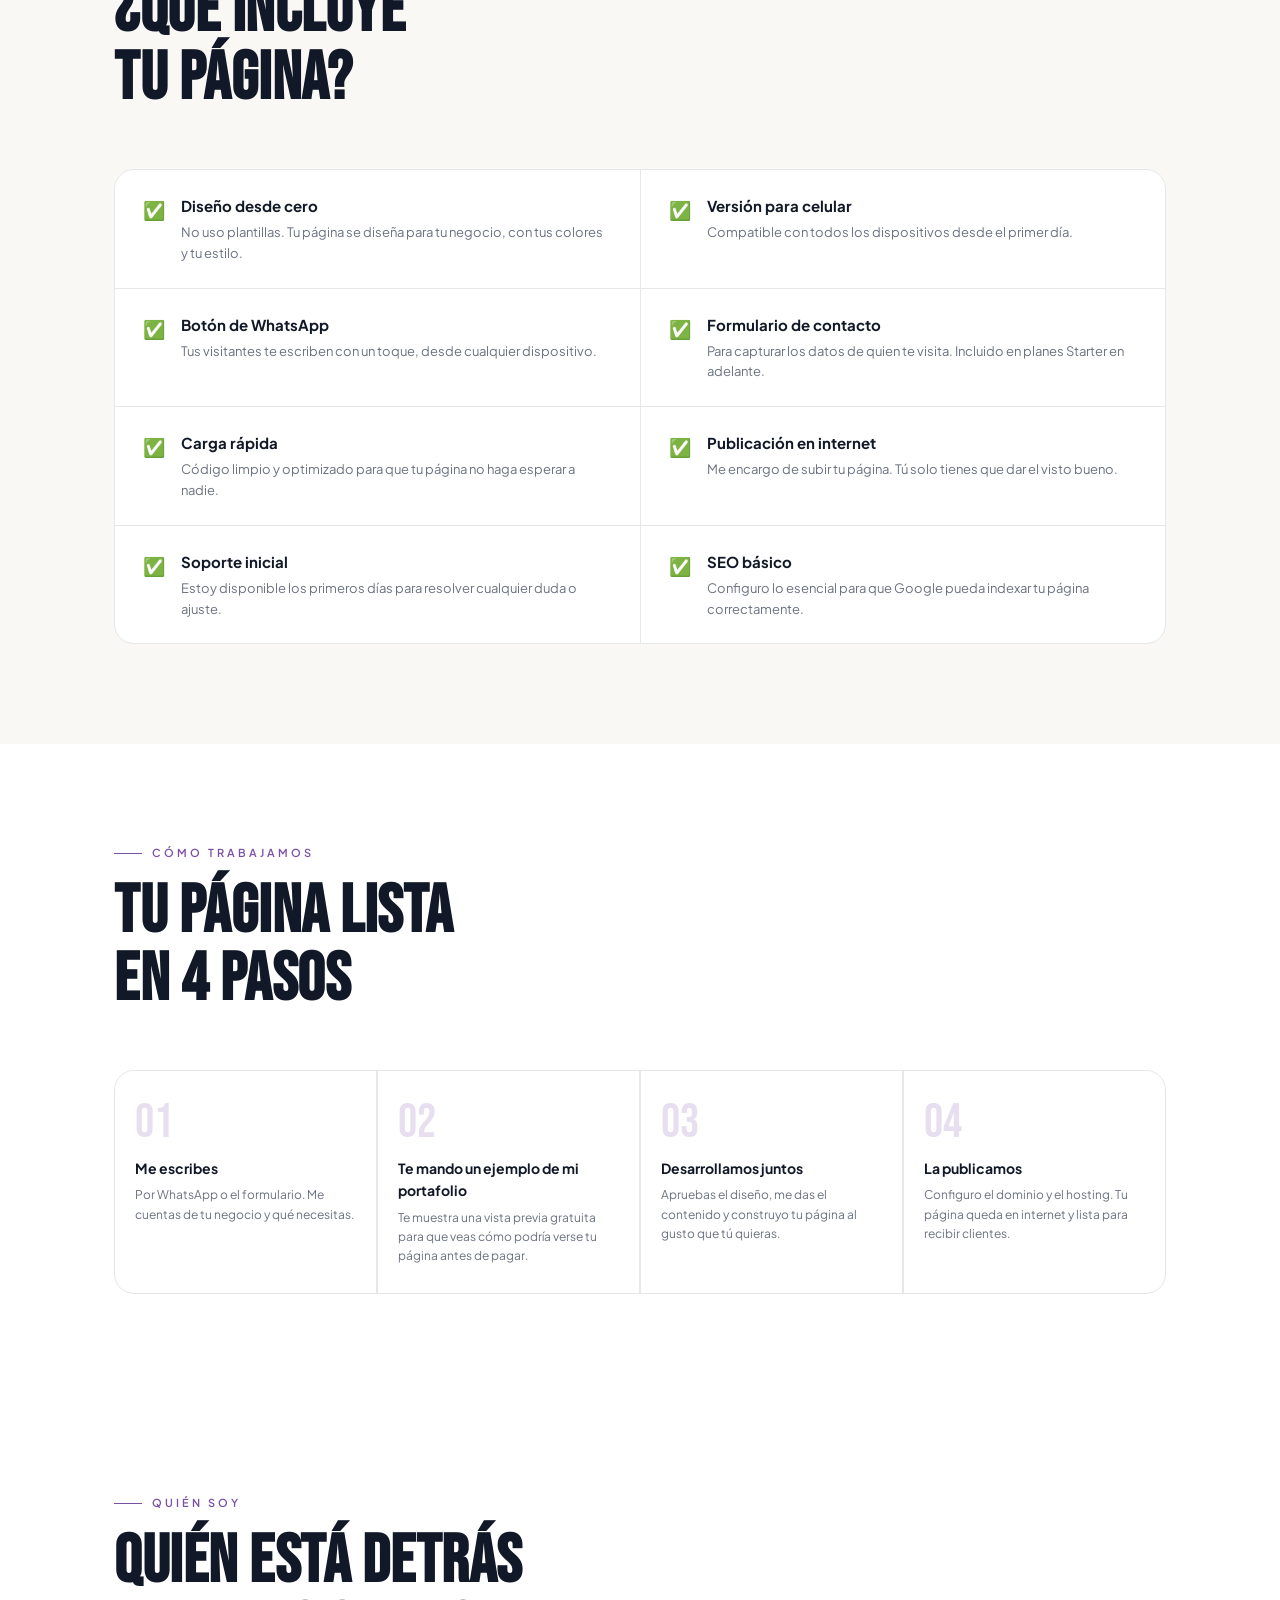
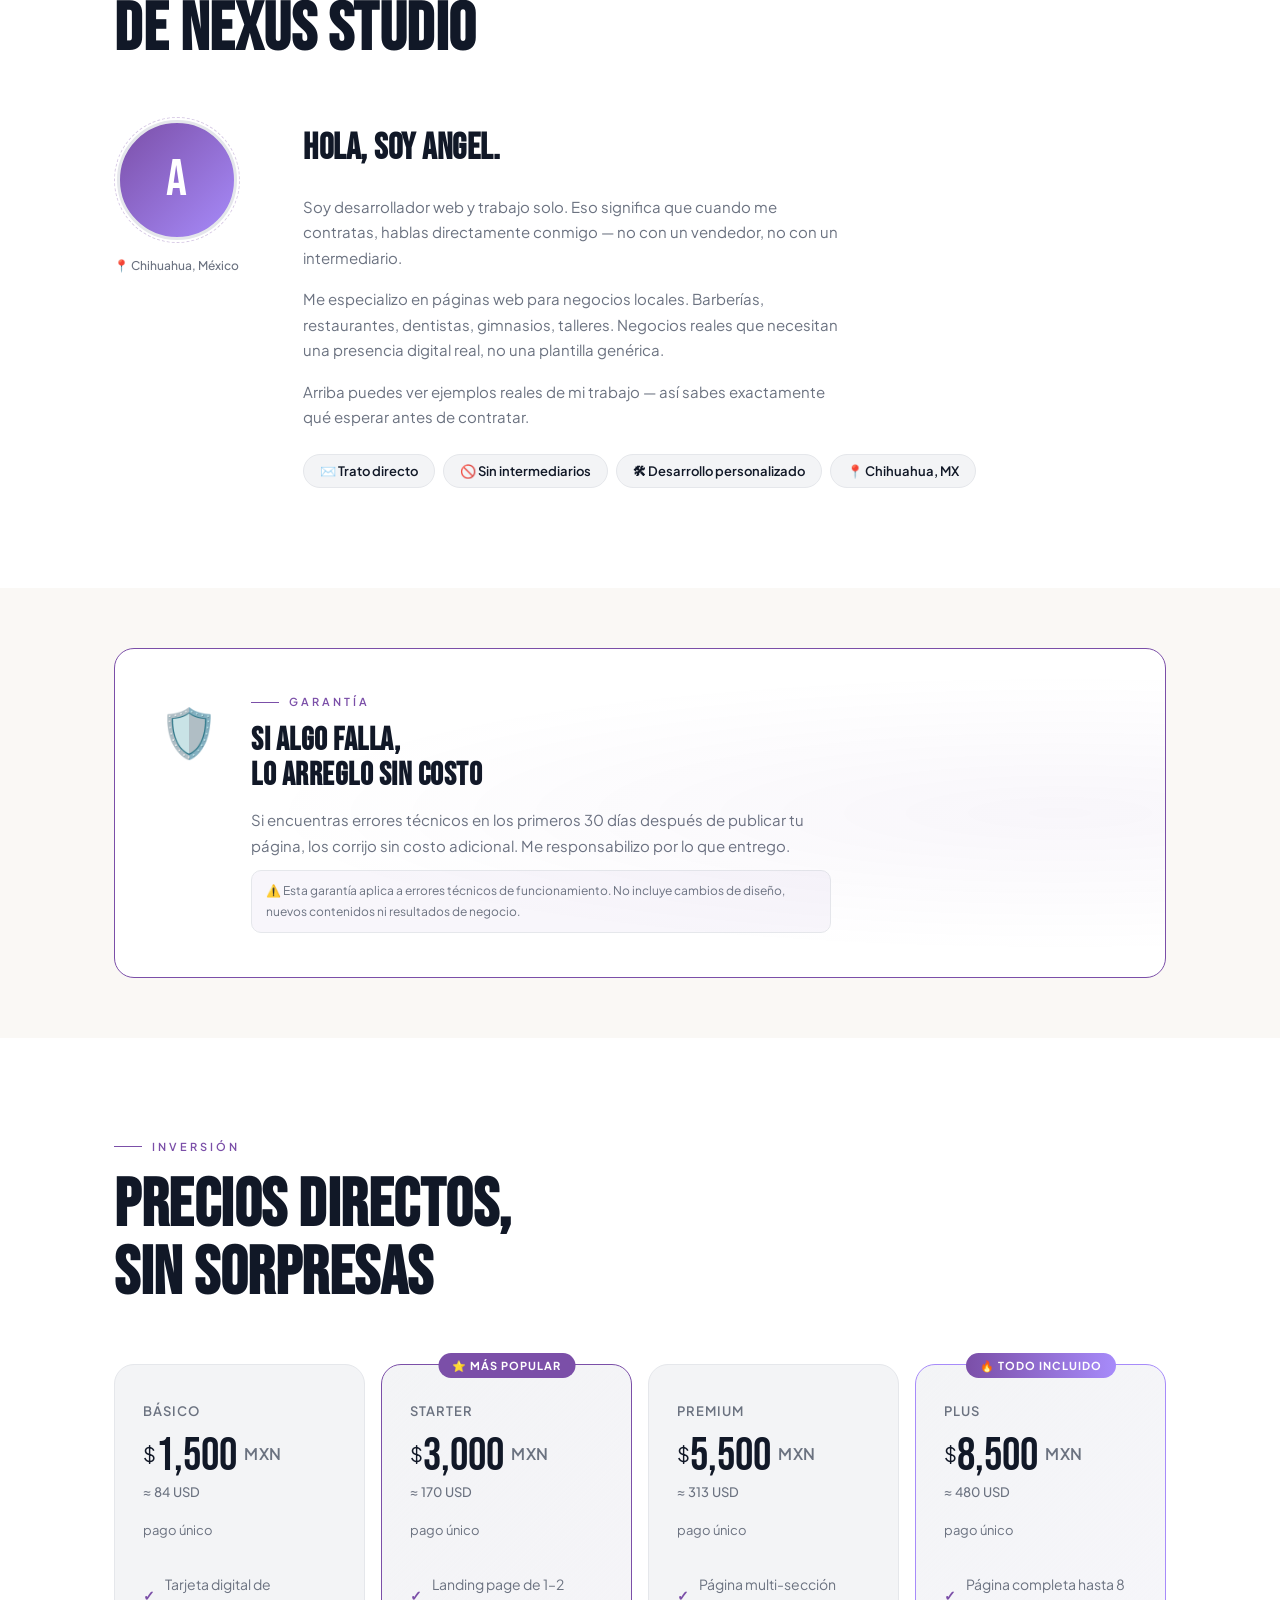
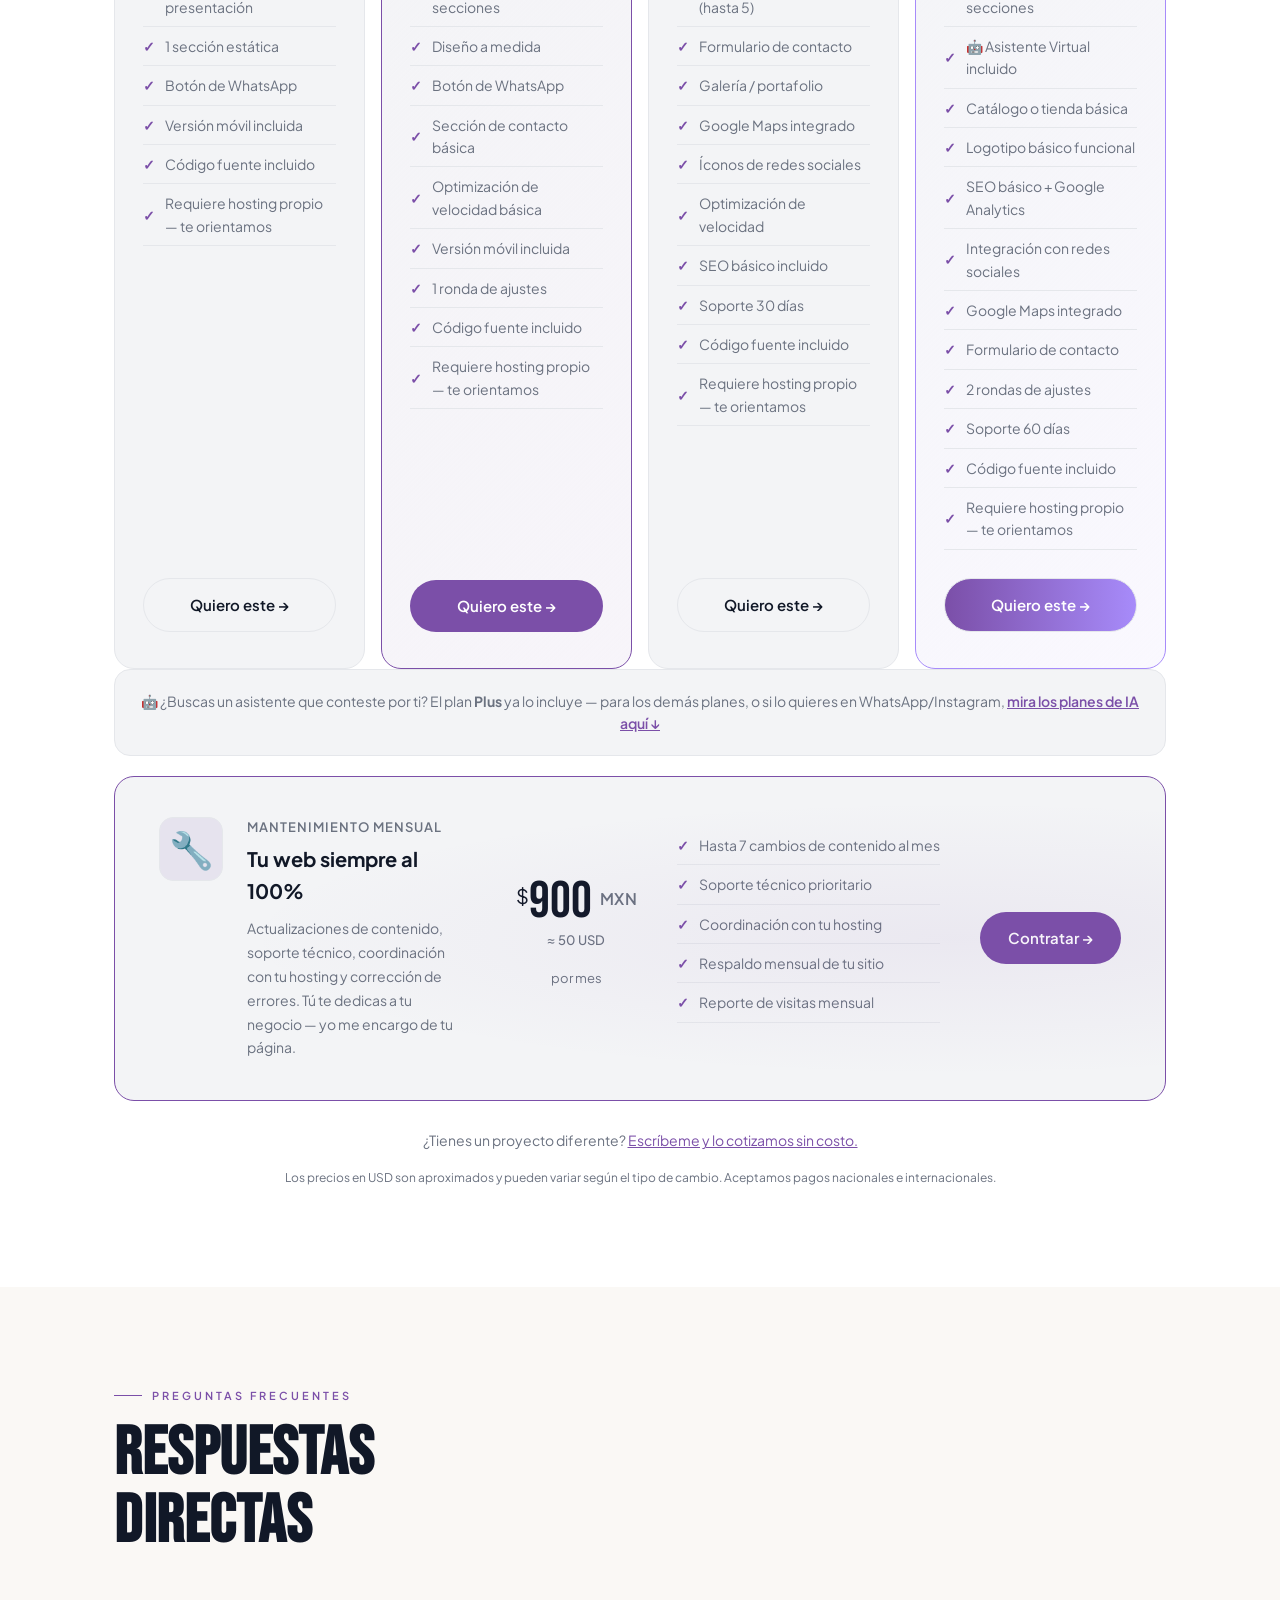
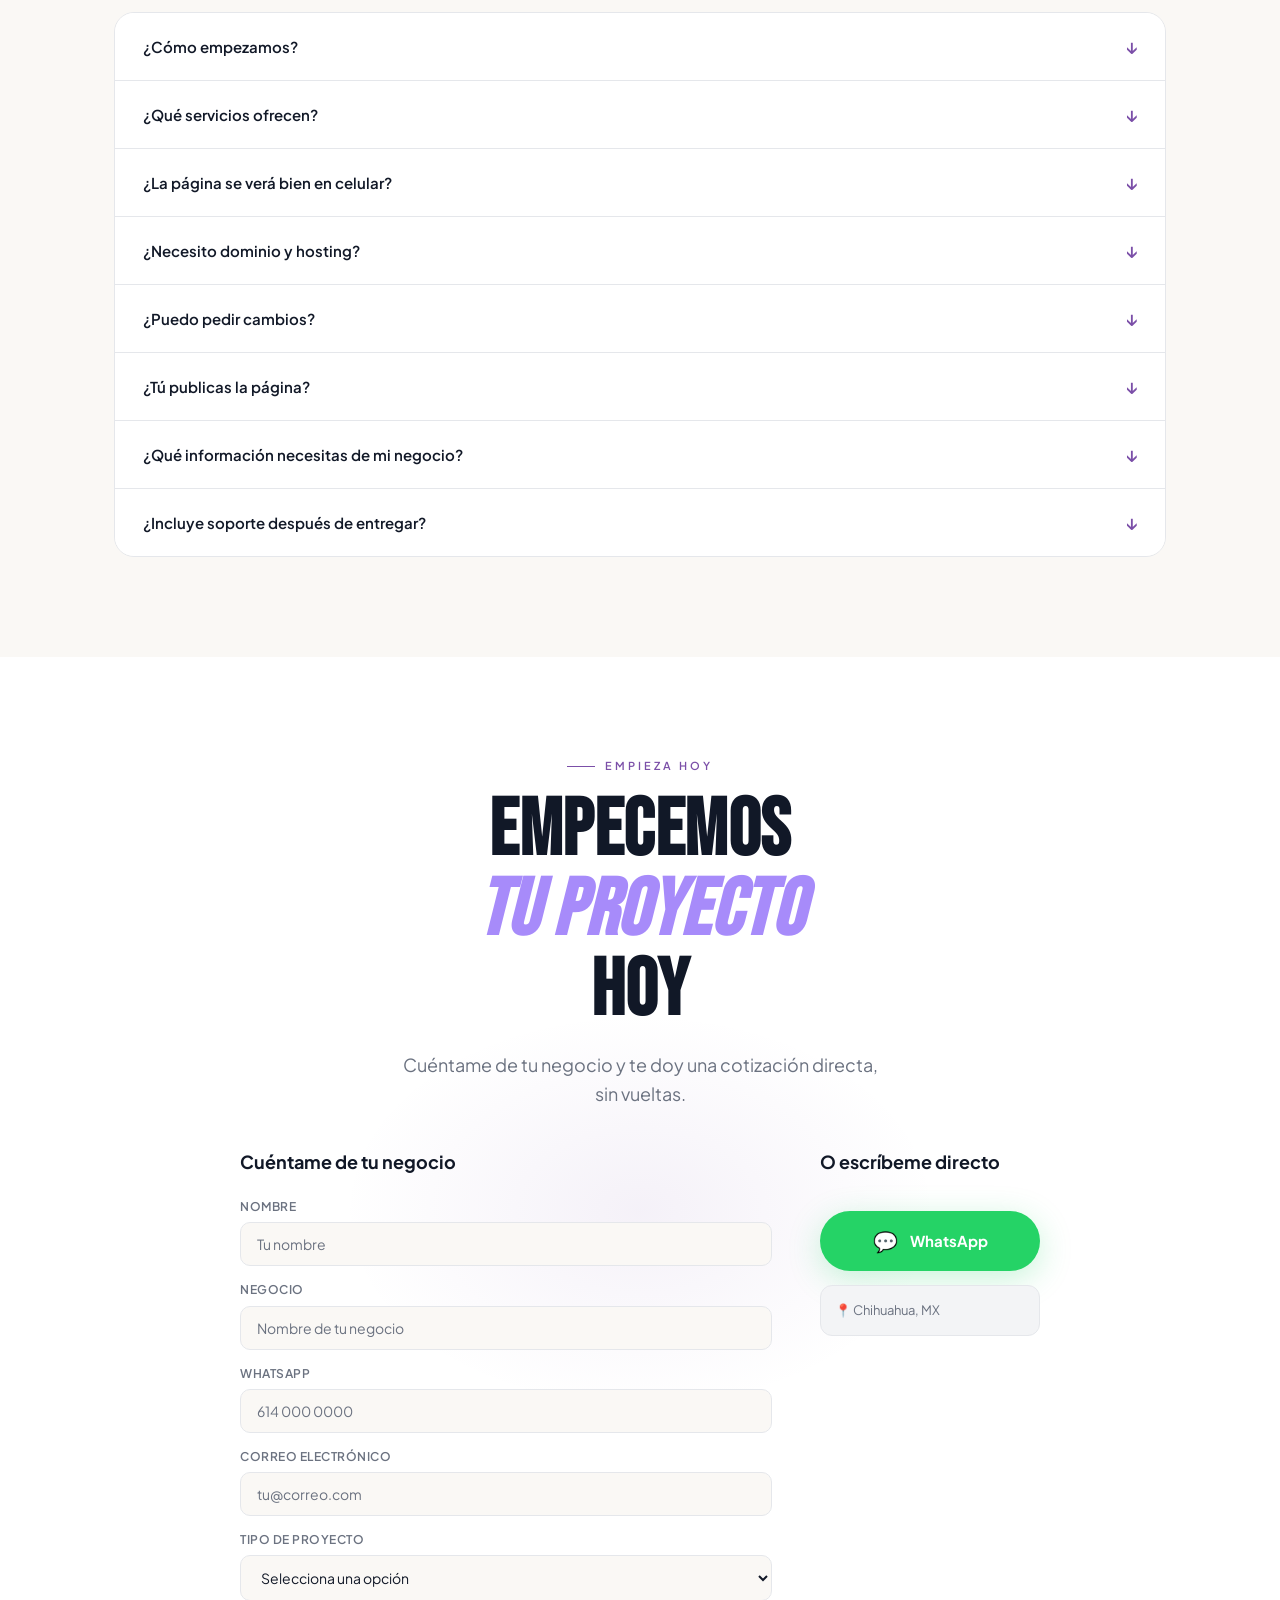
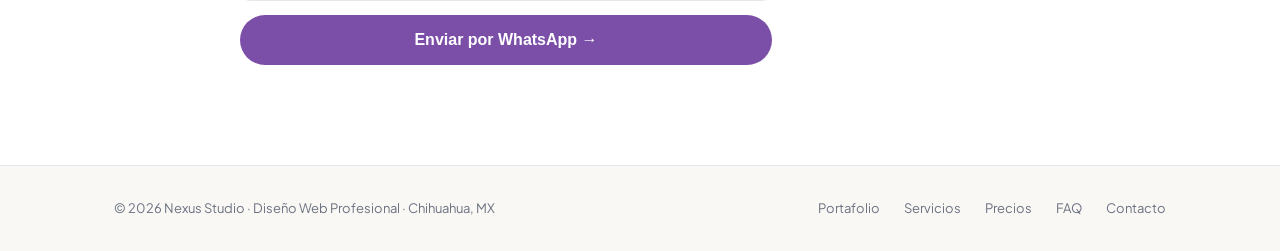
==== commit 385c4d6b: "errores ortograficos eliminados" ====
--- a/index.html
+++ b/index.html
@@ -666,7 +666,7 @@
           </div>
           <div class="step">
             <div class="step-num">02</div>
-            <h4>Te mando una ejemplo de mi portafolio</h4>
+            <h4>Te mando un ejemplo de mi portafolio</h4>
             <p>
               Te muestra una vista previa gratuita para que veas cómo podría verse
               tu página antes de pagar.
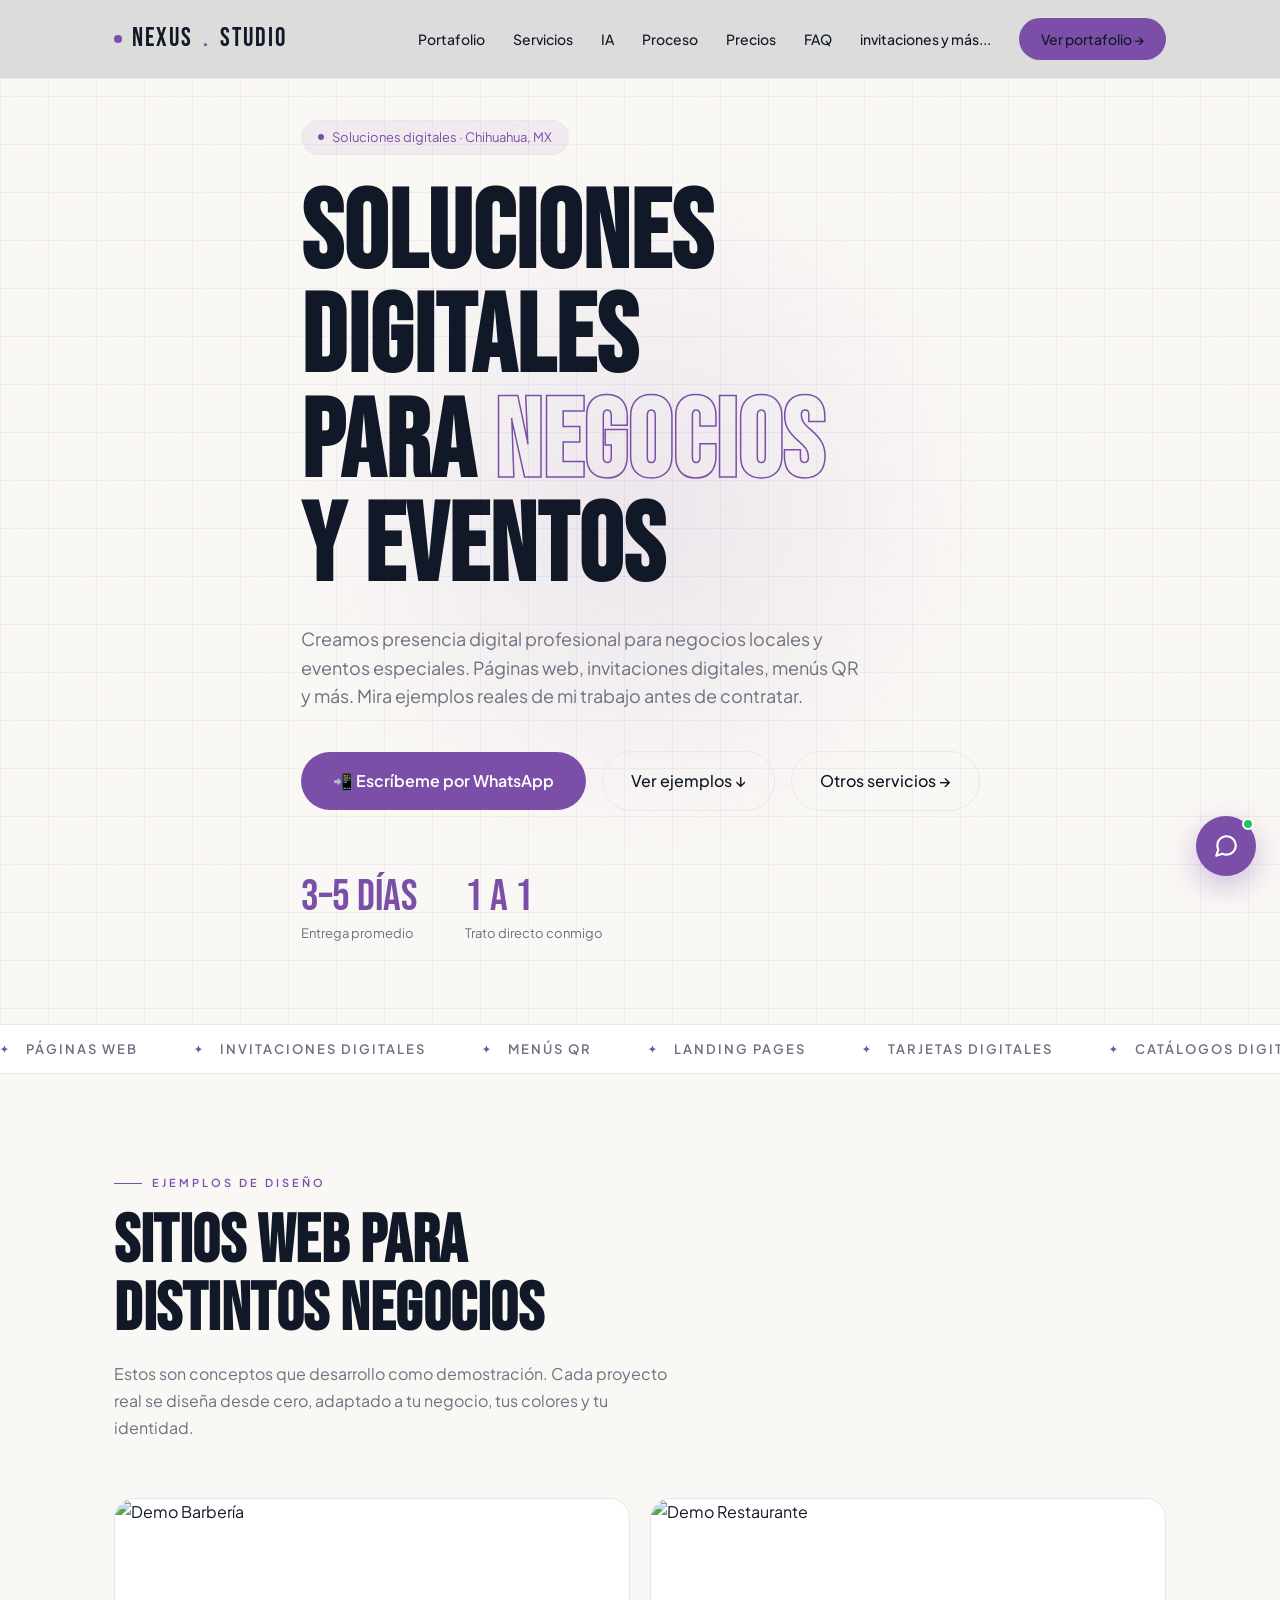
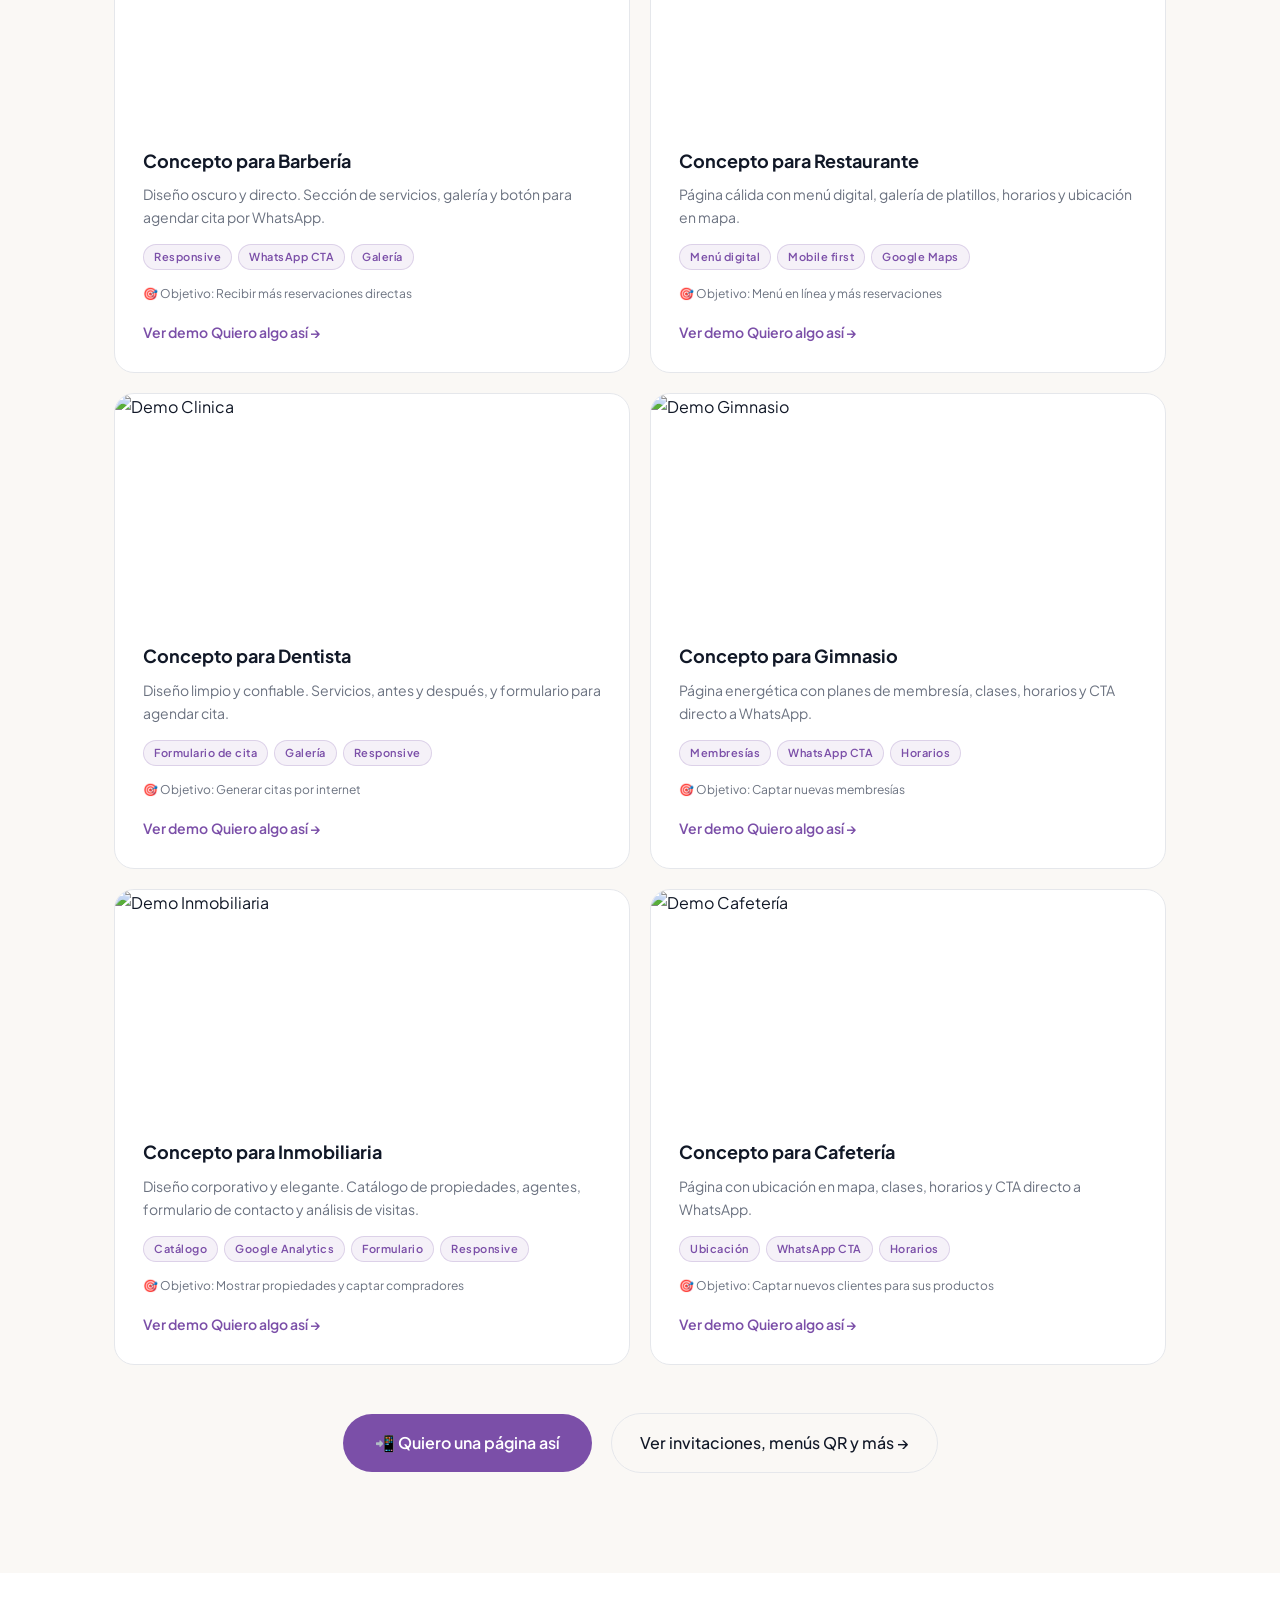
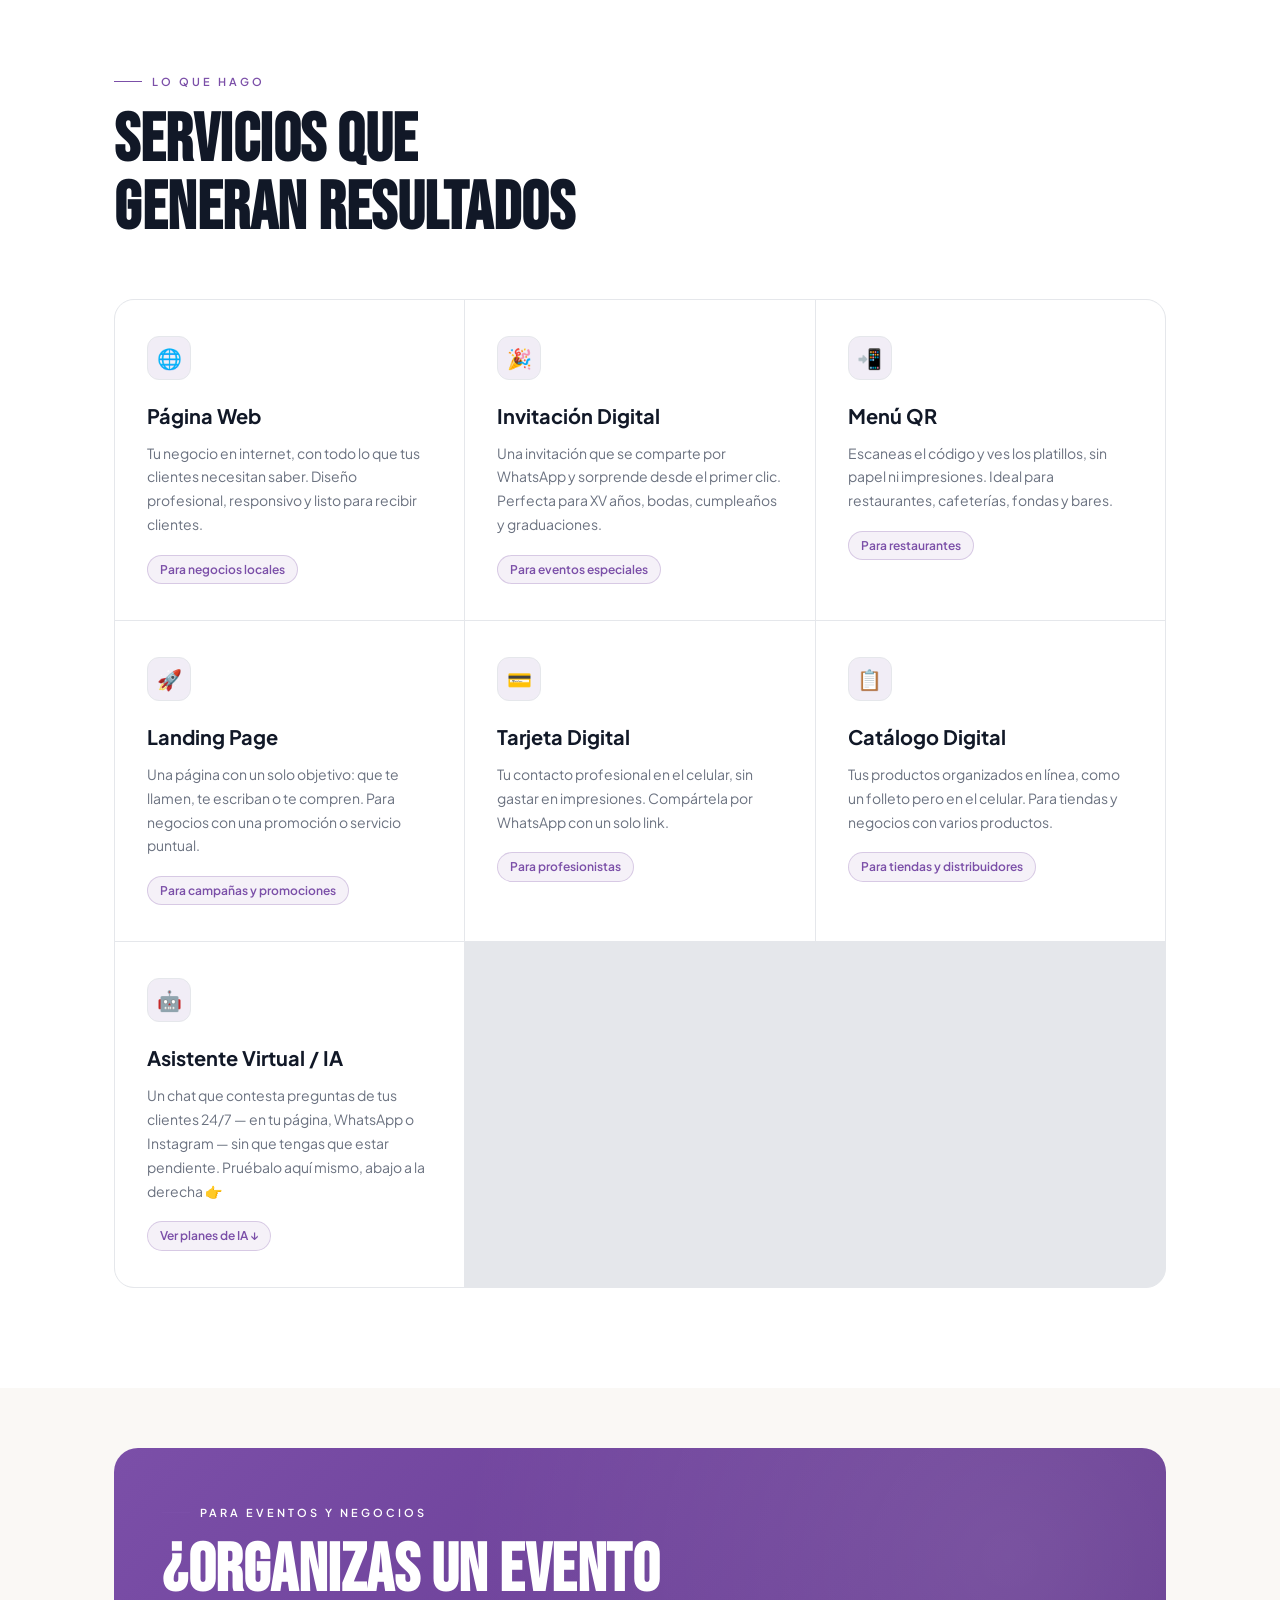
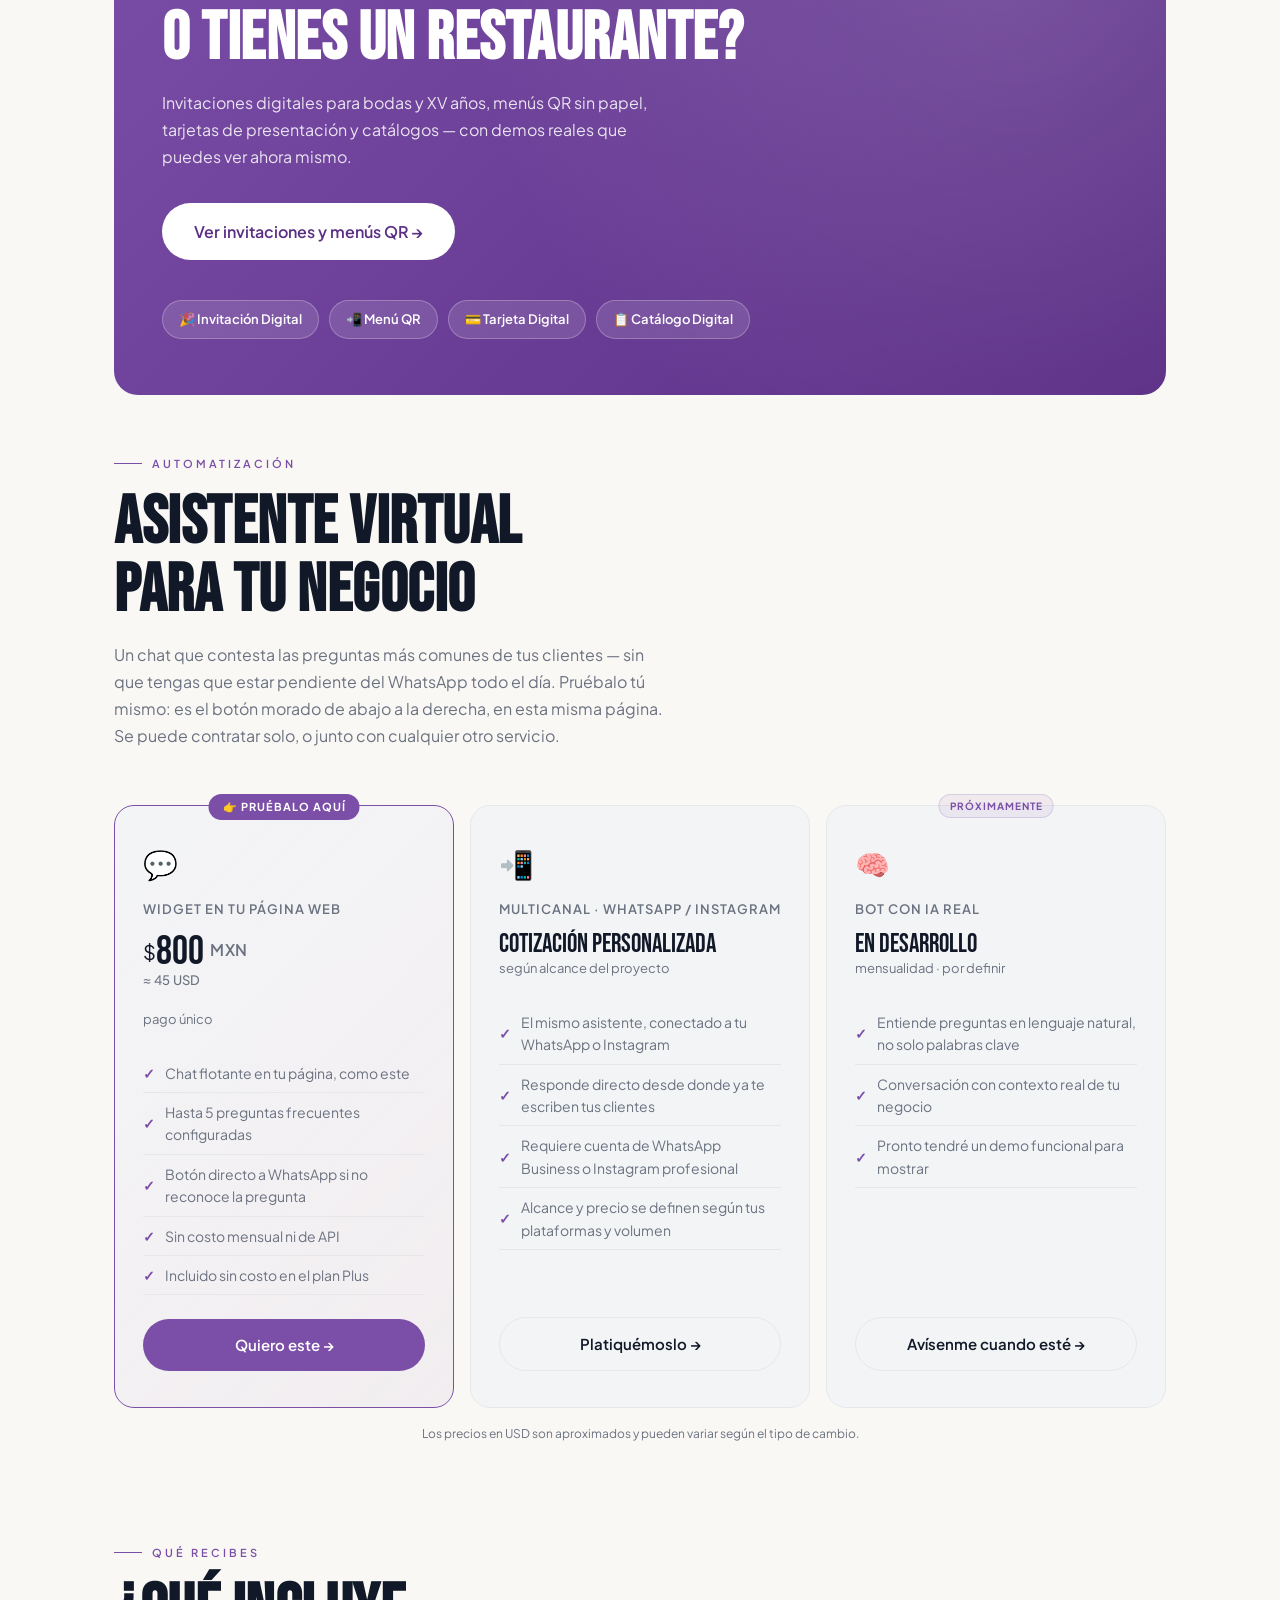
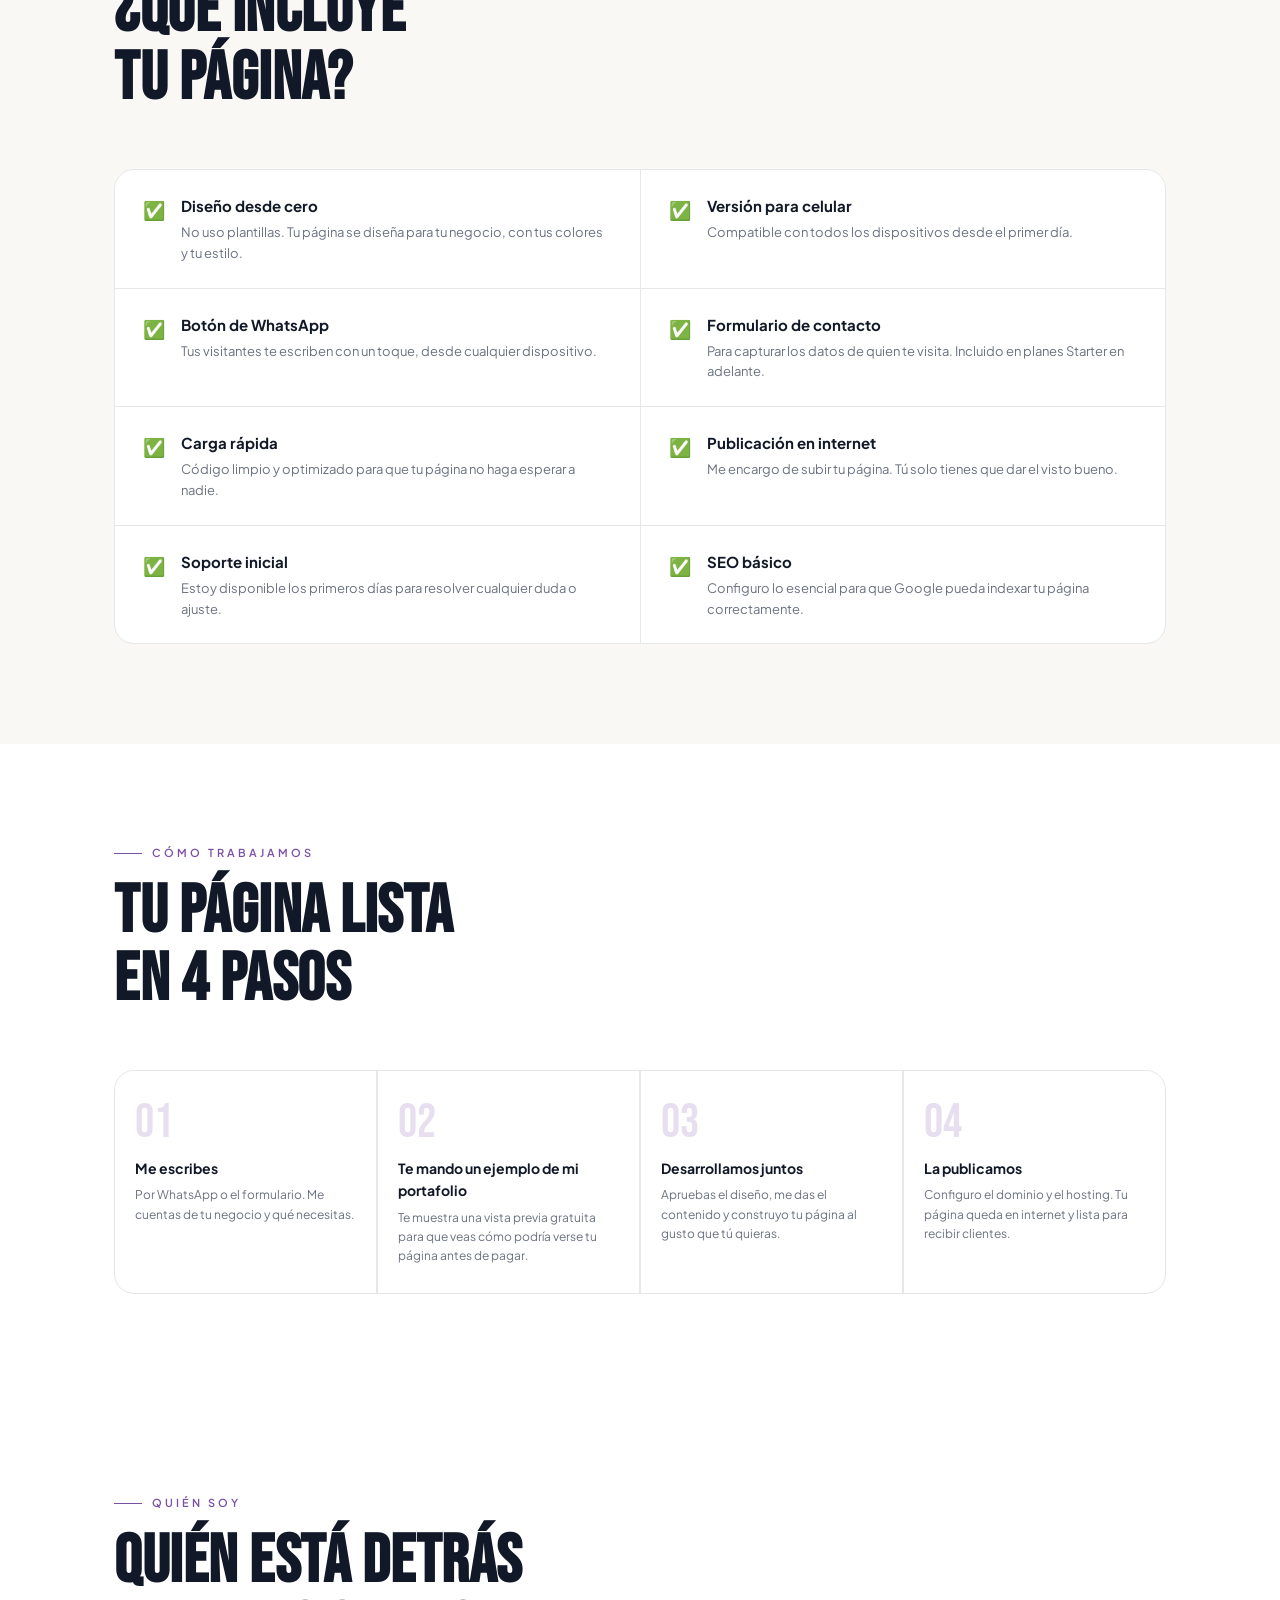
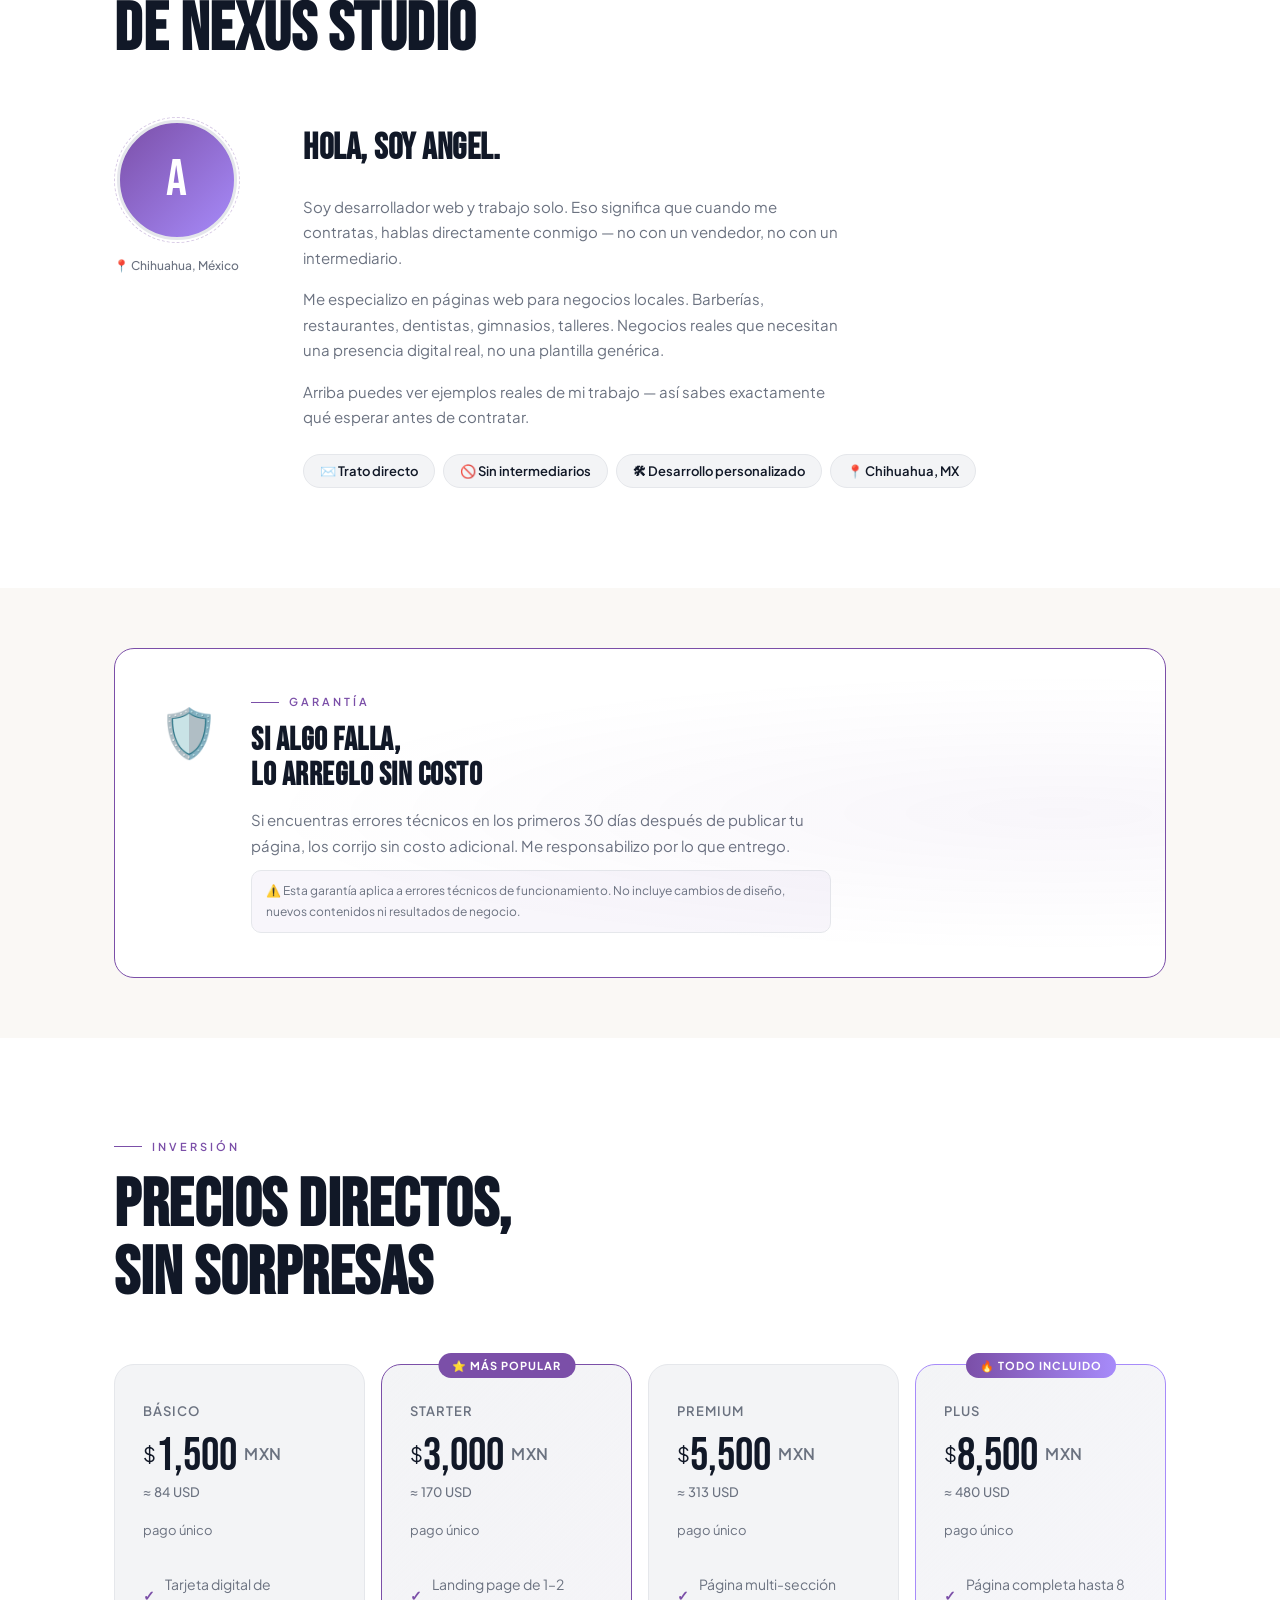
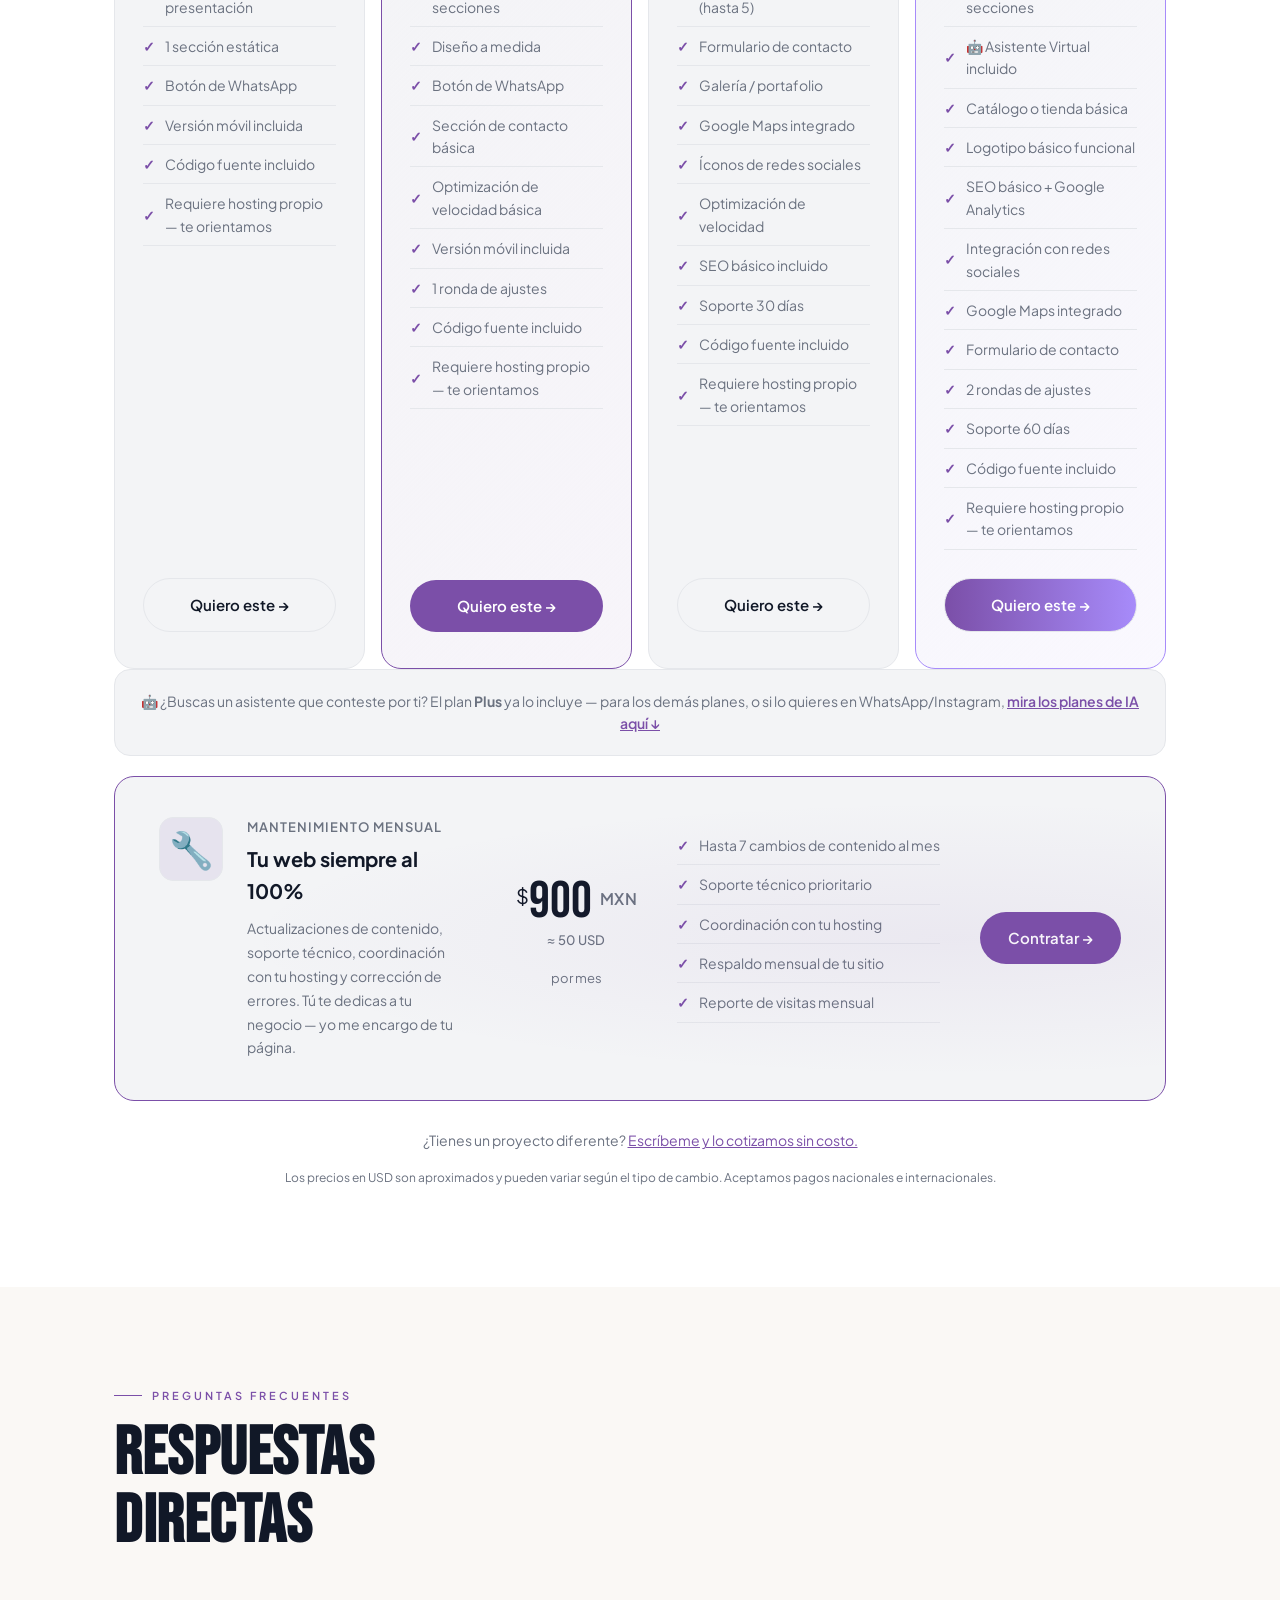
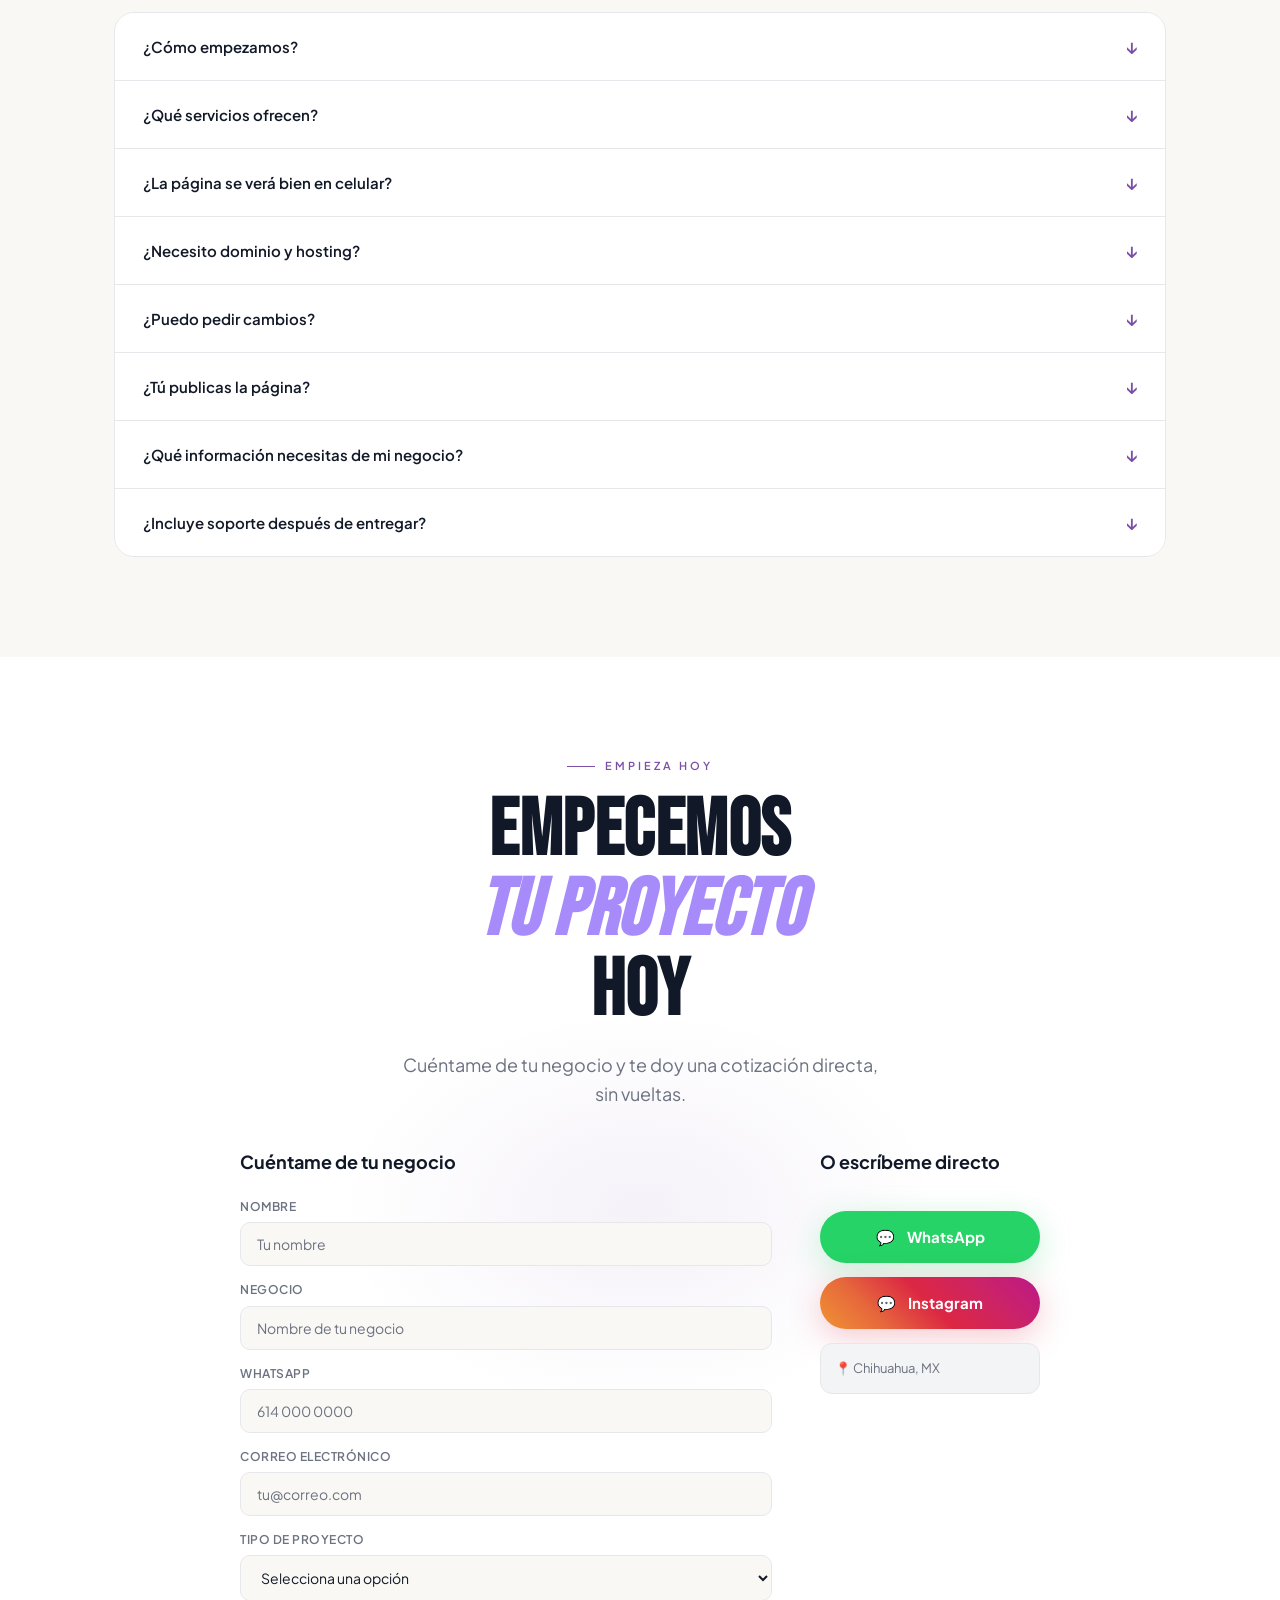
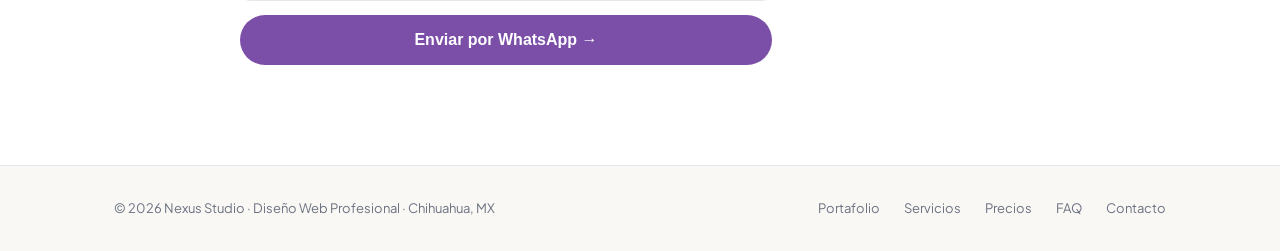
==== commit 97f4b5d6: "agregado de boton instagram directo" ====
--- a/index.html
+++ b/index.html
@@ -1179,11 +1179,19 @@
               <h3>O escríbeme directo</h3>
               <a
                 href="https://wa.me/526143771797?text=Hola%20Nexus%20Studio%2C%20quiero%20cotizar%20mi%20p%C3%A1gina"
-                class="wapp-btn"
+                class="contact-btn wapp-btn"
                 target="_blank"
               >
                 <span class="wapp-icon">💬</span>
                 WhatsApp
+              </a>
+              <a
+                href="https://ig.me/m/nexusstudio.mx?text=Hola%20Nexus%20Studio,%20quiero%20cotizar%20mi%20p%C3%A1gina"
+                class="contact-btn ig-btn"
+                target="_blank"
+              >
+                <span class="wapp-icon">💬</span>
+                Instagram
               </a>
               <div class="contact-meta">
                 <p>📍 Chihuahua, MX</p>
--- a/style-NEXUS-STUDIO.css
+++ b/style-NEXUS-STUDIO.css
@@ -1664,11 +1664,11 @@
   min-width: 220px;
 }
 
-.wapp-btn {
+/* Estilos base compartidos para que mantengan la misma forma y estructura */
+.contact-btn {
   display: inline-flex;
   align-items: center;
   gap: 12px;
-  background: #25d366;
   color: #fff;
   padding: 14px 28px;
   border-radius: 100px;
@@ -1676,9 +1676,14 @@
   font-weight: 700;
   text-decoration: none;
   transition: all 0.2s;
-  box-shadow: 0 8px 32px rgba(37, 211, 102, 0.25);
   width: 100%;
   justify-content: center;
+}
+
+/* Estilo exclusivo para WhatsApp (Verde) */
+.wapp-btn {
+  background: #25d366;
+  box-shadow: 0 8px 32px rgba(37, 211, 102, 0.25);
 }
 
 .wapp-btn:hover {
@@ -1687,7 +1692,19 @@
   background: #20ba5a;
 }
 
-.wapp-icon {
+/* Estilo exclusivo para Instagram (Degradado o color de la marca) */
+.ig-btn {
+  background: linear-gradient(45deg, #f09433 0%, #e6683c 25%, #dc2743 50%, #cc2366 75%, #bc1888 100%);
+  box-shadow: 0 8px 32px rgba(220, 39, 67, 0.25);
+}
+
+.ig-btn:hover {
+  transform: translateY(-3px);
+  box-shadow: 0 16px 48px rgba(220, 39, 67, 0.35);
+  filter: brightness(1.1);
+}
+
+.btn-icon {
   font-size: 20px;
 }
 
